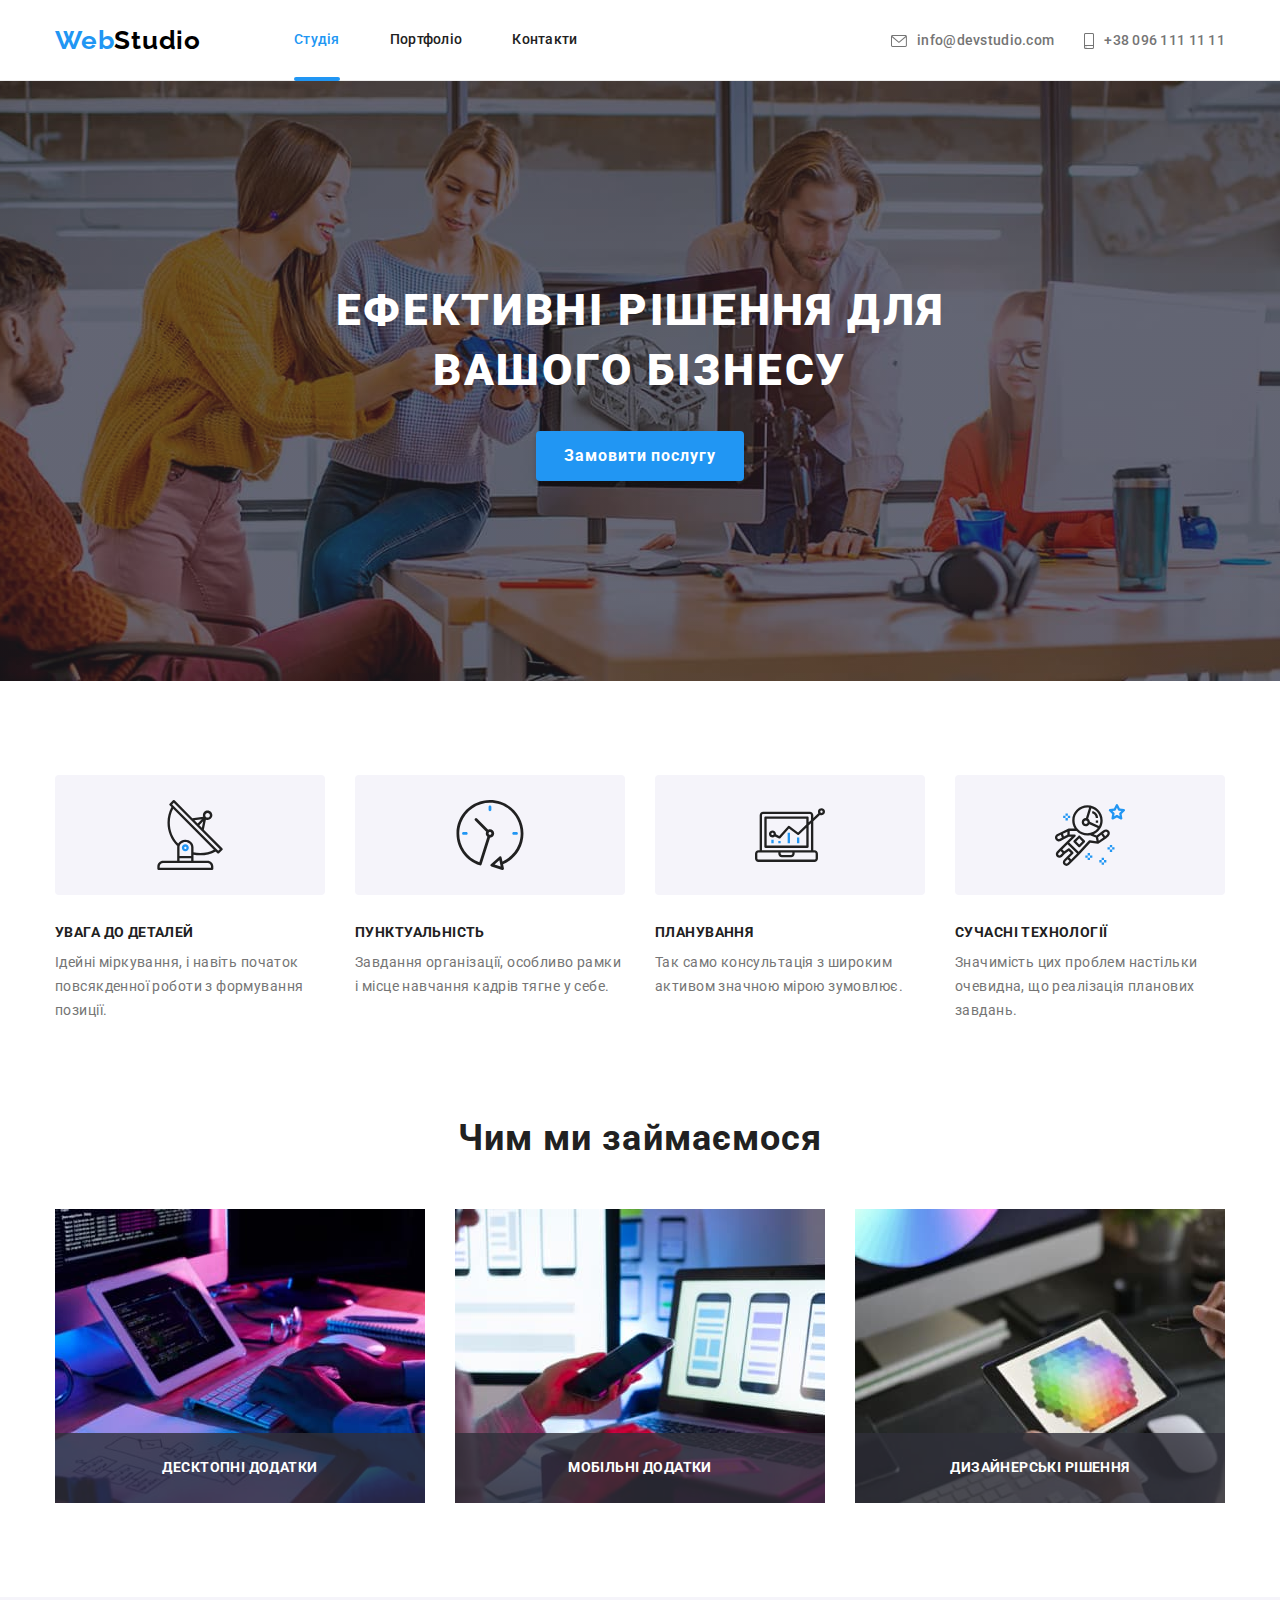
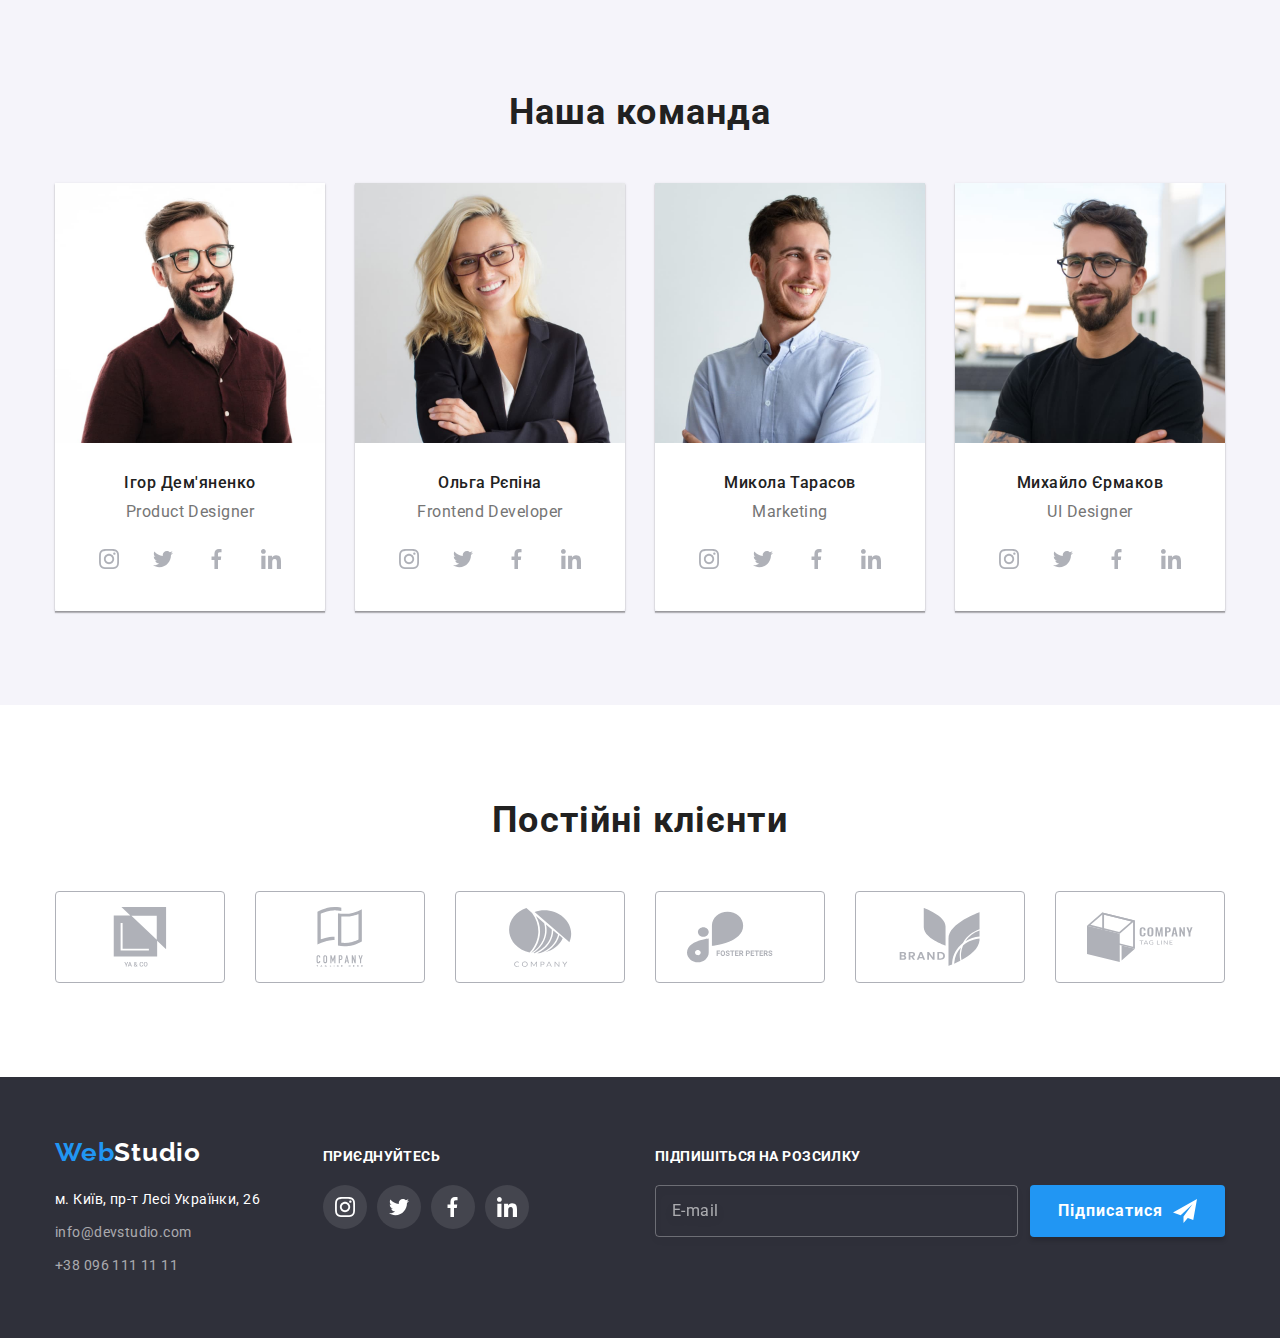
==== index.html @ 8827d89d "добавляет файлы с прошлой дз" ====
<!DOCTYPE html>
<html lang="uk">
  <head>
    <meta charset="UTF-8" />
    <meta http-equiv="X-UA-Compatible" content="IE=edge" />
    <meta name="viewport" content="width=device-width, initial-scale=1.0" />
    <title>Document</title>
    <link
      href="https://fonts.googleapis.com/css2?family=Raleway:wght@700&family=Roboto:wght@400;500;700;900&display=swap"
      rel="stylesheet"
    />
    <link rel="stylesheet" href="./css/main.min.css" />
  </head>
  <body>
    <!-- Хедер -->
    <header class="page-header">
      <div class="container page-header__container">
        <nav class="site-navigation">
          <a href="./index.html" class="logo"><span class="logo--accent">Web</span>Studio</a>
          <ul class="site-navigation__list">
            <li class="site-navigation__item"><a href="./index.html" class="site-navigation__link site-navigation__link--current">Студія</a></li>
            <li class="site-navigation__item"><a href="./portfolio.html" class="site-navigation__link">Портфоліо</a></li>
            <li class="site-navigation__item"><a href="" class="site-navigation__link">Контакти</a></li>
          </ul>
        </nav>
        <ul class="page-header-contacts">
          <li class="page-header-contacts__item">
            <a href="mailto:info@devstudio.com" class="page-header-contacts__link">
              <svg class="page-header-contacts__icon-mail" width="16" height="12">
                <use href="./images/icons.svg#icon-envelope"></use></svg>info@devstudio.com</a
            >
          </li>
          <li class="page-header-contacts__item">
            <a href="tel:+380961111111" class="page-header-contacts__link"
              ><svg class="page-header-contacts__icon-phone" width="10" height="16">
                <use href="./images/icons.svg#icon-smartphone"></use></svg>+38 096 111 11 11</a
            >
          </li>
        </ul>
      </div>
    </header>
    <!-- Основний контент сторінки -->
    <main>
      <!-- Секція hero -->
      <section class="section hero">
        <div class="container container--hero">
          <h1 class="hero__title">Ефективні рішення для вашого бізнесу</h1>
          <button type="button" class="button button--primary" data-modal-open>Замовити послугу</button>
        </div>
      </section>
      <!-- Секція наші переваги -->
      <section class="section features">
        <div class="container">
          <h2 class="features-title visually-hidden">Наші переваги</h2>
          <ul class="features-list">
            <li class="features-card">
              <div class="features-card__thumb">
                <svg width="70" height="70"><use href="./images/icons.svg#icon-antenna"></use></svg>
              </div>
              <h3 class="features-card__title">Увага до деталей</h3>
              <p class="features-card__text">
                Ідейні міркування, і навіть початок повсякденної роботи з формування позиції.
              </p>
            </li>
            <li class="features-card">
              <div class="features-card__thumb">
                <svg width="70" height="70"><use href="./images/icons.svg#icon-clock"></use></svg>
              </div>
              <h3 class="features-card__title">Пунктуальність</h3>
              <p class="features-card__text">
                Завдання організації, особливо рамки і місце навчання кадрів тягне у себе.
              </p>
            </li>
            <li class="features-card">
              <div class="features-card__thumb">
                <svg width="70" height="70"><use href="./images/icons.svg#icon-diagram"></use></svg>
              </div>
              <h3 class="features-card__title">Планування</h3>
              <p class="features-card__text">
                Так само консультація з широким активом значною мірою зумовлює.
              </p>
            </li>
            <li class="features-card">
              <div class="features-card__thumb">
                <svg width="70" height="70">
                  <use href="./images/icons.svg#icon-astronaut"></use>
                </svg>
              </div>
              <h3 class="features-card__title">Сучасні технологіï</h3>
              <p class="features-card__text">
                Значимість цих проблем настільки очевидна, що реалізація планових завдань.
              </p>
            </li>
          </ul>
        </div>
      </section>
      <!-- Секція чим ми займаємось -->
      <section class="section services">
        <div class="container">
          <h2 class="services__title">Чим ми займаємося</h2>
          <ul class="services__list">
            <li class="services-card">
              <img
                src="./images/services-image-1.jpg"
                alt="людина працює з планшетом з клавіатурою"
                width="370"
                class="image"
              />
              <h3 class="services-card__title">Десктопні додатки</h3>
            </li>
            <li class="services-card">
              <img
                src="./images/services-image-2.jpg"
                alt="людина працює з ноутбуком та з телефоном"
                width="370"
                class="image"
              />
              <h3 class="services-card__title">Мобільні додатки</h3>
            </li>
            <li class="services-card">
              <img
                src="./images/services-image-3.jpg"
                alt="людина тримає планшет з палітрою"
                width="370"
                class="image"
              />
              <h3 class="services-card__title">Дизайнерські рішення</h3>
            </li>
          </ul>
        </div>
      </section>
      <!-- Секція наша команда -->
      <section class="section team">
        <div class="container">
          <h2 class="team__title">Наша команда</h2>
          <ul class="team-list">
            <li class="team-card">
              <img
                src="./images/team-image-1.jpg"
                alt="чоловік в окулярах і у червоні сорочці"
                width="270"
                class="image"
              />
              <div class="team-card__footer">
                <h3 class="team-card__title">Ігор Дем'яненко</h3>
                <p lang="en" class="team-card__position">Product Designer</p>
                <ul class="social-medias">
                  <li class="social-medias__item">
                    <a class="social-medias__link" href="" aria-label="Інстаграм">
                      <span class="visually-hidden">Instagram</span>
                      <svg class="social-medias__icon" width="20" height="20">
                        <use href="./images/icons.svg#icon-instagram"></use>
                      </svg>
                    </a>
                  </li>
                  <li class="social-medias__item">
                    <a class="social-medias__link" href="" aria-label="Твітер">
                      <span class="visually-hidden">Twitter</span>
                      <svg class="social-medias__icon" width="20" height="20">
                        <use href="./images/icons.svg#icon-twitter"></use>
                      </svg>
                    </a>
                  </li>
                  <li class="social-medias__item">
                    <a class="social-medias__link" href="" aria-label="Фейсбук">
                      <span class="visually-hidden">Facebook</span>
                      <svg class="social-medias__icon" width="20" height="20">
                        <use href="./images/icons.svg#icon-facebook"></use>
                      </svg>
                    </a>
                  </li>
                  <li class="social-medias__item">
                    <a class="social-medias__link" href="" aria-label="Лінкед-ін">
                      <span class="visually-hidden">LinkedIn</span>
                      <svg class="social-medias__icon" width="20" height="20">
                        <use href="./images/icons.svg#icon-linkedin"></use>
                      </svg>
                    </a>
                  </li>
                </ul>
              </div>
            </li>
            <li class="team-card">
              <img
                src="./images/team-image-2.jpg"
                alt="жінка в окулярах і у чорному піджаку"
                width="270"
                class="image"
              />
              <div class="team-card__footer">
                <h3 class="team-card__title">Ольга Рєпіна</h3>
                <p lang="en" class="team-card__position">Frontend Developer</p>
                <ul class="social-medias">
                  <li class="social-medias__item">
                    <a class="social-medias__link" href="" aria-label="Інстаграм">
                      <span class="visually-hidden">Instagram</span>
                      <svg class="social-medias__icon" width="20" height="20">
                        <use href="./images/icons.svg#icon-instagram"></use>
                      </svg>
                    </a>
                  </li>
                  <li class="social-medias__item">
                    <a class="social-medias__link" href="" aria-label="Твітер">
                      <span class="visually-hidden">Twitter</span>
                      <svg class="social-medias__icon" width="20" height="20">
                        <use href="./images/icons.svg#icon-twitter"></use>
                      </svg>
                    </a>
                  </li>
                  <li class="social-medias__item">
                    <a class="social-medias__link" href="" aria-label="Фейсбук">
                      <span class="visually-hidden">Facebook</span>
                      <svg class="social-medias__icon" width="20" height="20">
                        <use href="./images/icons.svg#icon-facebook"></use>
                      </svg>
                    </a>
                  </li>
                  <li class="social-medias__item">
                    <a class="social-medias__link" href="" aria-label="Лінкед-ін">
                      <span class="visually-hidden">LinkedIn</span>
                      <svg class="social-medias__icon" width="20" height="20">
                        <use href="./images/icons.svg#icon-linkedin"></use>
                      </svg>
                    </a>
                  </li>
                </ul>
              </div>
            </li>
            <li class="team-card">
              <img
                src="./images/team-image-3.jpg"
                alt="чоловік у голубій сорочці"
                width="270"
                class="image"
              />
              <div class="team-card__footer">
                <h3 class="team-card__title">Микола Тарасов</h3>
                <p lang="en" class="team-card__position">Marketing</p>
                <ul class="social-medias">
                  <li class="social-medias__item">
                    <a class="social-medias__link" href="" aria-label="Інстаграм">
                      <span class="visually-hidden">Instagram</span>
                      <svg class="social-medias__icon" width="20" height="20">
                        <use href="./images/icons.svg#icon-instagram"></use>
                      </svg>
                    </a>
                  </li>
                  <li class="social-medias__item">
                    <a class="social-medias__link" href="" aria-label="Твітер">
                      <span class="visually-hidden">Twitter</span>
                      <svg class="social-medias__icon" width="20" height="20">
                        <use href="./images/icons.svg#icon-twitter"></use>
                      </svg>
                    </a>
                  </li>
                  <li class="social-medias__item">
                    <a class="social-medias__link" href="" aria-label="Фейсбук">
                      <span class="visually-hidden">Facebook</span>
                      <svg class="social-medias__icon" width="20" height="20">
                        <use href="./images/icons.svg#icon-facebook"></use>
                      </svg>
                    </a>
                  </li>
                  <li class="social-medias__item">
                    <a class="social-medias__link" href="" aria-label="Лінкед-ін">
                      <span class="visually-hidden">LinkedIn</span>
                      <svg class="social-medias__icon" width="20" height="20">
                        <use href="./images/icons.svg#icon-linkedin"></use>
                      </svg>
                    </a>
                  </li>
                </ul>
              </div>
            </li>
            <li class="team-card">
              <img
                src="./images/team-image-4.jpg"
                alt="чоловік в окулярах і у чорній футболці"
                width="270"
                class="image"
              />
              <div class="team-card__footer">
                <h3 class="team-card__title">Михайло Єрмаков</h3>
                <p lang="en" class="team-card__position">UI Designer</p>
                <ul class="social-medias">
                  <li class="social-medias__item">
                    <a class="social-medias__link" href="" aria-label="Інстаграм">
                      <span class="visually-hidden">Instagram</span>
                      <svg class="social-medias__icon" width="20" height="20">
                        <use href="./images/icons.svg#icon-instagram"></use>
                      </svg>
                    </a>
                  </li>
                  <li class="social-medias__item">
                    <a class="social-medias__link" href="" aria-label="Твітер">
                      <span class="visually-hidden">Twitter</span>
                      <svg class="social-medias__icon" width="20" height="20">
                        <use href="./images/icons.svg#icon-twitter"></use>
                      </svg>
                    </a>
                  </li>
                  <li class="social-medias__item">
                    <a class="social-medias__link" href="" aria-label="Фейсбук">
                      <span class="visually-hidden">Facebook</span>
                      <svg class="social-medias__icon" width="20" height="20">
                        <use href="./images/icons.svg#icon-facebook"></use>
                      </svg>
                    </a>
                  </li>
                  <li class="social-medias__item">
                    <a class="social-medias__link" href="" aria-label="Лінкед-ін">
                      <span class="visually-hidden">LinkedIn</span>
                      <svg class="social-medias__icon" width="20" height="20">
                        <use href="./images/icons.svg#icon-linkedin"></use>
                      </svg>
                    </a>
                  </li>
                </ul>
              </div>
            </li>
          </ul>
        </div>
      </section>
      <!-- Секція постійні клієнти -->
      <section class="section clients">
        <div class="container">
          <h2 class="clients__title">Постійні клієнти</h2>
          <ul class="clients__list">
            <li class="clients__item">
              <a href="" class="clients__link" aria-label="Я енд ко">
                <span class="visually-hidden">Ya & Co</span>
                <svg class="clients__icon" width="106" height="60">
                  <use href="./images/icons.svg#icon-company-1"></use>
                </svg>
              </a>
            </li>
            <li class="clients__item">
              <a href="" class="clients__link" aria-label="компані тєг лайн хір">
                <span class="visually-hidden">Compani tag line here</span>
                <svg class="clients__icon" width="106" height="60">
                  <use href="./images/icons.svg#icon-company-2"></use>
                </svg>
              </a>
            </li>
            <li class="clients__item">
              <a href="" class="clients__link" aria-label="Компані">
                <span class="visually-hidden">Company</span>
                <svg class="clients__icon" width="106" height="60">
                  <use href="./images/icons.svg#icon-company-3"></use>
                </svg>
              </a>
            </li>
            <li class="clients__item">
              <a href="" class="clients__link" aria-label="Фостер петерс">
                <span class="visually-hidden">Foster Peters</span>
                <svg class="clients__icon" width="106" height="60">
                  <use href="./images/icons.svg#icon-company-4"></use>
                </svg>
              </a>
            </li>
            <li class="clients__item">
              <a href="" class="clients__link" aria-label="Бренд">
                <span class="visually-hidden">Brand</span>
                <svg class="clients__icon" width="106" height="60">
                  <use href="./images/icons.svg#icon-company-5"></use>
                </svg>
              </a>
            </li>
            <li class="clients__item">
              <a href="" class="clients__link" aria-label="Компані тег лайн">
                <span class="visually-hidden">Company tag line</span>
                <svg class="clients__icon" width="106" height="60">
                  <use href="./images/icons.svg#icon-company-6"></use>
                </svg>
              </a>
            </li>
          </ul>
        </div>
      </section>
      <!-- Модальне вiкно -->
      <div class="back-drop is-hidden" data-modal>
        <div class="modal">
          <button type="button" class="modal__modal-close-button" data-modal-close>
            <svg class="modal__close-icon" width="11" height="11">
              <use href="./images/icons.svg#icon-close"></use>
            </svg>
          </button>
          <form name="contact-data">
            <div role="group" class="contact-data-form" aria-labelledby="modal-head">
              <p class="contact-data-form__title" id="modal-head">Залиште свої дані, ми вам передзвонимо</p>
              <label class="сontact-data-form__label">
                Ім'я
                <svg class="contact-data-form__icon" width="18" height="18">
                  <use href="./images/icons.svg#icon-person"></use>
                </svg>
                <input type="text" name="name" class="сontact-data-form__input">
              </label>
              <label class="сontact-data-form__label">
                Телефон
                <svg class="contact-data-form__icon" width="18" height="18">
                  <use href="./images/icons.svg#icon-phone"></use>
                </svg>
                <input type="tel" name="phone-number" class="сontact-data-form__input">
              </label>
              <label class="сontact-data-form__label">
                Пошта
                <svg class="contact-data-form__icon" width="18" height="18">
                  <use href="./images/icons.svg#icon-mail"></use>
                </svg>
                <input type="email" name="email" class="сontact-data-form__input">
              </label>
              <label class="сontact-data-form__label">
                Коментар
                <textarea class="contact-data-form__comment" name="comment" rows="7" placeholder="Введіть текст"></textarea>
              </label>
              <label class="сontact-data-form__label--checkbox">
                <input type="checkbox" name="terms" value="agree" class="сontact-data-form__terms-checkbox visually-hidden">
                <div class="checkbox-group">
                  <svg class="checkbox-group__checkbox-icon" width="16" height="15">
                  <use href="./images/icons.svg#icon-checkbox"></use>
                  </svg>
                  <svg class="checkbox-group__checked-icon" width="16" height="15">
                  <use href="./images/icons.svg#icon-checked"></use>
                  </svg>
                  </div>
                Погоджуюся з розсилкою та приймаю <a href="" class="сontact-data-form__link">Умови договору</a>
              </label>
              <button type="submit" class="button button--primary contact-data-form__button">Відправити</button>
            </div>
          </form>
        </div>
      </div>
    </main>
    <!-- футер -->
    <footer class="page-footer">
      <div class="container page-footer__container">
        <div class="logo-adress">
          <a href="./" class="page-footer__logo"><span class="logo--accent">Web</span>Studio</a>
          <address class="address">
            <ul class="address-list">
              <li class="address-list__item">
                <a
                  href="https://goo.gl/maps/CPtrU1FHBa2aNyZL9"
                  target="_blank"
                  rel="noopener noreferrer nofollow"
                  class="address-list__link address-list__link--address"
                  >м. Київ, пр-т Лесі Українки, 26</a
                >
              </li>
              <li class="adress-item">
                <a href="mailto:info@devstudio.com" class="address-list__link address-list__link--contacts">info@devstudio.com</a>
              </li>
              <li class="adress-item">
                <a href="tel:+380961111111" class="address-list__link address-list__link--contacts">+38 096 111 11 11</a>
              </li>
            </ul>
          </address>
        </div>
        <div class="social-medias-subscribe">
          <p class="social-medias-subscribe__title">Приєднуйтесь</p>
          <ul class="page-footer__social-medias-list">
            <li class="page-footer__social-medias-item">
              <a href="" class="page-footer__social-medias-link" aria-label="Інстаграм">
                <span class="visually-hidden">Instagram</span>
                <svg class="page-footer__social-medias-icon" width="20" height="20">
                  <use href="./images/icons.svg#icon-instagram"></use>
                </svg>
              </a>
            </li>
            <li class="page-footer__social-medias-item">
              <a href="" class="page-footer__social-medias-link" aria-label="Твітер">
                <span class="visually-hidden">Twitter</span>
                <svg class="page-footer__social-medias-icon" width="20" height="20">
                  <use href="./images/icons.svg#icon-twitter"></use>
                </svg>
              </a>
            </li>
            <li class="page-footer__social-medias-item">
              <a href="" class="page-footer__social-medias-link" aria-label="Фейсбук">
                <span class="visually-hidden">Facebook</span>
                <svg class="page-footer__social-medias-icon" width="20" height="20">
                  <use href="./images/icons.svg#icon-facebook"></use>
                </svg>
              </a>
            </li>
            <li class="page-footer__social-medias-item">
              <a href="" class="page-footer__social-medias-link" aria-label="Лінкед-ін">
                <span class="visually-hidden">LinkedIn</span>
                <svg class="page-footer__social-medias-icon" width="20" height="20">
                  <use href="./images/icons.svg#icon-linkedin"></use>
                </svg>
              </a>
            </li>
          </ul>
        </div>
        <form name="send-out" autocomplete="off"></form>
          <div role="group" class="form-send-out" aria-labelledby="mailing-head">
            <p class="form-send-out__title" id="mailing-head">Підпишіться на розсилку</p>
            <label class="form-send-out__label">
              <input class="form-send-out__input" type="email" name="email" placeholder="E-mail" />
              <button type="submit" class="button form-send-out__button--primary">
                Підписатися
                <svg class="form-send-out__icon" width="24" height="24">
                  <use href="./images/icons.svg#icon-send"></use>
                </svg>
              </button>
            </label>
          </div>
        </form>
      </div>
    </footer>
    <script src="./js/modal.js"></script>
  </body>
</html>
---- css/main.min.css ----
/*! modern-normalize v1.1.0 | MIT License | https://github.com/sindresorhus/modern-normalize */*,::before,::after{-webkit-box-sizing:border-box;box-sizing:border-box}html{-moz-tab-size:4;-o-tab-size:4;tab-size:4}html{line-height:1.15;-webkit-text-size-adjust:100%}body{margin:0}body{font-family:system-ui,-apple-system,"Segoe UI",Roboto,Helvetica,Arial,sans-serif,"Apple Color Emoji","Segoe UI Emoji"}hr{height:0;color:inherit}abbr[title]{-webkit-text-decoration:underline dotted;text-decoration:underline dotted}b,strong{font-weight:bolder}code,kbd,samp,pre{font-family:ui-monospace,SFMono-Regular,Consolas,"Liberation Mono",Menlo,monospace;font-size:1em}small{font-size:80%}sub,sup{font-size:75%;line-height:0;position:relative;vertical-align:baseline}sub{bottom:-0.25em}sup{top:-0.5em}table{text-indent:0;border-color:inherit}button,input,optgroup,select,textarea{font-family:inherit;font-size:100%;line-height:1.15;margin:0}button,select{text-transform:none}button,[type=button],[type=reset],[type=submit]{-webkit-appearance:button}::-moz-focus-inner{border-style:none;padding:0}:-moz-focusring{outline:1px dotted ButtonText}:-moz-ui-invalid{box-shadow:none}legend{padding:0}progress{vertical-align:baseline}::-webkit-inner-spin-button,::-webkit-outer-spin-button{height:auto}[type=search]{-webkit-appearance:textfield;outline-offset:-2px}::-webkit-search-decoration{-webkit-appearance:none}::-webkit-file-upload-button{-webkit-appearance:button;font:inherit}summary{display:list-item}.сontact-data-form__label--checkbox,.features-card__text{font-family:"Roboto";font-size:14px;line-height:1.71;letter-spacing:.03em;color:#757575}.clients__title,.team__title,.services__title{font-family:"Roboto";font-size:36px;line-height:1.17;text-align:center;letter-spacing:.03em;color:#212121}.features-card__title{font-family:"Roboto";font-weight:700;font-size:14px;line-height:1.14;letter-spacing:.03em;text-transform:uppercase;color:#212121}.form-send-out__title,.social-medias-subscribe__title,.services-card__title{font-family:"Roboto";font-weight:700;font-size:14px;line-height:1.14;letter-spacing:.03em;text-transform:uppercase;color:#fff}.site-navigation__link{font-family:"Roboto";font-weight:500;font-size:14px;line-height:1.14;letter-spacing:.02em;color:#212121}.logo{font-family:"Raleway";font-weight:700;font-size:26px;line-height:1.19;letter-spacing:.03em;color:#000}.page-footer__logo{font-family:"Raleway";font-weight:700;font-size:26px;line-height:1.19;letter-spacing:.03em;color:#fff}.page-header-contacts__link{font-family:"Roboto";font-weight:500;font-size:14px;line-height:1.14;letter-spacing:.02em;color:#757575}.hero__title{font-family:"Roboto";font-weight:900;font-size:44px;line-height:1.36;text-align:center;letter-spacing:.06em;text-transform:uppercase;color:#fff}.form-send-out__button--primary,.button--primary{font-family:"Roboto";font-weight:700;font-size:16px;line-height:1.88;letter-spacing:.06em;color:#fff}.button--secondary{font-family:"Roboto";font-weight:500;font-size:16px;line-height:1.62;text-align:center;letter-spacing:.03em;color:#212121}.team-card__title{font-family:"Roboto";font-weight:500;font-size:16px;line-height:1.19;text-align:center;letter-spacing:.03em;color:#212121}.team-card__position{font-family:"Roboto";font-size:16px;line-height:1.19;text-align:center;letter-spacing:.03em;color:#757575}.address-list__link--address{font-family:"Roboto";font-size:14px;line-height:1.71;letter-spacing:.03em;color:#fff}.address-list__link--contacts,.page-footer-contacts__link{font-family:"Roboto";font-size:14px;line-height:1.71;letter-spacing:.03em;color:rgba(255,255,255,.6)}.form-send-out__input::-webkit-input-placeholder{font-family:"Roboto";font-size:16px;line-height:1.25;letter-spacing:.03em;color:rgba(255,255,255,.6)}.form-send-out__input::-moz-placeholder{font-family:"Roboto";font-size:16px;line-height:1.25;letter-spacing:.03em;color:rgba(255,255,255,.6)}.form-send-out__input:-ms-input-placeholder{font-family:"Roboto";font-size:16px;line-height:1.25;letter-spacing:.03em;color:rgba(255,255,255,.6)}.form-send-out__input::-ms-input-placeholder{font-family:"Roboto";font-size:16px;line-height:1.25;letter-spacing:.03em;color:rgba(255,255,255,.6)}.form-send-out__input::placeholder,.form-send-out__input{font-family:"Roboto";font-size:16px;line-height:1.25;letter-spacing:.03em;color:rgba(255,255,255,.6)}.contact-data-form__title{font-family:"Roboto";font-weight:700;font-size:20px;line-height:1.15;text-align:center;letter-spacing:.03em;color:#212121}.сontact-data-form__label{font-family:"Roboto";font-size:12px;line-height:1.17;letter-spacing:.01em;color:#757575}.contact-data-form__comment,.сontact-data-form__input{font-family:"Roboto";font-size:12px;line-height:1.17;letter-spacing:.01em;color:#212121}.contact-data-form__comment::-webkit-input-placeholder{font-family:"Roboto";font-size:12px;line-height:1.17;letter-spacing:.01em;color:rgba(117,117,117,.5)}.contact-data-form__comment::-moz-placeholder{font-family:"Roboto";font-size:12px;line-height:1.17;letter-spacing:.01em;color:rgba(117,117,117,.5)}.contact-data-form__comment:-ms-input-placeholder{font-family:"Roboto";font-size:12px;line-height:1.17;letter-spacing:.01em;color:rgba(117,117,117,.5)}.contact-data-form__comment::-ms-input-placeholder{font-family:"Roboto";font-size:12px;line-height:1.17;letter-spacing:.01em;color:rgba(117,117,117,.5)}.contact-data-form__comment::placeholder{font-family:"Roboto";font-size:12px;line-height:1.17;letter-spacing:.01em;color:rgba(117,117,117,.5)}.gallery-card__title{font-family:"Roboto";font-size:18px;line-height:2;letter-spacing:.06em;color:#212121}.gallery-card__overlay{font-family:"Roboto";font-size:18px;line-height:1.56;letter-spacing:.03em;color:#fff}.gallery-card__text{font-family:"Roboto";font-size:16px;line-height:1.88;letter-spacing:.03em;color:#757575}.gallery-card__link,.address-list__link,.page-footer-contacts__link,.page-header-contacts__link,.site-navigation__link,.page-footer__logo,.logo{text-decoration:none}.gallery,.buttons-list,.page-footer__social-medias-list,.address-list,.clients__list,.social-medias,.team-list,.services__list,.features-list,.page-header-contacts,.site-navigation__list{list-style:none;margin:0;padding:0}.page-footer__social-medias-link,.modal__modal-close-button,.clients__link,.social-medias__link,.features-card__thumb,.form-send-out__button--primary{display:-webkit-box;display:-ms-flexbox;display:flex;-webkit-box-pack:center;-ms-flex-pack:center;justify-content:center;-webkit-box-align:center;-ms-flex-align:center;align-items:center}.hero{background-position:center;background-repeat:no-repeat}.clients__title,.team__title,.services__title{text-align:center}.visually-hidden{position:absolute;white-space:nowrap;width:1px;height:1px;overflow:hidden;border:0;padding:0;clip:rect(0 0 0 0);-webkit-clip-path:inset(50%);clip-path:inset(50%);margin:-1px}.back-drop.is-hidden{opacity:0;pointer-events:none;visibility:hidden}.container{width:1200px;padding:0 15px;margin:0 auto}.section{padding-top:94px;padding-bottom:94px}.image{display:block}.button,.button--secondary,.form-send-out__button--primary,.button--primary{border-radius:4px;text-align:center;border:none;cursor:pointer}.button--primary{display:inline-block;padding:10px 28px;-webkit-box-shadow:0px 4px 4px rgba(0,0,0,.15);box-shadow:0px 4px 4px rgba(0,0,0,.15);background-color:#2196f3;-webkit-transition:background-color 250ms cubic-bezier(0.4, 0, 0.2, 1);transition:background-color 250ms cubic-bezier(0.4, 0, 0.2, 1)}.button--primary:hover,.button--primary:focus{background-color:#188ce8}.form-send-out__button--primary{padding:10px 28px;-webkit-box-shadow:0px 4px 4px rgba(0,0,0,.15);box-shadow:0px 4px 4px rgba(0,0,0,.15);background-color:#2196f3;-webkit-transition:background-color 250ms cubic-bezier(0.4, 0, 0.2, 1);transition:background-color 250ms cubic-bezier(0.4, 0, 0.2, 1)}.form-send-out__button--primary:hover,.form-send-out__button--primary:focus{background-color:#188ce8}.button--secondary{display:inline-block;background-color:#f5f4fa;padding:6px 22px;-webkit-transition:color 250ms cubic-bezier(0.4, 0, 0.2, 1),background-color 250ms cubic-bezier(0.4, 0, 0.2, 1),-webkit-box-shadow 250ms cubic-bezier(0.4, 0, 0.2, 1);transition:color 250ms cubic-bezier(0.4, 0, 0.2, 1),background-color 250ms cubic-bezier(0.4, 0, 0.2, 1),-webkit-box-shadow 250ms cubic-bezier(0.4, 0, 0.2, 1);transition:color 250ms cubic-bezier(0.4, 0, 0.2, 1),background-color 250ms cubic-bezier(0.4, 0, 0.2, 1),box-shadow 250ms cubic-bezier(0.4, 0, 0.2, 1);transition:color 250ms cubic-bezier(0.4, 0, 0.2, 1),background-color 250ms cubic-bezier(0.4, 0, 0.2, 1),box-shadow 250ms cubic-bezier(0.4, 0, 0.2, 1),-webkit-box-shadow 250ms cubic-bezier(0.4, 0, 0.2, 1)}.button--secondary:hover,.button--secondary:focus{background-color:#2196f3;color:#fff;-webkit-box-shadow:0px 3px 1px rgba(0,0,0,.1),0px 1px 2px rgba(0,0,0,.08),0px 2px 2px rgba(0,0,0,.12);box-shadow:0px 3px 1px rgba(0,0,0,.1),0px 1px 2px rgba(0,0,0,.08),0px 2px 2px rgba(0,0,0,.12)}.page-header{border-bottom:1px solid #ececec}.page-header__container{display:-webkit-box;display:-ms-flexbox;display:flex;-webkit-box-align:center;-ms-flex-align:center;align-items:center;-webkit-box-pack:justify;-ms-flex-pack:justify;justify-content:space-between}.logo--accent{color:#2196f3}.page-footer__logo{display:inline-block;margin-bottom:20px;margin-right:0}.site-navigation{display:-webkit-box;display:-ms-flexbox;display:flex;-webkit-box-align:center;-ms-flex-align:center;align-items:center}.site-navigation__list{display:-webkit-box;display:-ms-flexbox;display:flex;margin-left:93px}.site-navigation__item:not(:first-child){margin-left:50px}.site-navigation__item{position:relative}.site-navigation__link{display:inline-block;padding:32px 0;-webkit-transition:color 250ms cubic-bezier(0.4, 0, 0.2, 1);transition:color 250ms cubic-bezier(0.4, 0, 0.2, 1)}.site-navigation__link:hover,.site-navigation__link:focus{color:#2196f3}.site-navigation__link--current{color:#2196f3}.site-navigation__link--current::after{position:absolute;bottom:-1px;left:0;border-radius:2px;content:"";display:block;width:100%;height:4px;background-color:#2196f3}.page-header-contacts{display:-webkit-box;display:-ms-flexbox;display:flex}.page-header-contacts__item:not(:first-child){margin-left:30px}.page-header-contacts__link{padding:32px 0;-webkit-transition:color 250ms cubic-bezier(0.4, 0, 0.2, 1);transition:color 250ms cubic-bezier(0.4, 0, 0.2, 1)}.page-header-contacts__link:hover,.page-header-contacts__link:focus{color:#2196f3}.page-header-contacts__icon-phone,.page-header-contacts__icon-mail{fill:currentColor;margin-right:10px}.page-header-contacts__icon-mail{vertical-align:middle}.page-header-contacts__icon-phone{vertical-align:bottom}.page-footer-contacts__link{-webkit-transition:color 250ms cubic-bezier(0.4, 0, 0.2, 1);transition:color 250ms cubic-bezier(0.4, 0, 0.2, 1)}.page-footer-contacts__link:hover,.page-footer-contacts__link:focus{color:#2196f3}.hero{background-color:#2f303a;text-align:center;padding-top:200px;padding-bottom:200px;margin:0 auto;background-image:-webkit-gradient(linear, left top, left bottom, from(rgba(47, 48, 58, 0.4)), to(rgba(47, 48, 58, 0.4))),url(../images/hero-background-image.jpg);background-image:linear-gradient(rgba(47, 48, 58, 0.4), rgba(47, 48, 58, 0.4)),url(../images/hero-background-image.jpg);max-width:1600px;height:600px}.container--hero{padding:0px 252px}.hero__title{text-align:center;text-transform:uppercase;margin-top:0;margin-bottom:30px}.features-list{display:-webkit-box;display:-ms-flexbox;display:flex}.features-card{width:calc((100% - 90px)/4)}.features-card:not(:first-child){margin-left:30px}.features-card__thumb{height:120px;background-color:#f5f4fa;border-radius:4px;margin-bottom:30px;text-align:center}.features-card__title{margin-top:0;margin-bottom:10px}.features-card__text{margin:0}.services{padding-top:0}.services__title{margin-top:0;margin-bottom:50px}.services__list{display:-webkit-box;display:-ms-flexbox;display:flex;-webkit-box-pack:justify;-ms-flex-pack:justify;justify-content:space-between}.services-card{position:relative}.services-card__title{position:absolute;bottom:0;left:0;width:100%;text-align:center;margin:0;padding-top:27px;padding-bottom:27px;background-color:rgba(47,48,58,.8)}.team{background-color:#f5f4fa}.team__title{margin-top:0;margin-bottom:50px}.team-list{display:-webkit-box;display:-ms-flexbox;display:flex;-webkit-box-pack:justify;-ms-flex-pack:justify;justify-content:space-between}.team-card{-webkit-box-shadow:0px 1px 3px rgba(0,0,0,.12),0px 1px 1px rgba(0,0,0,.14),0px 2px 1px rgba(0,0,0,.2);box-shadow:0px 1px 3px rgba(0,0,0,.12),0px 1px 1px rgba(0,0,0,.14),0px 2px 1px rgba(0,0,0,.2)}.team-card__footer{padding:30px 32px;background-color:#fff;border-radius:0 0 4px 4px}.team-card__title{margin-top:0;margin-bottom:10px}.team-card__position{margin:0 0 16px 0}.social-medias{display:-webkit-box;display:-ms-flexbox;display:flex;-webkit-box-pack:justify;-ms-flex-pack:justify;justify-content:space-between}.social-medias__link{width:44px;height:44px;border-radius:50%;color:#afb1b8;-webkit-transition:color 250ms cubic-bezier(0.4, 0, 0.2, 1),background-color 250ms cubic-bezier(0.4, 0, 0.2, 1);transition:color 250ms cubic-bezier(0.4, 0, 0.2, 1),background-color 250ms cubic-bezier(0.4, 0, 0.2, 1)}.social-medias__link:hover,.social-medias__link:focus{color:#fff;background-color:#2196f3}.social-medias__icon{fill:currentColor}.clients__title{margin:0;margin-bottom:50px}.clients__list{display:-webkit-box;display:-ms-flexbox;display:flex;-webkit-box-pack:justify;-ms-flex-pack:justify;justify-content:space-between}.clients__link{border:1px solid #afb1b8;border-radius:4px;color:#afb1b8;width:170px;height:92px;-webkit-transition:color 250ms cubic-bezier(0.4, 0, 0.2, 1),border-color 250ms cubic-bezier(0.4, 0, 0.2, 1);transition:color 250ms cubic-bezier(0.4, 0, 0.2, 1),border-color 250ms cubic-bezier(0.4, 0, 0.2, 1)}.clients__link:hover,.clients__link:focus{color:#2196f3;border-color:#2196f3}.clients__icon{fill:currentColor}.back-drop{position:fixed;top:0;right:0;width:100%;height:100%;background-color:rgba(0,0,0,.2);opacity:1;visibility:visible;-webkit-transition:opacity 250ms cubic-bezier(0.4, 0, 0.2, 1),visibility cubic-bezier(0.4, 0, 0.2, 1) 250ms;transition:opacity 250ms cubic-bezier(0.4, 0, 0.2, 1),visibility cubic-bezier(0.4, 0, 0.2, 1) 250ms}.modal{position:absolute;top:50%;right:50%;width:528px;min-height:581px;-webkit-transform:translate(50%, -50%) scale(1);transform:translate(50%, -50%) scale(1);background-color:#fff;-webkit-box-shadow:0px 1px 3px rgba(0,0,0,.12),0px 1px 1px rgba(0,0,0,.14),0px 2px 1px rgba(0,0,0,.2);box-shadow:0px 1px 3px rgba(0,0,0,.12),0px 1px 1px rgba(0,0,0,.14),0px 2px 1px rgba(0,0,0,.2);border-radius:4px;padding:40px;-webkit-transition:-webkit-transform 250ms cubic-bezier(0.4, 0, 0.2, 1);transition:-webkit-transform 250ms cubic-bezier(0.4, 0, 0.2, 1);transition:transform 250ms cubic-bezier(0.4, 0, 0.2, 1);transition:transform 250ms cubic-bezier(0.4, 0, 0.2, 1), -webkit-transform 250ms cubic-bezier(0.4, 0, 0.2, 1)}.modal__modal-close-button{position:absolute;top:8px;right:8px;border-radius:50%;background-color:#fff;border:1px solid rgba(0,0,0,.1);width:30px;height:30px;cursor:pointer;color:#000;-webkit-transition:color 250ms cubic-bezier(0.4, 0, 0.2, 1);transition:color 250ms cubic-bezier(0.4, 0, 0.2, 1)}.modal__modal-close-button:hover,.modal__modal-close-button:focus{color:#2196f3}.modal__close-icon{fill:currentColor}.contact-data-form__title{margin-top:0;margin-bottom:12px}.сontact-data-form__label{position:relative;display:block}.сontact-data-form__label:not(:first-child){margin-top:10px}.сontact-data-form__input{width:100%;padding:12px 16px 12px 42px;margin-top:4px;border:1px solid rgba(33,33,33,.2);border-radius:4px;-webkit-transition:border-color 250ms cubic-bezier(0.4, 0, 0.2, 1);transition:border-color 250ms cubic-bezier(0.4, 0, 0.2, 1)}.сontact-data-form__input:focus{border-color:#2196f3}.contact-data-form__icon{position:absolute;bottom:11px;left:12px;fill:#212121;-webkit-transition:fill 250ms cubic-bezier(0.4, 0, 0.2, 1);transition:fill 250ms cubic-bezier(0.4, 0, 0.2, 1)}.сontact-data-form__label:focus-within .contact-data-form__icon{fill:#2196f3}.contact-data-form__comment{width:100%;padding:12px 16px 12px 16px;margin-top:4px;border:1px solid rgba(33,33,33,.2);border-radius:4px;-webkit-transition:border-color 250ms cubic-bezier(0.4, 0, 0.2, 1);transition:border-color 250ms cubic-bezier(0.4, 0, 0.2, 1);resize:none}.contact-data-form__comment:focus{border-color:#2196f3}.сontact-data-form__label--checkbox{text-align:center;display:block;margin-top:20px}.checkbox-group{position:relative;display:inline-block;margin-right:7px;width:16px;height:15px;vertical-align:text-top}.checkbox-group__checkbox-icon{position:absolute;top:0;left:0;fill:#212121}.checkbox-group__checked-icon{position:absolute;top:0;left:0;fill:rgba(0,0,0,0)}.сontact-data-form__terms-checkbox:checked+.checkbox-group>.checkbox-group__checkbox-icon{fill:rgba(0,0,0,0)}.сontact-data-form__terms-checkbox:checked+.checkbox-group>.checkbox-group__checked-icon{fill:#2196f3}.сontact-data-form__link{color:#2196f3}.contact-data-form__button{display:block;margin-left:auto;margin-right:auto;margin-top:30px}.page-footer{background-color:#2f303a;padding-top:60px;padding-bottom:60px}.page-footer__container{display:-webkit-box;display:-ms-flexbox;display:flex;-webkit-box-align:baseline;-ms-flex-align:baseline;align-items:baseline;-webkit-box-pack:justify;-ms-flex-pack:justify;justify-content:space-between}.address-list__link--contacts{margin-top:9px}.address-list__link{display:inline-block;font-style:normal;-webkit-transition:color 250ms cubic-bezier(0.4, 0, 0.2, 1);transition:color 250ms cubic-bezier(0.4, 0, 0.2, 1)}.address-list__link:hover,.address-list__link:focus{color:#2196f3}.social-medias-subscribe__title{margin:0 0 20px 0}.page-footer__social-medias-list{display:-webkit-box;display:-ms-flexbox;display:flex}.page-footer__social-medias-item:not(:first-child){margin-left:10px}.page-footer__social-medias-link{color:#fff;width:44px;height:44px;border-radius:50%;background-color:rgba(255,255,255,.1);-webkit-transition:background-color 250ms cubic-bezier(0.4, 0, 0.2, 1);transition:background-color 250ms cubic-bezier(0.4, 0, 0.2, 1)}.page-footer__social-medias-link:hover,.page-footer__social-medias-link:focus{background-color:#2196f3}.page-footer__social-medias-icon{fill:currentColor}.form-send-out{width:570px}.form-send-out__title{margin:0 0 20px 0}.form-send-out__label{display:-webkit-box;display:-ms-flexbox;display:flex}.form-send-out__input{margin-right:12px;padding:15px 16px;-webkit-box-flex:1;-ms-flex-positive:1;flex-grow:1;border:1px solid rgba(255,255,255,.3);border-radius:4px;-webkit-filter:drop-shadow(0px 4px 4px rgba(0, 0, 0, 0.15));filter:drop-shadow(0px 4px 4px rgba(0, 0, 0, 0.15));background-color:rgba(0,0,0,0)}.form-send-out__icon{margin-left:10px}.buttons-list{display:-webkit-box;display:-ms-flexbox;display:flex;-webkit-box-pack:center;-ms-flex-pack:center;justify-content:center;margin-bottom:50px}.buttons-list__item:not(:first-child){margin-left:8px}.gallery{display:-webkit-box;display:-ms-flexbox;display:flex;-ms-flex-wrap:wrap;flex-wrap:wrap}.gallery-card{width:calc((100% - 60px)/3)}.gallery-card:not(:nth-child(3n)){margin-right:30px}.gallery-card:not(:nth-last-child(-n+3)){margin-bottom:30px}.gallery-card__body{-webkit-transition:-webkit-box-shadow 250ms cubic-bezier(0.4, 0, 0.2, 1);transition:-webkit-box-shadow 250ms cubic-bezier(0.4, 0, 0.2, 1);transition:box-shadow 250ms cubic-bezier(0.4, 0, 0.2, 1);transition:box-shadow 250ms cubic-bezier(0.4, 0, 0.2, 1), -webkit-box-shadow 250ms cubic-bezier(0.4, 0, 0.2, 1)}.gallery-card__link:hover .gallery-card__body,.gallery-card__link:focus .gallery-card__body{-webkit-box-shadow:0px 1px 1px rgba(0,0,0,.12),0px 4px 4px rgba(0,0,0,.06),1px 4px 6px rgba(0,0,0,.16);box-shadow:0px 1px 1px rgba(0,0,0,.12),0px 4px 4px rgba(0,0,0,.06),1px 4px 6px rgba(0,0,0,.16)}.gallery-card__thumb{position:relative;overflow:hidden}.gallery-card__overlay{position:absolute;top:0;right:0;-webkit-transform:translateY(100%);transform:translateY(100%);padding:63px 24px;margin:0;background-color:rgba(33,150,243,.9);height:100%;width:100%;-webkit-transition:-webkit-transform 250ms cubic-bezier(0.4, 0, 0.2, 1);transition:-webkit-transform 250ms cubic-bezier(0.4, 0, 0.2, 1);transition:transform 250ms cubic-bezier(0.4, 0, 0.2, 1);transition:transform 250ms cubic-bezier(0.4, 0, 0.2, 1), -webkit-transform 250ms cubic-bezier(0.4, 0, 0.2, 1)}.gallery-card__link:hover .gallery-card__overlay,.gallery-card__link:focus .gallery-card__overlay{-webkit-transform:translateY(0%);transform:translateY(0%)}.gallery-card__footer{padding:20px 24px;border-right:1px solid #eee;border-bottom:1px solid #eee;border-left:1px solid #eee}.gallery-card__title{margin-top:0;margin-bottom:4px}.gallery-card__text{margin:0}/*# sourceMappingURL=main.min.css.map */
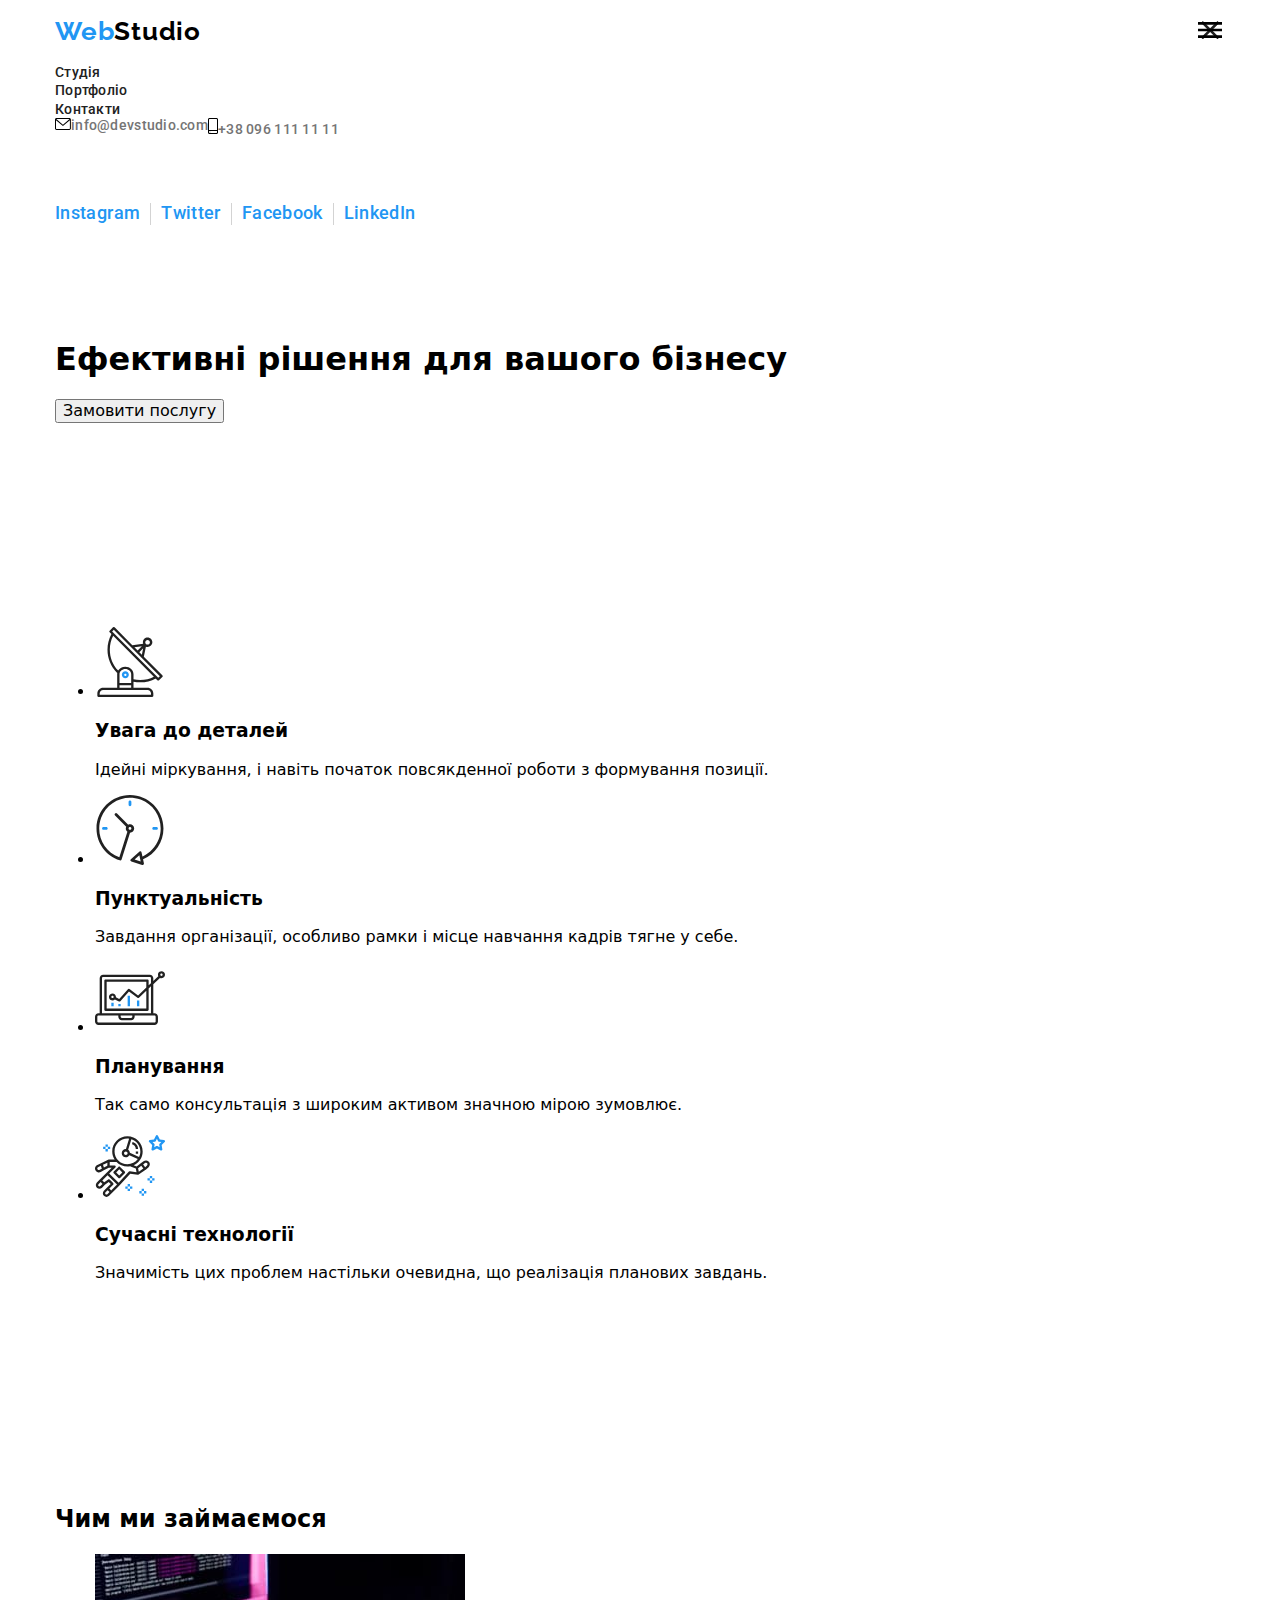
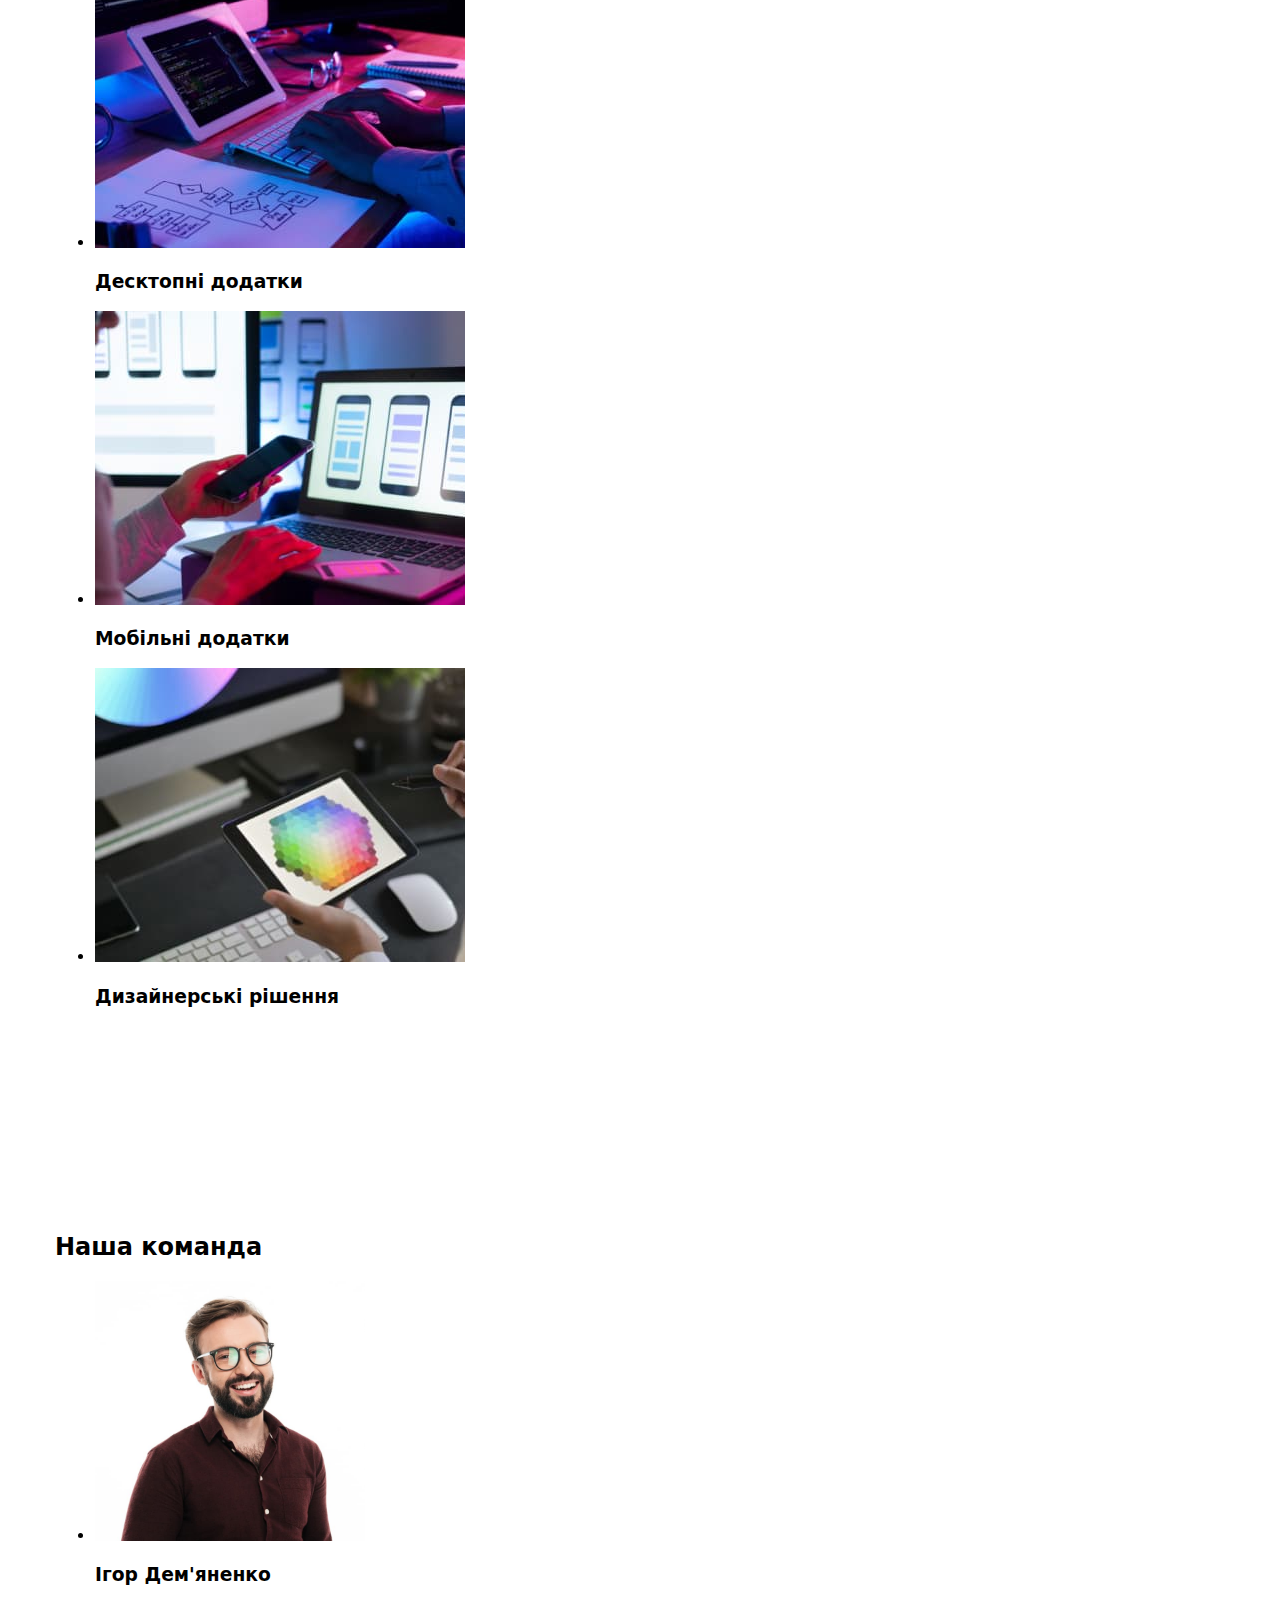
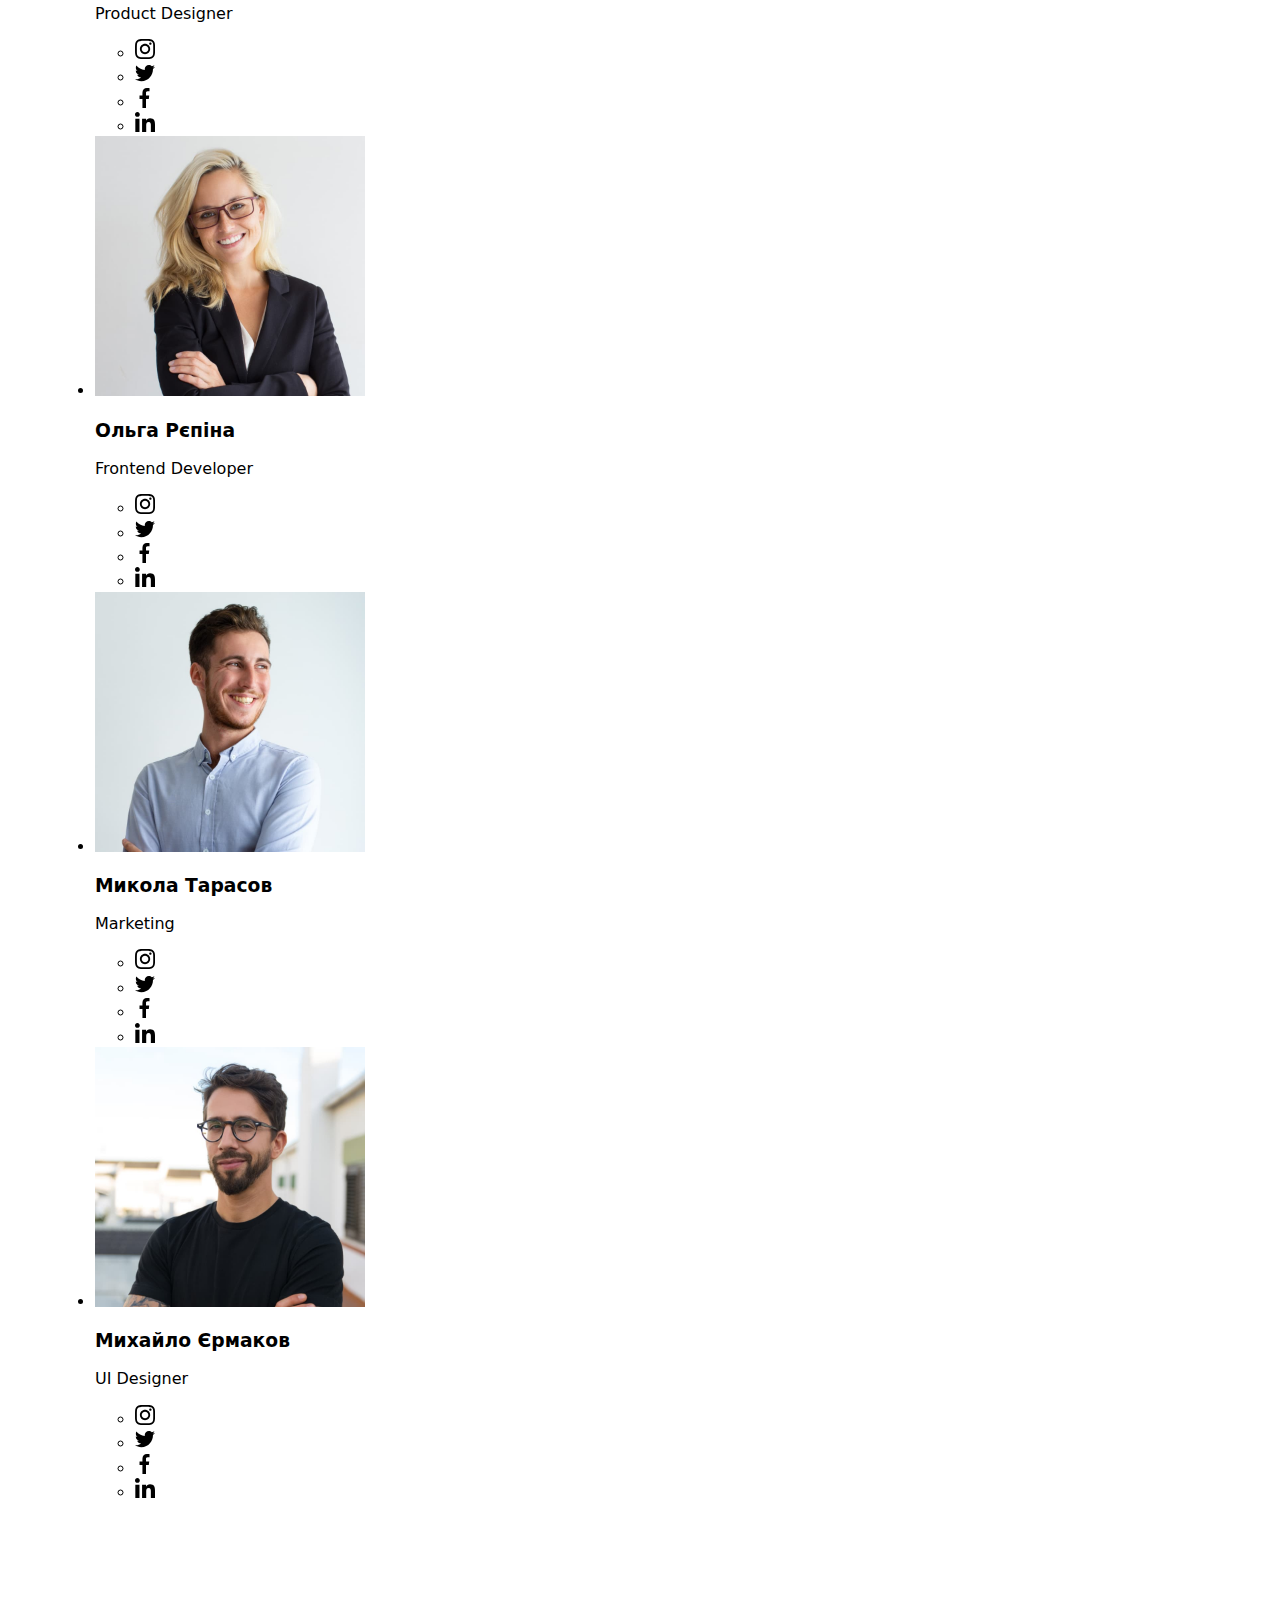
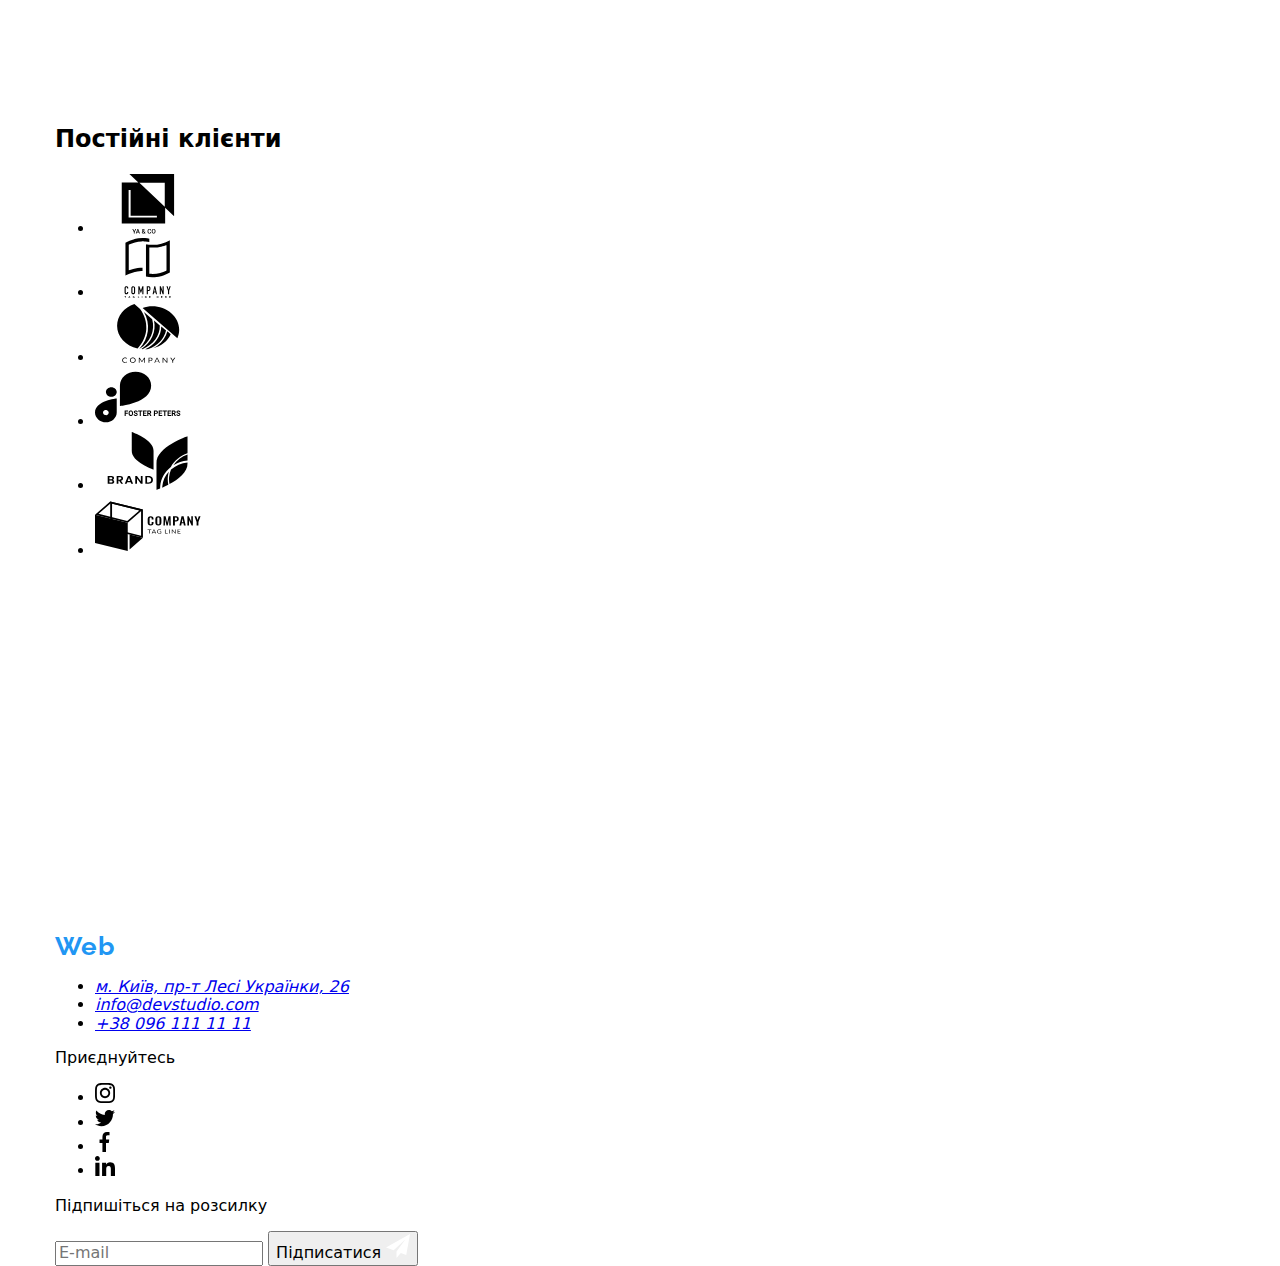
==== commit 3b110a40: "добавляет оформление хедера для телефонов" ====
--- a/index.html
+++ b/index.html
@@ -15,15 +15,17 @@
     <!-- Хедер -->
     <header class="page-header">
       <div class="container page-header__container">
-        <nav class="site-navigation">
-          <a href="./index.html" class="logo"><span class="logo--accent">Web</span>Studio</a>
+        <a href="./index.html" class="logo"><span class="logo--accent">Web</span>Studio</a>
+        <div class="nav-menu js-menu-container" mobileMenu>
+          <nav class="site-navigation">
           <ul class="site-navigation__list">
             <li class="site-navigation__item"><a href="./index.html" class="site-navigation__link site-navigation__link--current">Студія</a></li>
             <li class="site-navigation__item"><a href="./portfolio.html" class="site-navigation__link">Портфоліо</a></li>
             <li class="site-navigation__item"><a href="" class="site-navigation__link">Контакти</a></li>
           </ul>
         </nav>
-        <ul class="page-header-contacts">
+        <div class="nav-menu__thumb">
+          <ul class="page-header-contacts">
           <li class="page-header-contacts__item">
             <a href="mailto:info@devstudio.com" class="page-header-contacts__link">
               <svg class="page-header-contacts__icon-mail" width="16" height="12">
@@ -37,6 +39,24 @@
             >
           </li>
         </ul>
+        <ul class="nav-menu__social-media-list">
+          <li class="nav-menu__social-media-item"><a href="" class="nav-menu__social-media" lang="en">Instagram</a></li>
+          <li class="nav-menu__social-media-item"><a href="" class="nav-menu__social-media" lang="en">Twitter</a></li>
+          <li class="nav-menu__social-media-item"><a href="" class="nav-menu__social-media" lang="en">Facebook</a></li>
+          <li class="nav-menu__social-media-item"><a href="" class="nav-menu__social-media" lang="en">LinkedIn</a></li>
+        </ul>
+        </div>
+        <button type="button" class="nav-menu__button js-close-menu" closeMenuBtn>
+          <svg class="page-header__close-icon" width="18.67" height="18.67">
+            <use href="./images/icons.svg#icon-menu-close"></use>
+          </svg>
+        </button>
+        </div>
+        <button type="button" class="nav-menu__button js-open-menu" openMenuBtn>
+          <svg class="page-header__burger-icon" width="24" height="16">
+            <use href="./images/icons.svg#icon-burger"></use>
+          </svg>
+        </button>
       </div>
     </header>
     <!-- Основний контент сторінки -->
@@ -510,5 +530,6 @@
       </div>
     </footer>
     <script src="./js/modal.js"></script>
+    <script src="./js/mobile-menu.js"></script>
   </body>
 </html>
--- a/css/main.min.css
+++ b/css/main.min.css
@@ -1 +1 @@
-/*! modern-normalize v1.1.0 | MIT License | https://github.com/sindresorhus/modern-normalize */*,::before,::after{-webkit-box-sizing:border-box;box-sizing:border-box}html{-moz-tab-size:4;-o-tab-size:4;tab-size:4}html{line-height:1.15;-webkit-text-size-adjust:100%}body{margin:0}body{font-family:system-ui,-apple-system,"Segoe UI",Roboto,Helvetica,Arial,sans-serif,"Apple Color Emoji","Segoe UI Emoji"}hr{height:0;color:inherit}abbr[title]{-webkit-text-decoration:underline dotted;text-decoration:underline dotted}b,strong{font-weight:bolder}code,kbd,samp,pre{font-family:ui-monospace,SFMono-Regular,Consolas,"Liberation Mono",Menlo,monospace;font-size:1em}small{font-size:80%}sub,sup{font-size:75%;line-height:0;position:relative;vertical-align:baseline}sub{bottom:-0.25em}sup{top:-0.5em}table{text-indent:0;border-color:inherit}button,input,optgroup,select,textarea{font-family:inherit;font-size:100%;line-height:1.15;margin:0}button,select{text-transform:none}button,[type=button],[type=reset],[type=submit]{-webkit-appearance:button}::-moz-focus-inner{border-style:none;padding:0}:-moz-focusring{outline:1px dotted ButtonText}:-moz-ui-invalid{box-shadow:none}legend{padding:0}progress{vertical-align:baseline}::-webkit-inner-spin-button,::-webkit-outer-spin-button{height:auto}[type=search]{-webkit-appearance:textfield;outline-offset:-2px}::-webkit-search-decoration{-webkit-appearance:none}::-webkit-file-upload-button{-webkit-appearance:button;font:inherit}summary{display:list-item}.сontact-data-form__label--checkbox,.features-card__text{font-family:"Roboto";font-size:14px;line-height:1.71;letter-spacing:.03em;color:#757575}.clients__title,.team__title,.services__title{font-family:"Roboto";font-size:36px;line-height:1.17;text-align:center;letter-spacing:.03em;color:#212121}.features-card__title{font-family:"Roboto";font-weight:700;font-size:14px;line-height:1.14;letter-spacing:.03em;text-transform:uppercase;color:#212121}.form-send-out__title,.social-medias-subscribe__title,.services-card__title{font-family:"Roboto";font-weight:700;font-size:14px;line-height:1.14;letter-spacing:.03em;text-transform:uppercase;color:#fff}.site-navigation__link{font-family:"Roboto";font-weight:500;font-size:14px;line-height:1.14;letter-spacing:.02em;color:#212121}.logo{font-family:"Raleway";font-weight:700;font-size:26px;line-height:1.19;letter-spacing:.03em;color:#000}.page-footer__logo{font-family:"Raleway";font-weight:700;font-size:26px;line-height:1.19;letter-spacing:.03em;color:#fff}.page-header-contacts__link{font-family:"Roboto";font-weight:500;font-size:14px;line-height:1.14;letter-spacing:.02em;color:#757575}.hero__title{font-family:"Roboto";font-weight:900;font-size:44px;line-height:1.36;text-align:center;letter-spacing:.06em;text-transform:uppercase;color:#fff}.form-send-out__button--primary,.button--primary{font-family:"Roboto";font-weight:700;font-size:16px;line-height:1.88;letter-spacing:.06em;color:#fff}.button--secondary{font-family:"Roboto";font-weight:500;font-size:16px;line-height:1.62;text-align:center;letter-spacing:.03em;color:#212121}.team-card__title{font-family:"Roboto";font-weight:500;font-size:16px;line-height:1.19;text-align:center;letter-spacing:.03em;color:#212121}.team-card__position{font-family:"Roboto";font-size:16px;line-height:1.19;text-align:center;letter-spacing:.03em;color:#757575}.address-list__link--address{font-family:"Roboto";font-size:14px;line-height:1.71;letter-spacing:.03em;color:#fff}.address-list__link--contacts,.page-footer-contacts__link{font-family:"Roboto";font-size:14px;line-height:1.71;letter-spacing:.03em;color:rgba(255,255,255,.6)}.form-send-out__input::-webkit-input-placeholder{font-family:"Roboto";font-size:16px;line-height:1.25;letter-spacing:.03em;color:rgba(255,255,255,.6)}.form-send-out__input::-moz-placeholder{font-family:"Roboto";font-size:16px;line-height:1.25;letter-spacing:.03em;color:rgba(255,255,255,.6)}.form-send-out__input:-ms-input-placeholder{font-family:"Roboto";font-size:16px;line-height:1.25;letter-spacing:.03em;color:rgba(255,255,255,.6)}.form-send-out__input::-ms-input-placeholder{font-family:"Roboto";font-size:16px;line-height:1.25;letter-spacing:.03em;color:rgba(255,255,255,.6)}.form-send-out__input::placeholder,.form-send-out__input{font-family:"Roboto";font-size:16px;line-height:1.25;letter-spacing:.03em;color:rgba(255,255,255,.6)}.contact-data-form__title{font-family:"Roboto";font-weight:700;font-size:20px;line-height:1.15;text-align:center;letter-spacing:.03em;color:#212121}.сontact-data-form__label{font-family:"Roboto";font-size:12px;line-height:1.17;letter-spacing:.01em;color:#757575}.contact-data-form__comment,.сontact-data-form__input{font-family:"Roboto";font-size:12px;line-height:1.17;letter-spacing:.01em;color:#212121}.contact-data-form__comment::-webkit-input-placeholder{font-family:"Roboto";font-size:12px;line-height:1.17;letter-spacing:.01em;color:rgba(117,117,117,.5)}.contact-data-form__comment::-moz-placeholder{font-family:"Roboto";font-size:12px;line-height:1.17;letter-spacing:.01em;color:rgba(117,117,117,.5)}.contact-data-form__comment:-ms-input-placeholder{font-family:"Roboto";font-size:12px;line-height:1.17;letter-spacing:.01em;color:rgba(117,117,117,.5)}.contact-data-form__comment::-ms-input-placeholder{font-family:"Roboto";font-size:12px;line-height:1.17;letter-spacing:.01em;color:rgba(117,117,117,.5)}.contact-data-form__comment::placeholder{font-family:"Roboto";font-size:12px;line-height:1.17;letter-spacing:.01em;color:rgba(117,117,117,.5)}.gallery-card__title{font-family:"Roboto";font-size:18px;line-height:2;letter-spacing:.06em;color:#212121}.gallery-card__overlay{font-family:"Roboto";font-size:18px;line-height:1.56;letter-spacing:.03em;color:#fff}.gallery-card__text{font-family:"Roboto";font-size:16px;line-height:1.88;letter-spacing:.03em;color:#757575}.gallery-card__link,.address-list__link,.page-footer-contacts__link,.page-header-contacts__link,.site-navigation__link,.page-footer__logo,.logo{text-decoration:none}.gallery,.buttons-list,.page-footer__social-medias-list,.address-list,.clients__list,.social-medias,.team-list,.services__list,.features-list,.page-header-contacts,.site-navigation__list{list-style:none;margin:0;padding:0}.page-footer__social-medias-link,.modal__modal-close-button,.clients__link,.social-medias__link,.features-card__thumb,.form-send-out__button--primary{display:-webkit-box;display:-ms-flexbox;display:flex;-webkit-box-pack:center;-ms-flex-pack:center;justify-content:center;-webkit-box-align:center;-ms-flex-align:center;align-items:center}.hero{background-position:center;background-repeat:no-repeat}.clients__title,.team__title,.services__title{text-align:center}.visually-hidden{position:absolute;white-space:nowrap;width:1px;height:1px;overflow:hidden;border:0;padding:0;clip:rect(0 0 0 0);-webkit-clip-path:inset(50%);clip-path:inset(50%);margin:-1px}.back-drop.is-hidden{opacity:0;pointer-events:none;visibility:hidden}.container{width:1200px;padding:0 15px;margin:0 auto}.section{padding-top:94px;padding-bottom:94px}.image{display:block}.button,.button--secondary,.form-send-out__button--primary,.button--primary{border-radius:4px;text-align:center;border:none;cursor:pointer}.button--primary{display:inline-block;padding:10px 28px;-webkit-box-shadow:0px 4px 4px rgba(0,0,0,.15);box-shadow:0px 4px 4px rgba(0,0,0,.15);background-color:#2196f3;-webkit-transition:background-color 250ms cubic-bezier(0.4, 0, 0.2, 1);transition:background-color 250ms cubic-bezier(0.4, 0, 0.2, 1)}.button--primary:hover,.button--primary:focus{background-color:#188ce8}.form-send-out__button--primary{padding:10px 28px;-webkit-box-shadow:0px 4px 4px rgba(0,0,0,.15);box-shadow:0px 4px 4px rgba(0,0,0,.15);background-color:#2196f3;-webkit-transition:background-color 250ms cubic-bezier(0.4, 0, 0.2, 1);transition:background-color 250ms cubic-bezier(0.4, 0, 0.2, 1)}.form-send-out__button--primary:hover,.form-send-out__button--primary:focus{background-color:#188ce8}.button--secondary{display:inline-block;background-color:#f5f4fa;padding:6px 22px;-webkit-transition:color 250ms cubic-bezier(0.4, 0, 0.2, 1),background-color 250ms cubic-bezier(0.4, 0, 0.2, 1),-webkit-box-shadow 250ms cubic-bezier(0.4, 0, 0.2, 1);transition:color 250ms cubic-bezier(0.4, 0, 0.2, 1),background-color 250ms cubic-bezier(0.4, 0, 0.2, 1),-webkit-box-shadow 250ms cubic-bezier(0.4, 0, 0.2, 1);transition:color 250ms cubic-bezier(0.4, 0, 0.2, 1),background-color 250ms cubic-bezier(0.4, 0, 0.2, 1),box-shadow 250ms cubic-bezier(0.4, 0, 0.2, 1);transition:color 250ms cubic-bezier(0.4, 0, 0.2, 1),background-color 250ms cubic-bezier(0.4, 0, 0.2, 1),box-shadow 250ms cubic-bezier(0.4, 0, 0.2, 1),-webkit-box-shadow 250ms cubic-bezier(0.4, 0, 0.2, 1)}.button--secondary:hover,.button--secondary:focus{background-color:#2196f3;color:#fff;-webkit-box-shadow:0px 3px 1px rgba(0,0,0,.1),0px 1px 2px rgba(0,0,0,.08),0px 2px 2px rgba(0,0,0,.12);box-shadow:0px 3px 1px rgba(0,0,0,.1),0px 1px 2px rgba(0,0,0,.08),0px 2px 2px rgba(0,0,0,.12)}.page-header{border-bottom:1px solid #ececec}.page-header__container{display:-webkit-box;display:-ms-flexbox;display:flex;-webkit-box-align:center;-ms-flex-align:center;align-items:center;-webkit-box-pack:justify;-ms-flex-pack:justify;justify-content:space-between}.logo--accent{color:#2196f3}.page-footer__logo{display:inline-block;margin-bottom:20px;margin-right:0}.site-navigation{display:-webkit-box;display:-ms-flexbox;display:flex;-webkit-box-align:center;-ms-flex-align:center;align-items:center}.site-navigation__list{display:-webkit-box;display:-ms-flexbox;display:flex;margin-left:93px}.site-navigation__item:not(:first-child){margin-left:50px}.site-navigation__item{position:relative}.site-navigation__link{display:inline-block;padding:32px 0;-webkit-transition:color 250ms cubic-bezier(0.4, 0, 0.2, 1);transition:color 250ms cubic-bezier(0.4, 0, 0.2, 1)}.site-navigation__link:hover,.site-navigation__link:focus{color:#2196f3}.site-navigation__link--current{color:#2196f3}.site-navigation__link--current::after{position:absolute;bottom:-1px;left:0;border-radius:2px;content:"";display:block;width:100%;height:4px;background-color:#2196f3}.page-header-contacts{display:-webkit-box;display:-ms-flexbox;display:flex}.page-header-contacts__item:not(:first-child){margin-left:30px}.page-header-contacts__link{padding:32px 0;-webkit-transition:color 250ms cubic-bezier(0.4, 0, 0.2, 1);transition:color 250ms cubic-bezier(0.4, 0, 0.2, 1)}.page-header-contacts__link:hover,.page-header-contacts__link:focus{color:#2196f3}.page-header-contacts__icon-phone,.page-header-contacts__icon-mail{fill:currentColor;margin-right:10px}.page-header-contacts__icon-mail{vertical-align:middle}.page-header-contacts__icon-phone{vertical-align:bottom}.page-footer-contacts__link{-webkit-transition:color 250ms cubic-bezier(0.4, 0, 0.2, 1);transition:color 250ms cubic-bezier(0.4, 0, 0.2, 1)}.page-footer-contacts__link:hover,.page-footer-contacts__link:focus{color:#2196f3}.hero{background-color:#2f303a;text-align:center;padding-top:200px;padding-bottom:200px;margin:0 auto;background-image:-webkit-gradient(linear, left top, left bottom, from(rgba(47, 48, 58, 0.4)), to(rgba(47, 48, 58, 0.4))),url(../images/hero-background-image.jpg);background-image:linear-gradient(rgba(47, 48, 58, 0.4), rgba(47, 48, 58, 0.4)),url(../images/hero-background-image.jpg);max-width:1600px;height:600px}.container--hero{padding:0px 252px}.hero__title{text-align:center;text-transform:uppercase;margin-top:0;margin-bottom:30px}.features-list{display:-webkit-box;display:-ms-flexbox;display:flex}.features-card{width:calc((100% - 90px)/4)}.features-card:not(:first-child){margin-left:30px}.features-card__thumb{height:120px;background-color:#f5f4fa;border-radius:4px;margin-bottom:30px;text-align:center}.features-card__title{margin-top:0;margin-bottom:10px}.features-card__text{margin:0}.services{padding-top:0}.services__title{margin-top:0;margin-bottom:50px}.services__list{display:-webkit-box;display:-ms-flexbox;display:flex;-webkit-box-pack:justify;-ms-flex-pack:justify;justify-content:space-between}.services-card{position:relative}.services-card__title{position:absolute;bottom:0;left:0;width:100%;text-align:center;margin:0;padding-top:27px;padding-bottom:27px;background-color:rgba(47,48,58,.8)}.team{background-color:#f5f4fa}.team__title{margin-top:0;margin-bottom:50px}.team-list{display:-webkit-box;display:-ms-flexbox;display:flex;-webkit-box-pack:justify;-ms-flex-pack:justify;justify-content:space-between}.team-card{-webkit-box-shadow:0px 1px 3px rgba(0,0,0,.12),0px 1px 1px rgba(0,0,0,.14),0px 2px 1px rgba(0,0,0,.2);box-shadow:0px 1px 3px rgba(0,0,0,.12),0px 1px 1px rgba(0,0,0,.14),0px 2px 1px rgba(0,0,0,.2)}.team-card__footer{padding:30px 32px;background-color:#fff;border-radius:0 0 4px 4px}.team-card__title{margin-top:0;margin-bottom:10px}.team-card__position{margin:0 0 16px 0}.social-medias{display:-webkit-box;display:-ms-flexbox;display:flex;-webkit-box-pack:justify;-ms-flex-pack:justify;justify-content:space-between}.social-medias__link{width:44px;height:44px;border-radius:50%;color:#afb1b8;-webkit-transition:color 250ms cubic-bezier(0.4, 0, 0.2, 1),background-color 250ms cubic-bezier(0.4, 0, 0.2, 1);transition:color 250ms cubic-bezier(0.4, 0, 0.2, 1),background-color 250ms cubic-bezier(0.4, 0, 0.2, 1)}.social-medias__link:hover,.social-medias__link:focus{color:#fff;background-color:#2196f3}.social-medias__icon{fill:currentColor}.clients__title{margin:0;margin-bottom:50px}.clients__list{display:-webkit-box;display:-ms-flexbox;display:flex;-webkit-box-pack:justify;-ms-flex-pack:justify;justify-content:space-between}.clients__link{border:1px solid #afb1b8;border-radius:4px;color:#afb1b8;width:170px;height:92px;-webkit-transition:color 250ms cubic-bezier(0.4, 0, 0.2, 1),border-color 250ms cubic-bezier(0.4, 0, 0.2, 1);transition:color 250ms cubic-bezier(0.4, 0, 0.2, 1),border-color 250ms cubic-bezier(0.4, 0, 0.2, 1)}.clients__link:hover,.clients__link:focus{color:#2196f3;border-color:#2196f3}.clients__icon{fill:currentColor}.back-drop{position:fixed;top:0;right:0;width:100%;height:100%;background-color:rgba(0,0,0,.2);opacity:1;visibility:visible;-webkit-transition:opacity 250ms cubic-bezier(0.4, 0, 0.2, 1),visibility cubic-bezier(0.4, 0, 0.2, 1) 250ms;transition:opacity 250ms cubic-bezier(0.4, 0, 0.2, 1),visibility cubic-bezier(0.4, 0, 0.2, 1) 250ms}.modal{position:absolute;top:50%;right:50%;width:528px;min-height:581px;-webkit-transform:translate(50%, -50%) scale(1);transform:translate(50%, -50%) scale(1);background-color:#fff;-webkit-box-shadow:0px 1px 3px rgba(0,0,0,.12),0px 1px 1px rgba(0,0,0,.14),0px 2px 1px rgba(0,0,0,.2);box-shadow:0px 1px 3px rgba(0,0,0,.12),0px 1px 1px rgba(0,0,0,.14),0px 2px 1px rgba(0,0,0,.2);border-radius:4px;padding:40px;-webkit-transition:-webkit-transform 250ms cubic-bezier(0.4, 0, 0.2, 1);transition:-webkit-transform 250ms cubic-bezier(0.4, 0, 0.2, 1);transition:transform 250ms cubic-bezier(0.4, 0, 0.2, 1);transition:transform 250ms cubic-bezier(0.4, 0, 0.2, 1), -webkit-transform 250ms cubic-bezier(0.4, 0, 0.2, 1)}.modal__modal-close-button{position:absolute;top:8px;right:8px;border-radius:50%;background-color:#fff;border:1px solid rgba(0,0,0,.1);width:30px;height:30px;cursor:pointer;color:#000;-webkit-transition:color 250ms cubic-bezier(0.4, 0, 0.2, 1);transition:color 250ms cubic-bezier(0.4, 0, 0.2, 1)}.modal__modal-close-button:hover,.modal__modal-close-button:focus{color:#2196f3}.modal__close-icon{fill:currentColor}.contact-data-form__title{margin-top:0;margin-bottom:12px}.сontact-data-form__label{position:relative;display:block}.сontact-data-form__label:not(:first-child){margin-top:10px}.сontact-data-form__input{width:100%;padding:12px 16px 12px 42px;margin-top:4px;border:1px solid rgba(33,33,33,.2);border-radius:4px;-webkit-transition:border-color 250ms cubic-bezier(0.4, 0, 0.2, 1);transition:border-color 250ms cubic-bezier(0.4, 0, 0.2, 1)}.сontact-data-form__input:focus{border-color:#2196f3}.contact-data-form__icon{position:absolute;bottom:11px;left:12px;fill:#212121;-webkit-transition:fill 250ms cubic-bezier(0.4, 0, 0.2, 1);transition:fill 250ms cubic-bezier(0.4, 0, 0.2, 1)}.сontact-data-form__label:focus-within .contact-data-form__icon{fill:#2196f3}.contact-data-form__comment{width:100%;padding:12px 16px 12px 16px;margin-top:4px;border:1px solid rgba(33,33,33,.2);border-radius:4px;-webkit-transition:border-color 250ms cubic-bezier(0.4, 0, 0.2, 1);transition:border-color 250ms cubic-bezier(0.4, 0, 0.2, 1);resize:none}.contact-data-form__comment:focus{border-color:#2196f3}.сontact-data-form__label--checkbox{text-align:center;display:block;margin-top:20px}.checkbox-group{position:relative;display:inline-block;margin-right:7px;width:16px;height:15px;vertical-align:text-top}.checkbox-group__checkbox-icon{position:absolute;top:0;left:0;fill:#212121}.checkbox-group__checked-icon{position:absolute;top:0;left:0;fill:rgba(0,0,0,0)}.сontact-data-form__terms-checkbox:checked+.checkbox-group>.checkbox-group__checkbox-icon{fill:rgba(0,0,0,0)}.сontact-data-form__terms-checkbox:checked+.checkbox-group>.checkbox-group__checked-icon{fill:#2196f3}.сontact-data-form__link{color:#2196f3}.contact-data-form__button{display:block;margin-left:auto;margin-right:auto;margin-top:30px}.page-footer{background-color:#2f303a;padding-top:60px;padding-bottom:60px}.page-footer__container{display:-webkit-box;display:-ms-flexbox;display:flex;-webkit-box-align:baseline;-ms-flex-align:baseline;align-items:baseline;-webkit-box-pack:justify;-ms-flex-pack:justify;justify-content:space-between}.address-list__link--contacts{margin-top:9px}.address-list__link{display:inline-block;font-style:normal;-webkit-transition:color 250ms cubic-bezier(0.4, 0, 0.2, 1);transition:color 250ms cubic-bezier(0.4, 0, 0.2, 1)}.address-list__link:hover,.address-list__link:focus{color:#2196f3}.social-medias-subscribe__title{margin:0 0 20px 0}.page-footer__social-medias-list{display:-webkit-box;display:-ms-flexbox;display:flex}.page-footer__social-medias-item:not(:first-child){margin-left:10px}.page-footer__social-medias-link{color:#fff;width:44px;height:44px;border-radius:50%;background-color:rgba(255,255,255,.1);-webkit-transition:background-color 250ms cubic-bezier(0.4, 0, 0.2, 1);transition:background-color 250ms cubic-bezier(0.4, 0, 0.2, 1)}.page-footer__social-medias-link:hover,.page-footer__social-medias-link:focus{background-color:#2196f3}.page-footer__social-medias-icon{fill:currentColor}.form-send-out{width:570px}.form-send-out__title{margin:0 0 20px 0}.form-send-out__label{display:-webkit-box;display:-ms-flexbox;display:flex}.form-send-out__input{margin-right:12px;padding:15px 16px;-webkit-box-flex:1;-ms-flex-positive:1;flex-grow:1;border:1px solid rgba(255,255,255,.3);border-radius:4px;-webkit-filter:drop-shadow(0px 4px 4px rgba(0, 0, 0, 0.15));filter:drop-shadow(0px 4px 4px rgba(0, 0, 0, 0.15));background-color:rgba(0,0,0,0)}.form-send-out__icon{margin-left:10px}.buttons-list{display:-webkit-box;display:-ms-flexbox;display:flex;-webkit-box-pack:center;-ms-flex-pack:center;justify-content:center;margin-bottom:50px}.buttons-list__item:not(:first-child){margin-left:8px}.gallery{display:-webkit-box;display:-ms-flexbox;display:flex;-ms-flex-wrap:wrap;flex-wrap:wrap}.gallery-card{width:calc((100% - 60px)/3)}.gallery-card:not(:nth-child(3n)){margin-right:30px}.gallery-card:not(:nth-last-child(-n+3)){margin-bottom:30px}.gallery-card__body{-webkit-transition:-webkit-box-shadow 250ms cubic-bezier(0.4, 0, 0.2, 1);transition:-webkit-box-shadow 250ms cubic-bezier(0.4, 0, 0.2, 1);transition:box-shadow 250ms cubic-bezier(0.4, 0, 0.2, 1);transition:box-shadow 250ms cubic-bezier(0.4, 0, 0.2, 1), -webkit-box-shadow 250ms cubic-bezier(0.4, 0, 0.2, 1)}.gallery-card__link:hover .gallery-card__body,.gallery-card__link:focus .gallery-card__body{-webkit-box-shadow:0px 1px 1px rgba(0,0,0,.12),0px 4px 4px rgba(0,0,0,.06),1px 4px 6px rgba(0,0,0,.16);box-shadow:0px 1px 1px rgba(0,0,0,.12),0px 4px 4px rgba(0,0,0,.06),1px 4px 6px rgba(0,0,0,.16)}.gallery-card__thumb{position:relative;overflow:hidden}.gallery-card__overlay{position:absolute;top:0;right:0;-webkit-transform:translateY(100%);transform:translateY(100%);padding:63px 24px;margin:0;background-color:rgba(33,150,243,.9);height:100%;width:100%;-webkit-transition:-webkit-transform 250ms cubic-bezier(0.4, 0, 0.2, 1);transition:-webkit-transform 250ms cubic-bezier(0.4, 0, 0.2, 1);transition:transform 250ms cubic-bezier(0.4, 0, 0.2, 1);transition:transform 250ms cubic-bezier(0.4, 0, 0.2, 1), -webkit-transform 250ms cubic-bezier(0.4, 0, 0.2, 1)}.gallery-card__link:hover .gallery-card__overlay,.gallery-card__link:focus .gallery-card__overlay{-webkit-transform:translateY(0%);transform:translateY(0%)}.gallery-card__footer{padding:20px 24px;border-right:1px solid #eee;border-bottom:1px solid #eee;border-left:1px solid #eee}.gallery-card__title{margin-top:0;margin-bottom:4px}.gallery-card__text{margin:0}/*# sourceMappingURL=main.min.css.map */+/*! modern-normalize v1.1.0 | MIT License | https://github.com/sindresorhus/modern-normalize */*,::before,::after{-webkit-box-sizing:border-box;box-sizing:border-box}html{-moz-tab-size:4;-o-tab-size:4;tab-size:4}html{line-height:1.15;-webkit-text-size-adjust:100%}body{margin:0}body{font-family:system-ui,-apple-system,"Segoe UI",Roboto,Helvetica,Arial,sans-serif,"Apple Color Emoji","Segoe UI Emoji"}hr{height:0;color:inherit}abbr[title]{-webkit-text-decoration:underline dotted;text-decoration:underline dotted}b,strong{font-weight:bolder}code,kbd,samp,pre{font-family:ui-monospace,SFMono-Regular,Consolas,"Liberation Mono",Menlo,monospace;font-size:1em}small{font-size:80%}sub,sup{font-size:75%;line-height:0;position:relative;vertical-align:baseline}sub{bottom:-0.25em}sup{top:-0.5em}table{text-indent:0;border-color:inherit}button,input,optgroup,select,textarea{font-family:inherit;font-size:100%;line-height:1.15;margin:0}button,select{text-transform:none}button,[type=button],[type=reset],[type=submit]{-webkit-appearance:button}::-moz-focus-inner{border-style:none;padding:0}:-moz-focusring{outline:1px dotted ButtonText}:-moz-ui-invalid{box-shadow:none}legend{padding:0}progress{vertical-align:baseline}::-webkit-inner-spin-button,::-webkit-outer-spin-button{height:auto}[type=search]{-webkit-appearance:textfield;outline-offset:-2px}::-webkit-search-decoration{-webkit-appearance:none}::-webkit-file-upload-button{-webkit-appearance:button;font:inherit}summary{display:list-item}.site-navigation__link{font-family:"Roboto";font-weight:500;font-size:40px;line-height:1.18;letter-spacing:.02em;color:#212121}@media screen and (min-width: 768px){.site-navigation__link{font-size:14px;line-height:1.14}}.logo{font-family:"Raleway";font-weight:700;font-size:24px;line-height:1.17;letter-spacing:.03em;color:#000}@media screen and (min-width: 1200px){.logo{font-size:26px;line-height:1.19}}.page-footer__logo{font-family:"Raleway";font-weight:700;font-size:24px;line-height:1.17;letter-spacing:.03em;color:#fff}@media screen and (min-width: 1200px){.page-footer__logo{font-size:26px;line-height:1.19}}@media screen and (max-width: 768px){.page-header-contacts__item:not(:first-child){font-family:"Roboto";font-weight:500;font-size:34px;line-height:1.18;letter-spacing:.02em;color:#2196f3}}.page-header-contacts__item{font-family:"Roboto";font-weight:500;font-size:24px;line-height:1.17;letter-spacing:.02em;color:#757575}@media screen and (min-width: 768px){.page-header-contacts__item{font-size:12px}}@media screen and (min-width: 1200px){.page-header-contacts__item{font-size:14px;line-height:1.14}}.nav-menu__social-media{font-family:"Roboto";font-weight:500;font-size:18px;line-height:1.22;letter-spacing:.02em;color:#2196f3}.nav-menu__social-media,.page-header-contacts__link,.site-navigation__link,.page-footer__logo,.logo{text-decoration:none}.nav-menu__social-media-list,.page-header-contacts,.site-navigation__list{list-style:none;margin:0;padding:0}.nav-menu__button{display:-webkit-box;display:-ms-flexbox;display:flex;-webkit-box-pack:center;-ms-flex-pack:center;justify-content:center;-webkit-box-align:center;-ms-flex-align:center;align-items:center}.visually-hidden{position:absolute;white-space:nowrap;width:1px;height:1px;overflow:hidden;border:0;padding:0;clip:rect(0 0 0 0);-webkit-clip-path:inset(50%);clip-path:inset(50%);margin:-1px}.back-drop.is-hidden{opacity:0;pointer-events:none;visibility:hidden}.container{min-width:320px;padding-right:15px;padding-left:15px;margin-left:auto;margin-right:auto}@media screen and (min-width: 480px){.container{width:480px}}@media screen and (min-width: 768px){.container{width:768px}}@media screen and (min-width: 1200px){.container{width:1200px}}.section{padding-top:60px;padding-bottom:60px}@media screen and (min-width: 1200px){.section{padding-top:94px;padding-bottom:94px}}.logo{display:inline-block;padding-top:16px;padding-bottom:16px}.logo--accent{color:#2196f3}@media screen and (max-width: 768px){.site-navigation__item:not(:first-child){margin-top:32px}}.site-navigation__link{-webkit-transition:color 250ms cubic-bezier(0.4, 0, 0.2, 1);transition:color 250ms cubic-bezier(0.4, 0, 0.2, 1)}.site-navigation__link:hover,.site-navigation__link:focus{color:#2196f3}.page-header-contacts{display:-webkit-box;display:-ms-flexbox;display:flex;margin-top:auto}@media screen and (max-width: 1200px){.page-header-contacts{-webkit-box-orient:vertical;-webkit-box-direction:reverse;-ms-flex-direction:column-reverse;flex-direction:column-reverse}}@media screen and (max-width: 768px){.page-header-contacts__item:not(:first-child){margin-bottom:32px}}.page-header-contacts__link{color:inherit}@media screen and (max-width: 768px){.page-header-contacts__icon-mail{display:none}}@media screen and (max-width: 768px){.page-header-contacts__icon-phone{display:none}}.page-header__container{position:relative;overflow:hidden}@media screen and (max-width: 768px){.nav-menu{position:fixed;top:0;left:0;width:100vw;height:100vh;-webkit-transform:translateX(100%);transform:translateX(100%);z-index:999;display:-webkit-box;display:-ms-flexbox;display:flex;-webkit-box-orient:vertical;-webkit-box-direction:normal;-ms-flex-direction:column;flex-direction:column;-ms-flex-line-pack:justify;align-content:space-between;padding:48px 40px;background-color:#fff;-webkit-transition:-webkit-transform 250ms cubic-bezier(0.4, 0, 0.2, 1);transition:-webkit-transform 250ms cubic-bezier(0.4, 0, 0.2, 1);transition:transform 250ms cubic-bezier(0.4, 0, 0.2, 1);transition:transform 250ms cubic-bezier(0.4, 0, 0.2, 1), -webkit-transform 250ms cubic-bezier(0.4, 0, 0.2, 1)}}@media screen and (max-width: 768px){.nav-menu.is-open{-webkit-transform:translateX(0);transform:translateX(0)}}.nav-menu__social-media-list{display:-webkit-box;display:-ms-flexbox;display:flex;-ms-flex-wrap:wrap;flex-wrap:wrap;gap:10px;margin-top:64px}.nav-menu__social-media-item:nth-child(-n+3) .nav-menu__social-media::after{content:"";display:inline-block;width:1px;height:22px;background-color:rgba(33,33,33,.2);vertical-align:middle;margin-left:10px}.page-header__close-icon{fill:currentColor}.nav-menu__button{position:absolute;top:10px;right:10px;width:40px;height:40px;border:none;background-color:rgba(0,0,0,0);color:#212121;-webkit-transition:color 250ms cubic-bezier(0.4, 0, 0.2, 1);transition:color 250ms cubic-bezier(0.4, 0, 0.2, 1)}.nav-menu__button:hover,.nav-menu__button:focus{color:#2196f3}@media screen and (max-width: 1200px){.services{display:none}}/*# sourceMappingURL=main.min.css.map */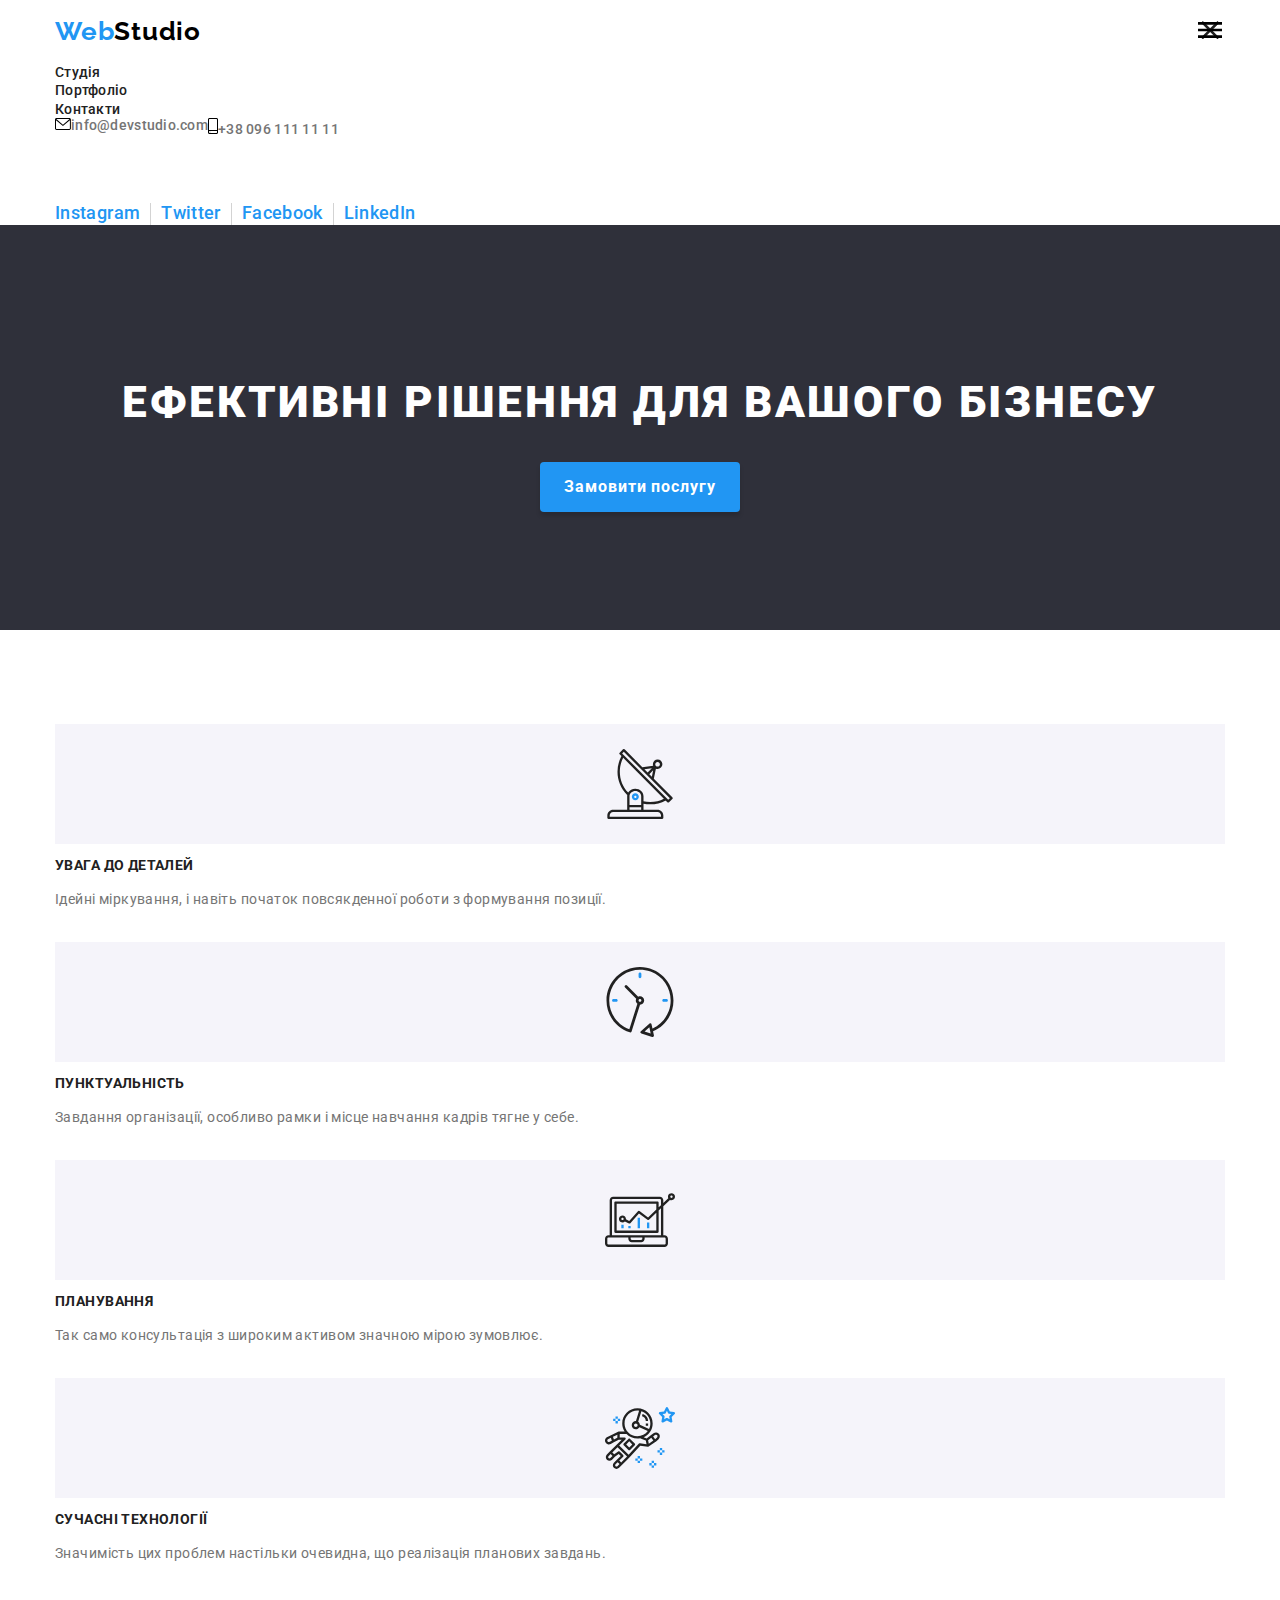
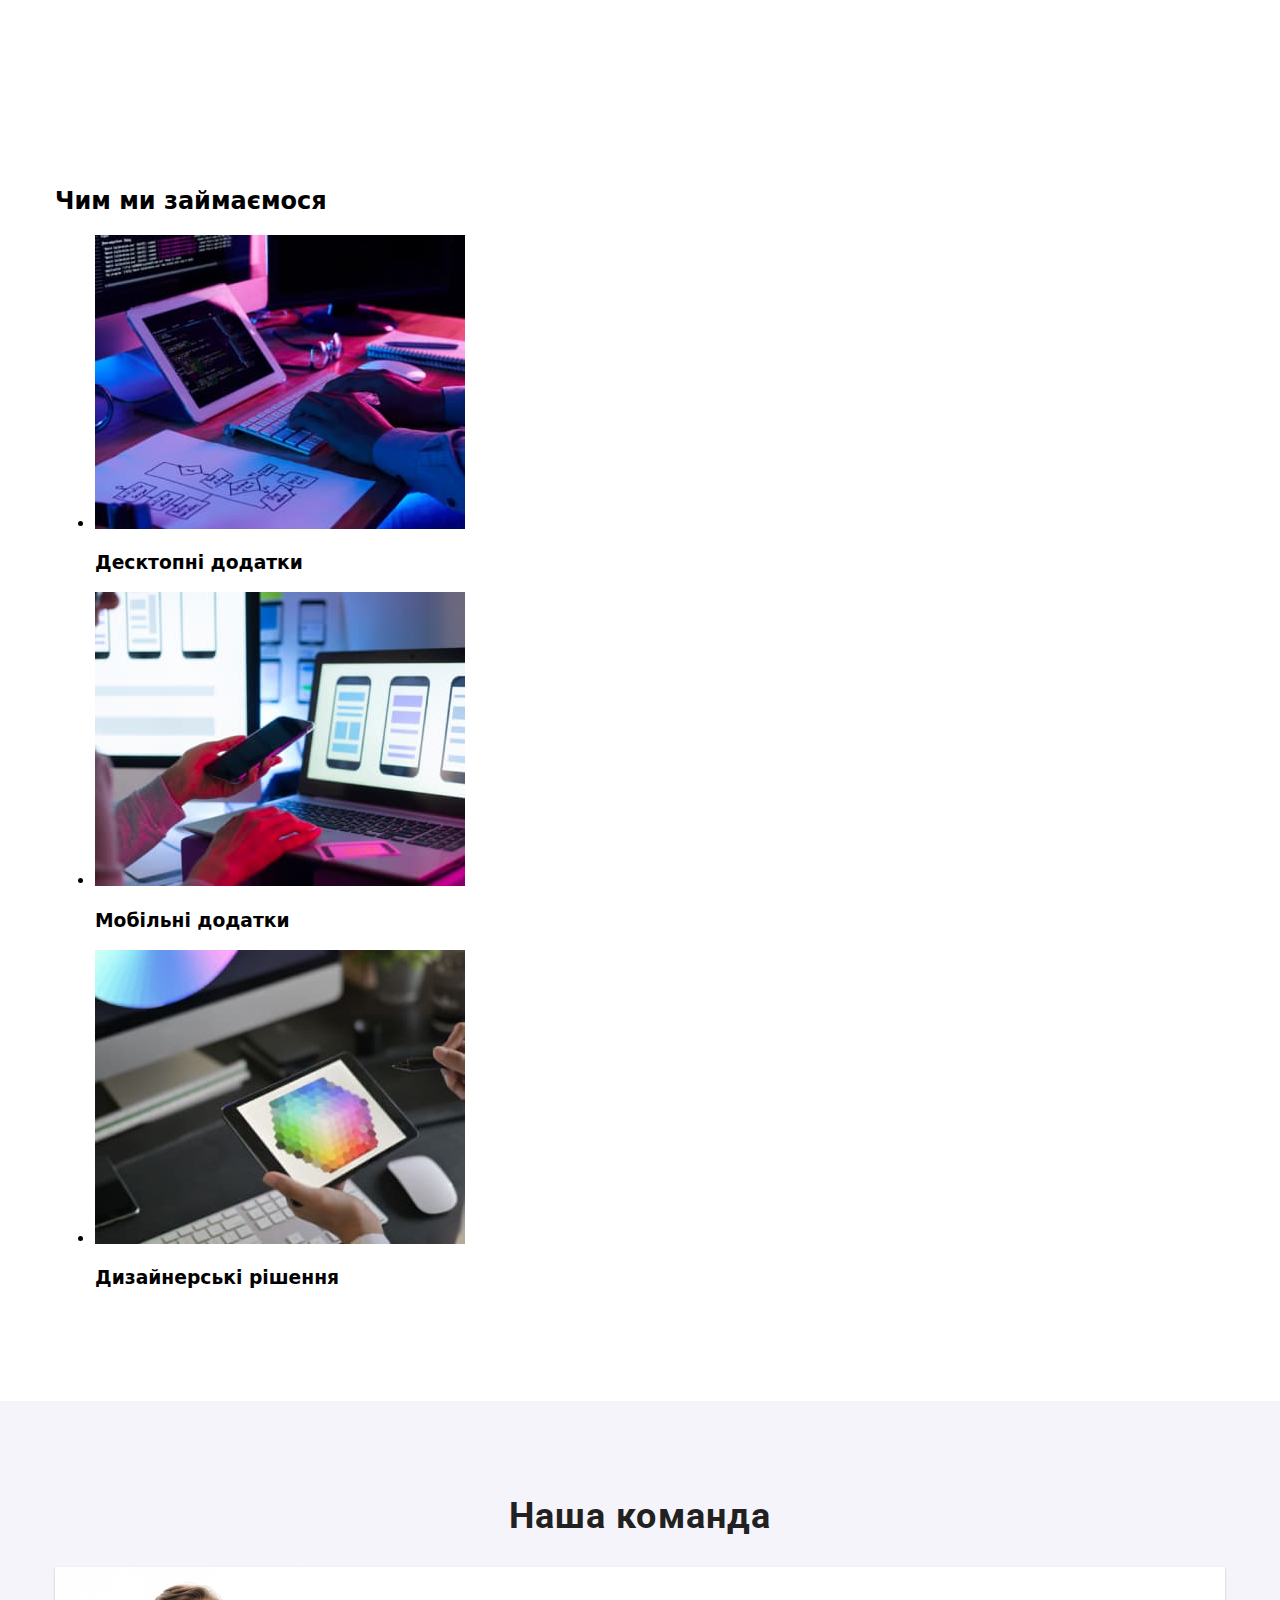
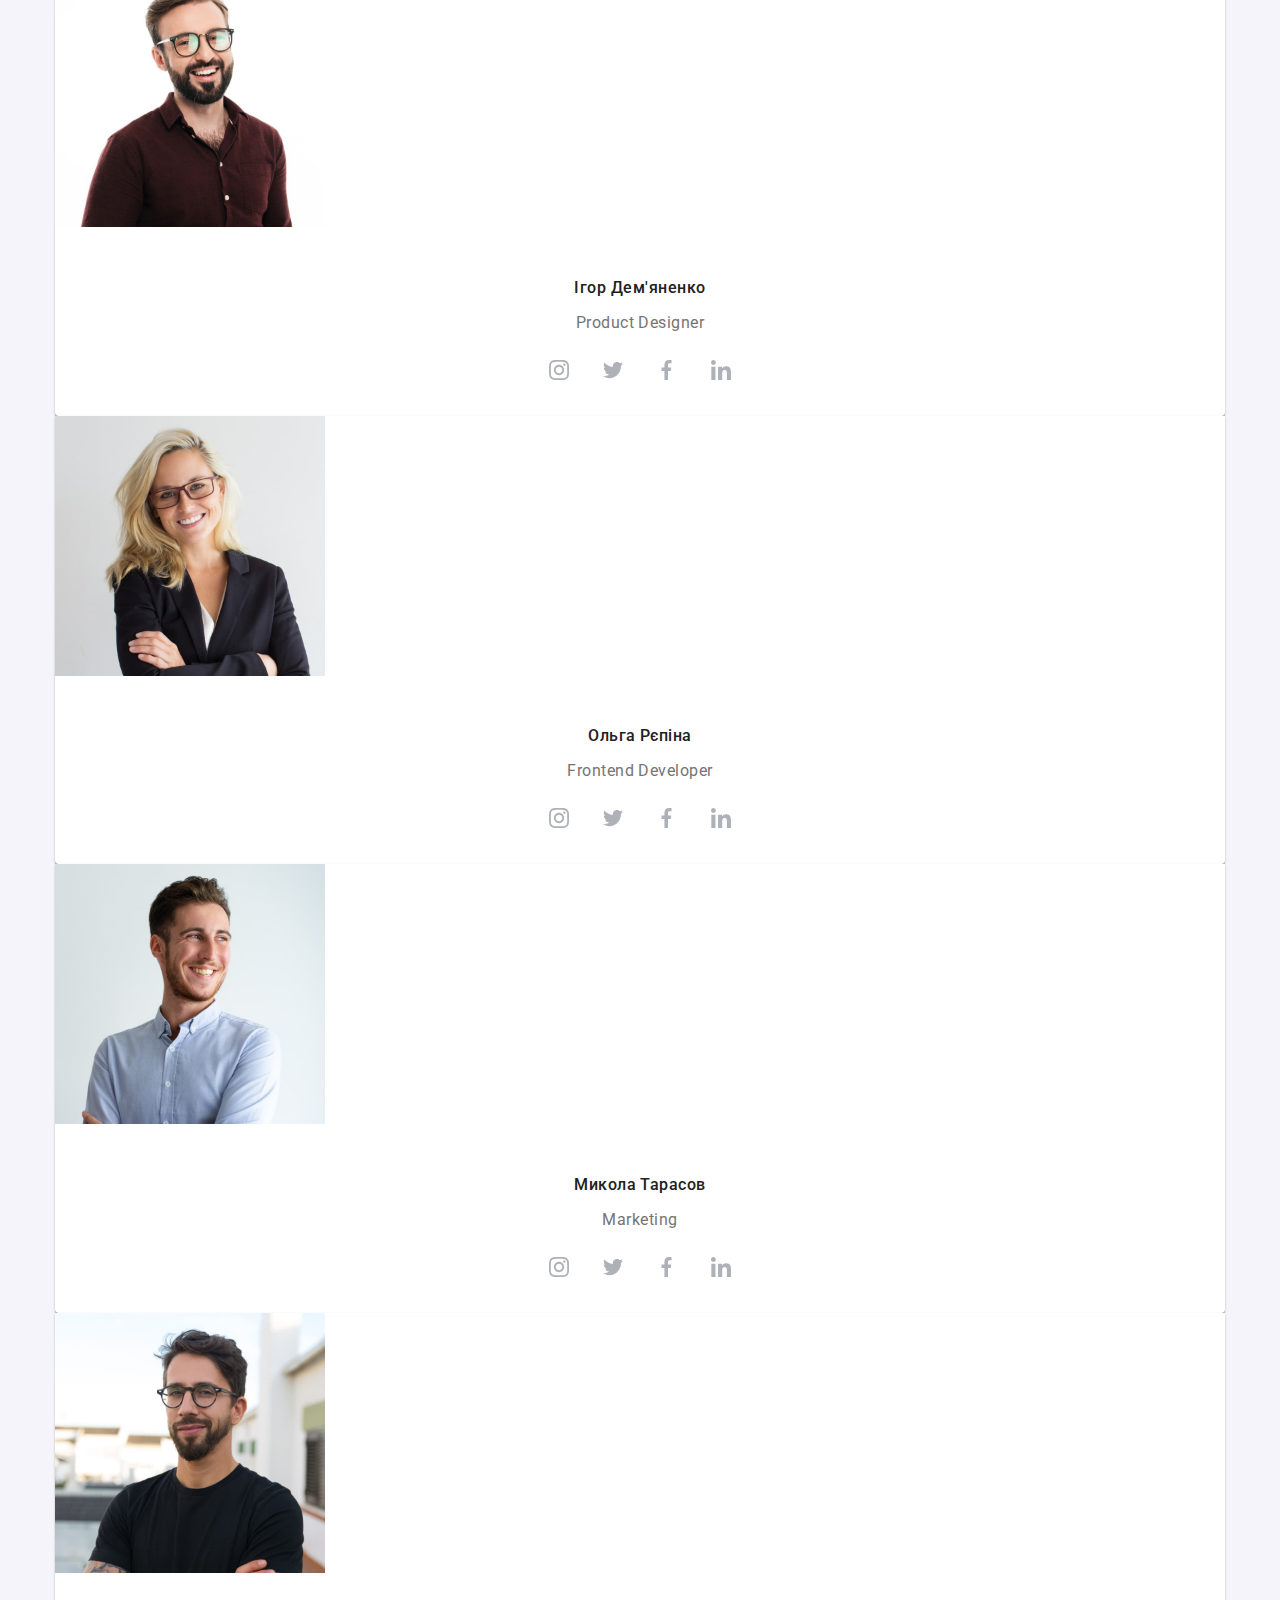
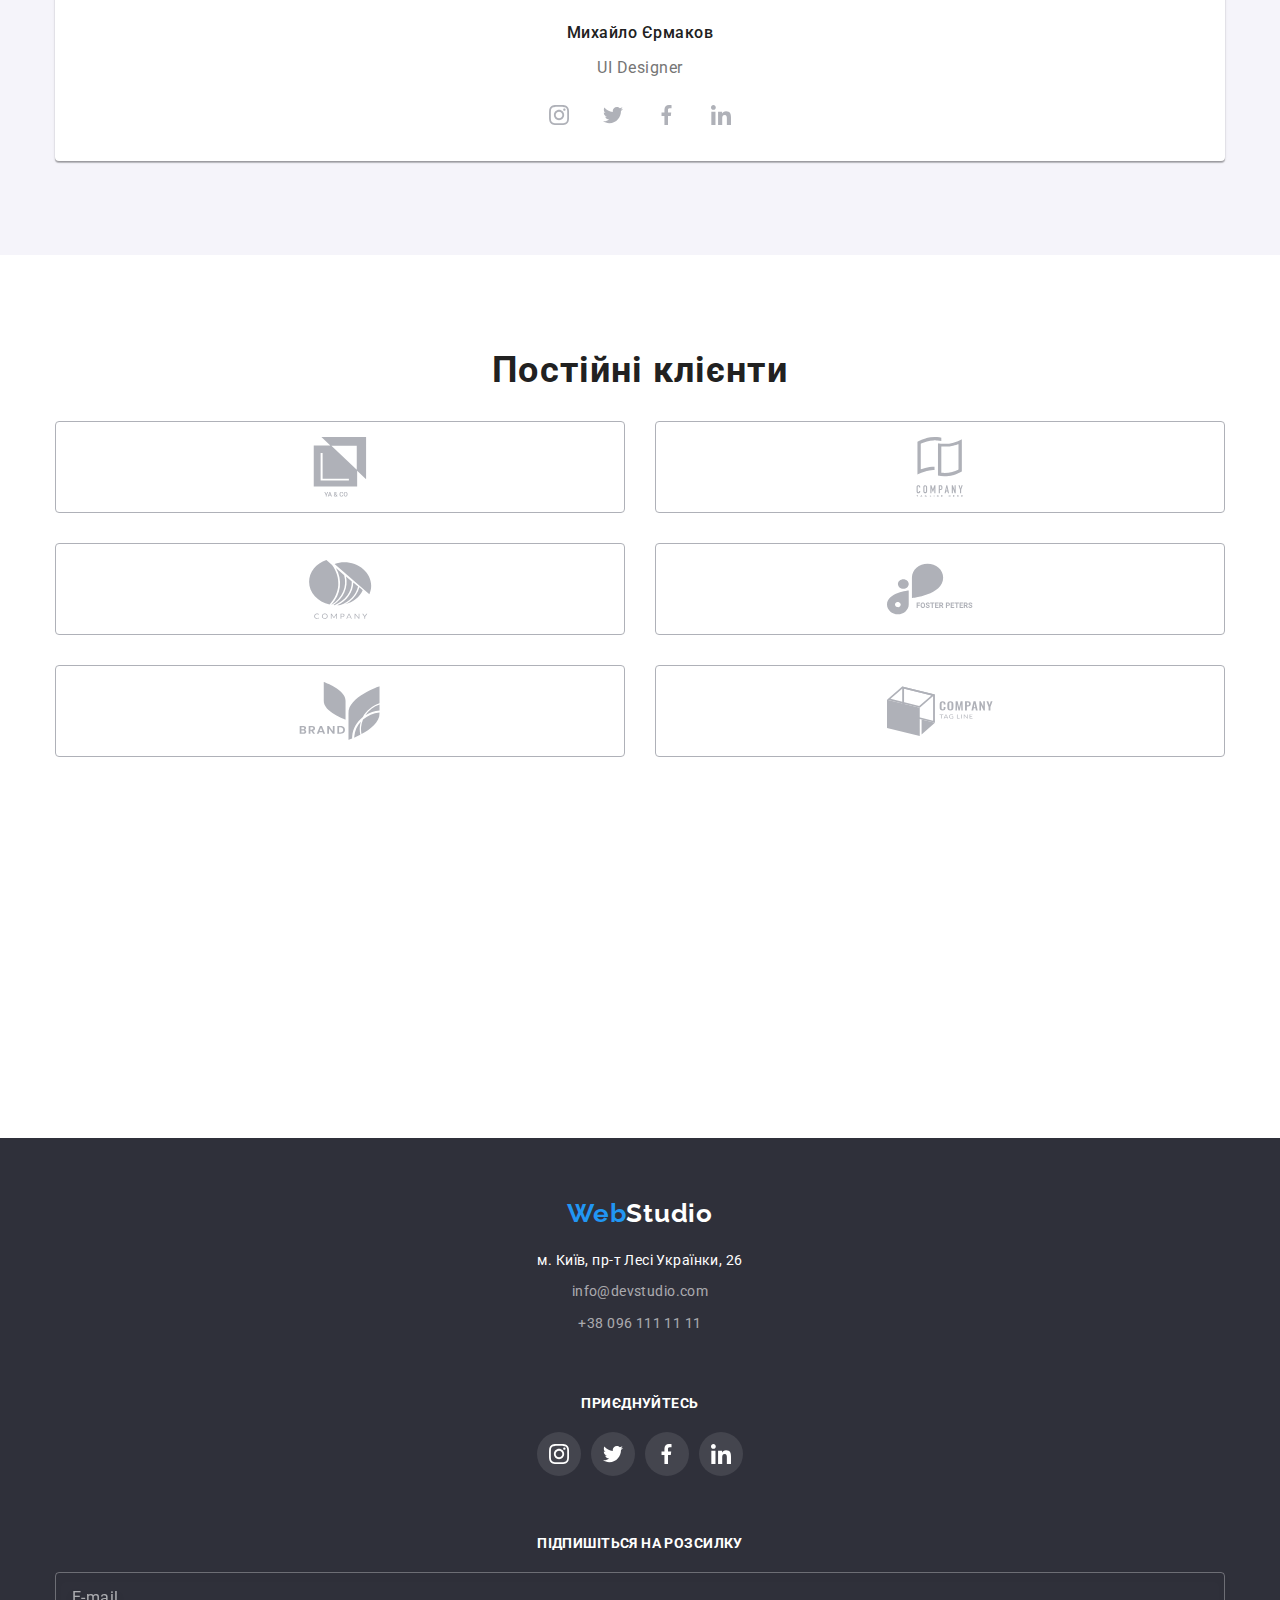
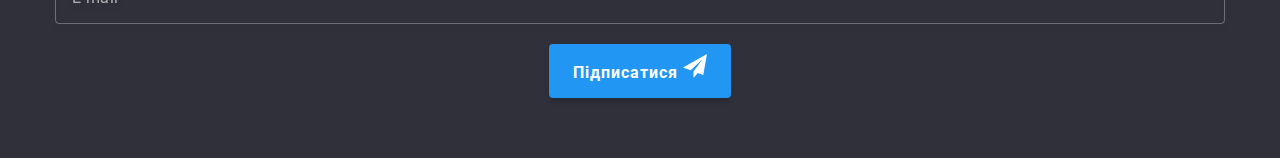
==== commit 22e53de2: "добавляет оформление футера для телефонов" ====
--- a/index.html
+++ b/index.html
@@ -454,7 +454,7 @@
     <!-- футер -->
     <footer class="page-footer">
       <div class="container page-footer__container">
-        <div class="logo-adress">
+        <div class="logo-address">
           <a href="./" class="page-footer__logo"><span class="logo--accent">Web</span>Studio</a>
           <address class="address">
             <ul class="address-list">
@@ -467,10 +467,10 @@
                   >м. Київ, пр-т Лесі Українки, 26</a
                 >
               </li>
-              <li class="adress-item">
+              <li class="address-list__item">
                 <a href="mailto:info@devstudio.com" class="address-list__link address-list__link--contacts">info@devstudio.com</a>
               </li>
-              <li class="adress-item">
+              <li class="address-list__item">
                 <a href="tel:+380961111111" class="address-list__link address-list__link--contacts">+38 096 111 11 11</a>
               </li>
             </ul>
@@ -518,13 +518,13 @@
             <p class="form-send-out__title" id="mailing-head">Підпишіться на розсилку</p>
             <label class="form-send-out__label">
               <input class="form-send-out__input" type="email" name="email" placeholder="E-mail" />
-              <button type="submit" class="button form-send-out__button--primary">
+            </label>
+            <button type="submit" class="button form-send-out__button--primary">
                 Підписатися
                 <svg class="form-send-out__icon" width="24" height="24">
                   <use href="./images/icons.svg#icon-send"></use>
                 </svg>
               </button>
-            </label>
           </div>
         </form>
       </div>
--- a/css/main.min.css
+++ b/css/main.min.css
@@ -1 +1 @@
-/*! modern-normalize v1.1.0 | MIT License | https://github.com/sindresorhus/modern-normalize */*,::before,::after{-webkit-box-sizing:border-box;box-sizing:border-box}html{-moz-tab-size:4;-o-tab-size:4;tab-size:4}html{line-height:1.15;-webkit-text-size-adjust:100%}body{margin:0}body{font-family:system-ui,-apple-system,"Segoe UI",Roboto,Helvetica,Arial,sans-serif,"Apple Color Emoji","Segoe UI Emoji"}hr{height:0;color:inherit}abbr[title]{-webkit-text-decoration:underline dotted;text-decoration:underline dotted}b,strong{font-weight:bolder}code,kbd,samp,pre{font-family:ui-monospace,SFMono-Regular,Consolas,"Liberation Mono",Menlo,monospace;font-size:1em}small{font-size:80%}sub,sup{font-size:75%;line-height:0;position:relative;vertical-align:baseline}sub{bottom:-0.25em}sup{top:-0.5em}table{text-indent:0;border-color:inherit}button,input,optgroup,select,textarea{font-family:inherit;font-size:100%;line-height:1.15;margin:0}button,select{text-transform:none}button,[type=button],[type=reset],[type=submit]{-webkit-appearance:button}::-moz-focus-inner{border-style:none;padding:0}:-moz-focusring{outline:1px dotted ButtonText}:-moz-ui-invalid{box-shadow:none}legend{padding:0}progress{vertical-align:baseline}::-webkit-inner-spin-button,::-webkit-outer-spin-button{height:auto}[type=search]{-webkit-appearance:textfield;outline-offset:-2px}::-webkit-search-decoration{-webkit-appearance:none}::-webkit-file-upload-button{-webkit-appearance:button;font:inherit}summary{display:list-item}.site-navigation__link{font-family:"Roboto";font-weight:500;font-size:40px;line-height:1.18;letter-spacing:.02em;color:#212121}@media screen and (min-width: 768px){.site-navigation__link{font-size:14px;line-height:1.14}}.logo{font-family:"Raleway";font-weight:700;font-size:24px;line-height:1.17;letter-spacing:.03em;color:#000}@media screen and (min-width: 1200px){.logo{font-size:26px;line-height:1.19}}.page-footer__logo{font-family:"Raleway";font-weight:700;font-size:24px;line-height:1.17;letter-spacing:.03em;color:#fff}@media screen and (min-width: 1200px){.page-footer__logo{font-size:26px;line-height:1.19}}@media screen and (max-width: 768px){.page-header-contacts__item:not(:first-child){font-family:"Roboto";font-weight:500;font-size:34px;line-height:1.18;letter-spacing:.02em;color:#2196f3}}.page-header-contacts__item{font-family:"Roboto";font-weight:500;font-size:24px;line-height:1.17;letter-spacing:.02em;color:#757575}@media screen and (min-width: 768px){.page-header-contacts__item{font-size:12px}}@media screen and (min-width: 1200px){.page-header-contacts__item{font-size:14px;line-height:1.14}}.nav-menu__social-media{font-family:"Roboto";font-weight:500;font-size:18px;line-height:1.22;letter-spacing:.02em;color:#2196f3}.nav-menu__social-media,.page-header-contacts__link,.site-navigation__link,.page-footer__logo,.logo{text-decoration:none}.nav-menu__social-media-list,.page-header-contacts,.site-navigation__list{list-style:none;margin:0;padding:0}.nav-menu__button{display:-webkit-box;display:-ms-flexbox;display:flex;-webkit-box-pack:center;-ms-flex-pack:center;justify-content:center;-webkit-box-align:center;-ms-flex-align:center;align-items:center}.visually-hidden{position:absolute;white-space:nowrap;width:1px;height:1px;overflow:hidden;border:0;padding:0;clip:rect(0 0 0 0);-webkit-clip-path:inset(50%);clip-path:inset(50%);margin:-1px}.back-drop.is-hidden{opacity:0;pointer-events:none;visibility:hidden}.container{min-width:320px;padding-right:15px;padding-left:15px;margin-left:auto;margin-right:auto}@media screen and (min-width: 480px){.container{width:480px}}@media screen and (min-width: 768px){.container{width:768px}}@media screen and (min-width: 1200px){.container{width:1200px}}.section{padding-top:60px;padding-bottom:60px}@media screen and (min-width: 1200px){.section{padding-top:94px;padding-bottom:94px}}.logo{display:inline-block;padding-top:16px;padding-bottom:16px}.logo--accent{color:#2196f3}@media screen and (max-width: 768px){.site-navigation__item:not(:first-child){margin-top:32px}}.site-navigation__link{-webkit-transition:color 250ms cubic-bezier(0.4, 0, 0.2, 1);transition:color 250ms cubic-bezier(0.4, 0, 0.2, 1)}.site-navigation__link:hover,.site-navigation__link:focus{color:#2196f3}.page-header-contacts{display:-webkit-box;display:-ms-flexbox;display:flex;margin-top:auto}@media screen and (max-width: 1200px){.page-header-contacts{-webkit-box-orient:vertical;-webkit-box-direction:reverse;-ms-flex-direction:column-reverse;flex-direction:column-reverse}}@media screen and (max-width: 768px){.page-header-contacts__item:not(:first-child){margin-bottom:32px}}.page-header-contacts__link{color:inherit}@media screen and (max-width: 768px){.page-header-contacts__icon-mail{display:none}}@media screen and (max-width: 768px){.page-header-contacts__icon-phone{display:none}}.page-header__container{position:relative;overflow:hidden}@media screen and (max-width: 768px){.nav-menu{position:fixed;top:0;left:0;width:100vw;height:100vh;-webkit-transform:translateX(100%);transform:translateX(100%);z-index:999;display:-webkit-box;display:-ms-flexbox;display:flex;-webkit-box-orient:vertical;-webkit-box-direction:normal;-ms-flex-direction:column;flex-direction:column;-ms-flex-line-pack:justify;align-content:space-between;padding:48px 40px;background-color:#fff;-webkit-transition:-webkit-transform 250ms cubic-bezier(0.4, 0, 0.2, 1);transition:-webkit-transform 250ms cubic-bezier(0.4, 0, 0.2, 1);transition:transform 250ms cubic-bezier(0.4, 0, 0.2, 1);transition:transform 250ms cubic-bezier(0.4, 0, 0.2, 1), -webkit-transform 250ms cubic-bezier(0.4, 0, 0.2, 1)}}@media screen and (max-width: 768px){.nav-menu.is-open{-webkit-transform:translateX(0);transform:translateX(0)}}.nav-menu__social-media-list{display:-webkit-box;display:-ms-flexbox;display:flex;-ms-flex-wrap:wrap;flex-wrap:wrap;gap:10px;margin-top:64px}.nav-menu__social-media-item:nth-child(-n+3) .nav-menu__social-media::after{content:"";display:inline-block;width:1px;height:22px;background-color:rgba(33,33,33,.2);vertical-align:middle;margin-left:10px}.page-header__close-icon{fill:currentColor}.nav-menu__button{position:absolute;top:10px;right:10px;width:40px;height:40px;border:none;background-color:rgba(0,0,0,0);color:#212121;-webkit-transition:color 250ms cubic-bezier(0.4, 0, 0.2, 1);transition:color 250ms cubic-bezier(0.4, 0, 0.2, 1)}.nav-menu__button:hover,.nav-menu__button:focus{color:#2196f3}@media screen and (max-width: 1200px){.services{display:none}}/*# sourceMappingURL=main.min.css.map */+/*! modern-normalize v1.1.0 | MIT License | https://github.com/sindresorhus/modern-normalize */*,::before,::after{-webkit-box-sizing:border-box;box-sizing:border-box}html{-moz-tab-size:4;-o-tab-size:4;tab-size:4}html{line-height:1.15;-webkit-text-size-adjust:100%}body{margin:0}body{font-family:system-ui,-apple-system,"Segoe UI",Roboto,Helvetica,Arial,sans-serif,"Apple Color Emoji","Segoe UI Emoji"}hr{height:0;color:inherit}abbr[title]{-webkit-text-decoration:underline dotted;text-decoration:underline dotted}b,strong{font-weight:bolder}code,kbd,samp,pre{font-family:ui-monospace,SFMono-Regular,Consolas,"Liberation Mono",Menlo,monospace;font-size:1em}small{font-size:80%}sub,sup{font-size:75%;line-height:0;position:relative;vertical-align:baseline}sub{bottom:-0.25em}sup{top:-0.5em}table{text-indent:0;border-color:inherit}button,input,optgroup,select,textarea{font-family:inherit;font-size:100%;line-height:1.15;margin:0}button,select{text-transform:none}button,[type=button],[type=reset],[type=submit]{-webkit-appearance:button}::-moz-focus-inner{border-style:none;padding:0}:-moz-focusring{outline:1px dotted ButtonText}:-moz-ui-invalid{box-shadow:none}legend{padding:0}progress{vertical-align:baseline}::-webkit-inner-spin-button,::-webkit-outer-spin-button{height:auto}[type=search]{-webkit-appearance:textfield;outline-offset:-2px}::-webkit-search-decoration{-webkit-appearance:none}::-webkit-file-upload-button{-webkit-appearance:button;font:inherit}summary{display:list-item}.features-card__text{font-family:"Roboto";font-size:14px;line-height:1.71;letter-spacing:.03em;color:#757575}.clients__title,.team__title{font-family:"Roboto";font-size:28px;line-height:1.18;text-align:center;letter-spacing:.03em;color:#212121}@media screen and (min-width: 1200px){.clients__title,.team__title{font-size:36px;line-height:1.17}}.features-card__title{font-family:"Roboto";font-weight:700;font-size:14px;line-height:1.14;letter-spacing:.03em;text-transform:uppercase;color:#212121}@media screen and (max-width: 768px){.features-card__title{text-align:center}}.form-send-out__title,.social-medias-subscribe__title{font-family:"Roboto";font-weight:700;font-size:14px;line-height:1.14;letter-spacing:.03em;text-transform:uppercase;color:#fff}.site-navigation__link{font-family:"Roboto";font-weight:500;font-size:40px;line-height:1.18;letter-spacing:.02em;color:#212121}@media screen and (min-width: 768px){.site-navigation__link{font-size:14px;line-height:1.14}}.logo{font-family:"Raleway";font-weight:700;font-size:24px;line-height:1.17;letter-spacing:.03em;color:#000}@media screen and (min-width: 1200px){.logo{font-size:26px;line-height:1.19}}.page-footer__logo{font-family:"Raleway";font-weight:700;font-size:24px;line-height:1.17;letter-spacing:.03em;color:#fff}@media screen and (min-width: 1200px){.page-footer__logo{font-size:26px;line-height:1.19}}@media screen and (max-width: 768px){.page-header-contacts__item:not(:first-child){font-family:"Roboto";font-weight:500;font-size:34px;line-height:1.18;letter-spacing:.02em;color:#2196f3}}.page-header-contacts__item{font-family:"Roboto";font-weight:500;font-size:24px;line-height:1.17;letter-spacing:.02em;color:#757575}@media screen and (min-width: 768px){.page-header-contacts__item{font-size:12px}}@media screen and (min-width: 1200px){.page-header-contacts__item{font-size:14px;line-height:1.14}}.hero__title{font-family:"Roboto";font-weight:900;font-size:26px;line-height:1.62;text-align:center;letter-spacing:.06em;text-transform:uppercase;color:#fff}@media screen and (min-width: 1200px){.hero__title{font-size:44px;line-height:1.36}}.button--primary,.form-send-out__button--primary{font-family:"Roboto";font-weight:700;font-size:16px;line-height:1.88;letter-spacing:.06em;color:#fff}.button--secondary{font-family:"Roboto";font-weight:500;font-size:16px;line-height:1.62;text-align:center;letter-spacing:.03em;color:#212121}.nav-menu__social-media{font-family:"Roboto";font-weight:500;font-size:18px;line-height:1.22;letter-spacing:.02em;color:#2196f3}.team-card__title{font-family:"Roboto";font-weight:500;font-size:16px;line-height:1.19;text-align:center;letter-spacing:.03em;color:#212121}.team-card__position{font-family:"Roboto";font-size:16px;line-height:1.19;text-align:center;letter-spacing:.03em;color:#757575}.address-list__link--address{font-family:"Roboto";font-size:14px;line-height:1.71;letter-spacing:.03em;color:#fff}.address-list__link--contacts{font-family:"Roboto";font-size:14px;line-height:1.71;letter-spacing:.03em;color:rgba(255,255,255,.6)}.form-send-out__input::-webkit-input-placeholder{font-family:"Roboto";font-size:16px;line-height:1.25;letter-spacing:.03em;color:rgba(255,255,255,.6)}.form-send-out__input::-moz-placeholder{font-family:"Roboto";font-size:16px;line-height:1.25;letter-spacing:.03em;color:rgba(255,255,255,.6)}.form-send-out__input:-ms-input-placeholder{font-family:"Roboto";font-size:16px;line-height:1.25;letter-spacing:.03em;color:rgba(255,255,255,.6)}.form-send-out__input::-ms-input-placeholder{font-family:"Roboto";font-size:16px;line-height:1.25;letter-spacing:.03em;color:rgba(255,255,255,.6)}.form-send-out__input::placeholder,.form-send-out__input{font-family:"Roboto";font-size:16px;line-height:1.25;letter-spacing:.03em;color:rgba(255,255,255,.6)}.address-list__link,.page-header-contacts__link,.site-navigation__link,.nav-menu__social-media,.page-footer__logo,.logo{text-decoration:none}.page-footer__social-medias-list,.address-list,.clients__list,.social-medias,.team-list,.features-list,.page-header-contacts,.site-navigation__list,.nav-menu__social-media-list{list-style:none;margin:0;padding:0}.page-footer__social-medias-link,.clients__link,.social-medias__link,.features-card__thumb,.form-send-out__button--primary,.nav-menu__button{display:-webkit-box;display:-ms-flexbox;display:flex;-webkit-box-pack:center;-ms-flex-pack:center;justify-content:center;-webkit-box-align:center;-ms-flex-align:center;align-items:center}.hero{background-position:center;background-repeat:no-repeat}.visually-hidden{position:absolute;white-space:nowrap;width:1px;height:1px;overflow:hidden;border:0;padding:0;clip:rect(0 0 0 0);-webkit-clip-path:inset(50%);clip-path:inset(50%);margin:-1px}.back-drop.is-hidden{opacity:0;pointer-events:none;visibility:hidden}.container{min-width:320px;padding-right:15px;padding-left:15px;margin-left:auto;margin-right:auto}@media screen and (min-width: 480px){.container{width:480px}}@media screen and (min-width: 768px){.container{width:768px}}@media screen and (min-width: 1200px){.container{width:1200px}}.section{padding-top:60px;padding-bottom:60px}@media screen and (min-width: 1200px){.section{padding-top:94px;padding-bottom:94px}}.logo{display:inline-block;padding-top:16px;padding-bottom:16px}.logo--accent{color:#2196f3}.page-footer__logo{display:inline-block;margin-bottom:20px}.nav-menu__button{position:absolute;top:10px;right:10px;width:40px;height:40px;border:none;background-color:rgba(0,0,0,0);color:#212121;-webkit-transition:color 250ms cubic-bezier(0.4, 0, 0.2, 1);transition:color 250ms cubic-bezier(0.4, 0, 0.2, 1)}.nav-menu__button:hover,.nav-menu__button:focus{color:#2196f3}.button,.button--secondary,.button--primary,.form-send-out__button--primary{border-radius:4px;text-align:center;border:none;cursor:pointer}.button--primary,.form-send-out__button--primary{display:inline-block;padding:10px 24px;-webkit-box-shadow:0px 4px 4px rgba(0,0,0,.15);box-shadow:0px 4px 4px rgba(0,0,0,.15);background-color:#2196f3;-webkit-transition:background-color 250ms cubic-bezier(0.4, 0, 0.2, 1);transition:background-color 250ms cubic-bezier(0.4, 0, 0.2, 1)}.button--primary:hover,.form-send-out__button--primary:hover,.button--primary:focus,.form-send-out__button--primary:focus{background-color:#188ce8}.button--secondary{display:inline-block;background-color:#f5f4fa;padding:6px 22px;-webkit-transition:color 250ms cubic-bezier(0.4, 0, 0.2, 1),background-color 250ms cubic-bezier(0.4, 0, 0.2, 1),-webkit-box-shadow 250ms cubic-bezier(0.4, 0, 0.2, 1);transition:color 250ms cubic-bezier(0.4, 0, 0.2, 1),background-color 250ms cubic-bezier(0.4, 0, 0.2, 1),-webkit-box-shadow 250ms cubic-bezier(0.4, 0, 0.2, 1);transition:color 250ms cubic-bezier(0.4, 0, 0.2, 1),background-color 250ms cubic-bezier(0.4, 0, 0.2, 1),box-shadow 250ms cubic-bezier(0.4, 0, 0.2, 1);transition:color 250ms cubic-bezier(0.4, 0, 0.2, 1),background-color 250ms cubic-bezier(0.4, 0, 0.2, 1),box-shadow 250ms cubic-bezier(0.4, 0, 0.2, 1),-webkit-box-shadow 250ms cubic-bezier(0.4, 0, 0.2, 1)}.button--secondary:hover,.button--secondary:focus{background-color:#2196f3;color:#fff;-webkit-box-shadow:0px 3px 1px rgba(0,0,0,.1),0px 1px 2px rgba(0,0,0,.08),0px 2px 2px rgba(0,0,0,.12);box-shadow:0px 3px 1px rgba(0,0,0,.1),0px 1px 2px rgba(0,0,0,.08),0px 2px 2px rgba(0,0,0,.12)}.page-header__container{position:relative;overflow:hidden}@media screen and (max-width: 768px){.nav-menu{position:fixed;top:0;left:0;width:100vw;height:100vh;-webkit-transform:translateX(100%);transform:translateX(100%);z-index:999;display:-webkit-box;display:-ms-flexbox;display:flex;-webkit-box-orient:vertical;-webkit-box-direction:normal;-ms-flex-direction:column;flex-direction:column;-ms-flex-line-pack:justify;align-content:space-between;padding:48px 40px;background-color:#fff;-webkit-transition:-webkit-transform 250ms cubic-bezier(0.4, 0, 0.2, 1);transition:-webkit-transform 250ms cubic-bezier(0.4, 0, 0.2, 1);transition:transform 250ms cubic-bezier(0.4, 0, 0.2, 1);transition:transform 250ms cubic-bezier(0.4, 0, 0.2, 1), -webkit-transform 250ms cubic-bezier(0.4, 0, 0.2, 1)}}@media screen and (max-width: 768px){.nav-menu.is-open{-webkit-transform:translateX(0);transform:translateX(0)}}.nav-menu__social-media-list{display:-webkit-box;display:-ms-flexbox;display:flex;-ms-flex-wrap:wrap;flex-wrap:wrap;gap:10px;margin-top:64px}.nav-menu__social-media-item:nth-child(-n+3) .nav-menu__social-media::after{content:"";display:inline-block;width:1px;height:22px;background-color:rgba(33,33,33,.2);vertical-align:middle;margin-left:10px}.page-header__close-icon{fill:currentColor}@media screen and (max-width: 768px){.site-navigation__item:not(:first-child){margin-top:32px}}.site-navigation__link{-webkit-transition:color 250ms cubic-bezier(0.4, 0, 0.2, 1);transition:color 250ms cubic-bezier(0.4, 0, 0.2, 1)}.site-navigation__link:hover,.site-navigation__link:focus{color:#2196f3}.page-header-contacts{display:-webkit-box;display:-ms-flexbox;display:flex;margin-top:auto}@media screen and (max-width: 1200px){.page-header-contacts{-webkit-box-orient:vertical;-webkit-box-direction:reverse;-ms-flex-direction:column-reverse;flex-direction:column-reverse}}@media screen and (max-width: 768px){.page-header-contacts__item:not(:first-child){margin-bottom:32px}}.page-header-contacts__link{color:inherit}@media screen and (max-width: 768px){.page-header-contacts__icon-mail{display:none}}@media screen and (max-width: 768px){.page-header-contacts__icon-phone{display:none}}.hero{background-color:#2f303a;text-align:center;padding-top:118px;padding-bottom:118px}.features-card:not(:last-child){margin-bottom:30px}.features-card__thumb{width:100%;height:120px;background-color:#f5f4fa}@media screen and (max-width: 1200px){.services{display:none}}.team{background-color:#f5f4fa}.team__title{margin-top:0;margin-bottom:30px}.team-card{-webkit-box-shadow:0px 1px 3px rgba(0,0,0,.12),0px 1px 1px rgba(0,0,0,.14),0px 2px 1px rgba(0,0,0,.2);box-shadow:0px 1px 3px rgba(0,0,0,.12),0px 1px 1px rgba(0,0,0,.14),0px 2px 1px rgba(0,0,0,.2);border-radius:0px 0px 4px 4px;width:100%;background-color:#fff}@media screen and (max-width: 768px){.team-card:not(:last-child){margin-bottom:30px}}.team-card__footer{padding-top:30px;padding-bottom:24px}.team-card__title{margin-bottom:10px}.team-card__position{margin-bottom:16px}.social-medias{display:-webkit-box;display:-ms-flexbox;display:flex;-webkit-box-pack:center;-ms-flex-pack:center;justify-content:center}.social-medias__item:not(:last-child){margin-right:10px}.social-medias__link{width:44px;height:44px;color:#afb1b8;border-radius:50%;-webkit-transition:color 250ms cubic-bezier(0.4, 0, 0.2, 1),background-color 250ms cubic-bezier(0.4, 0, 0.2, 1);transition:color 250ms cubic-bezier(0.4, 0, 0.2, 1),background-color 250ms cubic-bezier(0.4, 0, 0.2, 1)}.social-medias__link:hover,.social-medias__link:focus{color:#fff;background-color:#2196f3}.social-medias__icon{fill:currentColor}.clients__title{margin-top:0;margin-bottom:30px}.clients__list{display:-webkit-box;display:-ms-flexbox;display:flex;-ms-flex-wrap:wrap;flex-wrap:wrap}.clients__item{width:calc((100% - 30px)/2)}.clients__item:nth-child(2n+1){margin-right:30px}.clients__item:nth-child(-n+4){margin-bottom:30px}.clients__link{width:100%;height:92px;color:#afb1b8;border:1px solid #afb1b8;border-radius:4px;-webkit-transition:color 250ms cubic-bezier(0.4, 0, 0.2, 1),border-color 250ms cubic-bezier(0.4, 0, 0.2, 1);transition:color 250ms cubic-bezier(0.4, 0, 0.2, 1),border-color 250ms cubic-bezier(0.4, 0, 0.2, 1)}.clients__link:hover,.clients__link:focus{color:#2196f3;border-color:#2196f3}.clients__icon{fill:currentColor}.page-footer{background-color:#2f303a;padding-top:60px;padding-bottom:60px;text-align:center}.logo-address{margin-bottom:60px}.address-list__item:not(:last-child){margin-bottom:8px}.address-list__link{font-style:normal;-webkit-transition:color 250ms cubic-bezier(0.4, 0, 0.2, 1);transition:color 250ms cubic-bezier(0.4, 0, 0.2, 1)}.address-list__link:hover,.address-list__link:focus{color:#2196f3}.social-medias-subscribe{margin-bottom:60px}.social-medias-subscribe__title{margin-top:0;margin-bottom:20px}.page-footer__social-medias-list{display:-webkit-box;display:-ms-flexbox;display:flex;-webkit-box-pack:center;-ms-flex-pack:center;justify-content:center}.page-footer__social-medias-item:not(:last-child){margin-right:10px}.page-footer__social-medias-link{width:44px;height:44px;border-radius:50%;background-color:rgba(255,255,255,.1);color:#fff;-webkit-transition:background-color 250ms cubic-bezier(0.4, 0, 0.2, 1);transition:background-color 250ms cubic-bezier(0.4, 0, 0.2, 1)}.page-footer__social-medias-link:hover,.page-footer__social-medias-link:focus{background-color:#2196f3}.page-footer__social-medias-icon{fill:currentColor}.form-send-out{width:100%}.form-send-out__title{margin-top:0;margin-bottom:20px}.form-send-out__label{display:block}.form-send-out__input{padding:15px 16px;width:100%;margin-bottom:20px;border:1px solid rgba(255,255,255,.3);border-radius:4px;-webkit-filter:drop-shadow(0px 4px 4px rgba(0, 0, 0, 0.15));filter:drop-shadow(0px 4px 4px rgba(0, 0, 0, 0.15));background-color:rgba(0,0,0,0)}/*# sourceMappingURL=main.min.css.map */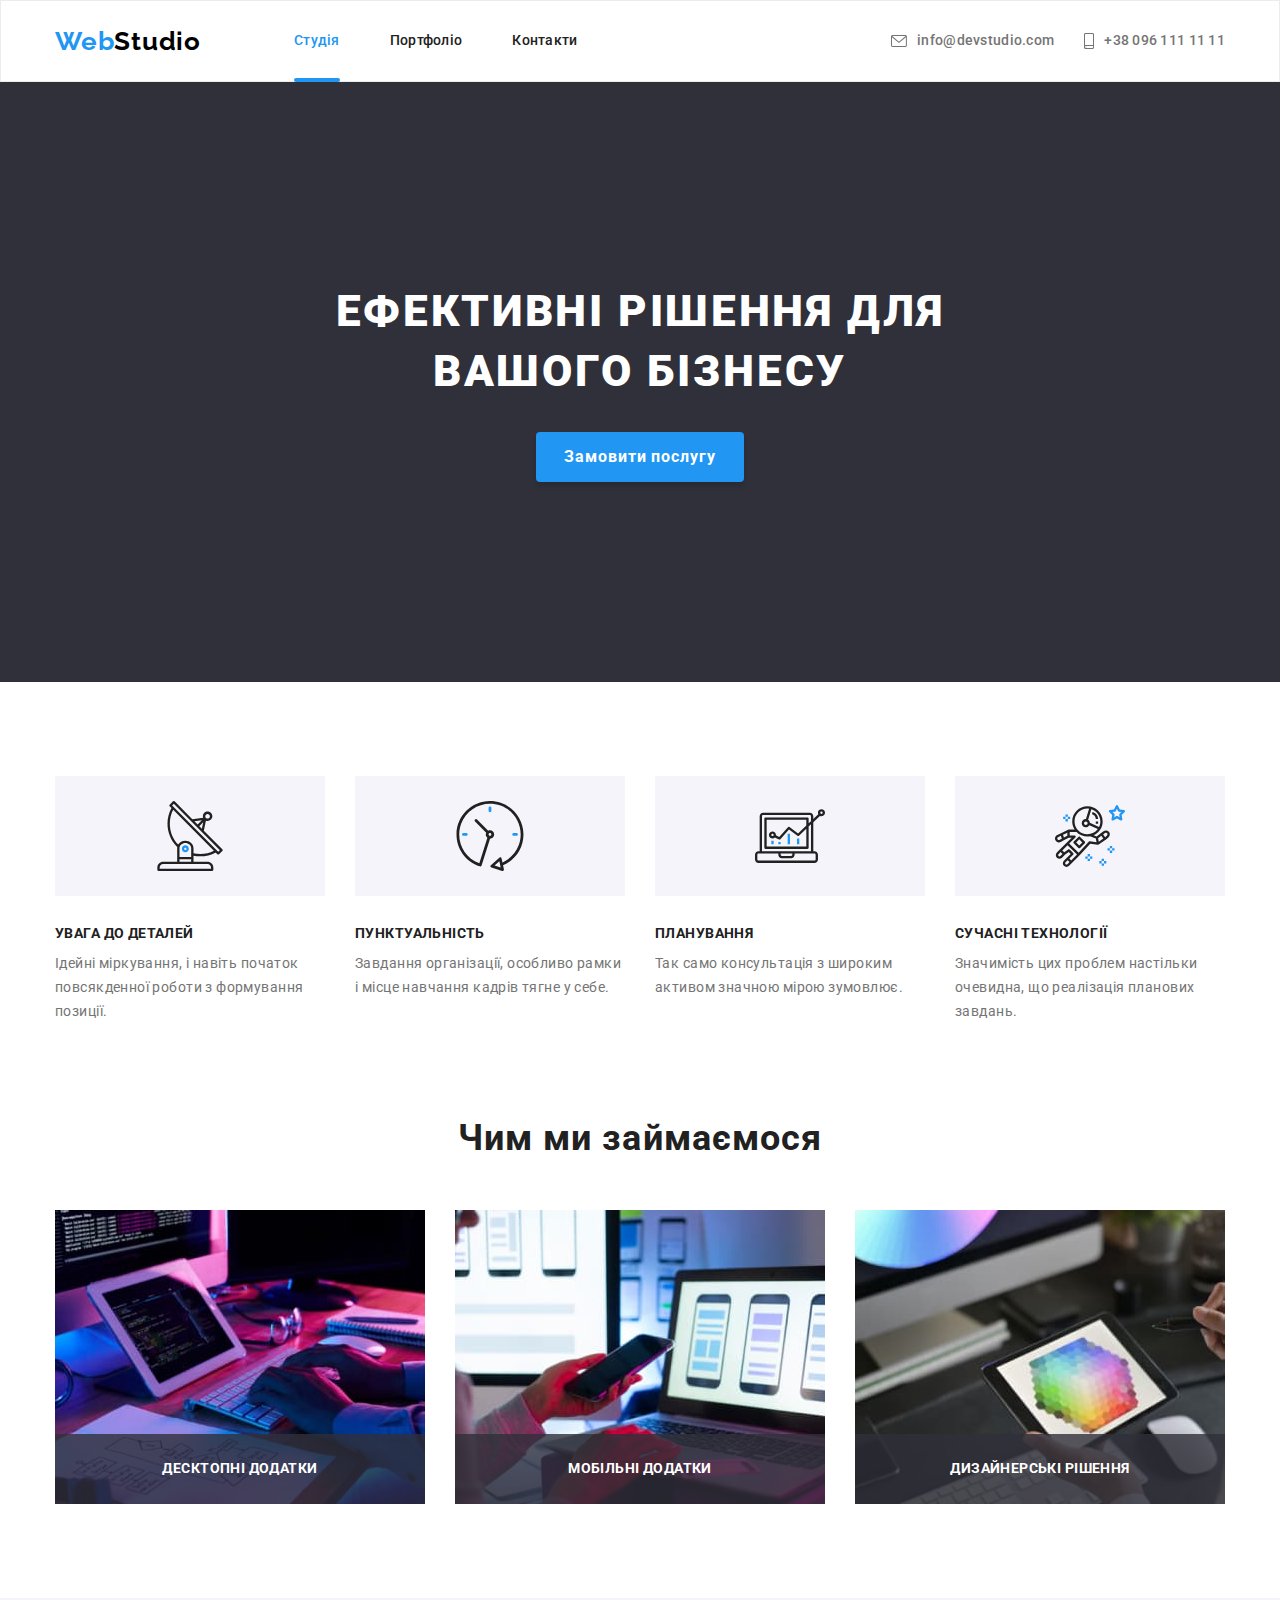
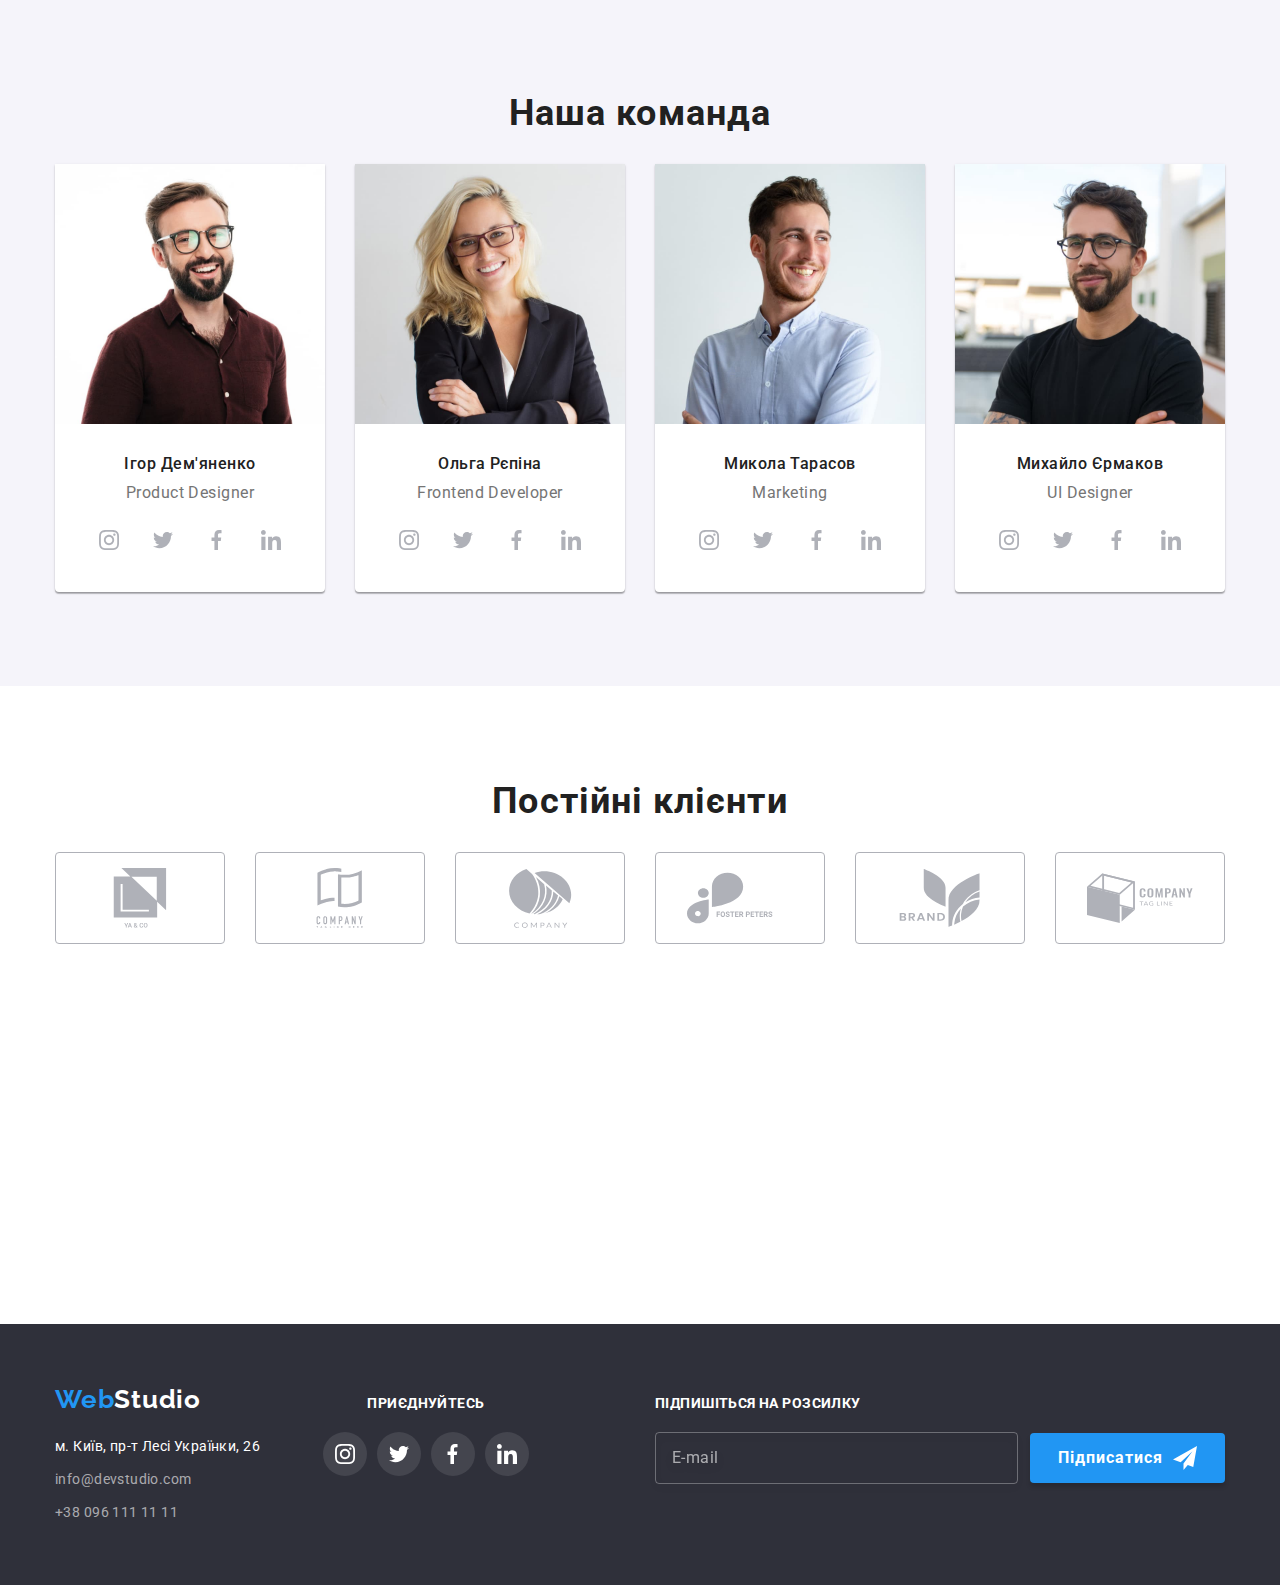
==== commit ee2244d0: "добавляет разметку футера для десктопов" ====
--- a/index.html
+++ b/index.html
@@ -516,7 +516,8 @@
         <form name="send-out" autocomplete="off"></form>
           <div role="group" class="form-send-out" aria-labelledby="mailing-head">
             <p class="form-send-out__title" id="mailing-head">Підпишіться на розсилку</p>
-            <label class="form-send-out__label">
+            <div class="form-send-out__input-button-group">
+              <label class="form-send-out__label">
               <input class="form-send-out__input" type="email" name="email" placeholder="E-mail" />
             </label>
             <button type="submit" class="button form-send-out__button--primary">
@@ -525,6 +526,7 @@
                   <use href="./images/icons.svg#icon-send"></use>
                 </svg>
               </button>
+            </div>
           </div>
         </form>
       </div>
--- a/css/main.min.css
+++ b/css/main.min.css
@@ -1 +1 @@
-/*! modern-normalize v1.1.0 | MIT License | https://github.com/sindresorhus/modern-normalize */*,::before,::after{-webkit-box-sizing:border-box;box-sizing:border-box}html{-moz-tab-size:4;-o-tab-size:4;tab-size:4}html{line-height:1.15;-webkit-text-size-adjust:100%}body{margin:0}body{font-family:system-ui,-apple-system,"Segoe UI",Roboto,Helvetica,Arial,sans-serif,"Apple Color Emoji","Segoe UI Emoji"}hr{height:0;color:inherit}abbr[title]{-webkit-text-decoration:underline dotted;text-decoration:underline dotted}b,strong{font-weight:bolder}code,kbd,samp,pre{font-family:ui-monospace,SFMono-Regular,Consolas,"Liberation Mono",Menlo,monospace;font-size:1em}small{font-size:80%}sub,sup{font-size:75%;line-height:0;position:relative;vertical-align:baseline}sub{bottom:-0.25em}sup{top:-0.5em}table{text-indent:0;border-color:inherit}button,input,optgroup,select,textarea{font-family:inherit;font-size:100%;line-height:1.15;margin:0}button,select{text-transform:none}button,[type=button],[type=reset],[type=submit]{-webkit-appearance:button}::-moz-focus-inner{border-style:none;padding:0}:-moz-focusring{outline:1px dotted ButtonText}:-moz-ui-invalid{box-shadow:none}legend{padding:0}progress{vertical-align:baseline}::-webkit-inner-spin-button,::-webkit-outer-spin-button{height:auto}[type=search]{-webkit-appearance:textfield;outline-offset:-2px}::-webkit-search-decoration{-webkit-appearance:none}::-webkit-file-upload-button{-webkit-appearance:button;font:inherit}summary{display:list-item}.features-card__text{font-family:"Roboto";font-size:14px;line-height:1.71;letter-spacing:.03em;color:#757575}.clients__title,.team__title{font-family:"Roboto";font-size:28px;line-height:1.18;text-align:center;letter-spacing:.03em;color:#212121}@media screen and (min-width: 1200px){.clients__title,.team__title{font-size:36px;line-height:1.17}}.features-card__title{font-family:"Roboto";font-weight:700;font-size:14px;line-height:1.14;letter-spacing:.03em;text-transform:uppercase;color:#212121}@media screen and (max-width: 768px){.features-card__title{text-align:center}}.form-send-out__title,.social-medias-subscribe__title{font-family:"Roboto";font-weight:700;font-size:14px;line-height:1.14;letter-spacing:.03em;text-transform:uppercase;color:#fff}.site-navigation__link{font-family:"Roboto";font-weight:500;font-size:40px;line-height:1.18;letter-spacing:.02em;color:#212121}@media screen and (min-width: 768px){.site-navigation__link{font-size:14px;line-height:1.14}}.logo{font-family:"Raleway";font-weight:700;font-size:24px;line-height:1.17;letter-spacing:.03em;color:#000}@media screen and (min-width: 1200px){.logo{font-size:26px;line-height:1.19}}.page-footer__logo{font-family:"Raleway";font-weight:700;font-size:24px;line-height:1.17;letter-spacing:.03em;color:#fff}@media screen and (min-width: 1200px){.page-footer__logo{font-size:26px;line-height:1.19}}@media screen and (max-width: 768px){.page-header-contacts__item:not(:first-child){font-family:"Roboto";font-weight:500;font-size:34px;line-height:1.18;letter-spacing:.02em;color:#2196f3}}.page-header-contacts__item{font-family:"Roboto";font-weight:500;font-size:24px;line-height:1.17;letter-spacing:.02em;color:#757575}@media screen and (min-width: 768px){.page-header-contacts__item{font-size:12px}}@media screen and (min-width: 1200px){.page-header-contacts__item{font-size:14px;line-height:1.14}}.hero__title{font-family:"Roboto";font-weight:900;font-size:26px;line-height:1.62;text-align:center;letter-spacing:.06em;text-transform:uppercase;color:#fff}@media screen and (min-width: 1200px){.hero__title{font-size:44px;line-height:1.36}}.button--primary,.form-send-out__button--primary{font-family:"Roboto";font-weight:700;font-size:16px;line-height:1.88;letter-spacing:.06em;color:#fff}.button--secondary{font-family:"Roboto";font-weight:500;font-size:16px;line-height:1.62;text-align:center;letter-spacing:.03em;color:#212121}.nav-menu__social-media{font-family:"Roboto";font-weight:500;font-size:18px;line-height:1.22;letter-spacing:.02em;color:#2196f3}.team-card__title{font-family:"Roboto";font-weight:500;font-size:16px;line-height:1.19;text-align:center;letter-spacing:.03em;color:#212121}.team-card__position{font-family:"Roboto";font-size:16px;line-height:1.19;text-align:center;letter-spacing:.03em;color:#757575}.address-list__link--address{font-family:"Roboto";font-size:14px;line-height:1.71;letter-spacing:.03em;color:#fff}.address-list__link--contacts{font-family:"Roboto";font-size:14px;line-height:1.71;letter-spacing:.03em;color:rgba(255,255,255,.6)}.form-send-out__input::-webkit-input-placeholder{font-family:"Roboto";font-size:16px;line-height:1.25;letter-spacing:.03em;color:rgba(255,255,255,.6)}.form-send-out__input::-moz-placeholder{font-family:"Roboto";font-size:16px;line-height:1.25;letter-spacing:.03em;color:rgba(255,255,255,.6)}.form-send-out__input:-ms-input-placeholder{font-family:"Roboto";font-size:16px;line-height:1.25;letter-spacing:.03em;color:rgba(255,255,255,.6)}.form-send-out__input::-ms-input-placeholder{font-family:"Roboto";font-size:16px;line-height:1.25;letter-spacing:.03em;color:rgba(255,255,255,.6)}.form-send-out__input::placeholder,.form-send-out__input{font-family:"Roboto";font-size:16px;line-height:1.25;letter-spacing:.03em;color:rgba(255,255,255,.6)}.address-list__link,.page-header-contacts__link,.site-navigation__link,.nav-menu__social-media,.page-footer__logo,.logo{text-decoration:none}.page-footer__social-medias-list,.address-list,.clients__list,.social-medias,.team-list,.features-list,.page-header-contacts,.site-navigation__list,.nav-menu__social-media-list{list-style:none;margin:0;padding:0}.page-footer__social-medias-link,.clients__link,.social-medias__link,.features-card__thumb,.form-send-out__button--primary,.nav-menu__button{display:-webkit-box;display:-ms-flexbox;display:flex;-webkit-box-pack:center;-ms-flex-pack:center;justify-content:center;-webkit-box-align:center;-ms-flex-align:center;align-items:center}.hero{background-position:center;background-repeat:no-repeat}.visually-hidden{position:absolute;white-space:nowrap;width:1px;height:1px;overflow:hidden;border:0;padding:0;clip:rect(0 0 0 0);-webkit-clip-path:inset(50%);clip-path:inset(50%);margin:-1px}.back-drop.is-hidden{opacity:0;pointer-events:none;visibility:hidden}.container{min-width:320px;padding-right:15px;padding-left:15px;margin-left:auto;margin-right:auto}@media screen and (min-width: 480px){.container{width:480px}}@media screen and (min-width: 768px){.container{width:768px}}@media screen and (min-width: 1200px){.container{width:1200px}}.section{padding-top:60px;padding-bottom:60px}@media screen and (min-width: 1200px){.section{padding-top:94px;padding-bottom:94px}}.logo{display:inline-block;padding-top:16px;padding-bottom:16px}.logo--accent{color:#2196f3}.page-footer__logo{display:inline-block;margin-bottom:20px}.nav-menu__button{position:absolute;top:10px;right:10px;width:40px;height:40px;border:none;background-color:rgba(0,0,0,0);color:#212121;-webkit-transition:color 250ms cubic-bezier(0.4, 0, 0.2, 1);transition:color 250ms cubic-bezier(0.4, 0, 0.2, 1)}.nav-menu__button:hover,.nav-menu__button:focus{color:#2196f3}.button,.button--secondary,.button--primary,.form-send-out__button--primary{border-radius:4px;text-align:center;border:none;cursor:pointer}.button--primary,.form-send-out__button--primary{display:inline-block;padding:10px 24px;-webkit-box-shadow:0px 4px 4px rgba(0,0,0,.15);box-shadow:0px 4px 4px rgba(0,0,0,.15);background-color:#2196f3;-webkit-transition:background-color 250ms cubic-bezier(0.4, 0, 0.2, 1);transition:background-color 250ms cubic-bezier(0.4, 0, 0.2, 1)}.button--primary:hover,.form-send-out__button--primary:hover,.button--primary:focus,.form-send-out__button--primary:focus{background-color:#188ce8}.button--secondary{display:inline-block;background-color:#f5f4fa;padding:6px 22px;-webkit-transition:color 250ms cubic-bezier(0.4, 0, 0.2, 1),background-color 250ms cubic-bezier(0.4, 0, 0.2, 1),-webkit-box-shadow 250ms cubic-bezier(0.4, 0, 0.2, 1);transition:color 250ms cubic-bezier(0.4, 0, 0.2, 1),background-color 250ms cubic-bezier(0.4, 0, 0.2, 1),-webkit-box-shadow 250ms cubic-bezier(0.4, 0, 0.2, 1);transition:color 250ms cubic-bezier(0.4, 0, 0.2, 1),background-color 250ms cubic-bezier(0.4, 0, 0.2, 1),box-shadow 250ms cubic-bezier(0.4, 0, 0.2, 1);transition:color 250ms cubic-bezier(0.4, 0, 0.2, 1),background-color 250ms cubic-bezier(0.4, 0, 0.2, 1),box-shadow 250ms cubic-bezier(0.4, 0, 0.2, 1),-webkit-box-shadow 250ms cubic-bezier(0.4, 0, 0.2, 1)}.button--secondary:hover,.button--secondary:focus{background-color:#2196f3;color:#fff;-webkit-box-shadow:0px 3px 1px rgba(0,0,0,.1),0px 1px 2px rgba(0,0,0,.08),0px 2px 2px rgba(0,0,0,.12);box-shadow:0px 3px 1px rgba(0,0,0,.1),0px 1px 2px rgba(0,0,0,.08),0px 2px 2px rgba(0,0,0,.12)}.page-header__container{position:relative;overflow:hidden}@media screen and (max-width: 768px){.nav-menu{position:fixed;top:0;left:0;width:100vw;height:100vh;-webkit-transform:translateX(100%);transform:translateX(100%);z-index:999;display:-webkit-box;display:-ms-flexbox;display:flex;-webkit-box-orient:vertical;-webkit-box-direction:normal;-ms-flex-direction:column;flex-direction:column;-ms-flex-line-pack:justify;align-content:space-between;padding:48px 40px;background-color:#fff;-webkit-transition:-webkit-transform 250ms cubic-bezier(0.4, 0, 0.2, 1);transition:-webkit-transform 250ms cubic-bezier(0.4, 0, 0.2, 1);transition:transform 250ms cubic-bezier(0.4, 0, 0.2, 1);transition:transform 250ms cubic-bezier(0.4, 0, 0.2, 1), -webkit-transform 250ms cubic-bezier(0.4, 0, 0.2, 1)}}@media screen and (max-width: 768px){.nav-menu.is-open{-webkit-transform:translateX(0);transform:translateX(0)}}.nav-menu__social-media-list{display:-webkit-box;display:-ms-flexbox;display:flex;-ms-flex-wrap:wrap;flex-wrap:wrap;gap:10px;margin-top:64px}.nav-menu__social-media-item:nth-child(-n+3) .nav-menu__social-media::after{content:"";display:inline-block;width:1px;height:22px;background-color:rgba(33,33,33,.2);vertical-align:middle;margin-left:10px}.page-header__close-icon{fill:currentColor}@media screen and (max-width: 768px){.site-navigation__item:not(:first-child){margin-top:32px}}.site-navigation__link{-webkit-transition:color 250ms cubic-bezier(0.4, 0, 0.2, 1);transition:color 250ms cubic-bezier(0.4, 0, 0.2, 1)}.site-navigation__link:hover,.site-navigation__link:focus{color:#2196f3}.page-header-contacts{display:-webkit-box;display:-ms-flexbox;display:flex;margin-top:auto}@media screen and (max-width: 1200px){.page-header-contacts{-webkit-box-orient:vertical;-webkit-box-direction:reverse;-ms-flex-direction:column-reverse;flex-direction:column-reverse}}@media screen and (max-width: 768px){.page-header-contacts__item:not(:first-child){margin-bottom:32px}}.page-header-contacts__link{color:inherit}@media screen and (max-width: 768px){.page-header-contacts__icon-mail{display:none}}@media screen and (max-width: 768px){.page-header-contacts__icon-phone{display:none}}.hero{background-color:#2f303a;text-align:center;padding-top:118px;padding-bottom:118px}.features-card:not(:last-child){margin-bottom:30px}.features-card__thumb{width:100%;height:120px;background-color:#f5f4fa}@media screen and (max-width: 1200px){.services{display:none}}.team{background-color:#f5f4fa}.team__title{margin-top:0;margin-bottom:30px}.team-card{-webkit-box-shadow:0px 1px 3px rgba(0,0,0,.12),0px 1px 1px rgba(0,0,0,.14),0px 2px 1px rgba(0,0,0,.2);box-shadow:0px 1px 3px rgba(0,0,0,.12),0px 1px 1px rgba(0,0,0,.14),0px 2px 1px rgba(0,0,0,.2);border-radius:0px 0px 4px 4px;width:100%;background-color:#fff}@media screen and (max-width: 768px){.team-card:not(:last-child){margin-bottom:30px}}.team-card__footer{padding-top:30px;padding-bottom:24px}.team-card__title{margin-bottom:10px}.team-card__position{margin-bottom:16px}.social-medias{display:-webkit-box;display:-ms-flexbox;display:flex;-webkit-box-pack:center;-ms-flex-pack:center;justify-content:center}.social-medias__item:not(:last-child){margin-right:10px}.social-medias__link{width:44px;height:44px;color:#afb1b8;border-radius:50%;-webkit-transition:color 250ms cubic-bezier(0.4, 0, 0.2, 1),background-color 250ms cubic-bezier(0.4, 0, 0.2, 1);transition:color 250ms cubic-bezier(0.4, 0, 0.2, 1),background-color 250ms cubic-bezier(0.4, 0, 0.2, 1)}.social-medias__link:hover,.social-medias__link:focus{color:#fff;background-color:#2196f3}.social-medias__icon{fill:currentColor}.clients__title{margin-top:0;margin-bottom:30px}.clients__list{display:-webkit-box;display:-ms-flexbox;display:flex;-ms-flex-wrap:wrap;flex-wrap:wrap}.clients__item{width:calc((100% - 30px)/2)}.clients__item:nth-child(2n+1){margin-right:30px}.clients__item:nth-child(-n+4){margin-bottom:30px}.clients__link{width:100%;height:92px;color:#afb1b8;border:1px solid #afb1b8;border-radius:4px;-webkit-transition:color 250ms cubic-bezier(0.4, 0, 0.2, 1),border-color 250ms cubic-bezier(0.4, 0, 0.2, 1);transition:color 250ms cubic-bezier(0.4, 0, 0.2, 1),border-color 250ms cubic-bezier(0.4, 0, 0.2, 1)}.clients__link:hover,.clients__link:focus{color:#2196f3;border-color:#2196f3}.clients__icon{fill:currentColor}.page-footer{background-color:#2f303a;padding-top:60px;padding-bottom:60px;text-align:center}.logo-address{margin-bottom:60px}.address-list__item:not(:last-child){margin-bottom:8px}.address-list__link{font-style:normal;-webkit-transition:color 250ms cubic-bezier(0.4, 0, 0.2, 1);transition:color 250ms cubic-bezier(0.4, 0, 0.2, 1)}.address-list__link:hover,.address-list__link:focus{color:#2196f3}.social-medias-subscribe{margin-bottom:60px}.social-medias-subscribe__title{margin-top:0;margin-bottom:20px}.page-footer__social-medias-list{display:-webkit-box;display:-ms-flexbox;display:flex;-webkit-box-pack:center;-ms-flex-pack:center;justify-content:center}.page-footer__social-medias-item:not(:last-child){margin-right:10px}.page-footer__social-medias-link{width:44px;height:44px;border-radius:50%;background-color:rgba(255,255,255,.1);color:#fff;-webkit-transition:background-color 250ms cubic-bezier(0.4, 0, 0.2, 1);transition:background-color 250ms cubic-bezier(0.4, 0, 0.2, 1)}.page-footer__social-medias-link:hover,.page-footer__social-medias-link:focus{background-color:#2196f3}.page-footer__social-medias-icon{fill:currentColor}.form-send-out{width:100%}.form-send-out__title{margin-top:0;margin-bottom:20px}.form-send-out__label{display:block}.form-send-out__input{padding:15px 16px;width:100%;margin-bottom:20px;border:1px solid rgba(255,255,255,.3);border-radius:4px;-webkit-filter:drop-shadow(0px 4px 4px rgba(0, 0, 0, 0.15));filter:drop-shadow(0px 4px 4px rgba(0, 0, 0, 0.15));background-color:rgba(0,0,0,0)}/*# sourceMappingURL=main.min.css.map */+/*! modern-normalize v1.1.0 | MIT License | https://github.com/sindresorhus/modern-normalize */*,::before,::after{-webkit-box-sizing:border-box;box-sizing:border-box}html{-moz-tab-size:4;-o-tab-size:4;tab-size:4}html{line-height:1.15;-webkit-text-size-adjust:100%}body{margin:0}body{font-family:system-ui,-apple-system,"Segoe UI",Roboto,Helvetica,Arial,sans-serif,"Apple Color Emoji","Segoe UI Emoji"}hr{height:0;color:inherit}abbr[title]{-webkit-text-decoration:underline dotted;text-decoration:underline dotted}b,strong{font-weight:bolder}code,kbd,samp,pre{font-family:ui-monospace,SFMono-Regular,Consolas,"Liberation Mono",Menlo,monospace;font-size:1em}small{font-size:80%}sub,sup{font-size:75%;line-height:0;position:relative;vertical-align:baseline}sub{bottom:-0.25em}sup{top:-0.5em}table{text-indent:0;border-color:inherit}button,input,optgroup,select,textarea{font-family:inherit;font-size:100%;line-height:1.15;margin:0}button,select{text-transform:none}button,[type=button],[type=reset],[type=submit]{-webkit-appearance:button}::-moz-focus-inner{border-style:none;padding:0}:-moz-focusring{outline:1px dotted ButtonText}:-moz-ui-invalid{box-shadow:none}legend{padding:0}progress{vertical-align:baseline}::-webkit-inner-spin-button,::-webkit-outer-spin-button{height:auto}[type=search]{-webkit-appearance:textfield;outline-offset:-2px}::-webkit-search-decoration{-webkit-appearance:none}::-webkit-file-upload-button{-webkit-appearance:button;font:inherit}summary{display:list-item}.features-card__text{font-family:"Roboto";font-size:14px;line-height:1.71;letter-spacing:.03em;color:#757575}.clients__title,.team__title,.services__title{font-family:"Roboto";font-size:28px;line-height:1.18;text-align:center;letter-spacing:.03em;color:#212121}@media screen and (min-width: 1200px){.clients__title,.team__title,.services__title{font-size:36px;line-height:1.17}}.features-card__title{font-family:"Roboto";font-weight:700;font-size:14px;line-height:1.14;letter-spacing:.03em;text-transform:uppercase;color:#212121}@media screen and (max-width: 768px){.features-card__title{text-align:center}}.services-card__title,.form-send-out__title,.social-medias-subscribe__title{font-family:"Roboto";font-weight:700;font-size:14px;line-height:1.14;letter-spacing:.03em;text-transform:uppercase;color:#fff}.site-navigation__link{font-family:"Roboto";font-weight:500;font-size:40px;line-height:1.18;letter-spacing:.02em;color:#212121}@media screen and (min-width: 768px){.site-navigation__link{font-size:14px;line-height:1.14}}.logo{font-family:"Raleway";font-weight:700;font-size:24px;line-height:1.17;letter-spacing:.03em;color:#000}@media screen and (min-width: 1200px){.logo{font-size:26px;line-height:1.19}}.page-footer__logo{font-family:"Raleway";font-weight:700;font-size:24px;line-height:1.17;letter-spacing:.03em;color:#fff}@media screen and (min-width: 1200px){.page-footer__logo{font-size:26px;line-height:1.19}}@media screen and (max-width: 767px){.page-header-contacts__item:not(:first-child){font-family:"Roboto";font-weight:500;font-size:34px;line-height:1.18;letter-spacing:.02em;color:#2196f3}}.page-header-contacts__item{font-family:"Roboto";font-weight:500;font-size:24px;line-height:1.17;letter-spacing:.02em;color:#757575}@media screen and (min-width: 768px){.page-header-contacts__item{font-size:12px}}@media screen and (min-width: 1200px){.page-header-contacts__item{font-size:14px;line-height:1.14}}.hero__title{font-family:"Roboto";font-weight:900;font-size:26px;line-height:1.62;text-align:center;letter-spacing:.06em;text-transform:uppercase;color:#fff}@media screen and (min-width: 1200px){.hero__title{font-size:44px;line-height:1.36}}.button--primary,.form-send-out__button--primary{font-family:"Roboto";font-weight:700;font-size:16px;line-height:1.88;letter-spacing:.06em;color:#fff}.button--secondary{font-family:"Roboto";font-weight:500;font-size:16px;line-height:1.62;text-align:center;letter-spacing:.03em;color:#212121}.nav-menu__social-media{font-family:"Roboto";font-weight:500;font-size:18px;line-height:1.22;letter-spacing:.02em;color:#2196f3}.team-card__title{font-family:"Roboto";font-weight:500;font-size:16px;line-height:1.19;text-align:center;letter-spacing:.03em;color:#212121}.team-card__position{font-family:"Roboto";font-size:16px;line-height:1.19;text-align:center;letter-spacing:.03em;color:#757575}.address-list__link--address{font-family:"Roboto";font-size:14px;line-height:1.71;letter-spacing:.03em;color:#fff}.address-list__link--contacts{font-family:"Roboto";font-size:14px;line-height:1.71;letter-spacing:.03em;color:rgba(255,255,255,.6)}.form-send-out__input::-webkit-input-placeholder{font-family:"Roboto";font-size:16px;line-height:1.25;letter-spacing:.03em;color:rgba(255,255,255,.6)}.form-send-out__input::-moz-placeholder{font-family:"Roboto";font-size:16px;line-height:1.25;letter-spacing:.03em;color:rgba(255,255,255,.6)}.form-send-out__input:-ms-input-placeholder{font-family:"Roboto";font-size:16px;line-height:1.25;letter-spacing:.03em;color:rgba(255,255,255,.6)}.form-send-out__input::-ms-input-placeholder{font-family:"Roboto";font-size:16px;line-height:1.25;letter-spacing:.03em;color:rgba(255,255,255,.6)}.form-send-out__input::placeholder,.form-send-out__input{font-family:"Roboto";font-size:16px;line-height:1.25;letter-spacing:.03em;color:rgba(255,255,255,.6)}.gallery-card__title{font-family:"Roboto";font-size:18px;line-height:2;letter-spacing:.06em;color:#212121}.gallery-card__overlay{font-family:"Roboto";font-size:18px;line-height:1.56;letter-spacing:.03em;color:#fff}.gallery-card__text{font-family:"Roboto";font-size:16px;line-height:1.88;letter-spacing:.03em;color:#757575}.gallery-card__link,.address-list__link,.page-header-contacts__link,.site-navigation__link,.nav-menu__social-media,.page-footer__logo,.logo{text-decoration:none}.services__list,.gallery,.buttons-list,.page-footer__social-medias-list,.address-list,.clients__list,.social-medias,.team-list,.features-list,.page-header-contacts,.site-navigation__list,.nav-menu__social-media-list{list-style:none;margin:0;padding:0}.page-footer__social-medias-link,.clients__link,.social-medias__link,.features-card__thumb,.form-send-out__button--primary,.nav-menu__button{display:-webkit-box;display:-ms-flexbox;display:flex;-webkit-box-pack:center;-ms-flex-pack:center;justify-content:center;-webkit-box-align:center;-ms-flex-align:center;align-items:center}.hero{background-position:center;background-repeat:no-repeat}.services__title{text-align:center}.visually-hidden{position:absolute;white-space:nowrap;width:1px;height:1px;overflow:hidden;border:0;padding:0;clip:rect(0 0 0 0);-webkit-clip-path:inset(50%);clip-path:inset(50%);margin:-1px}.back-drop.is-hidden{opacity:0;pointer-events:none;visibility:hidden}.container{min-width:320px;padding-right:15px;padding-left:15px;margin-left:auto;margin-right:auto}@media screen and (min-width: 480px){.container{width:480px}}@media screen and (min-width: 768px){.container{width:768px}}@media screen and (min-width: 1200px){.container{width:1200px}}.section{padding-top:60px;padding-bottom:60px}@media screen and (min-width: 1200px){.section{padding-top:94px;padding-bottom:94px}}img{display:block}.logo{display:inline-block;padding-top:16px;padding-bottom:16px}.logo--accent{color:#2196f3}.page-footer__logo{display:inline-block;margin-bottom:20px}.nav-menu__button{position:absolute;top:10px;right:10px;width:40px;height:40px;border:none;background-color:rgba(0,0,0,0);color:#212121;-webkit-transition:color 250ms cubic-bezier(0.4, 0, 0.2, 1);transition:color 250ms cubic-bezier(0.4, 0, 0.2, 1)}.nav-menu__button:hover,.nav-menu__button:focus{color:#2196f3}.button,.button--secondary,.button--primary,.form-send-out__button--primary{border-radius:4px;text-align:center;border:none;cursor:pointer}.button--primary,.form-send-out__button--primary{padding:10px 24px;-webkit-box-shadow:0px 4px 4px rgba(0,0,0,.15);box-shadow:0px 4px 4px rgba(0,0,0,.15);background-color:#2196f3;-webkit-transition:background-color 250ms cubic-bezier(0.4, 0, 0.2, 1);transition:background-color 250ms cubic-bezier(0.4, 0, 0.2, 1)}.button--primary:hover,.form-send-out__button--primary:hover,.button--primary:focus,.form-send-out__button--primary:focus{background-color:#188ce8}@media screen and (min-width: 1200px){.form-send-out__button--primary{vertical-align:middle}}.button--secondary{display:inline-block;background-color:#f5f4fa;padding:6px 22px;-webkit-transition:color 250ms cubic-bezier(0.4, 0, 0.2, 1),background-color 250ms cubic-bezier(0.4, 0, 0.2, 1),-webkit-box-shadow 250ms cubic-bezier(0.4, 0, 0.2, 1);transition:color 250ms cubic-bezier(0.4, 0, 0.2, 1),background-color 250ms cubic-bezier(0.4, 0, 0.2, 1),-webkit-box-shadow 250ms cubic-bezier(0.4, 0, 0.2, 1);transition:color 250ms cubic-bezier(0.4, 0, 0.2, 1),background-color 250ms cubic-bezier(0.4, 0, 0.2, 1),box-shadow 250ms cubic-bezier(0.4, 0, 0.2, 1);transition:color 250ms cubic-bezier(0.4, 0, 0.2, 1),background-color 250ms cubic-bezier(0.4, 0, 0.2, 1),box-shadow 250ms cubic-bezier(0.4, 0, 0.2, 1),-webkit-box-shadow 250ms cubic-bezier(0.4, 0, 0.2, 1)}.button--secondary:hover,.button--secondary:focus{background-color:#2196f3;color:#fff;-webkit-box-shadow:0px 3px 1px rgba(0,0,0,.1),0px 1px 2px rgba(0,0,0,.08),0px 2px 2px rgba(0,0,0,.12);box-shadow:0px 3px 1px rgba(0,0,0,.1),0px 1px 2px rgba(0,0,0,.08),0px 2px 2px rgba(0,0,0,.12)}.page-header{border:1px solid #ececec}@media screen and (max-width: 767px){.page-header__container{position:relative;overflow:hidden}}@media screen and (max-width: 767px){.nav-menu{position:fixed;top:0;left:0;width:100vw;height:100vh;-webkit-transform:translateX(100%);transform:translateX(100%);z-index:999;display:-webkit-box;display:-ms-flexbox;display:flex;-webkit-box-orient:vertical;-webkit-box-direction:normal;-ms-flex-direction:column;flex-direction:column;-ms-flex-line-pack:justify;align-content:space-between;padding:48px 40px;background-color:#fff;-webkit-transition:-webkit-transform 250ms cubic-bezier(0.4, 0, 0.2, 1);transition:-webkit-transform 250ms cubic-bezier(0.4, 0, 0.2, 1);transition:transform 250ms cubic-bezier(0.4, 0, 0.2, 1);transition:transform 250ms cubic-bezier(0.4, 0, 0.2, 1), -webkit-transform 250ms cubic-bezier(0.4, 0, 0.2, 1)}}@media screen and (max-width: 767px){.nav-menu.is-open{-webkit-transform:translateX(0);transform:translateX(0)}}.nav-menu__social-media-list{display:-webkit-box;display:-ms-flexbox;display:flex;-ms-flex-wrap:wrap;flex-wrap:wrap;gap:10px;margin-top:64px}.nav-menu__social-media-item:nth-child(-n+3) .nav-menu__social-media::after{content:"";display:inline-block;width:1px;height:22px;background-color:rgba(33,33,33,.2);vertical-align:middle;margin-left:10px}.page-header__close-icon{fill:currentColor}@media screen and (max-width: 767px){.site-navigation__item:not(:first-child){margin-top:32px}}.site-navigation__link{-webkit-transition:color 250ms cubic-bezier(0.4, 0, 0.2, 1);transition:color 250ms cubic-bezier(0.4, 0, 0.2, 1)}.site-navigation__link:hover,.site-navigation__link:focus{color:#2196f3}@media screen and (max-width: 767px){.page-header-contacts{display:-webkit-box;display:-ms-flexbox;display:flex;-webkit-box-orient:vertical;-webkit-box-direction:reverse;-ms-flex-direction:column-reverse;flex-direction:column-reverse}}@media screen and (max-width: 767px){.page-header-contacts__item:not(:first-child){margin-bottom:32px}}.page-header-contacts__link{color:inherit}@media screen and (max-width: 767px){.page-header-contacts__icon-mail{display:none}}@media screen and (max-width: 767px){.page-header-contacts__icon-phone{display:none}}.hero{background-color:#2f303a;text-align:center;padding-top:118px;padding-bottom:118px}.hero__title{margin-top:0;margin-bottom:30px}@media screen and (max-width: 767px){.features-card:not(:last-child){margin-bottom:30px}}.features-card__thumb{width:100%;height:120px;background-color:#f5f4fa;margin-bottom:30px}.features-card__title{margin-top:0;margin-bottom:10px}.features-card__text{margin:0}@media screen and (max-width: 1200px){.services{display:none}}.team{background-color:#f5f4fa}.team__title{margin-top:0;margin-bottom:30px}.team-card{-webkit-box-shadow:0px 1px 3px rgba(0,0,0,.12),0px 1px 1px rgba(0,0,0,.14),0px 2px 1px rgba(0,0,0,.2);box-shadow:0px 1px 3px rgba(0,0,0,.12),0px 1px 1px rgba(0,0,0,.14),0px 2px 1px rgba(0,0,0,.2);border-radius:0px 0px 4px 4px;width:100%;background-color:#fff}@media screen and (max-width: 767px){.team-card:not(:last-child){margin-bottom:30px}}.team-card__footer{padding-top:30px;padding-bottom:24px}.team-card__title{margin-top:0;margin-bottom:10px}.team-card__position{margin-top:0;margin-bottom:16px}.social-medias{display:-webkit-box;display:-ms-flexbox;display:flex;-webkit-box-pack:center;-ms-flex-pack:center;justify-content:center}.social-medias__item:not(:last-child){margin-right:10px}.social-medias__link{width:44px;height:44px;color:#afb1b8;border-radius:50%;-webkit-transition:color 250ms cubic-bezier(0.4, 0, 0.2, 1),background-color 250ms cubic-bezier(0.4, 0, 0.2, 1);transition:color 250ms cubic-bezier(0.4, 0, 0.2, 1),background-color 250ms cubic-bezier(0.4, 0, 0.2, 1)}.social-medias__link:hover,.social-medias__link:focus{color:#fff;background-color:#2196f3}.social-medias__icon{fill:currentColor}.clients__title{margin-top:0;margin-bottom:30px}.clients__list{display:-webkit-box;display:-ms-flexbox;display:flex;-ms-flex-wrap:wrap;flex-wrap:wrap}.clients__item{width:calc((100% - 30px)/2)}@media screen and (max-width: 767px){.clients__item:nth-child(2n+1){margin-right:30px}}@media screen and (max-width: 767px){.clients__item:nth-child(-n+4){margin-bottom:30px}}.clients__link{width:100%;height:92px;color:#afb1b8;border:1px solid #afb1b8;border-radius:4px;-webkit-transition:color 250ms cubic-bezier(0.4, 0, 0.2, 1),border-color 250ms cubic-bezier(0.4, 0, 0.2, 1);transition:color 250ms cubic-bezier(0.4, 0, 0.2, 1),border-color 250ms cubic-bezier(0.4, 0, 0.2, 1)}.clients__link:hover,.clients__link:focus{color:#2196f3;border-color:#2196f3}.clients__icon{fill:currentColor}.page-footer{background-color:#2f303a;padding-top:60px;padding-bottom:60px}@media screen and (max-width: 767px){.page-footer{text-align:center}}@media screen and (max-width: 1199px){.logo-address{margin-bottom:60px}}.address-list__item:not(:last-child){margin-bottom:8px}.address-list__link{font-style:normal;-webkit-transition:color 250ms cubic-bezier(0.4, 0, 0.2, 1);transition:color 250ms cubic-bezier(0.4, 0, 0.2, 1)}.address-list__link:hover,.address-list__link:focus{color:#2196f3}@media screen and (max-width: 767px){.social-medias-subscribe{margin-bottom:60px}}.social-medias-subscribe__title{margin-top:0;margin-bottom:20px}.page-footer__social-medias-list{display:-webkit-box;display:-ms-flexbox;display:flex;-webkit-box-pack:center;-ms-flex-pack:center;justify-content:center}.page-footer__social-medias-item:not(:last-child){margin-right:10px}.page-footer__social-medias-link{width:44px;height:44px;border-radius:50%;background-color:rgba(255,255,255,.1);color:#fff;-webkit-transition:background-color 250ms cubic-bezier(0.4, 0, 0.2, 1);transition:background-color 250ms cubic-bezier(0.4, 0, 0.2, 1)}.page-footer__social-medias-link:hover,.page-footer__social-medias-link:focus{background-color:#2196f3}.page-footer__social-medias-icon{fill:currentColor}.form-send-out{width:100%}.form-send-out__title{margin-top:0;margin-bottom:20px}@media screen and (max-width: 1199px){.form-send-out__label{display:block}}.form-send-out__input{padding:15px 16px;width:100%;border:1px solid rgba(255,255,255,.3);border-radius:4px;-webkit-filter:drop-shadow(0px 4px 4px rgba(0, 0, 0, 0.15));filter:drop-shadow(0px 4px 4px rgba(0, 0, 0, 0.15));background-color:rgba(0,0,0,0)}@media screen and (max-width: 1199px){.form-send-out__input{margin-bottom:20px}}@media screen and (max-width: 1199px){.form-send-out__icon{margin-left:12px}}.buttons-list{display:-webkit-box;display:-ms-flexbox;display:flex}@media screen and (max-width: 767px){.buttons-list{-ms-flex-wrap:wrap;flex-wrap:wrap;max-width:340px;margin-bottom:40px}}.buttons-list__item:not(:last-child){margin-right:8px}@media screen and (max-width: 767px){.buttons-list__item:nth-child(-n+3){margin-bottom:15px}}.gallery-card{width:100%}@media screen and (max-width: 767px){.gallery-card:not(:last-child){margin-bottom:30px}}.gallery-card__body{-webkit-transition:-webkit-box-shadow 250ms cubic-bezier(0.4, 0, 0.2, 1);transition:-webkit-box-shadow 250ms cubic-bezier(0.4, 0, 0.2, 1);transition:box-shadow 250ms cubic-bezier(0.4, 0, 0.2, 1);transition:box-shadow 250ms cubic-bezier(0.4, 0, 0.2, 1), -webkit-box-shadow 250ms cubic-bezier(0.4, 0, 0.2, 1)}.gallery-card__link:hover .gallery-card__body,.gallery-card__link:focus .gallery-card__body{-webkit-box-shadow:0px 1px 1px rgba(0,0,0,.12),0px 4px 4px rgba(0,0,0,.06),1px 4px 6px rgba(0,0,0,.16);box-shadow:0px 1px 1px rgba(0,0,0,.12),0px 4px 4px rgba(0,0,0,.06),1px 4px 6px rgba(0,0,0,.16)}.gallery-card__thumb{position:relative;overflow:hidden}.gallery-card__overlay{position:absolute;top:0;left:0;width:100%;height:100%;background-color:rgba(33,150,243,.9);padding:77px 24px;-webkit-transform:translateY(100%);transform:translateY(100%);-webkit-transition:-webkit-transform 250ms cubic-bezier(0.4, 0, 0.2, 1);transition:-webkit-transform 250ms cubic-bezier(0.4, 0, 0.2, 1);transition:transform 250ms cubic-bezier(0.4, 0, 0.2, 1);transition:transform 250ms cubic-bezier(0.4, 0, 0.2, 1), -webkit-transform 250ms cubic-bezier(0.4, 0, 0.2, 1)}.gallery-card__link:hover .gallery-card__overlay,.gallery-card__link:focus .gallery-card__overlay{-webkit-transform:translateY(0);transform:translateY(0)}.gallery-card__footer{padding:20px 24px;border-right:1px solid #eee;border-bottom:1px solid #eee;border-left:1px solid #eee}.gallery-card__title{margin-top:0;margin-bottom:4px}.gallery-card__text{margin:0}@media screen and (min-width: 768px){.nav-menu__button{display:none}}@media screen and (min-width: 768px){.page-header__container{display:-webkit-box;display:-ms-flexbox;display:flex;-webkit-box-align:center;-ms-flex-align:center;align-items:center}}@media screen and (min-width: 768px){.nav-menu{display:-webkit-box;display:-ms-flexbox;display:flex;-webkit-box-align:center;-ms-flex-align:center;align-items:center;-webkit-box-flex:1;-ms-flex-positive:1;flex-grow:1;-webkit-box-pack:justify;-ms-flex-pack:justify;justify-content:space-between}}@media screen and (min-width: 768px){.nav-menu__social-media-list{display:none}}@media screen and (min-width: 768px){.site-navigation{margin-left:87px}}@media screen and (min-width: 768px){.site-navigation__list{display:-webkit-box;display:-ms-flexbox;display:flex}}@media screen and (min-width: 768px){.site-navigation__item:not(:first-child){margin-left:50px}}@media screen and (min-width: 768px){.site-navigation__link{display:inline-block;padding-top:32px;padding-bottom:32px}}@media screen and (min-width: 768px){.site-navigation__link--current{position:relative;color:#2196f3}}@media screen and (min-width: 768px){.site-navigation__link--current::after{content:"";position:absolute;bottom:-1px;left:0;height:4px;width:100%;background-color:#2196f3;border-radius:2px}}@media screen and (min-width: 768px)and (max-width: 1199px){.page-header-contacts__item:not(:first-child){margin-top:10px}}@media screen and (min-width: 768px){.page-header-contacts__link{-webkit-transition:color 250ms cubic-bezier(0.4, 0, 0.2, 1);transition:color 250ms cubic-bezier(0.4, 0, 0.2, 1)}.page-header-contacts__link:hover,.page-header-contacts__link:focus{color:#2196f3}}.page-header-contacts__icon-mail{fill:currentColor;vertical-align:middle;margin-right:8px}.page-header-contacts__icon-phone{fill:currentColor;vertical-align:bottom;margin-right:8px}@media screen and (min-width: 768px){.container--hero{padding-right:189px;padding-left:189px}}@media screen and (min-width: 768px){.features-list{display:-webkit-box;display:-ms-flexbox;display:flex;-ms-flex-wrap:wrap;flex-wrap:wrap}}@media screen and (min-width: 768px){.features-card{width:calc((100% - 30px)/2)}}@media screen and (min-width: 768px)and (max-width: 1199px){.features-card:nth-child(-n+2){margin-bottom:30px}}@media screen and (min-width: 768px)and (max-width: 1199px){.features-card:nth-child(2n+1){margin-right:30px}}@media screen and (min-width: 768px){.team-list{display:-webkit-box;display:-ms-flexbox;display:flex}}@media screen and (min-width: 768px)and (max-width: 1199px){.team-list{-ms-flex-wrap:wrap;flex-wrap:wrap}}@media screen and (min-width: 768px){.team-card{width:calc((100% - 30px)/2)}}@media screen and (min-width: 768px)and (max-width: 1199px){.team-card:nth-child(-n+2){margin-bottom:30px}}@media screen and (min-width: 768px)and (max-width: 1199px){.team-card:nth-child(2n+1){margin-right:30px}}@media screen and (min-width: 768px){.clients__item{width:calc((100% - 60px)/3)}}@media screen and (min-width: 768px)and (max-width: 1199px){.clients__item:not(:nth-child(3n+3)){margin-right:30px}}@media screen and (min-width: 768px)and (max-width: 1199px){.clients__item:nth-child(-n+3){margin-bottom:30px}}@media screen and (min-width: 768px){.page-footer__container{display:-webkit-box;display:-ms-flexbox;display:flex}}@media screen and (min-width: 768px)and (max-width: 1199px){.page-footer__container{-ms-flex-wrap:wrap;flex-wrap:wrap;-webkit-box-pack:center;-ms-flex-pack:center;justify-content:center}}@media screen and (max-width: 1199px){.logo-address{text-align:center}}@media screen and (min-width: 768px)and (max-width: 1199px){.social-medias-subscribe{margin-left:165px}}.social-medias-subscribe__title{text-align:center}@media screen and (min-width: 768px)and (max-width: 1199px){.form-send-out{width:450px;text-align:center}}@media screen and (min-width: 768px){.buttons-list{-webkit-box-pack:center;-ms-flex-pack:center;justify-content:center;margin-bottom:30px}}@media screen and (min-width: 768px){.gallery{display:-webkit-box;display:-ms-flexbox;display:flex;-ms-flex-wrap:wrap;flex-wrap:wrap}}@media screen and (min-width: 768px){.gallery-card{width:calc((100% - 30px)/2)}}.gallery-card:nth-child(2n){margin-left:30px}.gallery-card:not(:nth-child(n+8)){margin-bottom:30px}@media screen and (min-width: 768px){.gallery-card__overlay{padding:47px 24px}}@media screen and (min-width: 1200px){.button--primary,.form-send-out__button--primary{padding:10px 28px}}@media screen and (min-width: 1200px){.site-navigation{margin-left:93px}}@media screen and (min-width: 1200px){.page-header-contacts{display:-webkit-box;display:-ms-flexbox;display:flex}}@media screen and (min-width: 1200px){.page-header-contacts__item:not(:first-child){margin-left:30px}}@media screen and (min-width: 768px)and (max-width: 1199px){.page-header-contacts__item:not(:first-child){margin-top:10px}}@media screen and (min-width: 1200px){.page-header-contacts__icon-mail{margin-right:10px}}@media screen and (min-width: 1200px){.page-header-contacts__icon-phone{margin-right:10px}}@media screen and (min-width: 1200px){.hero{padding-top:200px;padding-bottom:200px}}@media screen and (min-width: 1200px){.container--hero{padding-right:237px;padding-left:237px}}@media screen and (min-width: 1200px){.features-list{-ms-flex-wrap:nowrap;flex-wrap:nowrap}}@media screen and (min-width: 1200px){.features-card{width:calc((100% - 90px)/4)}}@media screen and (min-width: 1200px){.features-card:not(:last-child){margin-right:30px}}.services{padding-top:0}.services__title{margin-top:0;margin-bottom:50px}.services__list{display:-webkit-box;display:-ms-flexbox;display:flex;-webkit-box-pack:justify;-ms-flex-pack:justify;justify-content:space-between}.services-card{position:relative}.services-card__title{position:absolute;bottom:0;left:0;width:100%;text-align:center;margin:0;padding-top:27px;padding-bottom:27px;background-color:rgba(47,48,58,.8)}@media screen and (min-width: 1200px){.team-card{width:calc((100% - 90px)/4)}}@media screen and (min-width: 1200px){.team-card:not(:last-child){margin-right:30px}}@media screen and (min-width: 1200px){.team-card__footer{padding-bottom:30px}}@media screen and (min-width: 1200px){.clients__list{-ms-flex-wrap:nowrap;flex-wrap:nowrap}}@media screen and (min-width: 1200px){.clients__item{width:calc((100% - 150px)/6)}}.clients__item:not(:last-child){margin-right:30px}@media screen and (min-width: 1200px){.page-footer__container{-webkit-box-pack:justify;-ms-flex-pack:justify;justify-content:space-between;-webkit-box-align:baseline;-ms-flex-align:baseline;align-items:baseline}}@media screen and (min-width: 1200px){.address-list__item:not(:last-child){margin-bottom:9px}}@media screen and (min-width: 1200px){.form-send-out{width:570px}}@media screen and (min-width: 1200px){.form-send-out__input-button-group{display:-webkit-box;display:-ms-flexbox;display:flex;-webkit-box-align:center;-ms-flex-align:center;align-items:center;-webkit-box-pack:justify;-ms-flex-pack:justify;justify-content:space-between}}@media screen and (min-width: 1200px){.form-send-out__label{-webkit-box-flex:1;-ms-flex-positive:1;flex-grow:1;margin-right:12px}}@media screen and (min-width: 1200px){.form-send-out__input{width:100%}}@media screen and (min-width: 1200px){.form-send-out__icon{margin-left:10px}}/*# sourceMappingURL=main.min.css.map */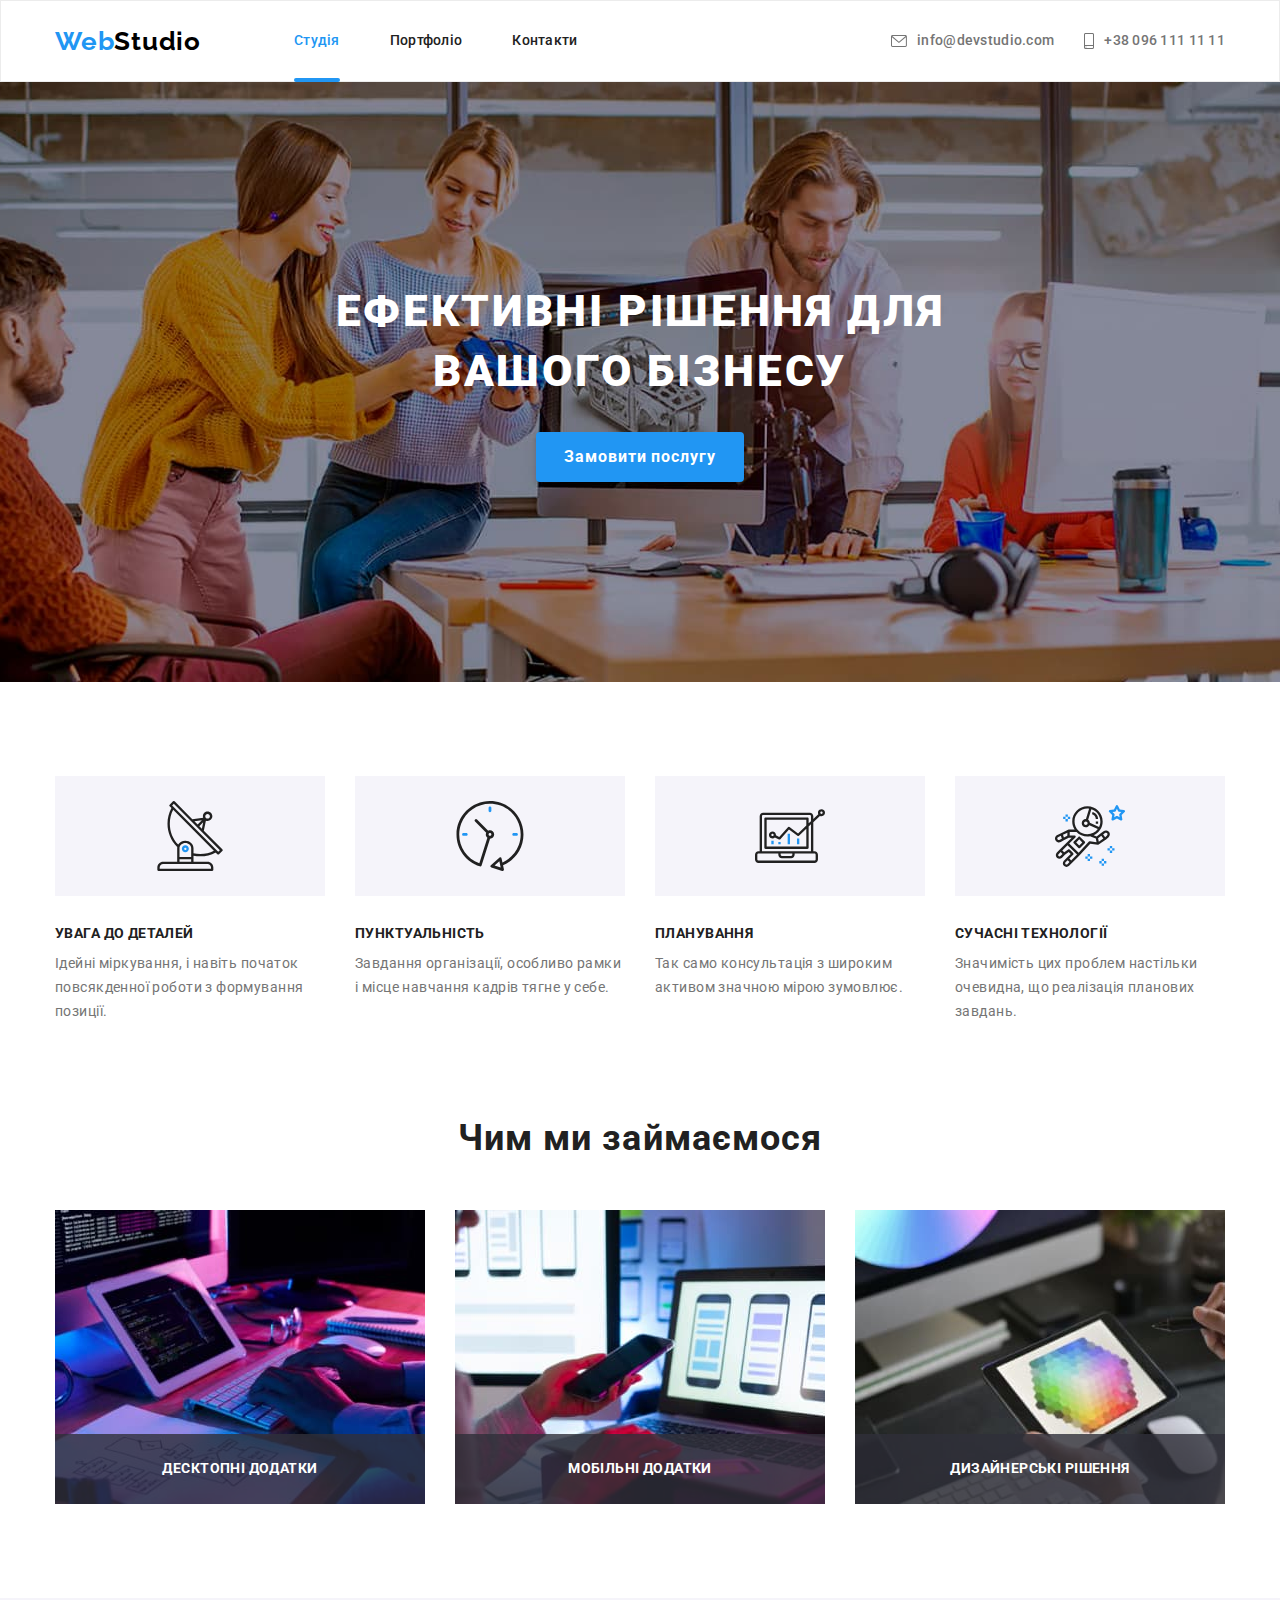
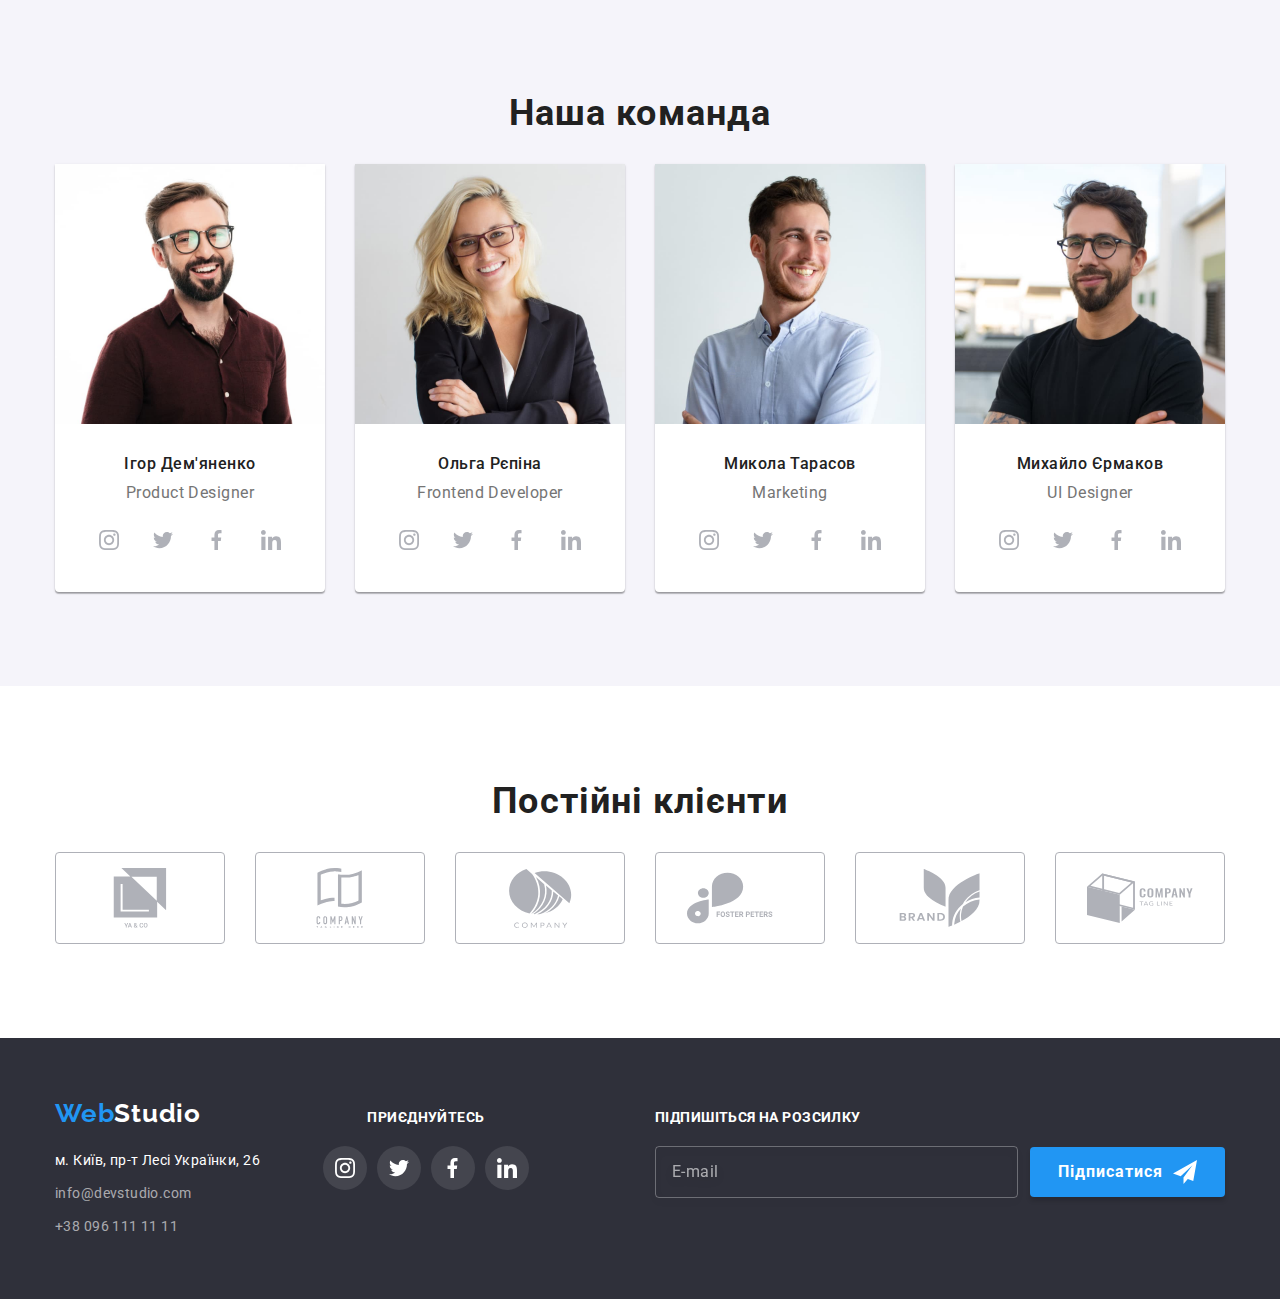
==== commit a319d330: "исправляет модальное окно для телефонов" ====
--- a/index.html
+++ b/index.html
@@ -16,7 +16,7 @@
     <header class="page-header">
       <div class="container page-header__container">
         <a href="./index.html" class="logo"><span class="logo--accent">Web</span>Studio</a>
-        <div class="nav-menu js-menu-container" mobileMenu>
+        <div class="nav-menu js-menu-container" id="mobile-menu" mobileMenu>
           <nav class="site-navigation">
           <ul class="site-navigation__list">
             <li class="site-navigation__item"><a href="./index.html" class="site-navigation__link site-navigation__link--current">Студія</a></li>
@@ -52,7 +52,8 @@
           </svg>
         </button>
         </div>
-        <button type="button" class="nav-menu__button js-open-menu" openMenuBtn>
+        <button type="button" class="nav-menu__button js-open-menu" aria-expanded="false"
+          aria-controls="mobile-menu" openMenuBtn>
           <svg class="page-header__burger-icon" width="24" height="16">
             <use href="./images/icons.svg#icon-burger"></use>
           </svg>
--- a/css/main.min.css
+++ b/css/main.min.css
@@ -1 +1 @@
-/*! modern-normalize v1.1.0 | MIT License | https://github.com/sindresorhus/modern-normalize */*,::before,::after{-webkit-box-sizing:border-box;box-sizing:border-box}html{-moz-tab-size:4;-o-tab-size:4;tab-size:4}html{line-height:1.15;-webkit-text-size-adjust:100%}body{margin:0}body{font-family:system-ui,-apple-system,"Segoe UI",Roboto,Helvetica,Arial,sans-serif,"Apple Color Emoji","Segoe UI Emoji"}hr{height:0;color:inherit}abbr[title]{-webkit-text-decoration:underline dotted;text-decoration:underline dotted}b,strong{font-weight:bolder}code,kbd,samp,pre{font-family:ui-monospace,SFMono-Regular,Consolas,"Liberation Mono",Menlo,monospace;font-size:1em}small{font-size:80%}sub,sup{font-size:75%;line-height:0;position:relative;vertical-align:baseline}sub{bottom:-0.25em}sup{top:-0.5em}table{text-indent:0;border-color:inherit}button,input,optgroup,select,textarea{font-family:inherit;font-size:100%;line-height:1.15;margin:0}button,select{text-transform:none}button,[type=button],[type=reset],[type=submit]{-webkit-appearance:button}::-moz-focus-inner{border-style:none;padding:0}:-moz-focusring{outline:1px dotted ButtonText}:-moz-ui-invalid{box-shadow:none}legend{padding:0}progress{vertical-align:baseline}::-webkit-inner-spin-button,::-webkit-outer-spin-button{height:auto}[type=search]{-webkit-appearance:textfield;outline-offset:-2px}::-webkit-search-decoration{-webkit-appearance:none}::-webkit-file-upload-button{-webkit-appearance:button;font:inherit}summary{display:list-item}.features-card__text{font-family:"Roboto";font-size:14px;line-height:1.71;letter-spacing:.03em;color:#757575}.clients__title,.team__title,.services__title{font-family:"Roboto";font-size:28px;line-height:1.18;text-align:center;letter-spacing:.03em;color:#212121}@media screen and (min-width: 1200px){.clients__title,.team__title,.services__title{font-size:36px;line-height:1.17}}.features-card__title{font-family:"Roboto";font-weight:700;font-size:14px;line-height:1.14;letter-spacing:.03em;text-transform:uppercase;color:#212121}@media screen and (max-width: 768px){.features-card__title{text-align:center}}.services-card__title,.form-send-out__title,.social-medias-subscribe__title{font-family:"Roboto";font-weight:700;font-size:14px;line-height:1.14;letter-spacing:.03em;text-transform:uppercase;color:#fff}.site-navigation__link{font-family:"Roboto";font-weight:500;font-size:40px;line-height:1.18;letter-spacing:.02em;color:#212121}@media screen and (min-width: 768px){.site-navigation__link{font-size:14px;line-height:1.14}}.logo{font-family:"Raleway";font-weight:700;font-size:24px;line-height:1.17;letter-spacing:.03em;color:#000}@media screen and (min-width: 1200px){.logo{font-size:26px;line-height:1.19}}.page-footer__logo{font-family:"Raleway";font-weight:700;font-size:24px;line-height:1.17;letter-spacing:.03em;color:#fff}@media screen and (min-width: 1200px){.page-footer__logo{font-size:26px;line-height:1.19}}@media screen and (max-width: 767px){.page-header-contacts__item:not(:first-child){font-family:"Roboto";font-weight:500;font-size:34px;line-height:1.18;letter-spacing:.02em;color:#2196f3}}.page-header-contacts__item{font-family:"Roboto";font-weight:500;font-size:24px;line-height:1.17;letter-spacing:.02em;color:#757575}@media screen and (min-width: 768px){.page-header-contacts__item{font-size:12px}}@media screen and (min-width: 1200px){.page-header-contacts__item{font-size:14px;line-height:1.14}}.hero__title{font-family:"Roboto";font-weight:900;font-size:26px;line-height:1.62;text-align:center;letter-spacing:.06em;text-transform:uppercase;color:#fff}@media screen and (min-width: 1200px){.hero__title{font-size:44px;line-height:1.36}}.button--primary,.form-send-out__button--primary{font-family:"Roboto";font-weight:700;font-size:16px;line-height:1.88;letter-spacing:.06em;color:#fff}.button--secondary{font-family:"Roboto";font-weight:500;font-size:16px;line-height:1.62;text-align:center;letter-spacing:.03em;color:#212121}.nav-menu__social-media{font-family:"Roboto";font-weight:500;font-size:18px;line-height:1.22;letter-spacing:.02em;color:#2196f3}.team-card__title{font-family:"Roboto";font-weight:500;font-size:16px;line-height:1.19;text-align:center;letter-spacing:.03em;color:#212121}.team-card__position{font-family:"Roboto";font-size:16px;line-height:1.19;text-align:center;letter-spacing:.03em;color:#757575}.address-list__link--address{font-family:"Roboto";font-size:14px;line-height:1.71;letter-spacing:.03em;color:#fff}.address-list__link--contacts{font-family:"Roboto";font-size:14px;line-height:1.71;letter-spacing:.03em;color:rgba(255,255,255,.6)}.form-send-out__input::-webkit-input-placeholder{font-family:"Roboto";font-size:16px;line-height:1.25;letter-spacing:.03em;color:rgba(255,255,255,.6)}.form-send-out__input::-moz-placeholder{font-family:"Roboto";font-size:16px;line-height:1.25;letter-spacing:.03em;color:rgba(255,255,255,.6)}.form-send-out__input:-ms-input-placeholder{font-family:"Roboto";font-size:16px;line-height:1.25;letter-spacing:.03em;color:rgba(255,255,255,.6)}.form-send-out__input::-ms-input-placeholder{font-family:"Roboto";font-size:16px;line-height:1.25;letter-spacing:.03em;color:rgba(255,255,255,.6)}.form-send-out__input::placeholder,.form-send-out__input{font-family:"Roboto";font-size:16px;line-height:1.25;letter-spacing:.03em;color:rgba(255,255,255,.6)}.gallery-card__title{font-family:"Roboto";font-size:18px;line-height:2;letter-spacing:.06em;color:#212121}.gallery-card__overlay{font-family:"Roboto";font-size:18px;line-height:1.56;letter-spacing:.03em;color:#fff}.gallery-card__text{font-family:"Roboto";font-size:16px;line-height:1.88;letter-spacing:.03em;color:#757575}.gallery-card__link,.address-list__link,.page-header-contacts__link,.site-navigation__link,.nav-menu__social-media,.page-footer__logo,.logo{text-decoration:none}.services__list,.gallery,.buttons-list,.page-footer__social-medias-list,.address-list,.clients__list,.social-medias,.team-list,.features-list,.page-header-contacts,.site-navigation__list,.nav-menu__social-media-list{list-style:none;margin:0;padding:0}.page-footer__social-medias-link,.clients__link,.social-medias__link,.features-card__thumb,.form-send-out__button--primary,.nav-menu__button{display:-webkit-box;display:-ms-flexbox;display:flex;-webkit-box-pack:center;-ms-flex-pack:center;justify-content:center;-webkit-box-align:center;-ms-flex-align:center;align-items:center}.hero{background-position:center;background-repeat:no-repeat}.services__title{text-align:center}.visually-hidden{position:absolute;white-space:nowrap;width:1px;height:1px;overflow:hidden;border:0;padding:0;clip:rect(0 0 0 0);-webkit-clip-path:inset(50%);clip-path:inset(50%);margin:-1px}.back-drop.is-hidden{opacity:0;pointer-events:none;visibility:hidden}.container{min-width:320px;padding-right:15px;padding-left:15px;margin-left:auto;margin-right:auto}@media screen and (min-width: 480px){.container{width:480px}}@media screen and (min-width: 768px){.container{width:768px}}@media screen and (min-width: 1200px){.container{width:1200px}}.section{padding-top:60px;padding-bottom:60px}@media screen and (min-width: 1200px){.section{padding-top:94px;padding-bottom:94px}}img{display:block}.logo{display:inline-block;padding-top:16px;padding-bottom:16px}.logo--accent{color:#2196f3}.page-footer__logo{display:inline-block;margin-bottom:20px}.nav-menu__button{position:absolute;top:10px;right:10px;width:40px;height:40px;border:none;background-color:rgba(0,0,0,0);color:#212121;-webkit-transition:color 250ms cubic-bezier(0.4, 0, 0.2, 1);transition:color 250ms cubic-bezier(0.4, 0, 0.2, 1)}.nav-menu__button:hover,.nav-menu__button:focus{color:#2196f3}.button,.button--secondary,.button--primary,.form-send-out__button--primary{border-radius:4px;text-align:center;border:none;cursor:pointer}.button--primary,.form-send-out__button--primary{padding:10px 24px;-webkit-box-shadow:0px 4px 4px rgba(0,0,0,.15);box-shadow:0px 4px 4px rgba(0,0,0,.15);background-color:#2196f3;-webkit-transition:background-color 250ms cubic-bezier(0.4, 0, 0.2, 1);transition:background-color 250ms cubic-bezier(0.4, 0, 0.2, 1)}.button--primary:hover,.form-send-out__button--primary:hover,.button--primary:focus,.form-send-out__button--primary:focus{background-color:#188ce8}@media screen and (min-width: 1200px){.form-send-out__button--primary{vertical-align:middle}}.button--secondary{display:inline-block;background-color:#f5f4fa;padding:6px 22px;-webkit-transition:color 250ms cubic-bezier(0.4, 0, 0.2, 1),background-color 250ms cubic-bezier(0.4, 0, 0.2, 1),-webkit-box-shadow 250ms cubic-bezier(0.4, 0, 0.2, 1);transition:color 250ms cubic-bezier(0.4, 0, 0.2, 1),background-color 250ms cubic-bezier(0.4, 0, 0.2, 1),-webkit-box-shadow 250ms cubic-bezier(0.4, 0, 0.2, 1);transition:color 250ms cubic-bezier(0.4, 0, 0.2, 1),background-color 250ms cubic-bezier(0.4, 0, 0.2, 1),box-shadow 250ms cubic-bezier(0.4, 0, 0.2, 1);transition:color 250ms cubic-bezier(0.4, 0, 0.2, 1),background-color 250ms cubic-bezier(0.4, 0, 0.2, 1),box-shadow 250ms cubic-bezier(0.4, 0, 0.2, 1),-webkit-box-shadow 250ms cubic-bezier(0.4, 0, 0.2, 1)}.button--secondary:hover,.button--secondary:focus{background-color:#2196f3;color:#fff;-webkit-box-shadow:0px 3px 1px rgba(0,0,0,.1),0px 1px 2px rgba(0,0,0,.08),0px 2px 2px rgba(0,0,0,.12);box-shadow:0px 3px 1px rgba(0,0,0,.1),0px 1px 2px rgba(0,0,0,.08),0px 2px 2px rgba(0,0,0,.12)}.page-header{border:1px solid #ececec}@media screen and (max-width: 767px){.page-header__container{position:relative;overflow:hidden}}@media screen and (max-width: 767px){.nav-menu{position:fixed;top:0;left:0;width:100vw;height:100vh;-webkit-transform:translateX(100%);transform:translateX(100%);z-index:999;display:-webkit-box;display:-ms-flexbox;display:flex;-webkit-box-orient:vertical;-webkit-box-direction:normal;-ms-flex-direction:column;flex-direction:column;-ms-flex-line-pack:justify;align-content:space-between;padding:48px 40px;background-color:#fff;-webkit-transition:-webkit-transform 250ms cubic-bezier(0.4, 0, 0.2, 1);transition:-webkit-transform 250ms cubic-bezier(0.4, 0, 0.2, 1);transition:transform 250ms cubic-bezier(0.4, 0, 0.2, 1);transition:transform 250ms cubic-bezier(0.4, 0, 0.2, 1), -webkit-transform 250ms cubic-bezier(0.4, 0, 0.2, 1)}}@media screen and (max-width: 767px){.nav-menu.is-open{-webkit-transform:translateX(0);transform:translateX(0)}}.nav-menu__social-media-list{display:-webkit-box;display:-ms-flexbox;display:flex;-ms-flex-wrap:wrap;flex-wrap:wrap;gap:10px;margin-top:64px}.nav-menu__social-media-item:nth-child(-n+3) .nav-menu__social-media::after{content:"";display:inline-block;width:1px;height:22px;background-color:rgba(33,33,33,.2);vertical-align:middle;margin-left:10px}.page-header__close-icon{fill:currentColor}@media screen and (max-width: 767px){.site-navigation__item:not(:first-child){margin-top:32px}}.site-navigation__link{-webkit-transition:color 250ms cubic-bezier(0.4, 0, 0.2, 1);transition:color 250ms cubic-bezier(0.4, 0, 0.2, 1)}.site-navigation__link:hover,.site-navigation__link:focus{color:#2196f3}@media screen and (max-width: 767px){.page-header-contacts{display:-webkit-box;display:-ms-flexbox;display:flex;-webkit-box-orient:vertical;-webkit-box-direction:reverse;-ms-flex-direction:column-reverse;flex-direction:column-reverse}}@media screen and (max-width: 767px){.page-header-contacts__item:not(:first-child){margin-bottom:32px}}.page-header-contacts__link{color:inherit}@media screen and (max-width: 767px){.page-header-contacts__icon-mail{display:none}}@media screen and (max-width: 767px){.page-header-contacts__icon-phone{display:none}}.hero{background-color:#2f303a;text-align:center;padding-top:118px;padding-bottom:118px}.hero__title{margin-top:0;margin-bottom:30px}@media screen and (max-width: 767px){.features-card:not(:last-child){margin-bottom:30px}}.features-card__thumb{width:100%;height:120px;background-color:#f5f4fa;margin-bottom:30px}.features-card__title{margin-top:0;margin-bottom:10px}.features-card__text{margin:0}@media screen and (max-width: 1200px){.services{display:none}}.team{background-color:#f5f4fa}.team__title{margin-top:0;margin-bottom:30px}.team-card{-webkit-box-shadow:0px 1px 3px rgba(0,0,0,.12),0px 1px 1px rgba(0,0,0,.14),0px 2px 1px rgba(0,0,0,.2);box-shadow:0px 1px 3px rgba(0,0,0,.12),0px 1px 1px rgba(0,0,0,.14),0px 2px 1px rgba(0,0,0,.2);border-radius:0px 0px 4px 4px;width:100%;background-color:#fff}@media screen and (max-width: 767px){.team-card:not(:last-child){margin-bottom:30px}}.team-card__footer{padding-top:30px;padding-bottom:24px}.team-card__title{margin-top:0;margin-bottom:10px}.team-card__position{margin-top:0;margin-bottom:16px}.social-medias{display:-webkit-box;display:-ms-flexbox;display:flex;-webkit-box-pack:center;-ms-flex-pack:center;justify-content:center}.social-medias__item:not(:last-child){margin-right:10px}.social-medias__link{width:44px;height:44px;color:#afb1b8;border-radius:50%;-webkit-transition:color 250ms cubic-bezier(0.4, 0, 0.2, 1),background-color 250ms cubic-bezier(0.4, 0, 0.2, 1);transition:color 250ms cubic-bezier(0.4, 0, 0.2, 1),background-color 250ms cubic-bezier(0.4, 0, 0.2, 1)}.social-medias__link:hover,.social-medias__link:focus{color:#fff;background-color:#2196f3}.social-medias__icon{fill:currentColor}.clients__title{margin-top:0;margin-bottom:30px}.clients__list{display:-webkit-box;display:-ms-flexbox;display:flex;-ms-flex-wrap:wrap;flex-wrap:wrap}.clients__item{width:calc((100% - 30px)/2)}@media screen and (max-width: 767px){.clients__item:nth-child(2n+1){margin-right:30px}}@media screen and (max-width: 767px){.clients__item:nth-child(-n+4){margin-bottom:30px}}.clients__link{width:100%;height:92px;color:#afb1b8;border:1px solid #afb1b8;border-radius:4px;-webkit-transition:color 250ms cubic-bezier(0.4, 0, 0.2, 1),border-color 250ms cubic-bezier(0.4, 0, 0.2, 1);transition:color 250ms cubic-bezier(0.4, 0, 0.2, 1),border-color 250ms cubic-bezier(0.4, 0, 0.2, 1)}.clients__link:hover,.clients__link:focus{color:#2196f3;border-color:#2196f3}.clients__icon{fill:currentColor}.page-footer{background-color:#2f303a;padding-top:60px;padding-bottom:60px}@media screen and (max-width: 767px){.page-footer{text-align:center}}@media screen and (max-width: 1199px){.logo-address{margin-bottom:60px}}.address-list__item:not(:last-child){margin-bottom:8px}.address-list__link{font-style:normal;-webkit-transition:color 250ms cubic-bezier(0.4, 0, 0.2, 1);transition:color 250ms cubic-bezier(0.4, 0, 0.2, 1)}.address-list__link:hover,.address-list__link:focus{color:#2196f3}@media screen and (max-width: 767px){.social-medias-subscribe{margin-bottom:60px}}.social-medias-subscribe__title{margin-top:0;margin-bottom:20px}.page-footer__social-medias-list{display:-webkit-box;display:-ms-flexbox;display:flex;-webkit-box-pack:center;-ms-flex-pack:center;justify-content:center}.page-footer__social-medias-item:not(:last-child){margin-right:10px}.page-footer__social-medias-link{width:44px;height:44px;border-radius:50%;background-color:rgba(255,255,255,.1);color:#fff;-webkit-transition:background-color 250ms cubic-bezier(0.4, 0, 0.2, 1);transition:background-color 250ms cubic-bezier(0.4, 0, 0.2, 1)}.page-footer__social-medias-link:hover,.page-footer__social-medias-link:focus{background-color:#2196f3}.page-footer__social-medias-icon{fill:currentColor}.form-send-out{width:100%}.form-send-out__title{margin-top:0;margin-bottom:20px}@media screen and (max-width: 1199px){.form-send-out__label{display:block}}.form-send-out__input{padding:15px 16px;width:100%;border:1px solid rgba(255,255,255,.3);border-radius:4px;-webkit-filter:drop-shadow(0px 4px 4px rgba(0, 0, 0, 0.15));filter:drop-shadow(0px 4px 4px rgba(0, 0, 0, 0.15));background-color:rgba(0,0,0,0)}@media screen and (max-width: 1199px){.form-send-out__input{margin-bottom:20px}}@media screen and (max-width: 1199px){.form-send-out__icon{margin-left:12px}}.buttons-list{display:-webkit-box;display:-ms-flexbox;display:flex}@media screen and (max-width: 767px){.buttons-list{-ms-flex-wrap:wrap;flex-wrap:wrap;max-width:340px;margin-bottom:40px}}.buttons-list__item:not(:last-child){margin-right:8px}@media screen and (max-width: 767px){.buttons-list__item:nth-child(-n+3){margin-bottom:15px}}.gallery-card{width:100%}@media screen and (max-width: 767px){.gallery-card:not(:last-child){margin-bottom:30px}}.gallery-card__body{-webkit-transition:-webkit-box-shadow 250ms cubic-bezier(0.4, 0, 0.2, 1);transition:-webkit-box-shadow 250ms cubic-bezier(0.4, 0, 0.2, 1);transition:box-shadow 250ms cubic-bezier(0.4, 0, 0.2, 1);transition:box-shadow 250ms cubic-bezier(0.4, 0, 0.2, 1), -webkit-box-shadow 250ms cubic-bezier(0.4, 0, 0.2, 1)}.gallery-card__link:hover .gallery-card__body,.gallery-card__link:focus .gallery-card__body{-webkit-box-shadow:0px 1px 1px rgba(0,0,0,.12),0px 4px 4px rgba(0,0,0,.06),1px 4px 6px rgba(0,0,0,.16);box-shadow:0px 1px 1px rgba(0,0,0,.12),0px 4px 4px rgba(0,0,0,.06),1px 4px 6px rgba(0,0,0,.16)}.gallery-card__thumb{position:relative;overflow:hidden}.gallery-card__overlay{position:absolute;top:0;left:0;width:100%;height:100%;background-color:rgba(33,150,243,.9);padding:77px 24px;-webkit-transform:translateY(100%);transform:translateY(100%);-webkit-transition:-webkit-transform 250ms cubic-bezier(0.4, 0, 0.2, 1);transition:-webkit-transform 250ms cubic-bezier(0.4, 0, 0.2, 1);transition:transform 250ms cubic-bezier(0.4, 0, 0.2, 1);transition:transform 250ms cubic-bezier(0.4, 0, 0.2, 1), -webkit-transform 250ms cubic-bezier(0.4, 0, 0.2, 1)}.gallery-card__link:hover .gallery-card__overlay,.gallery-card__link:focus .gallery-card__overlay{-webkit-transform:translateY(0);transform:translateY(0)}.gallery-card__footer{padding:20px 24px;border-right:1px solid #eee;border-bottom:1px solid #eee;border-left:1px solid #eee}.gallery-card__title{margin-top:0;margin-bottom:4px}.gallery-card__text{margin:0}@media screen and (min-width: 768px){.nav-menu__button{display:none}}@media screen and (min-width: 768px){.page-header__container{display:-webkit-box;display:-ms-flexbox;display:flex;-webkit-box-align:center;-ms-flex-align:center;align-items:center}}@media screen and (min-width: 768px){.nav-menu{display:-webkit-box;display:-ms-flexbox;display:flex;-webkit-box-align:center;-ms-flex-align:center;align-items:center;-webkit-box-flex:1;-ms-flex-positive:1;flex-grow:1;-webkit-box-pack:justify;-ms-flex-pack:justify;justify-content:space-between}}@media screen and (min-width: 768px){.nav-menu__social-media-list{display:none}}@media screen and (min-width: 768px){.site-navigation{margin-left:87px}}@media screen and (min-width: 768px){.site-navigation__list{display:-webkit-box;display:-ms-flexbox;display:flex}}@media screen and (min-width: 768px){.site-navigation__item:not(:first-child){margin-left:50px}}@media screen and (min-width: 768px){.site-navigation__link{display:inline-block;padding-top:32px;padding-bottom:32px}}@media screen and (min-width: 768px){.site-navigation__link--current{position:relative;color:#2196f3}}@media screen and (min-width: 768px){.site-navigation__link--current::after{content:"";position:absolute;bottom:-1px;left:0;height:4px;width:100%;background-color:#2196f3;border-radius:2px}}@media screen and (min-width: 768px)and (max-width: 1199px){.page-header-contacts__item:not(:first-child){margin-top:10px}}@media screen and (min-width: 768px){.page-header-contacts__link{-webkit-transition:color 250ms cubic-bezier(0.4, 0, 0.2, 1);transition:color 250ms cubic-bezier(0.4, 0, 0.2, 1)}.page-header-contacts__link:hover,.page-header-contacts__link:focus{color:#2196f3}}.page-header-contacts__icon-mail{fill:currentColor;vertical-align:middle;margin-right:8px}.page-header-contacts__icon-phone{fill:currentColor;vertical-align:bottom;margin-right:8px}@media screen and (min-width: 768px){.container--hero{padding-right:189px;padding-left:189px}}@media screen and (min-width: 768px){.features-list{display:-webkit-box;display:-ms-flexbox;display:flex;-ms-flex-wrap:wrap;flex-wrap:wrap}}@media screen and (min-width: 768px){.features-card{width:calc((100% - 30px)/2)}}@media screen and (min-width: 768px)and (max-width: 1199px){.features-card:nth-child(-n+2){margin-bottom:30px}}@media screen and (min-width: 768px)and (max-width: 1199px){.features-card:nth-child(2n+1){margin-right:30px}}@media screen and (min-width: 768px){.team-list{display:-webkit-box;display:-ms-flexbox;display:flex}}@media screen and (min-width: 768px)and (max-width: 1199px){.team-list{-ms-flex-wrap:wrap;flex-wrap:wrap}}@media screen and (min-width: 768px){.team-card{width:calc((100% - 30px)/2)}}@media screen and (min-width: 768px)and (max-width: 1199px){.team-card:nth-child(-n+2){margin-bottom:30px}}@media screen and (min-width: 768px)and (max-width: 1199px){.team-card:nth-child(2n+1){margin-right:30px}}@media screen and (min-width: 768px){.clients__item{width:calc((100% - 60px)/3)}}@media screen and (min-width: 768px)and (max-width: 1199px){.clients__item:not(:nth-child(3n+3)){margin-right:30px}}@media screen and (min-width: 768px)and (max-width: 1199px){.clients__item:nth-child(-n+3){margin-bottom:30px}}@media screen and (min-width: 768px){.page-footer__container{display:-webkit-box;display:-ms-flexbox;display:flex}}@media screen and (min-width: 768px)and (max-width: 1199px){.page-footer__container{-ms-flex-wrap:wrap;flex-wrap:wrap;-webkit-box-pack:center;-ms-flex-pack:center;justify-content:center}}@media screen and (max-width: 1199px){.logo-address{text-align:center}}@media screen and (min-width: 768px)and (max-width: 1199px){.social-medias-subscribe{margin-left:165px}}.social-medias-subscribe__title{text-align:center}@media screen and (min-width: 768px)and (max-width: 1199px){.form-send-out{width:450px;text-align:center}}@media screen and (min-width: 768px){.buttons-list{-webkit-box-pack:center;-ms-flex-pack:center;justify-content:center;margin-bottom:30px}}@media screen and (min-width: 768px){.gallery{display:-webkit-box;display:-ms-flexbox;display:flex;-ms-flex-wrap:wrap;flex-wrap:wrap}}@media screen and (min-width: 768px){.gallery-card{width:calc((100% - 30px)/2)}}.gallery-card:nth-child(2n){margin-left:30px}.gallery-card:not(:nth-child(n+8)){margin-bottom:30px}@media screen and (min-width: 768px){.gallery-card__overlay{padding:47px 24px}}@media screen and (min-width: 1200px){.button--primary,.form-send-out__button--primary{padding:10px 28px}}@media screen and (min-width: 1200px){.site-navigation{margin-left:93px}}@media screen and (min-width: 1200px){.page-header-contacts{display:-webkit-box;display:-ms-flexbox;display:flex}}@media screen and (min-width: 1200px){.page-header-contacts__item:not(:first-child){margin-left:30px}}@media screen and (min-width: 768px)and (max-width: 1199px){.page-header-contacts__item:not(:first-child){margin-top:10px}}@media screen and (min-width: 1200px){.page-header-contacts__icon-mail{margin-right:10px}}@media screen and (min-width: 1200px){.page-header-contacts__icon-phone{margin-right:10px}}@media screen and (min-width: 1200px){.hero{padding-top:200px;padding-bottom:200px}}@media screen and (min-width: 1200px){.container--hero{padding-right:237px;padding-left:237px}}@media screen and (min-width: 1200px){.features-list{-ms-flex-wrap:nowrap;flex-wrap:nowrap}}@media screen and (min-width: 1200px){.features-card{width:calc((100% - 90px)/4)}}@media screen and (min-width: 1200px){.features-card:not(:last-child){margin-right:30px}}.services{padding-top:0}.services__title{margin-top:0;margin-bottom:50px}.services__list{display:-webkit-box;display:-ms-flexbox;display:flex;-webkit-box-pack:justify;-ms-flex-pack:justify;justify-content:space-between}.services-card{position:relative}.services-card__title{position:absolute;bottom:0;left:0;width:100%;text-align:center;margin:0;padding-top:27px;padding-bottom:27px;background-color:rgba(47,48,58,.8)}@media screen and (min-width: 1200px){.team-card{width:calc((100% - 90px)/4)}}@media screen and (min-width: 1200px){.team-card:not(:last-child){margin-right:30px}}@media screen and (min-width: 1200px){.team-card__footer{padding-bottom:30px}}@media screen and (min-width: 1200px){.clients__list{-ms-flex-wrap:nowrap;flex-wrap:nowrap}}@media screen and (min-width: 1200px){.clients__item{width:calc((100% - 150px)/6)}}.clients__item:not(:last-child){margin-right:30px}@media screen and (min-width: 1200px){.page-footer__container{-webkit-box-pack:justify;-ms-flex-pack:justify;justify-content:space-between;-webkit-box-align:baseline;-ms-flex-align:baseline;align-items:baseline}}@media screen and (min-width: 1200px){.address-list__item:not(:last-child){margin-bottom:9px}}@media screen and (min-width: 1200px){.form-send-out{width:570px}}@media screen and (min-width: 1200px){.form-send-out__input-button-group{display:-webkit-box;display:-ms-flexbox;display:flex;-webkit-box-align:center;-ms-flex-align:center;align-items:center;-webkit-box-pack:justify;-ms-flex-pack:justify;justify-content:space-between}}@media screen and (min-width: 1200px){.form-send-out__label{-webkit-box-flex:1;-ms-flex-positive:1;flex-grow:1;margin-right:12px}}@media screen and (min-width: 1200px){.form-send-out__input{width:100%}}@media screen and (min-width: 1200px){.form-send-out__icon{margin-left:10px}}/*# sourceMappingURL=main.min.css.map */+/*! modern-normalize v1.1.0 | MIT License | https://github.com/sindresorhus/modern-normalize */*,::before,::after{-webkit-box-sizing:border-box;box-sizing:border-box}html{-moz-tab-size:4;-o-tab-size:4;tab-size:4}html{line-height:1.15;-webkit-text-size-adjust:100%}body{margin:0}body{font-family:system-ui,-apple-system,"Segoe UI",Roboto,Helvetica,Arial,sans-serif,"Apple Color Emoji","Segoe UI Emoji"}hr{height:0;color:inherit}abbr[title]{-webkit-text-decoration:underline dotted;text-decoration:underline dotted}b,strong{font-weight:bolder}code,kbd,samp,pre{font-family:ui-monospace,SFMono-Regular,Consolas,"Liberation Mono",Menlo,monospace;font-size:1em}small{font-size:80%}sub,sup{font-size:75%;line-height:0;position:relative;vertical-align:baseline}sub{bottom:-0.25em}sup{top:-0.5em}table{text-indent:0;border-color:inherit}button,input,optgroup,select,textarea{font-family:inherit;font-size:100%;line-height:1.15;margin:0}button,select{text-transform:none}button,[type=button],[type=reset],[type=submit]{-webkit-appearance:button}::-moz-focus-inner{border-style:none;padding:0}:-moz-focusring{outline:1px dotted ButtonText}:-moz-ui-invalid{box-shadow:none}legend{padding:0}progress{vertical-align:baseline}::-webkit-inner-spin-button,::-webkit-outer-spin-button{height:auto}[type=search]{-webkit-appearance:textfield;outline-offset:-2px}::-webkit-search-decoration{-webkit-appearance:none}::-webkit-file-upload-button{-webkit-appearance:button;font:inherit}summary{display:list-item}.features-card__text{font-family:"Roboto";font-size:14px;line-height:1.71;letter-spacing:.03em;color:#757575}.clients__title,.team__title,.services__title{font-family:"Roboto";font-size:28px;line-height:1.18;text-align:center;letter-spacing:.03em;color:#212121}@media screen and (min-width: 1200px){.clients__title,.team__title,.services__title{font-size:36px;line-height:1.17}}.features-card__title{font-family:"Roboto";font-weight:700;font-size:14px;line-height:1.14;letter-spacing:.03em;text-transform:uppercase;color:#212121}@media screen and (max-width: 768px){.features-card__title{text-align:center}}.services-card__title,.form-send-out__title,.social-medias-subscribe__title{font-family:"Roboto";font-weight:700;font-size:14px;line-height:1.14;letter-spacing:.03em;text-transform:uppercase;color:#fff}.site-navigation__link{font-family:"Roboto";font-weight:500;font-size:40px;line-height:1.18;letter-spacing:.02em;color:#212121}@media screen and (min-width: 768px){.site-navigation__link{font-size:14px;line-height:1.14}}.logo{font-family:"Raleway";font-weight:700;font-size:24px;line-height:1.17;letter-spacing:.03em;color:#000}@media screen and (min-width: 1200px){.logo{font-size:26px;line-height:1.19}}.page-footer__logo{font-family:"Raleway";font-weight:700;font-size:24px;line-height:1.17;letter-spacing:.03em;color:#fff}@media screen and (min-width: 1200px){.page-footer__logo{font-size:26px;line-height:1.19}}@media screen and (max-width: 767px){.page-header-contacts__item:not(:first-child){font-family:"Roboto";font-weight:500;font-size:34px;line-height:1.18;letter-spacing:.02em;color:#2196f3}}.page-header-contacts__item{font-family:"Roboto";font-weight:500;font-size:24px;line-height:1.17;letter-spacing:.02em;color:#757575}@media screen and (min-width: 768px){.page-header-contacts__item{font-size:12px}}@media screen and (min-width: 1200px){.page-header-contacts__item{font-size:14px;line-height:1.14}}.hero__title{font-family:"Roboto";font-weight:900;font-size:26px;line-height:1.62;text-align:center;letter-spacing:.06em;text-transform:uppercase;color:#fff}@media screen and (min-width: 1200px){.hero__title{font-size:44px;line-height:1.36}}.button--primary,.form-send-out__button--primary{font-family:"Roboto";font-weight:700;font-size:16px;line-height:1.88;letter-spacing:.06em;color:#fff}.button--secondary{font-family:"Roboto";font-weight:500;font-size:16px;line-height:1.62;text-align:center;letter-spacing:.03em;color:#212121}.nav-menu__social-media{font-family:"Roboto";font-weight:500;font-size:18px;line-height:1.22;letter-spacing:.02em;color:#2196f3}.team-card__title{font-family:"Roboto";font-weight:500;font-size:16px;line-height:1.19;text-align:center;letter-spacing:.03em;color:#212121}.team-card__position{font-family:"Roboto";font-size:16px;line-height:1.19;text-align:center;letter-spacing:.03em;color:#757575}.address-list__link--address{font-family:"Roboto";font-size:14px;line-height:1.71;letter-spacing:.03em;color:#fff}.address-list__link--contacts{font-family:"Roboto";font-size:14px;line-height:1.71;letter-spacing:.03em;color:rgba(255,255,255,.6)}.form-send-out__input::-webkit-input-placeholder{font-family:"Roboto";font-size:16px;line-height:1.25;letter-spacing:.03em;color:rgba(255,255,255,.6)}.form-send-out__input::-moz-placeholder{font-family:"Roboto";font-size:16px;line-height:1.25;letter-spacing:.03em;color:rgba(255,255,255,.6)}.form-send-out__input:-ms-input-placeholder{font-family:"Roboto";font-size:16px;line-height:1.25;letter-spacing:.03em;color:rgba(255,255,255,.6)}.form-send-out__input::-ms-input-placeholder{font-family:"Roboto";font-size:16px;line-height:1.25;letter-spacing:.03em;color:rgba(255,255,255,.6)}.form-send-out__input::placeholder,.form-send-out__input{font-family:"Roboto";font-size:16px;line-height:1.25;letter-spacing:.03em;color:rgba(255,255,255,.6)}.contact-data-form__title{font-family:"Roboto";font-weight:700;font-size:20px;line-height:1.5;text-align:center;letter-spacing:.03em;color:#212121}@media screen and (min-width: 1200px){.contact-data-form__title{line-height:1.15}}.сontact-data-form__label{font-family:"Roboto";font-size:12px;line-height:1.17;letter-spacing:.01em;color:#757575}.contact-data-form__comment,.сontact-data-form__input{font-family:"Roboto";font-size:12px;line-height:1.17;letter-spacing:.01em;color:#212121}.contact-data-form__comment::-webkit-input-placeholder{font-family:"Roboto";font-size:14px;line-height:1.14;letter-spacing:.01em;color:rgba(117,117,117,.5)}.contact-data-form__comment::-moz-placeholder{font-family:"Roboto";font-size:14px;line-height:1.14;letter-spacing:.01em;color:rgba(117,117,117,.5)}.contact-data-form__comment:-ms-input-placeholder{font-family:"Roboto";font-size:14px;line-height:1.14;letter-spacing:.01em;color:rgba(117,117,117,.5)}.contact-data-form__comment::-ms-input-placeholder{font-family:"Roboto";font-size:14px;line-height:1.14;letter-spacing:.01em;color:rgba(117,117,117,.5)}.contact-data-form__comment::placeholder{font-family:"Roboto";font-size:14px;line-height:1.14;letter-spacing:.01em;color:rgba(117,117,117,.5)}@media screen and (min-width: 1200px){.contact-data-form__comment::-webkit-input-placeholder{font-size:12px}.contact-data-form__comment::-moz-placeholder{font-size:12px}.contact-data-form__comment:-ms-input-placeholder{font-size:12px}.contact-data-form__comment::-ms-input-placeholder{font-size:12px}.contact-data-form__comment::placeholder{font-size:12px}}.сontact-data-form__label--checkbox{font-family:"Roboto";font-size:12px;line-height:1.17;letter-spacing:.03em;color:#757575}.gallery-card__title{font-family:"Roboto";font-size:18px;line-height:2;letter-spacing:.06em;color:#212121}.gallery-card__overlay{font-family:"Roboto";font-size:18px;line-height:1.56;letter-spacing:.03em;color:#fff}.gallery-card__text{font-family:"Roboto";font-size:16px;line-height:1.88;letter-spacing:.03em;color:#757575}.gallery-card__link,.address-list__link,.page-header-contacts__link,.site-navigation__link,.nav-menu__social-media,.page-footer__logo,.logo{text-decoration:none}.services__list,.gallery,.buttons-list,.page-footer__social-medias-list,.address-list,.clients__list,.social-medias,.team-list,.features-list,.page-header-contacts,.site-navigation__list,.nav-menu__social-media-list{list-style:none;margin:0;padding:0}.page-footer__social-medias-link,.modal__modal-close-button,.clients__link,.social-medias__link,.features-card__thumb,.form-send-out__button--primary,.nav-menu__button{display:-webkit-box;display:-ms-flexbox;display:flex;-webkit-box-pack:center;-ms-flex-pack:center;justify-content:center;-webkit-box-align:center;-ms-flex-align:center;align-items:center}.hero{background-position:center;background-repeat:no-repeat}.services__title{text-align:center}.visually-hidden{position:absolute;white-space:nowrap;width:1px;height:1px;overflow:hidden;border:0;padding:0;clip:rect(0 0 0 0);-webkit-clip-path:inset(50%);clip-path:inset(50%);margin:-1px}.back-drop.is-hidden{opacity:0;pointer-events:none;visibility:hidden}.container{min-width:320px;padding-right:15px;padding-left:15px;margin-left:auto;margin-right:auto}@media screen and (min-width: 480px){.container{width:480px}}@media screen and (min-width: 768px){.container{width:768px}}@media screen and (min-width: 1200px){.container{width:1200px}}.section{padding-top:60px;padding-bottom:60px}@media screen and (min-width: 1200px){.section{padding-top:94px;padding-bottom:94px}}img{display:block;max-width:100%;height:auto}.logo{display:inline-block;padding-top:16px;padding-bottom:16px}.logo--accent{color:#2196f3}.page-footer__logo{display:inline-block;margin-bottom:20px}.nav-menu__button{position:absolute;top:10px;right:10px;width:40px;height:40px;border:none;background-color:rgba(0,0,0,0);color:#212121;-webkit-transition:color 250ms cubic-bezier(0.4, 0, 0.2, 1);transition:color 250ms cubic-bezier(0.4, 0, 0.2, 1)}.nav-menu__button:hover,.nav-menu__button:focus{color:#2196f3}.button,.button--secondary,.button--primary,.form-send-out__button--primary{border-radius:4px;text-align:center;border:none;cursor:pointer}.button--primary,.form-send-out__button--primary{padding:10px 24px;-webkit-box-shadow:0px 4px 4px rgba(0,0,0,.15);box-shadow:0px 4px 4px rgba(0,0,0,.15);background-color:#2196f3;-webkit-transition:background-color 250ms cubic-bezier(0.4, 0, 0.2, 1);transition:background-color 250ms cubic-bezier(0.4, 0, 0.2, 1)}.button--primary:hover,.form-send-out__button--primary:hover,.button--primary:focus,.form-send-out__button--primary:focus{background-color:#188ce8}@media screen and (max-width: 1199px){.form-send-out__button--primary{margin-right:auto;margin-left:auto}}@media screen and (min-width: 1200px){.form-send-out__button--primary{vertical-align:middle}}.button--secondary{display:inline-block;background-color:#f5f4fa;padding:6px 22px;-webkit-transition:color 250ms cubic-bezier(0.4, 0, 0.2, 1),background-color 250ms cubic-bezier(0.4, 0, 0.2, 1),-webkit-box-shadow 250ms cubic-bezier(0.4, 0, 0.2, 1);transition:color 250ms cubic-bezier(0.4, 0, 0.2, 1),background-color 250ms cubic-bezier(0.4, 0, 0.2, 1),-webkit-box-shadow 250ms cubic-bezier(0.4, 0, 0.2, 1);transition:color 250ms cubic-bezier(0.4, 0, 0.2, 1),background-color 250ms cubic-bezier(0.4, 0, 0.2, 1),box-shadow 250ms cubic-bezier(0.4, 0, 0.2, 1);transition:color 250ms cubic-bezier(0.4, 0, 0.2, 1),background-color 250ms cubic-bezier(0.4, 0, 0.2, 1),box-shadow 250ms cubic-bezier(0.4, 0, 0.2, 1),-webkit-box-shadow 250ms cubic-bezier(0.4, 0, 0.2, 1)}.button--secondary:hover,.button--secondary:focus{background-color:#2196f3;color:#fff;-webkit-box-shadow:0px 3px 1px rgba(0,0,0,.1),0px 1px 2px rgba(0,0,0,.08),0px 2px 2px rgba(0,0,0,.12);box-shadow:0px 3px 1px rgba(0,0,0,.1),0px 1px 2px rgba(0,0,0,.08),0px 2px 2px rgba(0,0,0,.12)}.page-header{border:1px solid #ececec}@media screen and (max-width: 767px){.page-header__container{position:relative;overflow:hidden}}@media screen and (max-width: 767px){.nav-menu{position:fixed;top:0;left:0;width:100vw;height:100vh;-webkit-transform:translateX(100%);transform:translateX(100%);z-index:999;display:-webkit-box;display:-ms-flexbox;display:flex;-webkit-box-orient:vertical;-webkit-box-direction:normal;-ms-flex-direction:column;flex-direction:column;-webkit-box-pack:justify;-ms-flex-pack:justify;justify-content:space-between;padding:48px 40px;background-color:#fff;-webkit-transition:-webkit-transform 250ms cubic-bezier(0.4, 0, 0.2, 1);transition:-webkit-transform 250ms cubic-bezier(0.4, 0, 0.2, 1);transition:transform 250ms cubic-bezier(0.4, 0, 0.2, 1);transition:transform 250ms cubic-bezier(0.4, 0, 0.2, 1), -webkit-transform 250ms cubic-bezier(0.4, 0, 0.2, 1)}}@media screen and (max-width: 767px){.nav-menu.is-open{-webkit-transform:translateX(0);transform:translateX(0)}}.nav-menu__social-media-list{display:-webkit-box;display:-ms-flexbox;display:flex;-ms-flex-wrap:wrap;flex-wrap:wrap;gap:10px;margin-top:64px}.nav-menu__social-media-item:nth-child(-n+3) .nav-menu__social-media::after{content:"";display:inline-block;width:1px;height:22px;background-color:rgba(33,33,33,.2);vertical-align:middle;margin-left:10px}.page-header__close-icon{fill:currentColor}@media screen and (max-width: 767px){.site-navigation__item:not(:first-child){margin-top:32px}}.site-navigation__link{-webkit-transition:color 250ms cubic-bezier(0.4, 0, 0.2, 1);transition:color 250ms cubic-bezier(0.4, 0, 0.2, 1)}.site-navigation__link:hover,.site-navigation__link:focus{color:#2196f3}@media screen and (max-width: 767px){.page-header-contacts{display:-webkit-box;display:-ms-flexbox;display:flex;-webkit-box-orient:vertical;-webkit-box-direction:reverse;-ms-flex-direction:column-reverse;flex-direction:column-reverse}}@media screen and (max-width: 767px){.page-header-contacts__item:not(:first-child){margin-bottom:32px}}.page-header-contacts__link{color:inherit}@media screen and (max-width: 767px){.page-header-contacts__icon-mail{display:none}}@media screen and (max-width: 767px){.page-header-contacts__icon-phone{display:none}}.hero{background-color:#2f303a;background-image:url("../../../images/hero-background-image.jpg"),-webkit-gradient(linear, left top, left bottom, from(rgba(47, 48, 58, 0.4)), to(rgba(47, 48, 58, 0.4)));background-image:url("../../../images/hero-background-image.jpg"),linear-gradient(rgba(47, 48, 58, 0.4), rgba(47, 48, 58, 0.4));background-size:cover;text-align:center;padding-top:118px;padding-bottom:118px}.hero__title{margin-top:0;margin-bottom:30px}@media screen and (max-width: 767px){.features-card:not(:last-child){margin-bottom:30px}}.features-card__thumb{width:100%;height:120px;background-color:#f5f4fa;margin-bottom:30px}.features-card__title{margin-top:0;margin-bottom:10px}.features-card__text{margin:0}@media screen and (max-width: 1200px){.services{display:none}}.team{background-color:#f5f4fa}.team__title{margin-top:0;margin-bottom:30px}.team-card{-webkit-box-shadow:0px 1px 3px rgba(0,0,0,.12),0px 1px 1px rgba(0,0,0,.14),0px 2px 1px rgba(0,0,0,.2);box-shadow:0px 1px 3px rgba(0,0,0,.12),0px 1px 1px rgba(0,0,0,.14),0px 2px 1px rgba(0,0,0,.2);border-radius:0px 0px 4px 4px;width:100%;background-color:#fff}@media screen and (max-width: 767px){.team-card:not(:last-child){margin-bottom:30px}}.team-card__footer{padding-top:30px;padding-bottom:24px}.team-card__title{margin-top:0;margin-bottom:10px}.team-card__position{margin-top:0;margin-bottom:16px}.social-medias{display:-webkit-box;display:-ms-flexbox;display:flex;-webkit-box-pack:center;-ms-flex-pack:center;justify-content:center}.social-medias__item:not(:last-child){margin-right:10px}.social-medias__link{width:44px;height:44px;color:#afb1b8;border-radius:50%;-webkit-transition:color 250ms cubic-bezier(0.4, 0, 0.2, 1),background-color 250ms cubic-bezier(0.4, 0, 0.2, 1);transition:color 250ms cubic-bezier(0.4, 0, 0.2, 1),background-color 250ms cubic-bezier(0.4, 0, 0.2, 1)}.social-medias__link:hover,.social-medias__link:focus{color:#fff;background-color:#2196f3}.social-medias__icon{fill:currentColor}.clients__title{margin-top:0;margin-bottom:30px}.clients__list{display:-webkit-box;display:-ms-flexbox;display:flex;-ms-flex-wrap:wrap;flex-wrap:wrap}.clients__item{width:calc((100% - 30px)/2)}@media screen and (max-width: 767px){.clients__item:nth-child(2n+1){margin-right:30px}}@media screen and (max-width: 767px){.clients__item:nth-child(-n+4){margin-bottom:30px}}.clients__link{width:100%;height:92px;color:#afb1b8;border:1px solid #afb1b8;border-radius:4px;-webkit-transition:color 250ms cubic-bezier(0.4, 0, 0.2, 1),border-color 250ms cubic-bezier(0.4, 0, 0.2, 1);transition:color 250ms cubic-bezier(0.4, 0, 0.2, 1),border-color 250ms cubic-bezier(0.4, 0, 0.2, 1)}.clients__link:hover,.clients__link:focus{color:#2196f3;border-color:#2196f3}.clients__icon{fill:currentColor}.back-drop{position:fixed;top:0;right:0;width:100%;height:100%;padding:93px 15px;background-color:rgba(0,0,0,.2);opacity:1;visibility:visible;overflow-y:scroll;-webkit-transition:opacity 250ms cubic-bezier(0.4, 0, 0.2, 1),visibility cubic-bezier(0.4, 0, 0.2, 1) 250ms;transition:opacity 250ms cubic-bezier(0.4, 0, 0.2, 1),visibility cubic-bezier(0.4, 0, 0.2, 1) 250ms}.modal{position:relative;width:calc(100% - 30px);min-height:609px;background-color:#fff;-webkit-box-shadow:0px 1px 3px rgba(0,0,0,.12),0px 1px 1px rgba(0,0,0,.14),0px 2px 1px rgba(0,0,0,.2);box-shadow:0px 1px 3px rgba(0,0,0,.12),0px 1px 1px rgba(0,0,0,.14),0px 2px 1px rgba(0,0,0,.2);border-radius:4px;padding:40px;-webkit-transition:-webkit-transform 250ms cubic-bezier(0.4, 0, 0.2, 1);transition:-webkit-transform 250ms cubic-bezier(0.4, 0, 0.2, 1);transition:transform 250ms cubic-bezier(0.4, 0, 0.2, 1);transition:transform 250ms cubic-bezier(0.4, 0, 0.2, 1), -webkit-transform 250ms cubic-bezier(0.4, 0, 0.2, 1)}@media screen and (max-width: 767px){.modal{margin-right:auto;margin-left:auto}}.modal__modal-close-button{position:absolute;top:8px;right:8px;border-radius:50%;background-color:#fff;border:1px solid rgba(0,0,0,.1);width:30px;height:30px;cursor:pointer;color:#000;-webkit-transition:color 250ms cubic-bezier(0.4, 0, 0.2, 1);transition:color 250ms cubic-bezier(0.4, 0, 0.2, 1)}.modal__modal-close-button:hover,.modal__modal-close-button:focus{color:#2196f3}.modal__close-icon{fill:currentColor}.contact-data-form__title{margin-top:0;margin-bottom:12px}.сontact-data-form__label{position:relative;display:block}.сontact-data-form__label:not(:first-child){margin-top:10px}.сontact-data-form__input{width:100%;padding:12px 16px 12px 42px;margin-top:4px;border:1px solid rgba(33,33,33,.2);border-radius:4px;-webkit-transition:border-color 250ms cubic-bezier(0.4, 0, 0.2, 1);transition:border-color 250ms cubic-bezier(0.4, 0, 0.2, 1)}.сontact-data-form__input:focus{border-color:#2196f3}.contact-data-form__icon{position:absolute;bottom:11px;left:12px;fill:#212121;-webkit-transition:fill 250ms cubic-bezier(0.4, 0, 0.2, 1);transition:fill 250ms cubic-bezier(0.4, 0, 0.2, 1)}.сontact-data-form__label:focus-within .contact-data-form__icon{fill:#2196f3}.contact-data-form__comment{width:100%;padding:12px 16px 12px 16px;margin-top:4px;border:1px solid rgba(33,33,33,.2);border-radius:4px;-webkit-transition:border-color 250ms cubic-bezier(0.4, 0, 0.2, 1);transition:border-color 250ms cubic-bezier(0.4, 0, 0.2, 1);resize:none}.contact-data-form__comment:focus{border-color:#2196f3}.сontact-data-form__label--checkbox{text-align:center;display:block;margin-top:20px}.checkbox-group{position:relative;display:inline-block;margin-right:7px;width:16px;height:15px;vertical-align:bottom}.checkbox-group__checkbox-icon{position:absolute;top:0;left:0;fill:#212121}.checkbox-group__checked-icon{position:absolute;top:0;left:0;fill:rgba(0,0,0,0)}.сontact-data-form__terms-checkbox:checked+.checkbox-group>.checkbox-group__checkbox-icon{fill:rgba(0,0,0,0)}.сontact-data-form__terms-checkbox:checked+.checkbox-group>.checkbox-group__checked-icon{fill:#2196f3}.сontact-data-form__link{color:#2196f3}.contact-data-form__button{display:block;margin-left:auto;margin-right:auto;margin-top:30px}.page-footer{background-color:#2f303a;padding-top:60px;padding-bottom:60px}@media screen and (max-width: 767px){.page-footer{text-align:center}}@media screen and (max-width: 1199px){.logo-address{margin-bottom:60px}}.address-list__item:not(:last-child){margin-bottom:8px}.address-list__link{font-style:normal;-webkit-transition:color 250ms cubic-bezier(0.4, 0, 0.2, 1);transition:color 250ms cubic-bezier(0.4, 0, 0.2, 1)}.address-list__link:hover,.address-list__link:focus{color:#2196f3}@media screen and (max-width: 767px){.social-medias-subscribe{margin-bottom:60px}}.social-medias-subscribe__title{margin-top:0;margin-bottom:20px}.page-footer__social-medias-list{display:-webkit-box;display:-ms-flexbox;display:flex;-webkit-box-pack:center;-ms-flex-pack:center;justify-content:center}.page-footer__social-medias-item:not(:last-child){margin-right:10px}.page-footer__social-medias-link{width:44px;height:44px;border-radius:50%;background-color:rgba(255,255,255,.1);color:#fff;-webkit-transition:background-color 250ms cubic-bezier(0.4, 0, 0.2, 1);transition:background-color 250ms cubic-bezier(0.4, 0, 0.2, 1)}.page-footer__social-medias-link:hover,.page-footer__social-medias-link:focus{background-color:#2196f3}.page-footer__social-medias-icon{fill:currentColor}.form-send-out{width:100%}.form-send-out__title{margin-top:0;margin-bottom:20px}@media screen and (max-width: 1199px){.form-send-out__label{display:block}}.form-send-out__input{padding:15px 16px;width:100%;border:1px solid rgba(255,255,255,.3);border-radius:4px;-webkit-filter:drop-shadow(0px 4px 4px rgba(0, 0, 0, 0.15));filter:drop-shadow(0px 4px 4px rgba(0, 0, 0, 0.15));background-color:rgba(0,0,0,0)}@media screen and (max-width: 1199px){.form-send-out__input{margin-bottom:20px}}@media screen and (max-width: 1199px){.form-send-out__icon{margin-left:12px}}.buttons-list{display:-webkit-box;display:-ms-flexbox;display:flex}@media screen and (max-width: 767px){.buttons-list{-ms-flex-wrap:wrap;flex-wrap:wrap;max-width:340px;margin-bottom:40px}}.buttons-list__item:not(:last-child){margin-right:8px}@media screen and (max-width: 767px){.buttons-list__item:nth-child(-n+3){margin-bottom:15px}}.gallery-card{width:100%}@media screen and (max-width: 767px){.gallery-card:not(:last-child){margin-bottom:30px}}.gallery-card__body{-webkit-transition:-webkit-box-shadow 250ms cubic-bezier(0.4, 0, 0.2, 1);transition:-webkit-box-shadow 250ms cubic-bezier(0.4, 0, 0.2, 1);transition:box-shadow 250ms cubic-bezier(0.4, 0, 0.2, 1);transition:box-shadow 250ms cubic-bezier(0.4, 0, 0.2, 1), -webkit-box-shadow 250ms cubic-bezier(0.4, 0, 0.2, 1)}.gallery-card__link:hover .gallery-card__body,.gallery-card__link:focus .gallery-card__body{-webkit-box-shadow:0px 1px 1px rgba(0,0,0,.12),0px 4px 4px rgba(0,0,0,.06),1px 4px 6px rgba(0,0,0,.16);box-shadow:0px 1px 1px rgba(0,0,0,.12),0px 4px 4px rgba(0,0,0,.06),1px 4px 6px rgba(0,0,0,.16)}.gallery-card__thumb{position:relative;overflow:hidden}.gallery-card__overlay{position:absolute;top:0;left:0;width:100%;height:100%;background-color:rgba(33,150,243,.9);padding:77px 24px;margin:0;-webkit-transform:translateY(100%);transform:translateY(100%);-webkit-transition:-webkit-transform 250ms cubic-bezier(0.4, 0, 0.2, 1);transition:-webkit-transform 250ms cubic-bezier(0.4, 0, 0.2, 1);transition:transform 250ms cubic-bezier(0.4, 0, 0.2, 1);transition:transform 250ms cubic-bezier(0.4, 0, 0.2, 1), -webkit-transform 250ms cubic-bezier(0.4, 0, 0.2, 1)}.gallery-card__link:hover .gallery-card__overlay,.gallery-card__link:focus .gallery-card__overlay{-webkit-transform:translateY(0);transform:translateY(0)}.gallery-card__footer{padding:20px 24px;border-right:1px solid #eee;border-bottom:1px solid #eee;border-left:1px solid #eee}.gallery-card__title{margin-top:0;margin-bottom:4px}.gallery-card__text{margin:0}@media screen and (min-width: 768px){.nav-menu__button{display:none}}@media screen and (min-width: 768px){.page-header__container{display:-webkit-box;display:-ms-flexbox;display:flex;-webkit-box-align:center;-ms-flex-align:center;align-items:center}}@media screen and (min-width: 768px){.nav-menu{display:-webkit-box;display:-ms-flexbox;display:flex;-webkit-box-align:center;-ms-flex-align:center;align-items:center;-webkit-box-flex:1;-ms-flex-positive:1;flex-grow:1;-webkit-box-pack:justify;-ms-flex-pack:justify;justify-content:space-between}}@media screen and (min-width: 768px){.nav-menu__social-media-list{display:none}}@media screen and (min-width: 768px){.site-navigation{margin-left:87px}}@media screen and (min-width: 768px){.site-navigation__list{display:-webkit-box;display:-ms-flexbox;display:flex}}@media screen and (min-width: 768px){.site-navigation__item:not(:first-child){margin-left:50px}}@media screen and (min-width: 768px){.site-navigation__link{display:inline-block;padding-top:32px;padding-bottom:32px}}@media screen and (min-width: 768px){.site-navigation__link--current{position:relative;color:#2196f3}}@media screen and (min-width: 768px){.site-navigation__link--current::after{content:"";position:absolute;bottom:-1px;left:0;height:4px;width:100%;background-color:#2196f3;border-radius:2px}}@media screen and (min-width: 768px)and (max-width: 1199px){.page-header-contacts__item:not(:first-child){margin-top:10px}}@media screen and (min-width: 768px){.page-header-contacts__link{-webkit-transition:color 250ms cubic-bezier(0.4, 0, 0.2, 1);transition:color 250ms cubic-bezier(0.4, 0, 0.2, 1)}.page-header-contacts__link:hover,.page-header-contacts__link:focus{color:#2196f3}}.page-header-contacts__icon-mail{fill:currentColor;vertical-align:middle;margin-right:8px}.page-header-contacts__icon-phone{fill:currentColor;vertical-align:bottom;margin-right:8px}@media screen and (min-width: 768px){.container--hero{padding-right:189px;padding-left:189px}}@media screen and (min-width: 768px){.features-list{display:-webkit-box;display:-ms-flexbox;display:flex;-ms-flex-wrap:wrap;flex-wrap:wrap}}@media screen and (min-width: 768px){.features-card{width:calc((100% - 30px)/2)}}@media screen and (min-width: 768px)and (max-width: 1199px){.features-card:nth-child(-n+2){margin-bottom:30px}}@media screen and (min-width: 768px)and (max-width: 1199px){.features-card:nth-child(2n+1){margin-right:30px}}@media screen and (min-width: 768px){.team-list{display:-webkit-box;display:-ms-flexbox;display:flex}}@media screen and (min-width: 768px)and (max-width: 1199px){.team-list{-ms-flex-wrap:wrap;flex-wrap:wrap}}@media screen and (min-width: 768px){.team-card{width:calc((100% - 30px)/2)}}@media screen and (min-width: 768px)and (max-width: 1199px){.team-card:nth-child(-n+2){margin-bottom:30px}}@media screen and (min-width: 768px)and (max-width: 1199px){.team-card:nth-child(2n+1){margin-right:30px}}@media screen and (min-width: 768px){.clients__item{width:calc((100% - 60px)/3)}}@media screen and (min-width: 768px)and (max-width: 1199px){.clients__item:not(:nth-child(3n+3)){margin-right:30px}}@media screen and (min-width: 768px)and (max-width: 1199px){.clients__item:nth-child(-n+3){margin-bottom:30px}}@media screen and (min-width: 768px){.modal{width:450px}}@media screen and (min-width: 768px){.page-footer__container{display:-webkit-box;display:-ms-flexbox;display:flex}}@media screen and (min-width: 768px)and (max-width: 1199px){.page-footer__container{-ms-flex-wrap:wrap;flex-wrap:wrap;-webkit-box-pack:center;-ms-flex-pack:center;justify-content:center}}@media screen and (max-width: 1199px){.logo-address{text-align:center}}@media screen and (min-width: 768px)and (max-width: 1199px){.social-medias-subscribe{margin-left:165px}}.social-medias-subscribe__title{text-align:center}@media screen and (min-width: 768px)and (max-width: 1199px){.form-send-out{width:450px;text-align:center}}@media screen and (min-width: 768px){.buttons-list{-webkit-box-pack:center;-ms-flex-pack:center;justify-content:center;margin-bottom:30px}}@media screen and (min-width: 768px){.gallery{display:-webkit-box;display:-ms-flexbox;display:flex;-ms-flex-wrap:wrap;flex-wrap:wrap}}@media screen and (min-width: 768px){.gallery-card{width:calc((100% - 30px)/2)}}@media screen and (min-width: 768px)and (max-width: 1199px){.gallery-card:nth-child(2n){margin-left:30px}}@media screen and (min-width: 768px)and (max-width: 1199px){.gallery-card:not(:nth-child(n+8)){margin-bottom:30px}}@media screen and (min-width: 768px){.gallery-card__overlay{padding:47px 24px}}@media screen and (min-width: 1200px){.button--primary,.form-send-out__button--primary{padding:10px 28px}}@media screen and (min-width: 1200px){.site-navigation{margin-left:93px}}@media screen and (min-width: 1200px){.page-header-contacts{display:-webkit-box;display:-ms-flexbox;display:flex}}@media screen and (min-width: 1200px){.page-header-contacts__item:not(:first-child){margin-left:30px}}@media screen and (min-width: 768px)and (max-width: 1199px){.page-header-contacts__item:not(:first-child){margin-top:10px}}@media screen and (min-width: 1200px){.page-header-contacts__icon-mail{margin-right:10px}}@media screen and (min-width: 1200px){.page-header-contacts__icon-phone{margin-right:10px}}@media screen and (min-width: 1200px){.hero{padding-top:200px;padding-bottom:200px}}@media screen and (min-width: 1200px){.container--hero{padding-right:237px;padding-left:237px}}@media screen and (min-width: 1200px){.features-list{-ms-flex-wrap:nowrap;flex-wrap:nowrap}}@media screen and (min-width: 1200px){.features-card{width:calc((100% - 90px)/4)}}@media screen and (min-width: 1200px){.features-card:not(:last-child){margin-right:30px}}.services{padding-top:0}.services__title{margin-top:0;margin-bottom:50px}.services__list{display:-webkit-box;display:-ms-flexbox;display:flex;-webkit-box-pack:justify;-ms-flex-pack:justify;justify-content:space-between}.services-card{position:relative}.services-card__title{position:absolute;bottom:0;left:0;width:100%;text-align:center;margin:0;padding-top:27px;padding-bottom:27px;background-color:rgba(47,48,58,.8)}@media screen and (min-width: 1200px){.team-card{width:calc((100% - 90px)/4)}}@media screen and (min-width: 1200px){.team-card:not(:last-child){margin-right:30px}}@media screen and (min-width: 1200px){.team-card__footer{padding-bottom:30px}}@media screen and (min-width: 1200px){.clients__list{-ms-flex-wrap:nowrap;flex-wrap:nowrap}}@media screen and (min-width: 1200px){.clients__item{width:calc((100% - 150px)/6)}}@media screen and (min-width: 1200px){.clients__item:not(:last-child){margin-right:30px}}@media screen and (min-width: 768px){.modal{position:absolute;top:50%;right:50%;-webkit-transform:translate(50%, -50%) scale(1);transform:translate(50%, -50%) scale(1);width:528px;min-height:581px}}@media screen and (min-width: 1200px){.page-footer__container{-webkit-box-pack:justify;-ms-flex-pack:justify;justify-content:space-between;-webkit-box-align:baseline;-ms-flex-align:baseline;align-items:baseline}}@media screen and (min-width: 1200px){.address-list__item:not(:last-child){margin-bottom:9px}}@media screen and (min-width: 1200px){.form-send-out{width:570px}}@media screen and (min-width: 1200px){.form-send-out__input-button-group{display:-webkit-box;display:-ms-flexbox;display:flex;-webkit-box-align:center;-ms-flex-align:center;align-items:center;-webkit-box-pack:justify;-ms-flex-pack:justify;justify-content:space-between}}@media screen and (min-width: 1200px){.form-send-out__label{-webkit-box-flex:1;-ms-flex-positive:1;flex-grow:1;margin-right:12px}}@media screen and (min-width: 1200px){.form-send-out__input{width:100%}}@media screen and (min-width: 1200px){.form-send-out__icon{margin-left:10px}}@media screen and (min-width: 1200px){.buttons-list{margin-bottom:50px}}@media screen and (min-width: 1200px){.gallery-card{width:calc((100% - 60px)/3)}}@media screen and (min-width: 1200px){.gallery-card:not(:nth-child(3n)){margin-right:30px}}@media screen and (min-width: 1200px){.gallery-card:not(:nth-child(n+7)){margin-bottom:30px}}@media screen and (min-width: 1200px){.gallery-card__overlay{padding:63px 24px}}/*# sourceMappingURL=main.min.css.map */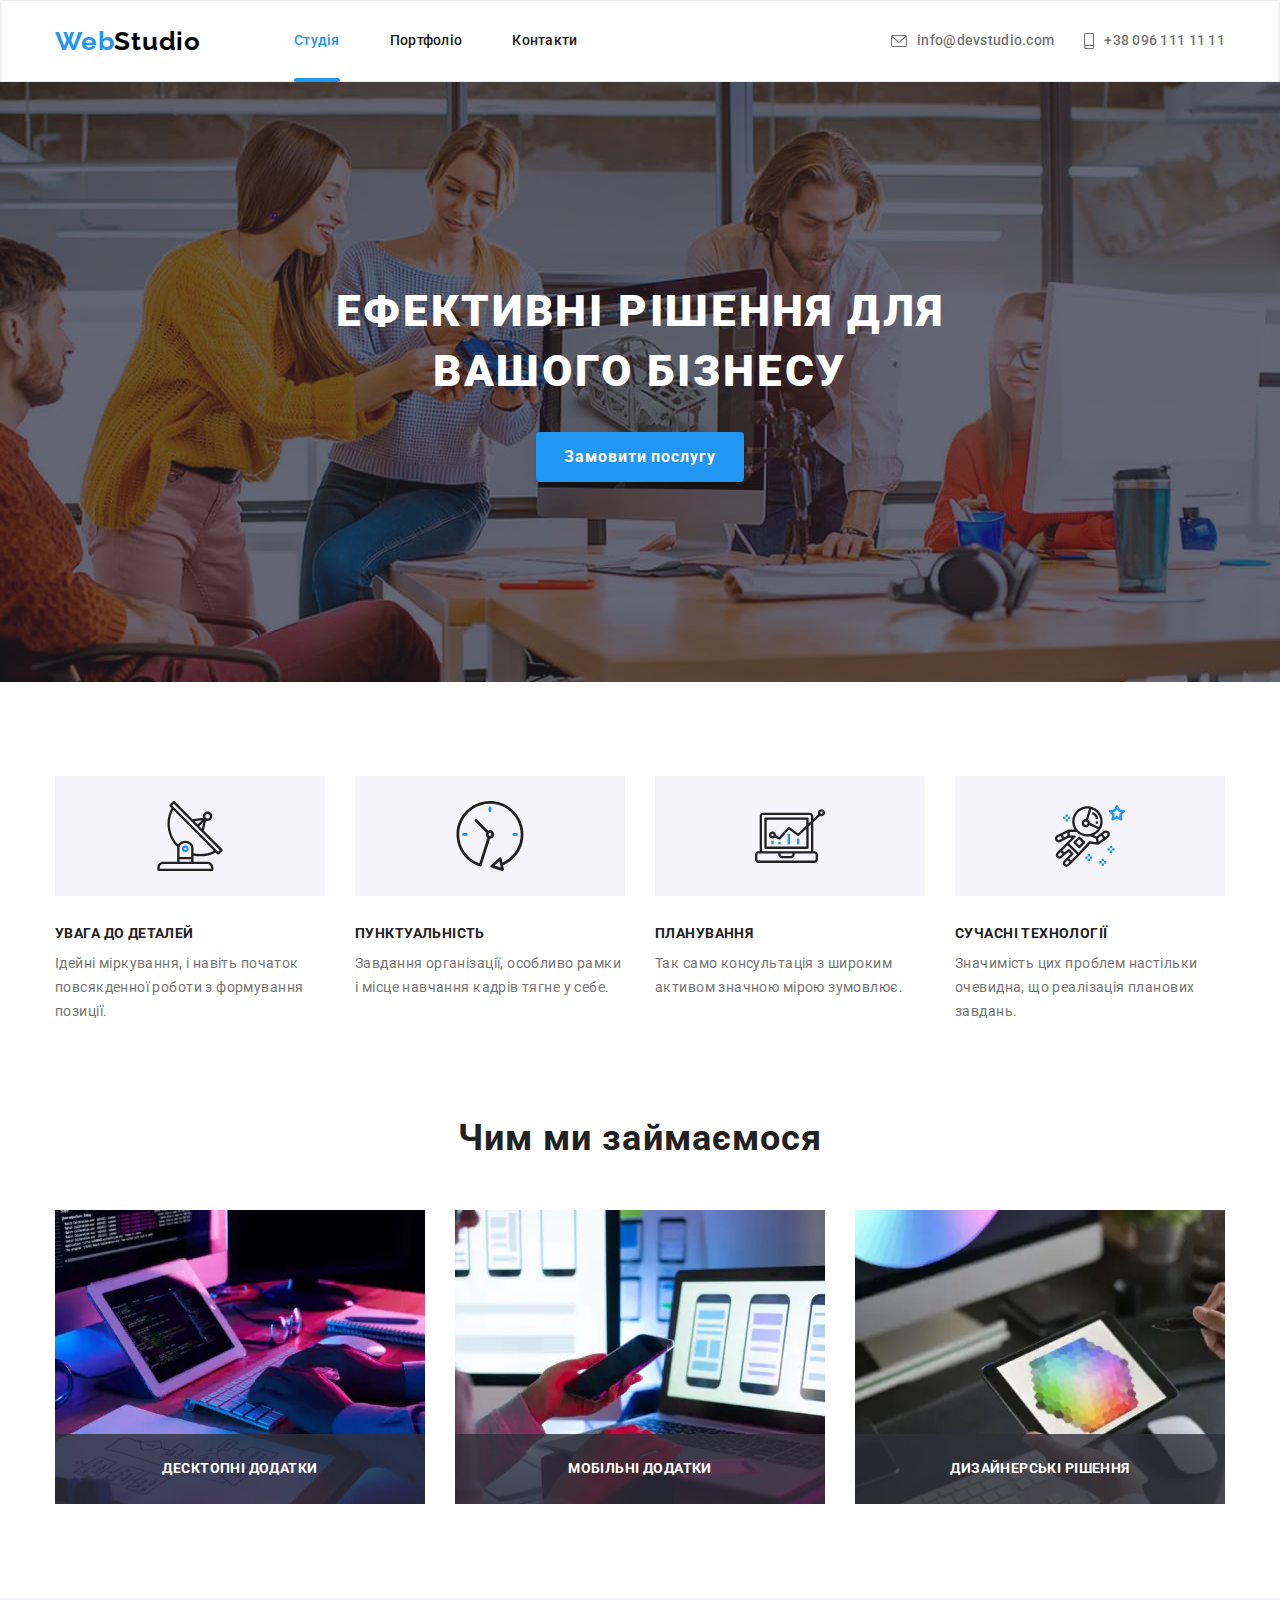
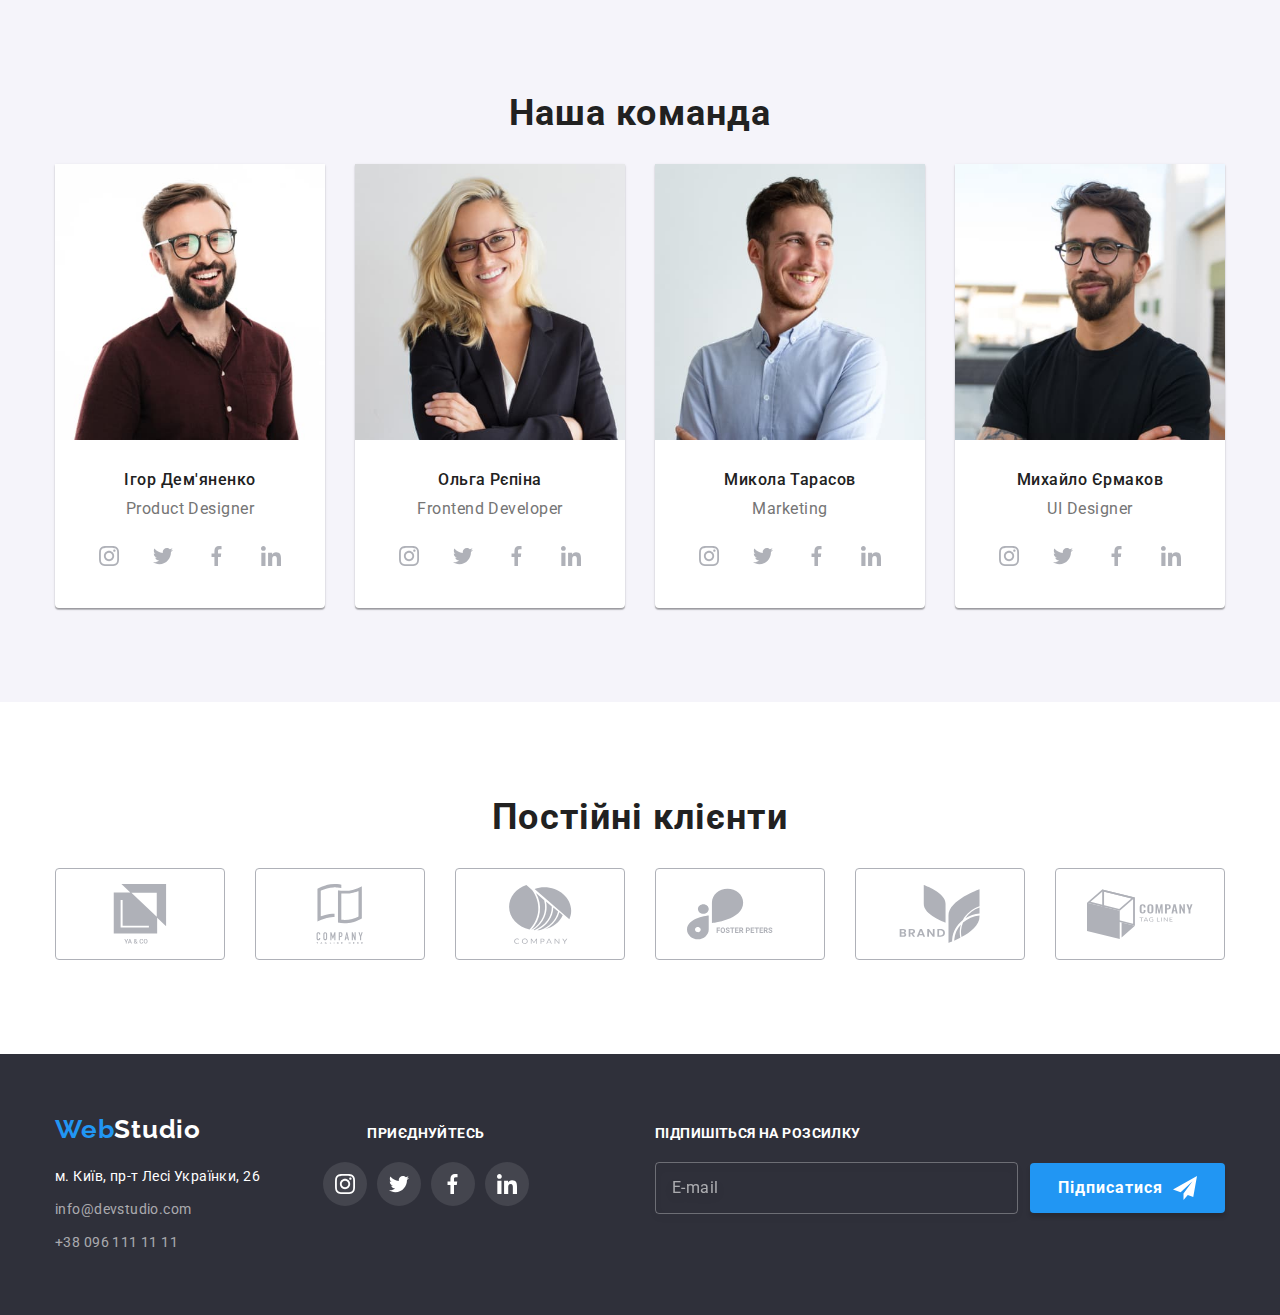
==== commit d8ae972d: "добавляет адаптивные картинки" ====
--- a/index.html
+++ b/index.html
@@ -70,6 +70,7 @@
         </div>
       </section>
       <!-- Секція наші переваги -->
+      <!--  -->
       <section class="section features">
         <div class="container">
           <h2 class="features-title visually-hidden">Наші переваги</h2>
@@ -121,30 +122,27 @@
           <h2 class="services__title">Чим ми займаємося</h2>
           <ul class="services__list">
             <li class="services-card">
-              <img
-                src="./images/services-image-1.jpg"
-                alt="людина працює з планшетом з клавіатурою"
-                width="370"
-                class="image"
-              />
+              <picture>
+                <source srcset="./images/services-image-1.webp 1x, ./images/services-image-1@2x.webp 2x" type="image/webp" />
+                <source srcset="./images/services-image-1.jpg 1x, ./images/services-image-1@2x.jpg 2x" type="image/jpeg" />
+                <img src="./images/services-image-1.jpg" alt="людина працює з планшетом з клавіатурою" width="370" />
+              </picture>
               <h3 class="services-card__title">Десктопні додатки</h3>
             </li>
             <li class="services-card">
-              <img
-                src="./images/services-image-2.jpg"
-                alt="людина працює з ноутбуком та з телефоном"
-                width="370"
-                class="image"
-              />
+              <picture>
+                <source srcset="./images/services-image-2.webp 1x, ./images/services-image-2@2x.webp 2x" type="image/webp" />
+                <source srcset="./images/services-image-2.jpg 1x, ./images/services-image-2@2x.jpg 2x" type="image/jpeg" />
+                <img src="./images/services-image-2.jpg" alt="людина працює з ноутбуком та з телефоном" width="370" />
+              </picture>
               <h3 class="services-card__title">Мобільні додатки</h3>
             </li>
             <li class="services-card">
-              <img
-                src="./images/services-image-3.jpg"
-                alt="людина тримає планшет з палітрою"
-                width="370"
-                class="image"
-              />
+              <picture>
+                <source srcset="./images/services-image-3.webp 1x, ./images/services-image-3@2x.webp 2x" type="image/webp" />
+                <source srcset="./images/services-image-3.jpg 1x, ./images/services-image-3@2x.jpg 2x" type="image/jpeg" />
+                <img src="./images/services-image-2.jpg" alt="людина тримає планшет з палітрою" width="370" />
+              </picture>
               <h3 class="services-card__title">Дизайнерські рішення</h3>
             </li>
           </ul>
@@ -156,12 +154,15 @@
           <h2 class="team__title">Наша команда</h2>
           <ul class="team-list">
             <li class="team-card">
-              <img
-                src="./images/team-image-1.jpg"
-                alt="чоловік в окулярах і у червоні сорочці"
-                width="270"
-                class="image"
-              />
+              <picture>
+                <source srcset="./images/team-image-1-mobile.webp x1, ./images/team-image-1-mobile@2x.webp x2" media="(max-width: 767px)" type="image/webp" />
+                <source srcset="./images/team-image-1-mobile.jpg x1, ./images/team-image-1-mobile@2x.jpg x2" media="(max-width: 767px)" type="image/jpeg" />
+                <source srcset="./images/team-image-1-tablet.webp x1, ./images/team-image-1-tablet@2x.webp x2" media="(max-width: 1199px)" type="image/webp" />
+                <source srcset="./images/team-image-1-tablet.jpg x1, ./images/team-image-1-tablet@2x.jpg x2" media="(max-width: 1199px)" type="image/jpeg" />
+                <source srcset="./images/team-image-1-desktop.webp x1, ./images/team-image-1-desktop@2x.webp x2" media="(min-width: 1200px)" type="image/webp" />
+                <source srcset="./images/team-image-1-desktop.jpg x1, ./images/team-image-1-desktop@2x.jpg x2" media="(min-width: 1200px)" type="image/jpeg" />
+                <img src="./images/team-image-1-mobile.jpg" alt="чоловік в окулярах і у червоні сорочці" sizes="(min-width: 1200px) 270px, (min-width: 768px) 354px, (min-width: 480px) 450px, 100vw" />
+              </picture>
               <div class="team-card__footer">
                 <h3 class="team-card__title">Ігор Дем'яненко</h3>
                 <p lang="en" class="team-card__position">Product Designer</p>
@@ -202,12 +203,15 @@
               </div>
             </li>
             <li class="team-card">
-              <img
-                src="./images/team-image-2.jpg"
-                alt="жінка в окулярах і у чорному піджаку"
-                width="270"
-                class="image"
-              />
+              <picture>
+                <source srcset="./images/team-image-2-mobile.webp x1, ./images/team-image-2-mobile@2x.webp x2" media="(max-width: 767px)" type="image/webp" />
+                <source srcset="./images/team-image-2-mobile.jpg x1, ./images/team-image-2-mobile@2x.jpg x2" media="(max-width: 767px)" type="image/jpeg" />
+                <source srcset="./images/team-image-2-tablet.webp x1, ./images/team-image-2-tablet@2x.webp x2" media="(max-width: 1199px)" type="image/webp" />
+                <source srcset="./images/team-image-2-tablet.jpg x1, ./images/team-image-2-tablet@2x.jpg x2" media="(max-width: 1199px)" type="image/jpeg" />
+                <source srcset="./images/team-image-2-desktop.webp x1, ./images/team-image-2-desktop@2x.webp x2" media="(min-width: 1200px)" type="image/webp" />
+                <source srcset="./images/team-image-2-desktop.jpg x1, ./images/team-image-2-desktop@2x.jpg x2" media="(min-width: 1200px)" type="image/jpeg" />
+                <img src="./images/team-image-2-mobile.jpg" alt="жінка в окулярах і у чорному піджаку" sizes="(min-width: 1200px) 270px, (min-width: 768px) 354px, (min-width: 480px) 450px, 100vw" />
+              </picture>
               <div class="team-card__footer">
                 <h3 class="team-card__title">Ольга Рєпіна</h3>
                 <p lang="en" class="team-card__position">Frontend Developer</p>
@@ -248,12 +252,15 @@
               </div>
             </li>
             <li class="team-card">
-              <img
-                src="./images/team-image-3.jpg"
-                alt="чоловік у голубій сорочці"
-                width="270"
-                class="image"
-              />
+              <picture>
+                <source srcset="./images/team-image-3-mobile.webp x1, ./images/team-image-3-mobile@2x.webp x2" media="(max-width: 767px)" type="image/webp" />
+                <source srcset="./images/team-image-3-mobile.jpg x1, ./images/team-image-3-mobile@2x.jpg x2" media="(max-width: 767px)" type="image/jpeg" />
+                <source srcset="./images/team-image-3-tablet.webp x1, ./images/team-image-3-tablet@2x.webp x2" media="(max-width: 1199px)" type="image/webp" />
+                <source srcset="./images/team-image-3-tablet.jpg x1, ./images/team-image-3-tablet@2x.jpg x2" media="(max-width: 1199px)" type="image/jpeg" />
+                <source srcset="./images/team-image-3-desktop.webp x1, ./images/team-image-3-desktop@2x.webp x2" media="(min-width: 1200px)" type="image/webp" />
+                <source srcset="./images/team-image-3-desktop.jpg x1, ./images/team-image-3-desktop@2x.jpg x2" media="(min-width: 1200px)" type="image/jpeg" />
+                <img src="./images/team-image-3-mobile.jpg" alt="чоловік у голубій сорочці" sizes="(min-width: 1200px) 270px, (min-width: 768px) 354px, (min-width: 480px) 450px, 100vw" />
+              </picture>
               <div class="team-card__footer">
                 <h3 class="team-card__title">Микола Тарасов</h3>
                 <p lang="en" class="team-card__position">Marketing</p>
@@ -294,12 +301,15 @@
               </div>
             </li>
             <li class="team-card">
-              <img
-                src="./images/team-image-4.jpg"
-                alt="чоловік в окулярах і у чорній футболці"
-                width="270"
-                class="image"
-              />
+              <picture>
+                <source srcset="./images/team-image-4-mobile.webp x1, ./images/team-image-4-mobile@2x.webp x2" media="(max-width: 767px)" type="image/webp" />
+                <source srcset="./images/team-image-4-mobile.jpg x1, ./images/team-image-4-mobile@2x.jpg x2" media="(max-width: 767px)" type="image/jpeg" />
+                <source srcset="./images/team-image-4-tablet.webp x1, ./images/team-image-4-tablet@2x.webp x2" media="(max-width: 1199px)" type="image/webp" />
+                <source srcset="./images/team-image-4-tablet.jpg x1, ./images/team-image-4-tablet@2x.jpg x2" media="(max-width: 1199px)" type="image/jpeg" />
+                <source srcset="./images/team-image-4-desktop.webp x1, ./images/team-image-4-desktop@2x.webp x2" media="(min-width: 1200px)" type="image/webp" />
+                <source srcset="./images/team-image-4-desktop.jpg x1, ./images/team-image-4-desktop@2x.jpg x2" media="(min-width: 1200px)" type="image/jpeg" />
+                <img src="./images/team-image-4-mobile.jpg" alt="чоловік в окулярах і у чорній футболці" sizes="(min-width: 1200px) 270px, (min-width: 768px) 354px, (min-width: 480px) 450px, 100vw" />
+              </picture>
               <div class="team-card__footer">
                 <h3 class="team-card__title">Михайло Єрмаков</h3>
                 <p lang="en" class="team-card__position">UI Designer</p>
--- a/css/main.min.css
+++ b/css/main.min.css
@@ -1 +1 @@
-/*! modern-normalize v1.1.0 | MIT License | https://github.com/sindresorhus/modern-normalize */*,::before,::after{-webkit-box-sizing:border-box;box-sizing:border-box}html{-moz-tab-size:4;-o-tab-size:4;tab-size:4}html{line-height:1.15;-webkit-text-size-adjust:100%}body{margin:0}body{font-family:system-ui,-apple-system,"Segoe UI",Roboto,Helvetica,Arial,sans-serif,"Apple Color Emoji","Segoe UI Emoji"}hr{height:0;color:inherit}abbr[title]{-webkit-text-decoration:underline dotted;text-decoration:underline dotted}b,strong{font-weight:bolder}code,kbd,samp,pre{font-family:ui-monospace,SFMono-Regular,Consolas,"Liberation Mono",Menlo,monospace;font-size:1em}small{font-size:80%}sub,sup{font-size:75%;line-height:0;position:relative;vertical-align:baseline}sub{bottom:-0.25em}sup{top:-0.5em}table{text-indent:0;border-color:inherit}button,input,optgroup,select,textarea{font-family:inherit;font-size:100%;line-height:1.15;margin:0}button,select{text-transform:none}button,[type=button],[type=reset],[type=submit]{-webkit-appearance:button}::-moz-focus-inner{border-style:none;padding:0}:-moz-focusring{outline:1px dotted ButtonText}:-moz-ui-invalid{box-shadow:none}legend{padding:0}progress{vertical-align:baseline}::-webkit-inner-spin-button,::-webkit-outer-spin-button{height:auto}[type=search]{-webkit-appearance:textfield;outline-offset:-2px}::-webkit-search-decoration{-webkit-appearance:none}::-webkit-file-upload-button{-webkit-appearance:button;font:inherit}summary{display:list-item}.features-card__text{font-family:"Roboto";font-size:14px;line-height:1.71;letter-spacing:.03em;color:#757575}.clients__title,.team__title,.services__title{font-family:"Roboto";font-size:28px;line-height:1.18;text-align:center;letter-spacing:.03em;color:#212121}@media screen and (min-width: 1200px){.clients__title,.team__title,.services__title{font-size:36px;line-height:1.17}}.features-card__title{font-family:"Roboto";font-weight:700;font-size:14px;line-height:1.14;letter-spacing:.03em;text-transform:uppercase;color:#212121}@media screen and (max-width: 768px){.features-card__title{text-align:center}}.services-card__title,.form-send-out__title,.social-medias-subscribe__title{font-family:"Roboto";font-weight:700;font-size:14px;line-height:1.14;letter-spacing:.03em;text-transform:uppercase;color:#fff}.site-navigation__link{font-family:"Roboto";font-weight:500;font-size:40px;line-height:1.18;letter-spacing:.02em;color:#212121}@media screen and (min-width: 768px){.site-navigation__link{font-size:14px;line-height:1.14}}.logo{font-family:"Raleway";font-weight:700;font-size:24px;line-height:1.17;letter-spacing:.03em;color:#000}@media screen and (min-width: 1200px){.logo{font-size:26px;line-height:1.19}}.page-footer__logo{font-family:"Raleway";font-weight:700;font-size:24px;line-height:1.17;letter-spacing:.03em;color:#fff}@media screen and (min-width: 1200px){.page-footer__logo{font-size:26px;line-height:1.19}}@media screen and (max-width: 767px){.page-header-contacts__item:not(:first-child){font-family:"Roboto";font-weight:500;font-size:34px;line-height:1.18;letter-spacing:.02em;color:#2196f3}}.page-header-contacts__item{font-family:"Roboto";font-weight:500;font-size:24px;line-height:1.17;letter-spacing:.02em;color:#757575}@media screen and (min-width: 768px){.page-header-contacts__item{font-size:12px}}@media screen and (min-width: 1200px){.page-header-contacts__item{font-size:14px;line-height:1.14}}.hero__title{font-family:"Roboto";font-weight:900;font-size:26px;line-height:1.62;text-align:center;letter-spacing:.06em;text-transform:uppercase;color:#fff}@media screen and (min-width: 1200px){.hero__title{font-size:44px;line-height:1.36}}.button--primary,.form-send-out__button--primary{font-family:"Roboto";font-weight:700;font-size:16px;line-height:1.88;letter-spacing:.06em;color:#fff}.button--secondary{font-family:"Roboto";font-weight:500;font-size:16px;line-height:1.62;text-align:center;letter-spacing:.03em;color:#212121}.nav-menu__social-media{font-family:"Roboto";font-weight:500;font-size:18px;line-height:1.22;letter-spacing:.02em;color:#2196f3}.team-card__title{font-family:"Roboto";font-weight:500;font-size:16px;line-height:1.19;text-align:center;letter-spacing:.03em;color:#212121}.team-card__position{font-family:"Roboto";font-size:16px;line-height:1.19;text-align:center;letter-spacing:.03em;color:#757575}.address-list__link--address{font-family:"Roboto";font-size:14px;line-height:1.71;letter-spacing:.03em;color:#fff}.address-list__link--contacts{font-family:"Roboto";font-size:14px;line-height:1.71;letter-spacing:.03em;color:rgba(255,255,255,.6)}.form-send-out__input::-webkit-input-placeholder{font-family:"Roboto";font-size:16px;line-height:1.25;letter-spacing:.03em;color:rgba(255,255,255,.6)}.form-send-out__input::-moz-placeholder{font-family:"Roboto";font-size:16px;line-height:1.25;letter-spacing:.03em;color:rgba(255,255,255,.6)}.form-send-out__input:-ms-input-placeholder{font-family:"Roboto";font-size:16px;line-height:1.25;letter-spacing:.03em;color:rgba(255,255,255,.6)}.form-send-out__input::-ms-input-placeholder{font-family:"Roboto";font-size:16px;line-height:1.25;letter-spacing:.03em;color:rgba(255,255,255,.6)}.form-send-out__input::placeholder,.form-send-out__input{font-family:"Roboto";font-size:16px;line-height:1.25;letter-spacing:.03em;color:rgba(255,255,255,.6)}.contact-data-form__title{font-family:"Roboto";font-weight:700;font-size:20px;line-height:1.5;text-align:center;letter-spacing:.03em;color:#212121}@media screen and (min-width: 1200px){.contact-data-form__title{line-height:1.15}}.сontact-data-form__label{font-family:"Roboto";font-size:12px;line-height:1.17;letter-spacing:.01em;color:#757575}.contact-data-form__comment,.сontact-data-form__input{font-family:"Roboto";font-size:12px;line-height:1.17;letter-spacing:.01em;color:#212121}.contact-data-form__comment::-webkit-input-placeholder{font-family:"Roboto";font-size:14px;line-height:1.14;letter-spacing:.01em;color:rgba(117,117,117,.5)}.contact-data-form__comment::-moz-placeholder{font-family:"Roboto";font-size:14px;line-height:1.14;letter-spacing:.01em;color:rgba(117,117,117,.5)}.contact-data-form__comment:-ms-input-placeholder{font-family:"Roboto";font-size:14px;line-height:1.14;letter-spacing:.01em;color:rgba(117,117,117,.5)}.contact-data-form__comment::-ms-input-placeholder{font-family:"Roboto";font-size:14px;line-height:1.14;letter-spacing:.01em;color:rgba(117,117,117,.5)}.contact-data-form__comment::placeholder{font-family:"Roboto";font-size:14px;line-height:1.14;letter-spacing:.01em;color:rgba(117,117,117,.5)}@media screen and (min-width: 1200px){.contact-data-form__comment::-webkit-input-placeholder{font-size:12px}.contact-data-form__comment::-moz-placeholder{font-size:12px}.contact-data-form__comment:-ms-input-placeholder{font-size:12px}.contact-data-form__comment::-ms-input-placeholder{font-size:12px}.contact-data-form__comment::placeholder{font-size:12px}}.сontact-data-form__label--checkbox{font-family:"Roboto";font-size:12px;line-height:1.17;letter-spacing:.03em;color:#757575}.gallery-card__title{font-family:"Roboto";font-size:18px;line-height:2;letter-spacing:.06em;color:#212121}.gallery-card__overlay{font-family:"Roboto";font-size:18px;line-height:1.56;letter-spacing:.03em;color:#fff}.gallery-card__text{font-family:"Roboto";font-size:16px;line-height:1.88;letter-spacing:.03em;color:#757575}.gallery-card__link,.address-list__link,.page-header-contacts__link,.site-navigation__link,.nav-menu__social-media,.page-footer__logo,.logo{text-decoration:none}.services__list,.gallery,.buttons-list,.page-footer__social-medias-list,.address-list,.clients__list,.social-medias,.team-list,.features-list,.page-header-contacts,.site-navigation__list,.nav-menu__social-media-list{list-style:none;margin:0;padding:0}.page-footer__social-medias-link,.modal__modal-close-button,.clients__link,.social-medias__link,.features-card__thumb,.form-send-out__button--primary,.nav-menu__button{display:-webkit-box;display:-ms-flexbox;display:flex;-webkit-box-pack:center;-ms-flex-pack:center;justify-content:center;-webkit-box-align:center;-ms-flex-align:center;align-items:center}.hero{background-position:center;background-repeat:no-repeat}.services__title{text-align:center}.visually-hidden{position:absolute;white-space:nowrap;width:1px;height:1px;overflow:hidden;border:0;padding:0;clip:rect(0 0 0 0);-webkit-clip-path:inset(50%);clip-path:inset(50%);margin:-1px}.back-drop.is-hidden{opacity:0;pointer-events:none;visibility:hidden}.container{min-width:320px;padding-right:15px;padding-left:15px;margin-left:auto;margin-right:auto}@media screen and (min-width: 480px){.container{width:480px}}@media screen and (min-width: 768px){.container{width:768px}}@media screen and (min-width: 1200px){.container{width:1200px}}.section{padding-top:60px;padding-bottom:60px}@media screen and (min-width: 1200px){.section{padding-top:94px;padding-bottom:94px}}img{display:block;max-width:100%;height:auto}.logo{display:inline-block;padding-top:16px;padding-bottom:16px}.logo--accent{color:#2196f3}.page-footer__logo{display:inline-block;margin-bottom:20px}.nav-menu__button{position:absolute;top:10px;right:10px;width:40px;height:40px;border:none;background-color:rgba(0,0,0,0);color:#212121;-webkit-transition:color 250ms cubic-bezier(0.4, 0, 0.2, 1);transition:color 250ms cubic-bezier(0.4, 0, 0.2, 1)}.nav-menu__button:hover,.nav-menu__button:focus{color:#2196f3}.button,.button--secondary,.button--primary,.form-send-out__button--primary{border-radius:4px;text-align:center;border:none;cursor:pointer}.button--primary,.form-send-out__button--primary{padding:10px 24px;-webkit-box-shadow:0px 4px 4px rgba(0,0,0,.15);box-shadow:0px 4px 4px rgba(0,0,0,.15);background-color:#2196f3;-webkit-transition:background-color 250ms cubic-bezier(0.4, 0, 0.2, 1);transition:background-color 250ms cubic-bezier(0.4, 0, 0.2, 1)}.button--primary:hover,.form-send-out__button--primary:hover,.button--primary:focus,.form-send-out__button--primary:focus{background-color:#188ce8}@media screen and (max-width: 1199px){.form-send-out__button--primary{margin-right:auto;margin-left:auto}}@media screen and (min-width: 1200px){.form-send-out__button--primary{vertical-align:middle}}.button--secondary{display:inline-block;background-color:#f5f4fa;padding:6px 22px;-webkit-transition:color 250ms cubic-bezier(0.4, 0, 0.2, 1),background-color 250ms cubic-bezier(0.4, 0, 0.2, 1),-webkit-box-shadow 250ms cubic-bezier(0.4, 0, 0.2, 1);transition:color 250ms cubic-bezier(0.4, 0, 0.2, 1),background-color 250ms cubic-bezier(0.4, 0, 0.2, 1),-webkit-box-shadow 250ms cubic-bezier(0.4, 0, 0.2, 1);transition:color 250ms cubic-bezier(0.4, 0, 0.2, 1),background-color 250ms cubic-bezier(0.4, 0, 0.2, 1),box-shadow 250ms cubic-bezier(0.4, 0, 0.2, 1);transition:color 250ms cubic-bezier(0.4, 0, 0.2, 1),background-color 250ms cubic-bezier(0.4, 0, 0.2, 1),box-shadow 250ms cubic-bezier(0.4, 0, 0.2, 1),-webkit-box-shadow 250ms cubic-bezier(0.4, 0, 0.2, 1)}.button--secondary:hover,.button--secondary:focus{background-color:#2196f3;color:#fff;-webkit-box-shadow:0px 3px 1px rgba(0,0,0,.1),0px 1px 2px rgba(0,0,0,.08),0px 2px 2px rgba(0,0,0,.12);box-shadow:0px 3px 1px rgba(0,0,0,.1),0px 1px 2px rgba(0,0,0,.08),0px 2px 2px rgba(0,0,0,.12)}.page-header{border:1px solid #ececec}@media screen and (max-width: 767px){.page-header__container{position:relative;overflow:hidden}}@media screen and (max-width: 767px){.nav-menu{position:fixed;top:0;left:0;width:100vw;height:100vh;-webkit-transform:translateX(100%);transform:translateX(100%);z-index:999;display:-webkit-box;display:-ms-flexbox;display:flex;-webkit-box-orient:vertical;-webkit-box-direction:normal;-ms-flex-direction:column;flex-direction:column;-webkit-box-pack:justify;-ms-flex-pack:justify;justify-content:space-between;padding:48px 40px;background-color:#fff;-webkit-transition:-webkit-transform 250ms cubic-bezier(0.4, 0, 0.2, 1);transition:-webkit-transform 250ms cubic-bezier(0.4, 0, 0.2, 1);transition:transform 250ms cubic-bezier(0.4, 0, 0.2, 1);transition:transform 250ms cubic-bezier(0.4, 0, 0.2, 1), -webkit-transform 250ms cubic-bezier(0.4, 0, 0.2, 1)}}@media screen and (max-width: 767px){.nav-menu.is-open{-webkit-transform:translateX(0);transform:translateX(0)}}.nav-menu__social-media-list{display:-webkit-box;display:-ms-flexbox;display:flex;-ms-flex-wrap:wrap;flex-wrap:wrap;gap:10px;margin-top:64px}.nav-menu__social-media-item:nth-child(-n+3) .nav-menu__social-media::after{content:"";display:inline-block;width:1px;height:22px;background-color:rgba(33,33,33,.2);vertical-align:middle;margin-left:10px}.page-header__close-icon{fill:currentColor}@media screen and (max-width: 767px){.site-navigation__item:not(:first-child){margin-top:32px}}.site-navigation__link{-webkit-transition:color 250ms cubic-bezier(0.4, 0, 0.2, 1);transition:color 250ms cubic-bezier(0.4, 0, 0.2, 1)}.site-navigation__link:hover,.site-navigation__link:focus{color:#2196f3}@media screen and (max-width: 767px){.page-header-contacts{display:-webkit-box;display:-ms-flexbox;display:flex;-webkit-box-orient:vertical;-webkit-box-direction:reverse;-ms-flex-direction:column-reverse;flex-direction:column-reverse}}@media screen and (max-width: 767px){.page-header-contacts__item:not(:first-child){margin-bottom:32px}}.page-header-contacts__link{color:inherit}@media screen and (max-width: 767px){.page-header-contacts__icon-mail{display:none}}@media screen and (max-width: 767px){.page-header-contacts__icon-phone{display:none}}.hero{background-color:#2f303a;background-image:url("../../../images/hero-background-image.jpg"),-webkit-gradient(linear, left top, left bottom, from(rgba(47, 48, 58, 0.4)), to(rgba(47, 48, 58, 0.4)));background-image:url("../../../images/hero-background-image.jpg"),linear-gradient(rgba(47, 48, 58, 0.4), rgba(47, 48, 58, 0.4));background-size:cover;text-align:center;padding-top:118px;padding-bottom:118px}.hero__title{margin-top:0;margin-bottom:30px}@media screen and (max-width: 767px){.features-card:not(:last-child){margin-bottom:30px}}.features-card__thumb{width:100%;height:120px;background-color:#f5f4fa;margin-bottom:30px}.features-card__title{margin-top:0;margin-bottom:10px}.features-card__text{margin:0}@media screen and (max-width: 1200px){.services{display:none}}.team{background-color:#f5f4fa}.team__title{margin-top:0;margin-bottom:30px}.team-card{-webkit-box-shadow:0px 1px 3px rgba(0,0,0,.12),0px 1px 1px rgba(0,0,0,.14),0px 2px 1px rgba(0,0,0,.2);box-shadow:0px 1px 3px rgba(0,0,0,.12),0px 1px 1px rgba(0,0,0,.14),0px 2px 1px rgba(0,0,0,.2);border-radius:0px 0px 4px 4px;width:100%;background-color:#fff}@media screen and (max-width: 767px){.team-card:not(:last-child){margin-bottom:30px}}.team-card__footer{padding-top:30px;padding-bottom:24px}.team-card__title{margin-top:0;margin-bottom:10px}.team-card__position{margin-top:0;margin-bottom:16px}.social-medias{display:-webkit-box;display:-ms-flexbox;display:flex;-webkit-box-pack:center;-ms-flex-pack:center;justify-content:center}.social-medias__item:not(:last-child){margin-right:10px}.social-medias__link{width:44px;height:44px;color:#afb1b8;border-radius:50%;-webkit-transition:color 250ms cubic-bezier(0.4, 0, 0.2, 1),background-color 250ms cubic-bezier(0.4, 0, 0.2, 1);transition:color 250ms cubic-bezier(0.4, 0, 0.2, 1),background-color 250ms cubic-bezier(0.4, 0, 0.2, 1)}.social-medias__link:hover,.social-medias__link:focus{color:#fff;background-color:#2196f3}.social-medias__icon{fill:currentColor}.clients__title{margin-top:0;margin-bottom:30px}.clients__list{display:-webkit-box;display:-ms-flexbox;display:flex;-ms-flex-wrap:wrap;flex-wrap:wrap}.clients__item{width:calc((100% - 30px)/2)}@media screen and (max-width: 767px){.clients__item:nth-child(2n+1){margin-right:30px}}@media screen and (max-width: 767px){.clients__item:nth-child(-n+4){margin-bottom:30px}}.clients__link{width:100%;height:92px;color:#afb1b8;border:1px solid #afb1b8;border-radius:4px;-webkit-transition:color 250ms cubic-bezier(0.4, 0, 0.2, 1),border-color 250ms cubic-bezier(0.4, 0, 0.2, 1);transition:color 250ms cubic-bezier(0.4, 0, 0.2, 1),border-color 250ms cubic-bezier(0.4, 0, 0.2, 1)}.clients__link:hover,.clients__link:focus{color:#2196f3;border-color:#2196f3}.clients__icon{fill:currentColor}.back-drop{position:fixed;top:0;right:0;width:100%;height:100%;padding:93px 15px;background-color:rgba(0,0,0,.2);opacity:1;visibility:visible;overflow-y:scroll;-webkit-transition:opacity 250ms cubic-bezier(0.4, 0, 0.2, 1),visibility cubic-bezier(0.4, 0, 0.2, 1) 250ms;transition:opacity 250ms cubic-bezier(0.4, 0, 0.2, 1),visibility cubic-bezier(0.4, 0, 0.2, 1) 250ms}.modal{position:relative;width:calc(100% - 30px);min-height:609px;background-color:#fff;-webkit-box-shadow:0px 1px 3px rgba(0,0,0,.12),0px 1px 1px rgba(0,0,0,.14),0px 2px 1px rgba(0,0,0,.2);box-shadow:0px 1px 3px rgba(0,0,0,.12),0px 1px 1px rgba(0,0,0,.14),0px 2px 1px rgba(0,0,0,.2);border-radius:4px;padding:40px;-webkit-transition:-webkit-transform 250ms cubic-bezier(0.4, 0, 0.2, 1);transition:-webkit-transform 250ms cubic-bezier(0.4, 0, 0.2, 1);transition:transform 250ms cubic-bezier(0.4, 0, 0.2, 1);transition:transform 250ms cubic-bezier(0.4, 0, 0.2, 1), -webkit-transform 250ms cubic-bezier(0.4, 0, 0.2, 1)}@media screen and (max-width: 767px){.modal{margin-right:auto;margin-left:auto}}.modal__modal-close-button{position:absolute;top:8px;right:8px;border-radius:50%;background-color:#fff;border:1px solid rgba(0,0,0,.1);width:30px;height:30px;cursor:pointer;color:#000;-webkit-transition:color 250ms cubic-bezier(0.4, 0, 0.2, 1);transition:color 250ms cubic-bezier(0.4, 0, 0.2, 1)}.modal__modal-close-button:hover,.modal__modal-close-button:focus{color:#2196f3}.modal__close-icon{fill:currentColor}.contact-data-form__title{margin-top:0;margin-bottom:12px}.сontact-data-form__label{position:relative;display:block}.сontact-data-form__label:not(:first-child){margin-top:10px}.сontact-data-form__input{width:100%;padding:12px 16px 12px 42px;margin-top:4px;border:1px solid rgba(33,33,33,.2);border-radius:4px;-webkit-transition:border-color 250ms cubic-bezier(0.4, 0, 0.2, 1);transition:border-color 250ms cubic-bezier(0.4, 0, 0.2, 1)}.сontact-data-form__input:focus{border-color:#2196f3}.contact-data-form__icon{position:absolute;bottom:11px;left:12px;fill:#212121;-webkit-transition:fill 250ms cubic-bezier(0.4, 0, 0.2, 1);transition:fill 250ms cubic-bezier(0.4, 0, 0.2, 1)}.сontact-data-form__label:focus-within .contact-data-form__icon{fill:#2196f3}.contact-data-form__comment{width:100%;padding:12px 16px 12px 16px;margin-top:4px;border:1px solid rgba(33,33,33,.2);border-radius:4px;-webkit-transition:border-color 250ms cubic-bezier(0.4, 0, 0.2, 1);transition:border-color 250ms cubic-bezier(0.4, 0, 0.2, 1);resize:none}.contact-data-form__comment:focus{border-color:#2196f3}.сontact-data-form__label--checkbox{text-align:center;display:block;margin-top:20px}.checkbox-group{position:relative;display:inline-block;margin-right:7px;width:16px;height:15px;vertical-align:bottom}.checkbox-group__checkbox-icon{position:absolute;top:0;left:0;fill:#212121}.checkbox-group__checked-icon{position:absolute;top:0;left:0;fill:rgba(0,0,0,0)}.сontact-data-form__terms-checkbox:checked+.checkbox-group>.checkbox-group__checkbox-icon{fill:rgba(0,0,0,0)}.сontact-data-form__terms-checkbox:checked+.checkbox-group>.checkbox-group__checked-icon{fill:#2196f3}.сontact-data-form__link{color:#2196f3}.contact-data-form__button{display:block;margin-left:auto;margin-right:auto;margin-top:30px}.page-footer{background-color:#2f303a;padding-top:60px;padding-bottom:60px}@media screen and (max-width: 767px){.page-footer{text-align:center}}@media screen and (max-width: 1199px){.logo-address{margin-bottom:60px}}.address-list__item:not(:last-child){margin-bottom:8px}.address-list__link{font-style:normal;-webkit-transition:color 250ms cubic-bezier(0.4, 0, 0.2, 1);transition:color 250ms cubic-bezier(0.4, 0, 0.2, 1)}.address-list__link:hover,.address-list__link:focus{color:#2196f3}@media screen and (max-width: 767px){.social-medias-subscribe{margin-bottom:60px}}.social-medias-subscribe__title{margin-top:0;margin-bottom:20px}.page-footer__social-medias-list{display:-webkit-box;display:-ms-flexbox;display:flex;-webkit-box-pack:center;-ms-flex-pack:center;justify-content:center}.page-footer__social-medias-item:not(:last-child){margin-right:10px}.page-footer__social-medias-link{width:44px;height:44px;border-radius:50%;background-color:rgba(255,255,255,.1);color:#fff;-webkit-transition:background-color 250ms cubic-bezier(0.4, 0, 0.2, 1);transition:background-color 250ms cubic-bezier(0.4, 0, 0.2, 1)}.page-footer__social-medias-link:hover,.page-footer__social-medias-link:focus{background-color:#2196f3}.page-footer__social-medias-icon{fill:currentColor}.form-send-out{width:100%}.form-send-out__title{margin-top:0;margin-bottom:20px}@media screen and (max-width: 1199px){.form-send-out__label{display:block}}.form-send-out__input{padding:15px 16px;width:100%;border:1px solid rgba(255,255,255,.3);border-radius:4px;-webkit-filter:drop-shadow(0px 4px 4px rgba(0, 0, 0, 0.15));filter:drop-shadow(0px 4px 4px rgba(0, 0, 0, 0.15));background-color:rgba(0,0,0,0)}@media screen and (max-width: 1199px){.form-send-out__input{margin-bottom:20px}}@media screen and (max-width: 1199px){.form-send-out__icon{margin-left:12px}}.buttons-list{display:-webkit-box;display:-ms-flexbox;display:flex}@media screen and (max-width: 767px){.buttons-list{-ms-flex-wrap:wrap;flex-wrap:wrap;max-width:340px;margin-bottom:40px}}.buttons-list__item:not(:last-child){margin-right:8px}@media screen and (max-width: 767px){.buttons-list__item:nth-child(-n+3){margin-bottom:15px}}.gallery-card{width:100%}@media screen and (max-width: 767px){.gallery-card:not(:last-child){margin-bottom:30px}}.gallery-card__body{-webkit-transition:-webkit-box-shadow 250ms cubic-bezier(0.4, 0, 0.2, 1);transition:-webkit-box-shadow 250ms cubic-bezier(0.4, 0, 0.2, 1);transition:box-shadow 250ms cubic-bezier(0.4, 0, 0.2, 1);transition:box-shadow 250ms cubic-bezier(0.4, 0, 0.2, 1), -webkit-box-shadow 250ms cubic-bezier(0.4, 0, 0.2, 1)}.gallery-card__link:hover .gallery-card__body,.gallery-card__link:focus .gallery-card__body{-webkit-box-shadow:0px 1px 1px rgba(0,0,0,.12),0px 4px 4px rgba(0,0,0,.06),1px 4px 6px rgba(0,0,0,.16);box-shadow:0px 1px 1px rgba(0,0,0,.12),0px 4px 4px rgba(0,0,0,.06),1px 4px 6px rgba(0,0,0,.16)}.gallery-card__thumb{position:relative;overflow:hidden}.gallery-card__overlay{position:absolute;top:0;left:0;width:100%;height:100%;background-color:rgba(33,150,243,.9);padding:77px 24px;margin:0;-webkit-transform:translateY(100%);transform:translateY(100%);-webkit-transition:-webkit-transform 250ms cubic-bezier(0.4, 0, 0.2, 1);transition:-webkit-transform 250ms cubic-bezier(0.4, 0, 0.2, 1);transition:transform 250ms cubic-bezier(0.4, 0, 0.2, 1);transition:transform 250ms cubic-bezier(0.4, 0, 0.2, 1), -webkit-transform 250ms cubic-bezier(0.4, 0, 0.2, 1)}.gallery-card__link:hover .gallery-card__overlay,.gallery-card__link:focus .gallery-card__overlay{-webkit-transform:translateY(0);transform:translateY(0)}.gallery-card__footer{padding:20px 24px;border-right:1px solid #eee;border-bottom:1px solid #eee;border-left:1px solid #eee}.gallery-card__title{margin-top:0;margin-bottom:4px}.gallery-card__text{margin:0}@media screen and (min-width: 768px){.nav-menu__button{display:none}}@media screen and (min-width: 768px){.page-header__container{display:-webkit-box;display:-ms-flexbox;display:flex;-webkit-box-align:center;-ms-flex-align:center;align-items:center}}@media screen and (min-width: 768px){.nav-menu{display:-webkit-box;display:-ms-flexbox;display:flex;-webkit-box-align:center;-ms-flex-align:center;align-items:center;-webkit-box-flex:1;-ms-flex-positive:1;flex-grow:1;-webkit-box-pack:justify;-ms-flex-pack:justify;justify-content:space-between}}@media screen and (min-width: 768px){.nav-menu__social-media-list{display:none}}@media screen and (min-width: 768px){.site-navigation{margin-left:87px}}@media screen and (min-width: 768px){.site-navigation__list{display:-webkit-box;display:-ms-flexbox;display:flex}}@media screen and (min-width: 768px){.site-navigation__item:not(:first-child){margin-left:50px}}@media screen and (min-width: 768px){.site-navigation__link{display:inline-block;padding-top:32px;padding-bottom:32px}}@media screen and (min-width: 768px){.site-navigation__link--current{position:relative;color:#2196f3}}@media screen and (min-width: 768px){.site-navigation__link--current::after{content:"";position:absolute;bottom:-1px;left:0;height:4px;width:100%;background-color:#2196f3;border-radius:2px}}@media screen and (min-width: 768px)and (max-width: 1199px){.page-header-contacts__item:not(:first-child){margin-top:10px}}@media screen and (min-width: 768px){.page-header-contacts__link{-webkit-transition:color 250ms cubic-bezier(0.4, 0, 0.2, 1);transition:color 250ms cubic-bezier(0.4, 0, 0.2, 1)}.page-header-contacts__link:hover,.page-header-contacts__link:focus{color:#2196f3}}.page-header-contacts__icon-mail{fill:currentColor;vertical-align:middle;margin-right:8px}.page-header-contacts__icon-phone{fill:currentColor;vertical-align:bottom;margin-right:8px}@media screen and (min-width: 768px){.container--hero{padding-right:189px;padding-left:189px}}@media screen and (min-width: 768px){.features-list{display:-webkit-box;display:-ms-flexbox;display:flex;-ms-flex-wrap:wrap;flex-wrap:wrap}}@media screen and (min-width: 768px){.features-card{width:calc((100% - 30px)/2)}}@media screen and (min-width: 768px)and (max-width: 1199px){.features-card:nth-child(-n+2){margin-bottom:30px}}@media screen and (min-width: 768px)and (max-width: 1199px){.features-card:nth-child(2n+1){margin-right:30px}}@media screen and (min-width: 768px){.team-list{display:-webkit-box;display:-ms-flexbox;display:flex}}@media screen and (min-width: 768px)and (max-width: 1199px){.team-list{-ms-flex-wrap:wrap;flex-wrap:wrap}}@media screen and (min-width: 768px){.team-card{width:calc((100% - 30px)/2)}}@media screen and (min-width: 768px)and (max-width: 1199px){.team-card:nth-child(-n+2){margin-bottom:30px}}@media screen and (min-width: 768px)and (max-width: 1199px){.team-card:nth-child(2n+1){margin-right:30px}}@media screen and (min-width: 768px){.clients__item{width:calc((100% - 60px)/3)}}@media screen and (min-width: 768px)and (max-width: 1199px){.clients__item:not(:nth-child(3n+3)){margin-right:30px}}@media screen and (min-width: 768px)and (max-width: 1199px){.clients__item:nth-child(-n+3){margin-bottom:30px}}@media screen and (min-width: 768px){.modal{width:450px}}@media screen and (min-width: 768px){.page-footer__container{display:-webkit-box;display:-ms-flexbox;display:flex}}@media screen and (min-width: 768px)and (max-width: 1199px){.page-footer__container{-ms-flex-wrap:wrap;flex-wrap:wrap;-webkit-box-pack:center;-ms-flex-pack:center;justify-content:center}}@media screen and (max-width: 1199px){.logo-address{text-align:center}}@media screen and (min-width: 768px)and (max-width: 1199px){.social-medias-subscribe{margin-left:165px}}.social-medias-subscribe__title{text-align:center}@media screen and (min-width: 768px)and (max-width: 1199px){.form-send-out{width:450px;text-align:center}}@media screen and (min-width: 768px){.buttons-list{-webkit-box-pack:center;-ms-flex-pack:center;justify-content:center;margin-bottom:30px}}@media screen and (min-width: 768px){.gallery{display:-webkit-box;display:-ms-flexbox;display:flex;-ms-flex-wrap:wrap;flex-wrap:wrap}}@media screen and (min-width: 768px){.gallery-card{width:calc((100% - 30px)/2)}}@media screen and (min-width: 768px)and (max-width: 1199px){.gallery-card:nth-child(2n){margin-left:30px}}@media screen and (min-width: 768px)and (max-width: 1199px){.gallery-card:not(:nth-child(n+8)){margin-bottom:30px}}@media screen and (min-width: 768px){.gallery-card__overlay{padding:47px 24px}}@media screen and (min-width: 1200px){.button--primary,.form-send-out__button--primary{padding:10px 28px}}@media screen and (min-width: 1200px){.site-navigation{margin-left:93px}}@media screen and (min-width: 1200px){.page-header-contacts{display:-webkit-box;display:-ms-flexbox;display:flex}}@media screen and (min-width: 1200px){.page-header-contacts__item:not(:first-child){margin-left:30px}}@media screen and (min-width: 768px)and (max-width: 1199px){.page-header-contacts__item:not(:first-child){margin-top:10px}}@media screen and (min-width: 1200px){.page-header-contacts__icon-mail{margin-right:10px}}@media screen and (min-width: 1200px){.page-header-contacts__icon-phone{margin-right:10px}}@media screen and (min-width: 1200px){.hero{padding-top:200px;padding-bottom:200px}}@media screen and (min-width: 1200px){.container--hero{padding-right:237px;padding-left:237px}}@media screen and (min-width: 1200px){.features-list{-ms-flex-wrap:nowrap;flex-wrap:nowrap}}@media screen and (min-width: 1200px){.features-card{width:calc((100% - 90px)/4)}}@media screen and (min-width: 1200px){.features-card:not(:last-child){margin-right:30px}}.services{padding-top:0}.services__title{margin-top:0;margin-bottom:50px}.services__list{display:-webkit-box;display:-ms-flexbox;display:flex;-webkit-box-pack:justify;-ms-flex-pack:justify;justify-content:space-between}.services-card{position:relative}.services-card__title{position:absolute;bottom:0;left:0;width:100%;text-align:center;margin:0;padding-top:27px;padding-bottom:27px;background-color:rgba(47,48,58,.8)}@media screen and (min-width: 1200px){.team-card{width:calc((100% - 90px)/4)}}@media screen and (min-width: 1200px){.team-card:not(:last-child){margin-right:30px}}@media screen and (min-width: 1200px){.team-card__footer{padding-bottom:30px}}@media screen and (min-width: 1200px){.clients__list{-ms-flex-wrap:nowrap;flex-wrap:nowrap}}@media screen and (min-width: 1200px){.clients__item{width:calc((100% - 150px)/6)}}@media screen and (min-width: 1200px){.clients__item:not(:last-child){margin-right:30px}}@media screen and (min-width: 768px){.modal{position:absolute;top:50%;right:50%;-webkit-transform:translate(50%, -50%) scale(1);transform:translate(50%, -50%) scale(1);width:528px;min-height:581px}}@media screen and (min-width: 1200px){.page-footer__container{-webkit-box-pack:justify;-ms-flex-pack:justify;justify-content:space-between;-webkit-box-align:baseline;-ms-flex-align:baseline;align-items:baseline}}@media screen and (min-width: 1200px){.address-list__item:not(:last-child){margin-bottom:9px}}@media screen and (min-width: 1200px){.form-send-out{width:570px}}@media screen and (min-width: 1200px){.form-send-out__input-button-group{display:-webkit-box;display:-ms-flexbox;display:flex;-webkit-box-align:center;-ms-flex-align:center;align-items:center;-webkit-box-pack:justify;-ms-flex-pack:justify;justify-content:space-between}}@media screen and (min-width: 1200px){.form-send-out__label{-webkit-box-flex:1;-ms-flex-positive:1;flex-grow:1;margin-right:12px}}@media screen and (min-width: 1200px){.form-send-out__input{width:100%}}@media screen and (min-width: 1200px){.form-send-out__icon{margin-left:10px}}@media screen and (min-width: 1200px){.buttons-list{margin-bottom:50px}}@media screen and (min-width: 1200px){.gallery-card{width:calc((100% - 60px)/3)}}@media screen and (min-width: 1200px){.gallery-card:not(:nth-child(3n)){margin-right:30px}}@media screen and (min-width: 1200px){.gallery-card:not(:nth-child(n+7)){margin-bottom:30px}}@media screen and (min-width: 1200px){.gallery-card__overlay{padding:63px 24px}}/*# sourceMappingURL=main.min.css.map */+/*! modern-normalize v1.1.0 | MIT License | https://github.com/sindresorhus/modern-normalize */*,::before,::after{-webkit-box-sizing:border-box;box-sizing:border-box}html{-moz-tab-size:4;-o-tab-size:4;tab-size:4}html{line-height:1.15;-webkit-text-size-adjust:100%}body{margin:0}body{font-family:system-ui,-apple-system,"Segoe UI",Roboto,Helvetica,Arial,sans-serif,"Apple Color Emoji","Segoe UI Emoji"}hr{height:0;color:inherit}abbr[title]{-webkit-text-decoration:underline dotted;text-decoration:underline dotted}b,strong{font-weight:bolder}code,kbd,samp,pre{font-family:ui-monospace,SFMono-Regular,Consolas,"Liberation Mono",Menlo,monospace;font-size:1em}small{font-size:80%}sub,sup{font-size:75%;line-height:0;position:relative;vertical-align:baseline}sub{bottom:-0.25em}sup{top:-0.5em}table{text-indent:0;border-color:inherit}button,input,optgroup,select,textarea{font-family:inherit;font-size:100%;line-height:1.15;margin:0}button,select{text-transform:none}button,[type=button],[type=reset],[type=submit]{-webkit-appearance:button}::-moz-focus-inner{border-style:none;padding:0}:-moz-focusring{outline:1px dotted ButtonText}:-moz-ui-invalid{box-shadow:none}legend{padding:0}progress{vertical-align:baseline}::-webkit-inner-spin-button,::-webkit-outer-spin-button{height:auto}[type=search]{-webkit-appearance:textfield;outline-offset:-2px}::-webkit-search-decoration{-webkit-appearance:none}::-webkit-file-upload-button{-webkit-appearance:button;font:inherit}summary{display:list-item}.features-card__text{font-family:"Roboto";font-size:14px;line-height:1.71;letter-spacing:.03em;color:#757575}.clients__title,.team__title,.services__title{font-family:"Roboto";font-size:28px;line-height:1.18;text-align:center;letter-spacing:.03em;color:#212121}@media screen and (min-width: 1200px){.clients__title,.team__title,.services__title{font-size:36px;line-height:1.17}}.features-card__title{font-family:"Roboto";font-weight:700;font-size:14px;line-height:1.14;letter-spacing:.03em;text-transform:uppercase;color:#212121}@media screen and (max-width: 768px){.features-card__title{text-align:center}}.services-card__title,.form-send-out__title,.social-medias-subscribe__title{font-family:"Roboto";font-weight:700;font-size:14px;line-height:1.14;letter-spacing:.03em;text-transform:uppercase;color:#fff}.site-navigation__link{font-family:"Roboto";font-weight:500;font-size:40px;line-height:1.18;letter-spacing:.02em;color:#212121}@media screen and (min-width: 768px){.site-navigation__link{font-size:14px;line-height:1.14}}.logo{font-family:"Raleway";font-weight:700;font-size:24px;line-height:1.17;letter-spacing:.03em;color:#000}@media screen and (min-width: 1200px){.logo{font-size:26px;line-height:1.19}}.page-footer__logo{font-family:"Raleway";font-weight:700;font-size:24px;line-height:1.17;letter-spacing:.03em;color:#fff}@media screen and (min-width: 1200px){.page-footer__logo{font-size:26px;line-height:1.19}}@media screen and (max-width: 767px){.page-header-contacts__item:not(:first-child){font-family:"Roboto";font-weight:500;font-size:34px;line-height:1.18;letter-spacing:.02em;color:#2196f3}}.page-header-contacts__item{font-family:"Roboto";font-weight:500;font-size:24px;line-height:1.17;letter-spacing:.02em;color:#757575}@media screen and (min-width: 768px){.page-header-contacts__item{font-size:12px}}@media screen and (min-width: 1200px){.page-header-contacts__item{font-size:14px;line-height:1.14}}.hero__title{font-family:"Roboto";font-weight:900;font-size:26px;line-height:1.62;text-align:center;letter-spacing:.06em;text-transform:uppercase;color:#fff}@media screen and (min-width: 1200px){.hero__title{font-size:44px;line-height:1.36}}.button--primary,.form-send-out__button--primary{font-family:"Roboto";font-weight:700;font-size:16px;line-height:1.88;letter-spacing:.06em;color:#fff}.button--secondary{font-family:"Roboto";font-weight:500;font-size:16px;line-height:1.62;text-align:center;letter-spacing:.03em;color:#212121}.nav-menu__social-media{font-family:"Roboto";font-weight:500;font-size:18px;line-height:1.22;letter-spacing:.02em;color:#2196f3}.team-card__title{font-family:"Roboto";font-weight:500;font-size:16px;line-height:1.19;text-align:center;letter-spacing:.03em;color:#212121}.team-card__position{font-family:"Roboto";font-size:16px;line-height:1.19;text-align:center;letter-spacing:.03em;color:#757575}.address-list__link--address{font-family:"Roboto";font-size:14px;line-height:1.71;letter-spacing:.03em;color:#fff}.address-list__link--contacts{font-family:"Roboto";font-size:14px;line-height:1.71;letter-spacing:.03em;color:rgba(255,255,255,.6)}.form-send-out__input::-webkit-input-placeholder{font-family:"Roboto";font-size:16px;line-height:1.25;letter-spacing:.03em;color:rgba(255,255,255,.6)}.form-send-out__input::-moz-placeholder{font-family:"Roboto";font-size:16px;line-height:1.25;letter-spacing:.03em;color:rgba(255,255,255,.6)}.form-send-out__input:-ms-input-placeholder{font-family:"Roboto";font-size:16px;line-height:1.25;letter-spacing:.03em;color:rgba(255,255,255,.6)}.form-send-out__input::-ms-input-placeholder{font-family:"Roboto";font-size:16px;line-height:1.25;letter-spacing:.03em;color:rgba(255,255,255,.6)}.form-send-out__input::placeholder,.form-send-out__input{font-family:"Roboto";font-size:16px;line-height:1.25;letter-spacing:.03em;color:rgba(255,255,255,.6)}.contact-data-form__title{font-family:"Roboto";font-weight:700;font-size:20px;line-height:1.5;text-align:center;letter-spacing:.03em;color:#212121}@media screen and (min-width: 1200px){.contact-data-form__title{line-height:1.15}}.сontact-data-form__label{font-family:"Roboto";font-size:12px;line-height:1.17;letter-spacing:.01em;color:#757575}.contact-data-form__comment,.сontact-data-form__input{font-family:"Roboto";font-size:12px;line-height:1.17;letter-spacing:.01em;color:#212121}.contact-data-form__comment::-webkit-input-placeholder{font-family:"Roboto";font-size:14px;line-height:1.14;letter-spacing:.01em;color:rgba(117,117,117,.5)}.contact-data-form__comment::-moz-placeholder{font-family:"Roboto";font-size:14px;line-height:1.14;letter-spacing:.01em;color:rgba(117,117,117,.5)}.contact-data-form__comment:-ms-input-placeholder{font-family:"Roboto";font-size:14px;line-height:1.14;letter-spacing:.01em;color:rgba(117,117,117,.5)}.contact-data-form__comment::-ms-input-placeholder{font-family:"Roboto";font-size:14px;line-height:1.14;letter-spacing:.01em;color:rgba(117,117,117,.5)}.contact-data-form__comment::placeholder{font-family:"Roboto";font-size:14px;line-height:1.14;letter-spacing:.01em;color:rgba(117,117,117,.5)}@media screen and (min-width: 1200px){.contact-data-form__comment::-webkit-input-placeholder{font-size:12px}.contact-data-form__comment::-moz-placeholder{font-size:12px}.contact-data-form__comment:-ms-input-placeholder{font-size:12px}.contact-data-form__comment::-ms-input-placeholder{font-size:12px}.contact-data-form__comment::placeholder{font-size:12px}}.сontact-data-form__label--checkbox{font-family:"Roboto";font-size:12px;line-height:1.17;letter-spacing:.03em;color:#757575}.gallery-card__title{font-family:"Roboto";font-size:18px;line-height:2;letter-spacing:.06em;color:#212121}.gallery-card__overlay{font-family:"Roboto";font-size:18px;line-height:1.56;letter-spacing:.03em;color:#fff}.gallery-card__text{font-family:"Roboto";font-size:16px;line-height:1.88;letter-spacing:.03em;color:#757575}.gallery-card__link,.address-list__link,.page-header-contacts__link,.site-navigation__link,.nav-menu__social-media,.page-footer__logo,.logo{text-decoration:none}.services__list,.gallery,.buttons-list,.page-footer__social-medias-list,.address-list,.clients__list,.social-medias,.team-list,.features-list,.page-header-contacts,.site-navigation__list,.nav-menu__social-media-list{list-style:none;margin:0;padding:0}.page-footer__social-medias-link,.modal__modal-close-button,.clients__link,.social-medias__link,.features-card__thumb,.form-send-out__button--primary,.nav-menu__button{display:-webkit-box;display:-ms-flexbox;display:flex;-webkit-box-pack:center;-ms-flex-pack:center;justify-content:center;-webkit-box-align:center;-ms-flex-align:center;align-items:center}.hero{background-position:center;background-repeat:no-repeat}.services__title{text-align:center}.visually-hidden{position:absolute;white-space:nowrap;width:1px;height:1px;overflow:hidden;border:0;padding:0;clip:rect(0 0 0 0);-webkit-clip-path:inset(50%);clip-path:inset(50%);margin:-1px}.back-drop.is-hidden{opacity:0;pointer-events:none;visibility:hidden}.container{min-width:320px;padding-right:15px;padding-left:15px;margin-left:auto;margin-right:auto}@media screen and (min-width: 480px){.container{width:480px}}@media screen and (min-width: 768px){.container{width:768px}}@media screen and (min-width: 1200px){.container{width:1200px}}.section{padding-top:60px;padding-bottom:60px}@media screen and (min-width: 1200px){.section{padding-top:94px;padding-bottom:94px}}img{display:block;max-width:100%;height:auto}.logo{display:inline-block;padding-top:16px;padding-bottom:16px}.logo--accent{color:#2196f3}.page-footer__logo{display:inline-block;margin-bottom:20px}.nav-menu__button{position:absolute;top:10px;right:10px;width:40px;height:40px;border:none;background-color:rgba(0,0,0,0);color:#212121;-webkit-transition:color 250ms cubic-bezier(0.4, 0, 0.2, 1);transition:color 250ms cubic-bezier(0.4, 0, 0.2, 1)}.nav-menu__button:hover,.nav-menu__button:focus{color:#2196f3}.button,.button--secondary,.button--primary,.form-send-out__button--primary{border-radius:4px;text-align:center;border:none;cursor:pointer}.button--primary,.form-send-out__button--primary{padding:10px 24px;-webkit-box-shadow:0px 4px 4px rgba(0,0,0,.15);box-shadow:0px 4px 4px rgba(0,0,0,.15);background-color:#2196f3;-webkit-transition:background-color 250ms cubic-bezier(0.4, 0, 0.2, 1);transition:background-color 250ms cubic-bezier(0.4, 0, 0.2, 1)}.button--primary:hover,.form-send-out__button--primary:hover,.button--primary:focus,.form-send-out__button--primary:focus{background-color:#188ce8}@media screen and (max-width: 1199px){.form-send-out__button--primary{margin-right:auto;margin-left:auto}}@media screen and (min-width: 1200px){.form-send-out__button--primary{vertical-align:middle}}.button--secondary{display:inline-block;background-color:#f5f4fa;padding:6px 22px;-webkit-transition:color 250ms cubic-bezier(0.4, 0, 0.2, 1),background-color 250ms cubic-bezier(0.4, 0, 0.2, 1),-webkit-box-shadow 250ms cubic-bezier(0.4, 0, 0.2, 1);transition:color 250ms cubic-bezier(0.4, 0, 0.2, 1),background-color 250ms cubic-bezier(0.4, 0, 0.2, 1),-webkit-box-shadow 250ms cubic-bezier(0.4, 0, 0.2, 1);transition:color 250ms cubic-bezier(0.4, 0, 0.2, 1),background-color 250ms cubic-bezier(0.4, 0, 0.2, 1),box-shadow 250ms cubic-bezier(0.4, 0, 0.2, 1);transition:color 250ms cubic-bezier(0.4, 0, 0.2, 1),background-color 250ms cubic-bezier(0.4, 0, 0.2, 1),box-shadow 250ms cubic-bezier(0.4, 0, 0.2, 1),-webkit-box-shadow 250ms cubic-bezier(0.4, 0, 0.2, 1)}.button--secondary:hover,.button--secondary:focus{background-color:#2196f3;color:#fff;-webkit-box-shadow:0px 3px 1px rgba(0,0,0,.1),0px 1px 2px rgba(0,0,0,.08),0px 2px 2px rgba(0,0,0,.12);box-shadow:0px 3px 1px rgba(0,0,0,.1),0px 1px 2px rgba(0,0,0,.08),0px 2px 2px rgba(0,0,0,.12)}.page-header{border:1px solid #ececec}@media screen and (max-width: 767px){.page-header__container{position:relative;overflow:hidden}}@media screen and (max-width: 767px){.nav-menu{position:fixed;top:0;left:0;width:100vw;height:100vh;-webkit-transform:translateX(100%);transform:translateX(100%);z-index:999;display:-webkit-box;display:-ms-flexbox;display:flex;-webkit-box-orient:vertical;-webkit-box-direction:normal;-ms-flex-direction:column;flex-direction:column;-webkit-box-pack:justify;-ms-flex-pack:justify;justify-content:space-between;padding:48px 40px;background-color:#fff;-webkit-transition:-webkit-transform 250ms cubic-bezier(0.4, 0, 0.2, 1);transition:-webkit-transform 250ms cubic-bezier(0.4, 0, 0.2, 1);transition:transform 250ms cubic-bezier(0.4, 0, 0.2, 1);transition:transform 250ms cubic-bezier(0.4, 0, 0.2, 1), -webkit-transform 250ms cubic-bezier(0.4, 0, 0.2, 1)}}@media screen and (max-width: 767px){.nav-menu.is-open{-webkit-transform:translateX(0);transform:translateX(0)}}.nav-menu__social-media-list{display:-webkit-box;display:-ms-flexbox;display:flex;-ms-flex-wrap:wrap;flex-wrap:wrap;gap:10px;margin-top:64px}.nav-menu__social-media-item:nth-child(-n+3) .nav-menu__social-media::after{content:"";display:inline-block;width:1px;height:22px;background-color:rgba(33,33,33,.2);vertical-align:middle;margin-left:10px}.page-header__close-icon{fill:currentColor}@media screen and (max-width: 767px){.site-navigation__item:not(:first-child){margin-top:32px}}.site-navigation__link{-webkit-transition:color 250ms cubic-bezier(0.4, 0, 0.2, 1);transition:color 250ms cubic-bezier(0.4, 0, 0.2, 1)}.site-navigation__link:hover,.site-navigation__link:focus{color:#2196f3}@media screen and (max-width: 767px){.page-header-contacts{display:-webkit-box;display:-ms-flexbox;display:flex;-webkit-box-orient:vertical;-webkit-box-direction:reverse;-ms-flex-direction:column-reverse;flex-direction:column-reverse}}@media screen and (max-width: 767px){.page-header-contacts__item:not(:first-child){margin-bottom:32px}}.page-header-contacts__link{color:inherit}@media screen and (max-width: 767px){.page-header-contacts__icon-mail{display:none}}@media screen and (max-width: 767px){.page-header-contacts__icon-phone{display:none}}.hero{background-color:#2f303a;background-size:cover;text-align:center;padding-top:118px;padding-bottom:118px;margin-right:auto;margin-left:auto;max-width:480px;max-height:400px}@media screen and (max-width: 767px){.hero{background-image:-webkit-gradient(linear, left top, left bottom, from(rgba(47, 48, 58, 0.4)), to(rgba(47, 48, 58, 0.4))),url("../../../images/Hero-background-image-mobile.jpg");background-image:linear-gradient(rgba(47, 48, 58, 0.4), rgba(47, 48, 58, 0.4)),url("../../../images/Hero-background-image-mobile.jpg")}}@media(min-device-pixel-ratio: 2),(-webkit-min-device-pixel-ratio: 2),(min-resolution: 192dpi),(min-resolution: 2dppx){.hero{background-image:-webkit-gradient(linear, left top, left bottom, from(rgba(47, 48, 58, 0.4)), to(rgba(47, 48, 58, 0.4))),url("../../../images/Hero-background-image-mobile@2x.jpg");background-image:linear-gradient(rgba(47, 48, 58, 0.4), rgba(47, 48, 58, 0.4)),url("../../../images/Hero-background-image-mobile@2x.jpg")}}.hero__title{margin-top:0;margin-bottom:30px}@media screen and (max-width: 767px){.features-card:not(:last-child){margin-bottom:30px}}.features-card__thumb{width:100%;height:120px;background-color:#f5f4fa;margin-bottom:30px}.features-card__title{margin-top:0;margin-bottom:10px}.features-card__text{margin:0}@media screen and (max-width: 1200px){.services{display:none}}.team{background-color:#f5f4fa}.team__title{margin-top:0;margin-bottom:30px}.team-card{-webkit-box-shadow:0px 1px 3px rgba(0,0,0,.12),0px 1px 1px rgba(0,0,0,.14),0px 2px 1px rgba(0,0,0,.2);box-shadow:0px 1px 3px rgba(0,0,0,.12),0px 1px 1px rgba(0,0,0,.14),0px 2px 1px rgba(0,0,0,.2);border-radius:0px 0px 4px 4px;width:100%;background-color:#fff}@media screen and (max-width: 767px){.team-card:not(:last-child){margin-bottom:30px}}.team-card__footer{padding-top:30px;padding-bottom:24px}.team-card__title{margin-top:0;margin-bottom:10px}.team-card__position{margin-top:0;margin-bottom:16px}.social-medias{display:-webkit-box;display:-ms-flexbox;display:flex;-webkit-box-pack:center;-ms-flex-pack:center;justify-content:center}.social-medias__item:not(:last-child){margin-right:10px}.social-medias__link{width:44px;height:44px;color:#afb1b8;border-radius:50%;-webkit-transition:color 250ms cubic-bezier(0.4, 0, 0.2, 1),background-color 250ms cubic-bezier(0.4, 0, 0.2, 1);transition:color 250ms cubic-bezier(0.4, 0, 0.2, 1),background-color 250ms cubic-bezier(0.4, 0, 0.2, 1)}.social-medias__link:hover,.social-medias__link:focus{color:#fff;background-color:#2196f3}.social-medias__icon{fill:currentColor}.clients__title{margin-top:0;margin-bottom:30px}.clients__list{display:-webkit-box;display:-ms-flexbox;display:flex;-ms-flex-wrap:wrap;flex-wrap:wrap}.clients__item{width:calc((100% - 30px)/2)}@media screen and (max-width: 767px){.clients__item:nth-child(2n+1){margin-right:30px}}@media screen and (max-width: 767px){.clients__item:nth-child(-n+4){margin-bottom:30px}}.clients__link{width:100%;height:92px;color:#afb1b8;border:1px solid #afb1b8;border-radius:4px;-webkit-transition:color 250ms cubic-bezier(0.4, 0, 0.2, 1),border-color 250ms cubic-bezier(0.4, 0, 0.2, 1);transition:color 250ms cubic-bezier(0.4, 0, 0.2, 1),border-color 250ms cubic-bezier(0.4, 0, 0.2, 1)}.clients__link:hover,.clients__link:focus{color:#2196f3;border-color:#2196f3}.clients__icon{fill:currentColor}.back-drop{position:fixed;top:0;right:0;width:100%;height:100%;padding:93px 15px;background-color:rgba(0,0,0,.2);opacity:1;visibility:visible;overflow-y:scroll;-webkit-transition:opacity 250ms cubic-bezier(0.4, 0, 0.2, 1),visibility cubic-bezier(0.4, 0, 0.2, 1) 250ms;transition:opacity 250ms cubic-bezier(0.4, 0, 0.2, 1),visibility cubic-bezier(0.4, 0, 0.2, 1) 250ms}.modal{position:relative;width:calc(100% - 30px);min-height:609px;background-color:#fff;-webkit-box-shadow:0px 1px 3px rgba(0,0,0,.12),0px 1px 1px rgba(0,0,0,.14),0px 2px 1px rgba(0,0,0,.2);box-shadow:0px 1px 3px rgba(0,0,0,.12),0px 1px 1px rgba(0,0,0,.14),0px 2px 1px rgba(0,0,0,.2);border-radius:4px;padding:40px;-webkit-transition:-webkit-transform 250ms cubic-bezier(0.4, 0, 0.2, 1);transition:-webkit-transform 250ms cubic-bezier(0.4, 0, 0.2, 1);transition:transform 250ms cubic-bezier(0.4, 0, 0.2, 1);transition:transform 250ms cubic-bezier(0.4, 0, 0.2, 1), -webkit-transform 250ms cubic-bezier(0.4, 0, 0.2, 1)}@media screen and (max-width: 767px){.modal{margin-right:auto;margin-left:auto}}.modal__modal-close-button{position:absolute;top:8px;right:8px;border-radius:50%;background-color:#fff;border:1px solid rgba(0,0,0,.1);width:30px;height:30px;cursor:pointer;color:#000;-webkit-transition:color 250ms cubic-bezier(0.4, 0, 0.2, 1);transition:color 250ms cubic-bezier(0.4, 0, 0.2, 1)}.modal__modal-close-button:hover,.modal__modal-close-button:focus{color:#2196f3}.modal__close-icon{fill:currentColor}.contact-data-form__title{margin-top:0;margin-bottom:12px}.сontact-data-form__label{position:relative;display:block}.сontact-data-form__label:not(:first-child){margin-top:10px}.сontact-data-form__input{width:100%;padding:12px 16px 12px 42px;margin-top:4px;border:1px solid rgba(33,33,33,.2);border-radius:4px;-webkit-transition:border-color 250ms cubic-bezier(0.4, 0, 0.2, 1);transition:border-color 250ms cubic-bezier(0.4, 0, 0.2, 1)}.сontact-data-form__input:focus{border-color:#2196f3}.contact-data-form__icon{position:absolute;bottom:11px;left:12px;fill:#212121;-webkit-transition:fill 250ms cubic-bezier(0.4, 0, 0.2, 1);transition:fill 250ms cubic-bezier(0.4, 0, 0.2, 1)}.сontact-data-form__label:focus-within .contact-data-form__icon{fill:#2196f3}.contact-data-form__comment{width:100%;padding:12px 16px 12px 16px;margin-top:4px;border:1px solid rgba(33,33,33,.2);border-radius:4px;-webkit-transition:border-color 250ms cubic-bezier(0.4, 0, 0.2, 1);transition:border-color 250ms cubic-bezier(0.4, 0, 0.2, 1);resize:none}.contact-data-form__comment:focus{border-color:#2196f3}.сontact-data-form__label--checkbox{text-align:center;display:block;margin-top:20px}.checkbox-group{position:relative;display:inline-block;margin-right:7px;width:16px;height:15px;vertical-align:bottom}.checkbox-group__checkbox-icon{position:absolute;top:0;left:0;fill:#212121}.checkbox-group__checked-icon{position:absolute;top:0;left:0;fill:rgba(0,0,0,0)}.сontact-data-form__terms-checkbox:checked+.checkbox-group>.checkbox-group__checkbox-icon{fill:rgba(0,0,0,0)}.сontact-data-form__terms-checkbox:checked+.checkbox-group>.checkbox-group__checked-icon{fill:#2196f3}.сontact-data-form__link{color:#2196f3}.contact-data-form__button{display:block;margin-left:auto;margin-right:auto;margin-top:30px}.page-footer{background-color:#2f303a;padding-top:60px;padding-bottom:60px}@media screen and (max-width: 767px){.page-footer{text-align:center}}@media screen and (max-width: 1199px){.logo-address{margin-bottom:60px}}.address-list__item:not(:last-child){margin-bottom:8px}.address-list__link{font-style:normal;-webkit-transition:color 250ms cubic-bezier(0.4, 0, 0.2, 1);transition:color 250ms cubic-bezier(0.4, 0, 0.2, 1)}.address-list__link:hover,.address-list__link:focus{color:#2196f3}@media screen and (max-width: 767px){.social-medias-subscribe{margin-bottom:60px}}.social-medias-subscribe__title{margin-top:0;margin-bottom:20px}.page-footer__social-medias-list{display:-webkit-box;display:-ms-flexbox;display:flex;-webkit-box-pack:center;-ms-flex-pack:center;justify-content:center}.page-footer__social-medias-item:not(:last-child){margin-right:10px}.page-footer__social-medias-link{width:44px;height:44px;border-radius:50%;background-color:rgba(255,255,255,.1);color:#fff;-webkit-transition:background-color 250ms cubic-bezier(0.4, 0, 0.2, 1);transition:background-color 250ms cubic-bezier(0.4, 0, 0.2, 1)}.page-footer__social-medias-link:hover,.page-footer__social-medias-link:focus{background-color:#2196f3}.page-footer__social-medias-icon{fill:currentColor}.form-send-out{width:100%}.form-send-out__title{margin-top:0;margin-bottom:20px}@media screen and (max-width: 1199px){.form-send-out__label{display:block}}.form-send-out__input{padding:15px 16px;width:100%;border:1px solid rgba(255,255,255,.3);border-radius:4px;-webkit-filter:drop-shadow(0px 4px 4px rgba(0, 0, 0, 0.15));filter:drop-shadow(0px 4px 4px rgba(0, 0, 0, 0.15));background-color:rgba(0,0,0,0)}@media screen and (max-width: 1199px){.form-send-out__input{margin-bottom:20px}}@media screen and (max-width: 1199px){.form-send-out__icon{margin-left:12px}}.buttons-list{display:-webkit-box;display:-ms-flexbox;display:flex}@media screen and (max-width: 767px){.buttons-list{-ms-flex-wrap:wrap;flex-wrap:wrap;max-width:340px;margin-bottom:40px}}.buttons-list__item:not(:last-child){margin-right:8px}@media screen and (max-width: 767px){.buttons-list__item:nth-child(-n+3){margin-bottom:15px}}.gallery-card{width:100%}@media screen and (max-width: 767px){.gallery-card:not(:last-child){margin-bottom:30px}}.gallery-card__body{-webkit-transition:-webkit-box-shadow 250ms cubic-bezier(0.4, 0, 0.2, 1);transition:-webkit-box-shadow 250ms cubic-bezier(0.4, 0, 0.2, 1);transition:box-shadow 250ms cubic-bezier(0.4, 0, 0.2, 1);transition:box-shadow 250ms cubic-bezier(0.4, 0, 0.2, 1), -webkit-box-shadow 250ms cubic-bezier(0.4, 0, 0.2, 1)}.gallery-card__link:hover .gallery-card__body,.gallery-card__link:focus .gallery-card__body{-webkit-box-shadow:0px 1px 1px rgba(0,0,0,.12),0px 4px 4px rgba(0,0,0,.06),1px 4px 6px rgba(0,0,0,.16);box-shadow:0px 1px 1px rgba(0,0,0,.12),0px 4px 4px rgba(0,0,0,.06),1px 4px 6px rgba(0,0,0,.16)}.gallery-card__thumb{position:relative;overflow:hidden}.gallery-card__overlay{position:absolute;top:0;left:0;width:100%;height:100%;background-color:rgba(33,150,243,.9);padding:77px 24px;margin:0;-webkit-transform:translateY(100%);transform:translateY(100%);-webkit-transition:-webkit-transform 250ms cubic-bezier(0.4, 0, 0.2, 1);transition:-webkit-transform 250ms cubic-bezier(0.4, 0, 0.2, 1);transition:transform 250ms cubic-bezier(0.4, 0, 0.2, 1);transition:transform 250ms cubic-bezier(0.4, 0, 0.2, 1), -webkit-transform 250ms cubic-bezier(0.4, 0, 0.2, 1)}.gallery-card__link:hover .gallery-card__overlay,.gallery-card__link:focus .gallery-card__overlay{-webkit-transform:translateY(0);transform:translateY(0)}.gallery-card__footer{padding:20px 24px;border-right:1px solid #eee;border-bottom:1px solid #eee;border-left:1px solid #eee}.gallery-card__title{margin-top:0;margin-bottom:4px}.gallery-card__text{margin:0}@media screen and (min-width: 768px){.nav-menu__button{display:none}}@media screen and (min-width: 768px){.page-header__container{display:-webkit-box;display:-ms-flexbox;display:flex;-webkit-box-align:center;-ms-flex-align:center;align-items:center}}@media screen and (min-width: 768px){.nav-menu{display:-webkit-box;display:-ms-flexbox;display:flex;-webkit-box-align:center;-ms-flex-align:center;align-items:center;-webkit-box-flex:1;-ms-flex-positive:1;flex-grow:1;-webkit-box-pack:justify;-ms-flex-pack:justify;justify-content:space-between}}@media screen and (min-width: 768px){.nav-menu__social-media-list{display:none}}@media screen and (min-width: 768px){.site-navigation{margin-left:87px}}@media screen and (min-width: 768px){.site-navigation__list{display:-webkit-box;display:-ms-flexbox;display:flex}}@media screen and (min-width: 768px){.site-navigation__item:not(:first-child){margin-left:50px}}@media screen and (min-width: 768px){.site-navigation__link{display:inline-block;padding-top:32px;padding-bottom:32px}}@media screen and (min-width: 768px){.site-navigation__link--current{position:relative;color:#2196f3}}@media screen and (min-width: 768px){.site-navigation__link--current::after{content:"";position:absolute;bottom:-1px;left:0;height:4px;width:100%;background-color:#2196f3;border-radius:2px}}@media screen and (min-width: 768px)and (max-width: 1199px){.page-header-contacts__item:not(:first-child){margin-top:10px}}@media screen and (min-width: 768px){.page-header-contacts__link{-webkit-transition:color 250ms cubic-bezier(0.4, 0, 0.2, 1);transition:color 250ms cubic-bezier(0.4, 0, 0.2, 1)}.page-header-contacts__link:hover,.page-header-contacts__link:focus{color:#2196f3}}.page-header-contacts__icon-mail{fill:currentColor;vertical-align:middle;margin-right:8px}.page-header-contacts__icon-phone{fill:currentColor;vertical-align:bottom;margin-right:8px}@media screen and (min-width: 768px){.hero{background-image:-webkit-gradient(linear, left top, left bottom, from(rgba(47, 48, 58, 0.4)), to(rgba(47, 48, 58, 0.4))),url("../../../images/Hero-background-image-tablet.jpg");background-image:linear-gradient(rgba(47, 48, 58, 0.4), rgba(47, 48, 58, 0.4)),url("../../../images/Hero-background-image-tablet.jpg");max-width:768px}}@media screen and (min-width: 768px)and (min-device-pixel-ratio: 2),screen and (min-width: 768px)and (-webkit-min-device-pixel-ratio: 2),screen and (min-width: 768px)and (min-resolution: 192dpi),screen and (min-width: 768px)and (min-resolution: 2dppx){.hero{background-image:-webkit-gradient(linear, left top, left bottom, from(rgba(47, 48, 58, 0.4)), to(rgba(47, 48, 58, 0.4))),url("../../../images/Hero-background-image-tablet@2x.jpg");background-image:linear-gradient(rgba(47, 48, 58, 0.4), rgba(47, 48, 58, 0.4)),url("../../../images/Hero-background-image-tablet@2x.jpg")}}@media screen and (min-width: 768px){.container--hero{padding-right:189px;padding-left:189px}}@media screen and (min-width: 768px){.features-list{display:-webkit-box;display:-ms-flexbox;display:flex;-ms-flex-wrap:wrap;flex-wrap:wrap}}@media screen and (min-width: 768px){.features-card{width:calc((100% - 30px)/2)}}@media screen and (min-width: 768px)and (max-width: 1199px){.features-card:nth-child(-n+2){margin-bottom:30px}}@media screen and (min-width: 768px)and (max-width: 1199px){.features-card:nth-child(2n+1){margin-right:30px}}@media screen and (min-width: 768px){.team-list{display:-webkit-box;display:-ms-flexbox;display:flex}}@media screen and (min-width: 768px)and (max-width: 1199px){.team-list{-ms-flex-wrap:wrap;flex-wrap:wrap}}@media screen and (min-width: 768px){.team-card{width:calc((100% - 30px)/2)}}@media screen and (min-width: 768px)and (max-width: 1199px){.team-card:nth-child(-n+2){margin-bottom:30px}}@media screen and (min-width: 768px)and (max-width: 1199px){.team-card:nth-child(2n+1){margin-right:30px}}@media screen and (min-width: 768px){.clients__item{width:calc((100% - 60px)/3)}}@media screen and (min-width: 768px)and (max-width: 1199px){.clients__item:not(:nth-child(3n+3)){margin-right:30px}}@media screen and (min-width: 768px)and (max-width: 1199px){.clients__item:nth-child(-n+3){margin-bottom:30px}}@media screen and (min-width: 768px){.modal{width:450px}}@media screen and (min-width: 768px){.page-footer__container{display:-webkit-box;display:-ms-flexbox;display:flex}}@media screen and (min-width: 768px)and (max-width: 1199px){.page-footer__container{-ms-flex-wrap:wrap;flex-wrap:wrap;-webkit-box-pack:center;-ms-flex-pack:center;justify-content:center}}@media screen and (max-width: 1199px){.logo-address{text-align:center}}@media screen and (min-width: 768px)and (max-width: 1199px){.social-medias-subscribe{margin-left:165px}}.social-medias-subscribe__title{text-align:center}@media screen and (min-width: 768px)and (max-width: 1199px){.form-send-out{width:450px;text-align:center}}@media screen and (min-width: 768px){.buttons-list{-webkit-box-pack:center;-ms-flex-pack:center;justify-content:center;margin-bottom:30px}}@media screen and (min-width: 768px){.gallery{display:-webkit-box;display:-ms-flexbox;display:flex;-ms-flex-wrap:wrap;flex-wrap:wrap}}@media screen and (min-width: 768px){.gallery-card{width:calc((100% - 30px)/2)}}@media screen and (min-width: 768px)and (max-width: 1199px){.gallery-card:nth-child(2n){margin-left:30px}}@media screen and (min-width: 768px)and (max-width: 1199px){.gallery-card:not(:nth-child(n+8)){margin-bottom:30px}}@media screen and (min-width: 768px)and (max-width: 1199px){.gallery-card__link{height:100%}}@media screen and (min-width: 768px)and (max-width: 1199px){.gallery-card__body{height:100%;display:-webkit-box;display:-ms-flexbox;display:flex;-webkit-box-orient:vertical;-webkit-box-direction:normal;-ms-flex-direction:column;flex-direction:column}}@media screen and (min-width: 768px){.gallery-card__overlay{padding:47px 24px}}@media screen and (min-width: 768px)and (max-width: 1199px){.gallery-card__footer{-webkit-box-flex:1;-ms-flex-positive:1;flex-grow:1}}@media screen and (min-width: 1200px){.button--primary,.form-send-out__button--primary{padding:10px 28px}}@media screen and (min-width: 1200px){.site-navigation{margin-left:93px}}@media screen and (min-width: 1200px){.page-header-contacts{display:-webkit-box;display:-ms-flexbox;display:flex}}@media screen and (min-width: 1200px){.page-header-contacts__item:not(:first-child){margin-left:30px}}@media screen and (min-width: 768px)and (max-width: 1199px){.page-header-contacts__item:not(:first-child){margin-top:10px}}@media screen and (min-width: 1200px){.page-header-contacts__icon-mail{margin-right:10px}}@media screen and (min-width: 1200px){.page-header-contacts__icon-phone{margin-right:10px}}@media screen and (min-width: 1200px){.hero{background-image:-webkit-gradient(linear, left top, left bottom, from(rgba(47, 48, 58, 0.4)), to(rgba(47, 48, 58, 0.4))),url("../../../images/Hero-background-image-desktop.jpg");background-image:linear-gradient(rgba(47, 48, 58, 0.4), rgba(47, 48, 58, 0.4)),url("../../../images/Hero-background-image-desktop.jpg");max-width:1600px;max-height:600px;padding-top:200px;padding-bottom:200px}}@media screen and (min-width: 1200px)and (min-device-pixel-ratio: 2),screen and (min-width: 1200px)and (-webkit-min-device-pixel-ratio: 2),screen and (min-width: 1200px)and (min-resolution: 192dpi),screen and (min-width: 1200px)and (min-resolution: 2dppx){.hero{background-image:-webkit-gradient(linear, left top, left bottom, from(rgba(47, 48, 58, 0.4)), to(rgba(47, 48, 58, 0.4))),url("../../../images/Hero-background-image-desktop@2x.jpg");background-image:linear-gradient(rgba(47, 48, 58, 0.4), rgba(47, 48, 58, 0.4)),url("../../../images/Hero-background-image-desktop@2x.jpg")}}@media screen and (min-width: 1200px){.container--hero{padding-right:237px;padding-left:237px}}@media screen and (min-width: 1200px){.features-list{-ms-flex-wrap:nowrap;flex-wrap:nowrap}}@media screen and (min-width: 1200px){.features-card{width:calc((100% - 90px)/4)}}@media screen and (min-width: 1200px){.features-card:not(:last-child){margin-right:30px}}.services{padding-top:0}.services__title{margin-top:0;margin-bottom:50px}.services__list{display:-webkit-box;display:-ms-flexbox;display:flex;-webkit-box-pack:justify;-ms-flex-pack:justify;justify-content:space-between}.services-card{position:relative}.services-card__title{position:absolute;bottom:0;left:0;width:100%;text-align:center;margin:0;padding-top:27px;padding-bottom:27px;background-color:rgba(47,48,58,.8)}@media screen and (min-width: 1200px){.team-card{width:calc((100% - 90px)/4)}}@media screen and (min-width: 1200px){.team-card:not(:last-child){margin-right:30px}}@media screen and (min-width: 1200px){.team-card__footer{padding-bottom:30px}}@media screen and (min-width: 1200px){.clients__list{-ms-flex-wrap:nowrap;flex-wrap:nowrap}}@media screen and (min-width: 1200px){.clients__item{width:calc((100% - 150px)/6)}}@media screen and (min-width: 1200px){.clients__item:not(:last-child){margin-right:30px}}@media screen and (min-width: 768px){.modal{position:absolute;top:50%;right:50%;-webkit-transform:translate(50%, -50%) scale(1);transform:translate(50%, -50%) scale(1);width:528px;min-height:581px}}@media screen and (min-width: 1200px){.page-footer__container{-webkit-box-pack:justify;-ms-flex-pack:justify;justify-content:space-between;-webkit-box-align:baseline;-ms-flex-align:baseline;align-items:baseline}}@media screen and (min-width: 1200px){.address-list__item:not(:last-child){margin-bottom:9px}}@media screen and (min-width: 1200px){.form-send-out{width:570px}}@media screen and (min-width: 1200px){.form-send-out__input-button-group{display:-webkit-box;display:-ms-flexbox;display:flex;-webkit-box-align:center;-ms-flex-align:center;align-items:center;-webkit-box-pack:justify;-ms-flex-pack:justify;justify-content:space-between}}@media screen and (min-width: 1200px){.form-send-out__label{-webkit-box-flex:1;-ms-flex-positive:1;flex-grow:1;margin-right:12px}}@media screen and (min-width: 1200px){.form-send-out__input{width:100%}}@media screen and (min-width: 1200px){.form-send-out__icon{margin-left:10px}}@media screen and (min-width: 1200px){.buttons-list{margin-bottom:50px}}@media screen and (min-width: 1200px){.gallery-card{width:calc((100% - 60px)/3)}}@media screen and (min-width: 1200px){.gallery-card:not(:nth-child(3n)){margin-right:30px}}@media screen and (min-width: 1200px){.gallery-card:not(:nth-child(n+7)){margin-bottom:30px}}@media screen and (min-width: 1200px){.gallery-card__overlay{padding:63px 24px}}/*# sourceMappingURL=main.min.css.map */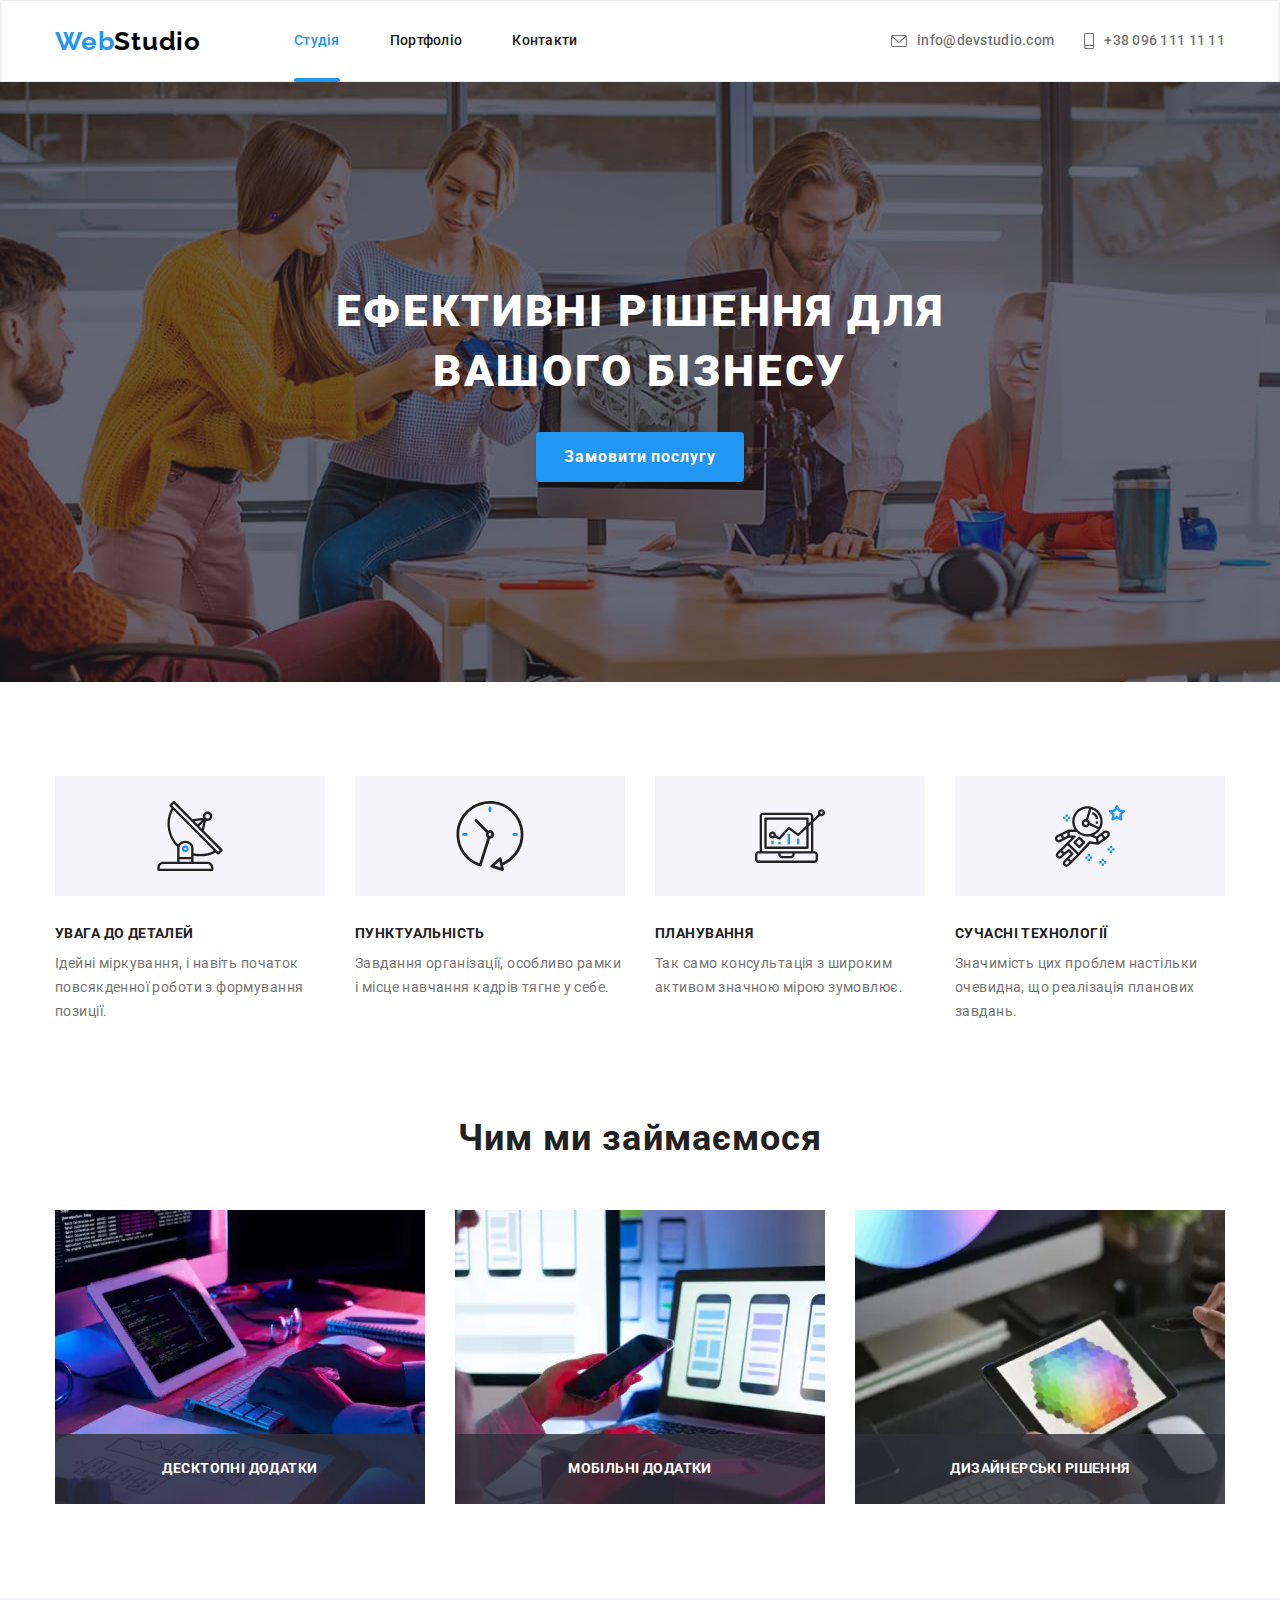
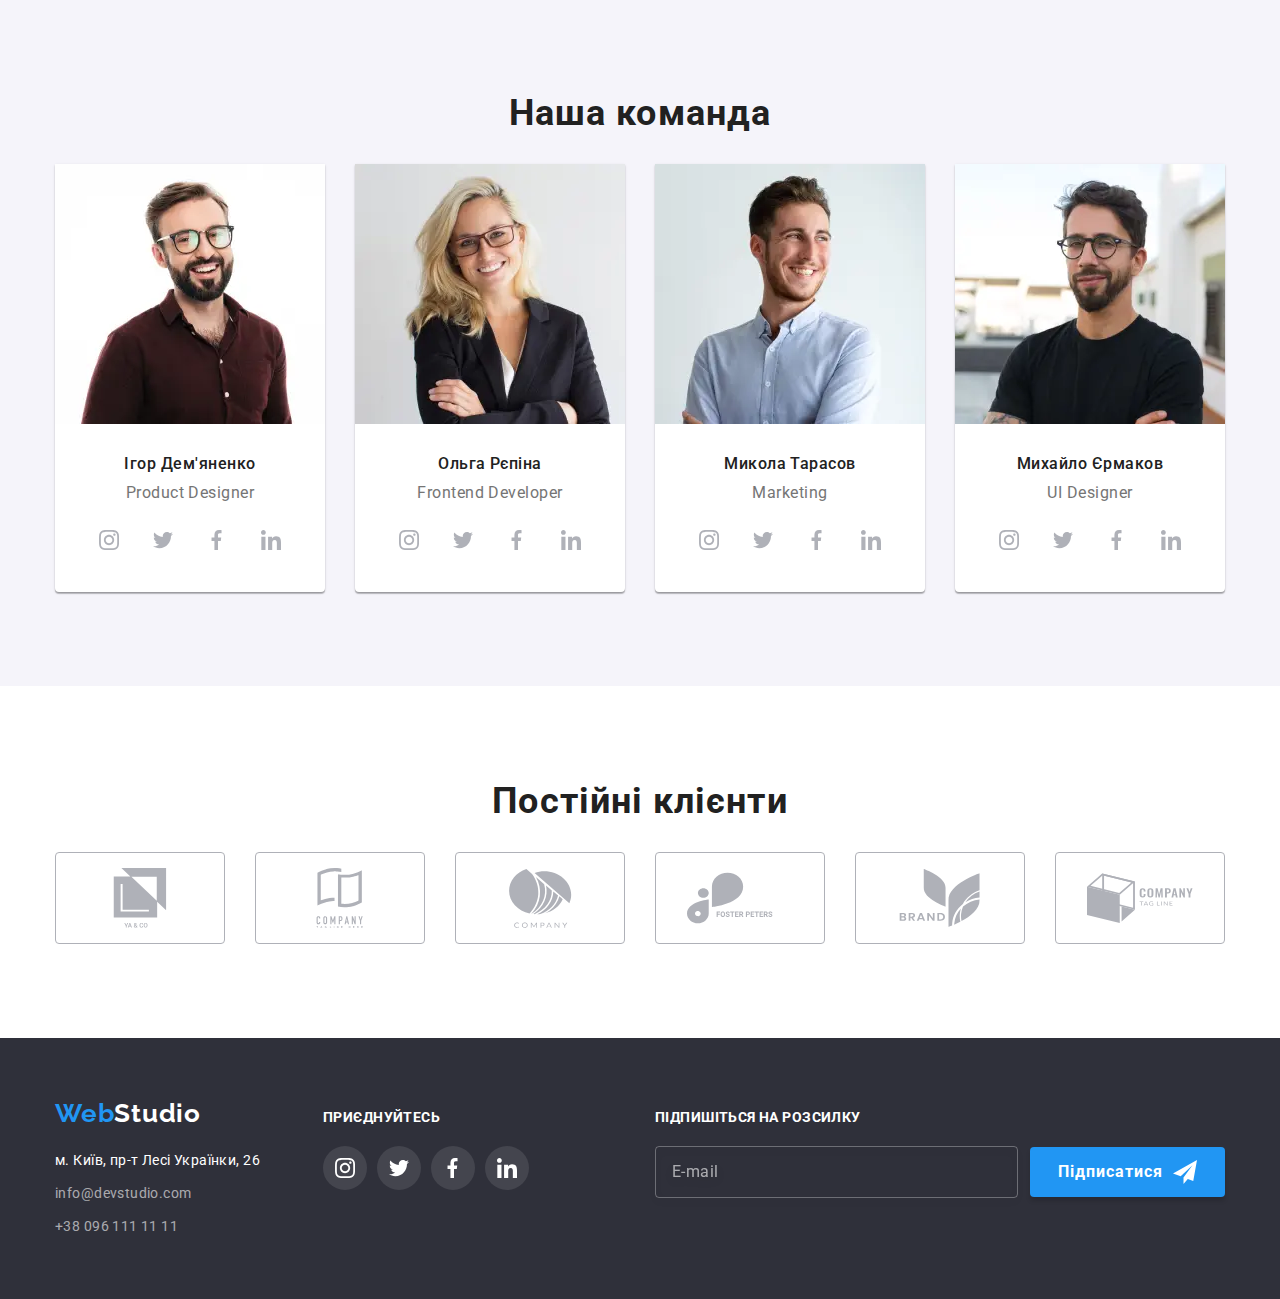
==== commit 6748ebc6: "добавляет исправления в адаптивные картинки" ====
--- a/index.html
+++ b/index.html
@@ -155,12 +155,12 @@
           <ul class="team-list">
             <li class="team-card">
               <picture>
-                <source srcset="./images/team-image-1-mobile.webp x1, ./images/team-image-1-mobile@2x.webp x2" media="(max-width: 767px)" type="image/webp" />
-                <source srcset="./images/team-image-1-mobile.jpg x1, ./images/team-image-1-mobile@2x.jpg x2" media="(max-width: 767px)" type="image/jpeg" />
-                <source srcset="./images/team-image-1-tablet.webp x1, ./images/team-image-1-tablet@2x.webp x2" media="(max-width: 1199px)" type="image/webp" />
-                <source srcset="./images/team-image-1-tablet.jpg x1, ./images/team-image-1-tablet@2x.jpg x2" media="(max-width: 1199px)" type="image/jpeg" />
-                <source srcset="./images/team-image-1-desktop.webp x1, ./images/team-image-1-desktop@2x.webp x2" media="(min-width: 1200px)" type="image/webp" />
-                <source srcset="./images/team-image-1-desktop.jpg x1, ./images/team-image-1-desktop@2x.jpg x2" media="(min-width: 1200px)" type="image/jpeg" />
+                <source srcset="./images/team-image-1-mobile.webp 1x, ./images/team-image-1-mobile@2x.webp 2x" media="(max-width: 767px)" type="image/webp" />
+                <source srcset="./images/team-image-1-mobile.jpg 1x, ./images/team-image-1-mobile@2x.jpg 2x" media="(max-width: 767px)" type="image/jpeg" />
+                <source srcset="./images/team-image-1-tablet.webp 1x, ./images/team-image-1-tablet@2x.webp 2x" media="(max-width: 1199px)" type="image/webp" />
+                <source srcset="./images/team-image-1-tablet.jpg 1x, ./images/team-image-1-tablet@2x.jpg 2x" media="(max-width: 1199px)" type="image/jpeg" />
+                <source srcset="./images/team-image-1-desktop.webp 1x, ./images/team-image-1-desktop@2x.webp 2x" media="(min-width: 1200px)" type="image/webp" />
+                <source srcset="./images/team-image-1-desktop.jpg 1x, ./images/team-image-1-desktop@2x.jpg 2x" media="(min-width: 1200px)" type="image/jpeg" />
                 <img src="./images/team-image-1-mobile.jpg" alt="чоловік в окулярах і у червоні сорочці" sizes="(min-width: 1200px) 270px, (min-width: 768px) 354px, (min-width: 480px) 450px, 100vw" />
               </picture>
               <div class="team-card__footer">
@@ -204,12 +204,12 @@
             </li>
             <li class="team-card">
               <picture>
-                <source srcset="./images/team-image-2-mobile.webp x1, ./images/team-image-2-mobile@2x.webp x2" media="(max-width: 767px)" type="image/webp" />
-                <source srcset="./images/team-image-2-mobile.jpg x1, ./images/team-image-2-mobile@2x.jpg x2" media="(max-width: 767px)" type="image/jpeg" />
-                <source srcset="./images/team-image-2-tablet.webp x1, ./images/team-image-2-tablet@2x.webp x2" media="(max-width: 1199px)" type="image/webp" />
-                <source srcset="./images/team-image-2-tablet.jpg x1, ./images/team-image-2-tablet@2x.jpg x2" media="(max-width: 1199px)" type="image/jpeg" />
-                <source srcset="./images/team-image-2-desktop.webp x1, ./images/team-image-2-desktop@2x.webp x2" media="(min-width: 1200px)" type="image/webp" />
-                <source srcset="./images/team-image-2-desktop.jpg x1, ./images/team-image-2-desktop@2x.jpg x2" media="(min-width: 1200px)" type="image/jpeg" />
+                <source srcset="./images/team-image-2-mobile.webp 1x, ./images/team-image-2-mobile@2x.webp 2x" media="(max-width: 767px)" type="image/webp" />
+                <source srcset="./images/team-image-2-mobile.jpg 1x, ./images/team-image-2-mobile@2x.jpg 2x" media="(max-width: 767px)" type="image/jpeg" />
+                <source srcset="./images/team-image-2-tablet.webp 1x, ./images/team-image-2-tablet@2x.webp 2x" media="(max-width: 1199px)" type="image/webp" />
+                <source srcset="./images/team-image-2-tablet.jpg 1x, ./images/team-image-2-tablet@2x.jpg 2x" media="(max-width: 1199px)" type="image/jpeg" />
+                <source srcset="./images/team-image-2-desktop.webp 1x, ./images/team-image-2-desktop@2x.webp 2x" media="(min-width: 1200px)" type="image/webp" />
+                <source srcset="./images/team-image-2-desktop.jpg 1x, ./images/team-image-2-desktop@2x.jpg 2x" media="(min-width: 1200px)" type="image/jpeg" />
                 <img src="./images/team-image-2-mobile.jpg" alt="жінка в окулярах і у чорному піджаку" sizes="(min-width: 1200px) 270px, (min-width: 768px) 354px, (min-width: 480px) 450px, 100vw" />
               </picture>
               <div class="team-card__footer">
@@ -253,12 +253,12 @@
             </li>
             <li class="team-card">
               <picture>
-                <source srcset="./images/team-image-3-mobile.webp x1, ./images/team-image-3-mobile@2x.webp x2" media="(max-width: 767px)" type="image/webp" />
-                <source srcset="./images/team-image-3-mobile.jpg x1, ./images/team-image-3-mobile@2x.jpg x2" media="(max-width: 767px)" type="image/jpeg" />
-                <source srcset="./images/team-image-3-tablet.webp x1, ./images/team-image-3-tablet@2x.webp x2" media="(max-width: 1199px)" type="image/webp" />
-                <source srcset="./images/team-image-3-tablet.jpg x1, ./images/team-image-3-tablet@2x.jpg x2" media="(max-width: 1199px)" type="image/jpeg" />
-                <source srcset="./images/team-image-3-desktop.webp x1, ./images/team-image-3-desktop@2x.webp x2" media="(min-width: 1200px)" type="image/webp" />
-                <source srcset="./images/team-image-3-desktop.jpg x1, ./images/team-image-3-desktop@2x.jpg x2" media="(min-width: 1200px)" type="image/jpeg" />
+                <source srcset="./images/team-image-3-mobile.webp 1x, ./images/team-image-3-mobile@2x.webp 2x" media="(max-width: 767px)" type="image/webp" />
+                <source srcset="./images/team-image-3-mobile.jpg 1x, ./images/team-image-3-mobile@2x.jpg 2x" media="(max-width: 767px)" type="image/jpeg" />
+                <source srcset="./images/team-image-3-tablet.webp 1x, ./images/team-image-3-tablet@2x.webp 2x" media="(max-width: 1199px)" type="image/webp" />
+                <source srcset="./images/team-image-3-tablet.jpg 1x, ./images/team-image-3-tablet@2x.jpg 2x" media="(max-width: 1199px)" type="image/jpeg" />
+                <source srcset="./images/team-image-3-desktop.webp 1x, ./images/team-image-3-desktop@2x.webp 2x" media="(min-width: 1200px)" type="image/webp" />
+                <source srcset="./images/team-image-3-desktop.jpg 1x, ./images/team-image-3-desktop@2x.jpg 2x" media="(min-width: 1200px)" type="image/jpeg" />
                 <img src="./images/team-image-3-mobile.jpg" alt="чоловік у голубій сорочці" sizes="(min-width: 1200px) 270px, (min-width: 768px) 354px, (min-width: 480px) 450px, 100vw" />
               </picture>
               <div class="team-card__footer">
@@ -302,12 +302,12 @@
             </li>
             <li class="team-card">
               <picture>
-                <source srcset="./images/team-image-4-mobile.webp x1, ./images/team-image-4-mobile@2x.webp x2" media="(max-width: 767px)" type="image/webp" />
-                <source srcset="./images/team-image-4-mobile.jpg x1, ./images/team-image-4-mobile@2x.jpg x2" media="(max-width: 767px)" type="image/jpeg" />
-                <source srcset="./images/team-image-4-tablet.webp x1, ./images/team-image-4-tablet@2x.webp x2" media="(max-width: 1199px)" type="image/webp" />
-                <source srcset="./images/team-image-4-tablet.jpg x1, ./images/team-image-4-tablet@2x.jpg x2" media="(max-width: 1199px)" type="image/jpeg" />
-                <source srcset="./images/team-image-4-desktop.webp x1, ./images/team-image-4-desktop@2x.webp x2" media="(min-width: 1200px)" type="image/webp" />
-                <source srcset="./images/team-image-4-desktop.jpg x1, ./images/team-image-4-desktop@2x.jpg x2" media="(min-width: 1200px)" type="image/jpeg" />
+                <source srcset="./images/team-image-4-mobile.webp 1x, ./images/team-image-4-mobile@2x.webp 2x" media="(max-width: 767px)" type="image/webp" />
+                <source srcset="./images/team-image-4-mobile.jpg 1x, ./images/team-image-4-mobile@2x.jpg 2x" media="(max-width: 767px)" type="image/jpeg" />
+                <source srcset="./images/team-image-4-tablet.webp 1x, ./images/team-image-4-tablet@2x.webp 2x" media="(max-width: 1199px)" type="image/webp" />
+                <source srcset="./images/team-image-4-tablet.jpg 1x, ./images/team-image-4-tablet@2x.jpg 2x" media="(max-width: 1199px)" type="image/jpeg" />
+                <source srcset="./images/team-image-4-desktop.webp 1x, ./images/team-image-4-desktop@2x.webp 2x" media="(min-width: 1200px)" type="image/webp" />
+                <source srcset="./images/team-image-4-desktop.jpg 1x, ./images/team-image-4-desktop@2x.jpg 2x" media="(min-width: 1200px)" type="image/jpeg" />
                 <img src="./images/team-image-4-mobile.jpg" alt="чоловік в окулярах і у чорній футболці" sizes="(min-width: 1200px) 270px, (min-width: 768px) 354px, (min-width: 480px) 450px, 100vw" />
               </picture>
               <div class="team-card__footer">
--- a/css/main.min.css
+++ b/css/main.min.css
@@ -1 +1 @@
-/*! modern-normalize v1.1.0 | MIT License | https://github.com/sindresorhus/modern-normalize */*,::before,::after{-webkit-box-sizing:border-box;box-sizing:border-box}html{-moz-tab-size:4;-o-tab-size:4;tab-size:4}html{line-height:1.15;-webkit-text-size-adjust:100%}body{margin:0}body{font-family:system-ui,-apple-system,"Segoe UI",Roboto,Helvetica,Arial,sans-serif,"Apple Color Emoji","Segoe UI Emoji"}hr{height:0;color:inherit}abbr[title]{-webkit-text-decoration:underline dotted;text-decoration:underline dotted}b,strong{font-weight:bolder}code,kbd,samp,pre{font-family:ui-monospace,SFMono-Regular,Consolas,"Liberation Mono",Menlo,monospace;font-size:1em}small{font-size:80%}sub,sup{font-size:75%;line-height:0;position:relative;vertical-align:baseline}sub{bottom:-0.25em}sup{top:-0.5em}table{text-indent:0;border-color:inherit}button,input,optgroup,select,textarea{font-family:inherit;font-size:100%;line-height:1.15;margin:0}button,select{text-transform:none}button,[type=button],[type=reset],[type=submit]{-webkit-appearance:button}::-moz-focus-inner{border-style:none;padding:0}:-moz-focusring{outline:1px dotted ButtonText}:-moz-ui-invalid{box-shadow:none}legend{padding:0}progress{vertical-align:baseline}::-webkit-inner-spin-button,::-webkit-outer-spin-button{height:auto}[type=search]{-webkit-appearance:textfield;outline-offset:-2px}::-webkit-search-decoration{-webkit-appearance:none}::-webkit-file-upload-button{-webkit-appearance:button;font:inherit}summary{display:list-item}.features-card__text{font-family:"Roboto";font-size:14px;line-height:1.71;letter-spacing:.03em;color:#757575}.clients__title,.team__title,.services__title{font-family:"Roboto";font-size:28px;line-height:1.18;text-align:center;letter-spacing:.03em;color:#212121}@media screen and (min-width: 1200px){.clients__title,.team__title,.services__title{font-size:36px;line-height:1.17}}.features-card__title{font-family:"Roboto";font-weight:700;font-size:14px;line-height:1.14;letter-spacing:.03em;text-transform:uppercase;color:#212121}@media screen and (max-width: 768px){.features-card__title{text-align:center}}.services-card__title,.form-send-out__title,.social-medias-subscribe__title{font-family:"Roboto";font-weight:700;font-size:14px;line-height:1.14;letter-spacing:.03em;text-transform:uppercase;color:#fff}.site-navigation__link{font-family:"Roboto";font-weight:500;font-size:40px;line-height:1.18;letter-spacing:.02em;color:#212121}@media screen and (min-width: 768px){.site-navigation__link{font-size:14px;line-height:1.14}}.logo{font-family:"Raleway";font-weight:700;font-size:24px;line-height:1.17;letter-spacing:.03em;color:#000}@media screen and (min-width: 1200px){.logo{font-size:26px;line-height:1.19}}.page-footer__logo{font-family:"Raleway";font-weight:700;font-size:24px;line-height:1.17;letter-spacing:.03em;color:#fff}@media screen and (min-width: 1200px){.page-footer__logo{font-size:26px;line-height:1.19}}@media screen and (max-width: 767px){.page-header-contacts__item:not(:first-child){font-family:"Roboto";font-weight:500;font-size:34px;line-height:1.18;letter-spacing:.02em;color:#2196f3}}.page-header-contacts__item{font-family:"Roboto";font-weight:500;font-size:24px;line-height:1.17;letter-spacing:.02em;color:#757575}@media screen and (min-width: 768px){.page-header-contacts__item{font-size:12px}}@media screen and (min-width: 1200px){.page-header-contacts__item{font-size:14px;line-height:1.14}}.hero__title{font-family:"Roboto";font-weight:900;font-size:26px;line-height:1.62;text-align:center;letter-spacing:.06em;text-transform:uppercase;color:#fff}@media screen and (min-width: 1200px){.hero__title{font-size:44px;line-height:1.36}}.button--primary,.form-send-out__button--primary{font-family:"Roboto";font-weight:700;font-size:16px;line-height:1.88;letter-spacing:.06em;color:#fff}.button--secondary{font-family:"Roboto";font-weight:500;font-size:16px;line-height:1.62;text-align:center;letter-spacing:.03em;color:#212121}.nav-menu__social-media{font-family:"Roboto";font-weight:500;font-size:18px;line-height:1.22;letter-spacing:.02em;color:#2196f3}.team-card__title{font-family:"Roboto";font-weight:500;font-size:16px;line-height:1.19;text-align:center;letter-spacing:.03em;color:#212121}.team-card__position{font-family:"Roboto";font-size:16px;line-height:1.19;text-align:center;letter-spacing:.03em;color:#757575}.address-list__link--address{font-family:"Roboto";font-size:14px;line-height:1.71;letter-spacing:.03em;color:#fff}.address-list__link--contacts{font-family:"Roboto";font-size:14px;line-height:1.71;letter-spacing:.03em;color:rgba(255,255,255,.6)}.form-send-out__input::-webkit-input-placeholder{font-family:"Roboto";font-size:16px;line-height:1.25;letter-spacing:.03em;color:rgba(255,255,255,.6)}.form-send-out__input::-moz-placeholder{font-family:"Roboto";font-size:16px;line-height:1.25;letter-spacing:.03em;color:rgba(255,255,255,.6)}.form-send-out__input:-ms-input-placeholder{font-family:"Roboto";font-size:16px;line-height:1.25;letter-spacing:.03em;color:rgba(255,255,255,.6)}.form-send-out__input::-ms-input-placeholder{font-family:"Roboto";font-size:16px;line-height:1.25;letter-spacing:.03em;color:rgba(255,255,255,.6)}.form-send-out__input::placeholder,.form-send-out__input{font-family:"Roboto";font-size:16px;line-height:1.25;letter-spacing:.03em;color:rgba(255,255,255,.6)}.contact-data-form__title{font-family:"Roboto";font-weight:700;font-size:20px;line-height:1.5;text-align:center;letter-spacing:.03em;color:#212121}@media screen and (min-width: 1200px){.contact-data-form__title{line-height:1.15}}.сontact-data-form__label{font-family:"Roboto";font-size:12px;line-height:1.17;letter-spacing:.01em;color:#757575}.contact-data-form__comment,.сontact-data-form__input{font-family:"Roboto";font-size:12px;line-height:1.17;letter-spacing:.01em;color:#212121}.contact-data-form__comment::-webkit-input-placeholder{font-family:"Roboto";font-size:14px;line-height:1.14;letter-spacing:.01em;color:rgba(117,117,117,.5)}.contact-data-form__comment::-moz-placeholder{font-family:"Roboto";font-size:14px;line-height:1.14;letter-spacing:.01em;color:rgba(117,117,117,.5)}.contact-data-form__comment:-ms-input-placeholder{font-family:"Roboto";font-size:14px;line-height:1.14;letter-spacing:.01em;color:rgba(117,117,117,.5)}.contact-data-form__comment::-ms-input-placeholder{font-family:"Roboto";font-size:14px;line-height:1.14;letter-spacing:.01em;color:rgba(117,117,117,.5)}.contact-data-form__comment::placeholder{font-family:"Roboto";font-size:14px;line-height:1.14;letter-spacing:.01em;color:rgba(117,117,117,.5)}@media screen and (min-width: 1200px){.contact-data-form__comment::-webkit-input-placeholder{font-size:12px}.contact-data-form__comment::-moz-placeholder{font-size:12px}.contact-data-form__comment:-ms-input-placeholder{font-size:12px}.contact-data-form__comment::-ms-input-placeholder{font-size:12px}.contact-data-form__comment::placeholder{font-size:12px}}.сontact-data-form__label--checkbox{font-family:"Roboto";font-size:12px;line-height:1.17;letter-spacing:.03em;color:#757575}.gallery-card__title{font-family:"Roboto";font-size:18px;line-height:2;letter-spacing:.06em;color:#212121}.gallery-card__overlay{font-family:"Roboto";font-size:18px;line-height:1.56;letter-spacing:.03em;color:#fff}.gallery-card__text{font-family:"Roboto";font-size:16px;line-height:1.88;letter-spacing:.03em;color:#757575}.gallery-card__link,.address-list__link,.page-header-contacts__link,.site-navigation__link,.nav-menu__social-media,.page-footer__logo,.logo{text-decoration:none}.services__list,.gallery,.buttons-list,.page-footer__social-medias-list,.address-list,.clients__list,.social-medias,.team-list,.features-list,.page-header-contacts,.site-navigation__list,.nav-menu__social-media-list{list-style:none;margin:0;padding:0}.page-footer__social-medias-link,.modal__modal-close-button,.clients__link,.social-medias__link,.features-card__thumb,.form-send-out__button--primary,.nav-menu__button{display:-webkit-box;display:-ms-flexbox;display:flex;-webkit-box-pack:center;-ms-flex-pack:center;justify-content:center;-webkit-box-align:center;-ms-flex-align:center;align-items:center}.hero{background-position:center;background-repeat:no-repeat}.services__title{text-align:center}.visually-hidden{position:absolute;white-space:nowrap;width:1px;height:1px;overflow:hidden;border:0;padding:0;clip:rect(0 0 0 0);-webkit-clip-path:inset(50%);clip-path:inset(50%);margin:-1px}.back-drop.is-hidden{opacity:0;pointer-events:none;visibility:hidden}.container{min-width:320px;padding-right:15px;padding-left:15px;margin-left:auto;margin-right:auto}@media screen and (min-width: 480px){.container{width:480px}}@media screen and (min-width: 768px){.container{width:768px}}@media screen and (min-width: 1200px){.container{width:1200px}}.section{padding-top:60px;padding-bottom:60px}@media screen and (min-width: 1200px){.section{padding-top:94px;padding-bottom:94px}}img{display:block;max-width:100%;height:auto}.logo{display:inline-block;padding-top:16px;padding-bottom:16px}.logo--accent{color:#2196f3}.page-footer__logo{display:inline-block;margin-bottom:20px}.nav-menu__button{position:absolute;top:10px;right:10px;width:40px;height:40px;border:none;background-color:rgba(0,0,0,0);color:#212121;-webkit-transition:color 250ms cubic-bezier(0.4, 0, 0.2, 1);transition:color 250ms cubic-bezier(0.4, 0, 0.2, 1)}.nav-menu__button:hover,.nav-menu__button:focus{color:#2196f3}.button,.button--secondary,.button--primary,.form-send-out__button--primary{border-radius:4px;text-align:center;border:none;cursor:pointer}.button--primary,.form-send-out__button--primary{padding:10px 24px;-webkit-box-shadow:0px 4px 4px rgba(0,0,0,.15);box-shadow:0px 4px 4px rgba(0,0,0,.15);background-color:#2196f3;-webkit-transition:background-color 250ms cubic-bezier(0.4, 0, 0.2, 1);transition:background-color 250ms cubic-bezier(0.4, 0, 0.2, 1)}.button--primary:hover,.form-send-out__button--primary:hover,.button--primary:focus,.form-send-out__button--primary:focus{background-color:#188ce8}@media screen and (max-width: 1199px){.form-send-out__button--primary{margin-right:auto;margin-left:auto}}@media screen and (min-width: 1200px){.form-send-out__button--primary{vertical-align:middle}}.button--secondary{display:inline-block;background-color:#f5f4fa;padding:6px 22px;-webkit-transition:color 250ms cubic-bezier(0.4, 0, 0.2, 1),background-color 250ms cubic-bezier(0.4, 0, 0.2, 1),-webkit-box-shadow 250ms cubic-bezier(0.4, 0, 0.2, 1);transition:color 250ms cubic-bezier(0.4, 0, 0.2, 1),background-color 250ms cubic-bezier(0.4, 0, 0.2, 1),-webkit-box-shadow 250ms cubic-bezier(0.4, 0, 0.2, 1);transition:color 250ms cubic-bezier(0.4, 0, 0.2, 1),background-color 250ms cubic-bezier(0.4, 0, 0.2, 1),box-shadow 250ms cubic-bezier(0.4, 0, 0.2, 1);transition:color 250ms cubic-bezier(0.4, 0, 0.2, 1),background-color 250ms cubic-bezier(0.4, 0, 0.2, 1),box-shadow 250ms cubic-bezier(0.4, 0, 0.2, 1),-webkit-box-shadow 250ms cubic-bezier(0.4, 0, 0.2, 1)}.button--secondary:hover,.button--secondary:focus{background-color:#2196f3;color:#fff;-webkit-box-shadow:0px 3px 1px rgba(0,0,0,.1),0px 1px 2px rgba(0,0,0,.08),0px 2px 2px rgba(0,0,0,.12);box-shadow:0px 3px 1px rgba(0,0,0,.1),0px 1px 2px rgba(0,0,0,.08),0px 2px 2px rgba(0,0,0,.12)}.page-header{border:1px solid #ececec}@media screen and (max-width: 767px){.page-header__container{position:relative;overflow:hidden}}@media screen and (max-width: 767px){.nav-menu{position:fixed;top:0;left:0;width:100vw;height:100vh;-webkit-transform:translateX(100%);transform:translateX(100%);z-index:999;display:-webkit-box;display:-ms-flexbox;display:flex;-webkit-box-orient:vertical;-webkit-box-direction:normal;-ms-flex-direction:column;flex-direction:column;-webkit-box-pack:justify;-ms-flex-pack:justify;justify-content:space-between;padding:48px 40px;background-color:#fff;-webkit-transition:-webkit-transform 250ms cubic-bezier(0.4, 0, 0.2, 1);transition:-webkit-transform 250ms cubic-bezier(0.4, 0, 0.2, 1);transition:transform 250ms cubic-bezier(0.4, 0, 0.2, 1);transition:transform 250ms cubic-bezier(0.4, 0, 0.2, 1), -webkit-transform 250ms cubic-bezier(0.4, 0, 0.2, 1)}}@media screen and (max-width: 767px){.nav-menu.is-open{-webkit-transform:translateX(0);transform:translateX(0)}}.nav-menu__social-media-list{display:-webkit-box;display:-ms-flexbox;display:flex;-ms-flex-wrap:wrap;flex-wrap:wrap;gap:10px;margin-top:64px}.nav-menu__social-media-item:nth-child(-n+3) .nav-menu__social-media::after{content:"";display:inline-block;width:1px;height:22px;background-color:rgba(33,33,33,.2);vertical-align:middle;margin-left:10px}.page-header__close-icon{fill:currentColor}@media screen and (max-width: 767px){.site-navigation__item:not(:first-child){margin-top:32px}}.site-navigation__link{-webkit-transition:color 250ms cubic-bezier(0.4, 0, 0.2, 1);transition:color 250ms cubic-bezier(0.4, 0, 0.2, 1)}.site-navigation__link:hover,.site-navigation__link:focus{color:#2196f3}@media screen and (max-width: 767px){.page-header-contacts{display:-webkit-box;display:-ms-flexbox;display:flex;-webkit-box-orient:vertical;-webkit-box-direction:reverse;-ms-flex-direction:column-reverse;flex-direction:column-reverse}}@media screen and (max-width: 767px){.page-header-contacts__item:not(:first-child){margin-bottom:32px}}.page-header-contacts__link{color:inherit}@media screen and (max-width: 767px){.page-header-contacts__icon-mail{display:none}}@media screen and (max-width: 767px){.page-header-contacts__icon-phone{display:none}}.hero{background-color:#2f303a;background-size:cover;text-align:center;padding-top:118px;padding-bottom:118px;margin-right:auto;margin-left:auto;max-width:480px;max-height:400px}@media screen and (max-width: 767px){.hero{background-image:-webkit-gradient(linear, left top, left bottom, from(rgba(47, 48, 58, 0.4)), to(rgba(47, 48, 58, 0.4))),url("../../../images/Hero-background-image-mobile.jpg");background-image:linear-gradient(rgba(47, 48, 58, 0.4), rgba(47, 48, 58, 0.4)),url("../../../images/Hero-background-image-mobile.jpg")}}@media(min-device-pixel-ratio: 2),(-webkit-min-device-pixel-ratio: 2),(min-resolution: 192dpi),(min-resolution: 2dppx){.hero{background-image:-webkit-gradient(linear, left top, left bottom, from(rgba(47, 48, 58, 0.4)), to(rgba(47, 48, 58, 0.4))),url("../../../images/Hero-background-image-mobile@2x.jpg");background-image:linear-gradient(rgba(47, 48, 58, 0.4), rgba(47, 48, 58, 0.4)),url("../../../images/Hero-background-image-mobile@2x.jpg")}}.hero__title{margin-top:0;margin-bottom:30px}@media screen and (max-width: 767px){.features-card:not(:last-child){margin-bottom:30px}}.features-card__thumb{width:100%;height:120px;background-color:#f5f4fa;margin-bottom:30px}.features-card__title{margin-top:0;margin-bottom:10px}.features-card__text{margin:0}@media screen and (max-width: 1200px){.services{display:none}}.team{background-color:#f5f4fa}.team__title{margin-top:0;margin-bottom:30px}.team-card{-webkit-box-shadow:0px 1px 3px rgba(0,0,0,.12),0px 1px 1px rgba(0,0,0,.14),0px 2px 1px rgba(0,0,0,.2);box-shadow:0px 1px 3px rgba(0,0,0,.12),0px 1px 1px rgba(0,0,0,.14),0px 2px 1px rgba(0,0,0,.2);border-radius:0px 0px 4px 4px;width:100%;background-color:#fff}@media screen and (max-width: 767px){.team-card:not(:last-child){margin-bottom:30px}}.team-card__footer{padding-top:30px;padding-bottom:24px}.team-card__title{margin-top:0;margin-bottom:10px}.team-card__position{margin-top:0;margin-bottom:16px}.social-medias{display:-webkit-box;display:-ms-flexbox;display:flex;-webkit-box-pack:center;-ms-flex-pack:center;justify-content:center}.social-medias__item:not(:last-child){margin-right:10px}.social-medias__link{width:44px;height:44px;color:#afb1b8;border-radius:50%;-webkit-transition:color 250ms cubic-bezier(0.4, 0, 0.2, 1),background-color 250ms cubic-bezier(0.4, 0, 0.2, 1);transition:color 250ms cubic-bezier(0.4, 0, 0.2, 1),background-color 250ms cubic-bezier(0.4, 0, 0.2, 1)}.social-medias__link:hover,.social-medias__link:focus{color:#fff;background-color:#2196f3}.social-medias__icon{fill:currentColor}.clients__title{margin-top:0;margin-bottom:30px}.clients__list{display:-webkit-box;display:-ms-flexbox;display:flex;-ms-flex-wrap:wrap;flex-wrap:wrap}.clients__item{width:calc((100% - 30px)/2)}@media screen and (max-width: 767px){.clients__item:nth-child(2n+1){margin-right:30px}}@media screen and (max-width: 767px){.clients__item:nth-child(-n+4){margin-bottom:30px}}.clients__link{width:100%;height:92px;color:#afb1b8;border:1px solid #afb1b8;border-radius:4px;-webkit-transition:color 250ms cubic-bezier(0.4, 0, 0.2, 1),border-color 250ms cubic-bezier(0.4, 0, 0.2, 1);transition:color 250ms cubic-bezier(0.4, 0, 0.2, 1),border-color 250ms cubic-bezier(0.4, 0, 0.2, 1)}.clients__link:hover,.clients__link:focus{color:#2196f3;border-color:#2196f3}.clients__icon{fill:currentColor}.back-drop{position:fixed;top:0;right:0;width:100%;height:100%;padding:93px 15px;background-color:rgba(0,0,0,.2);opacity:1;visibility:visible;overflow-y:scroll;-webkit-transition:opacity 250ms cubic-bezier(0.4, 0, 0.2, 1),visibility cubic-bezier(0.4, 0, 0.2, 1) 250ms;transition:opacity 250ms cubic-bezier(0.4, 0, 0.2, 1),visibility cubic-bezier(0.4, 0, 0.2, 1) 250ms}.modal{position:relative;width:calc(100% - 30px);min-height:609px;background-color:#fff;-webkit-box-shadow:0px 1px 3px rgba(0,0,0,.12),0px 1px 1px rgba(0,0,0,.14),0px 2px 1px rgba(0,0,0,.2);box-shadow:0px 1px 3px rgba(0,0,0,.12),0px 1px 1px rgba(0,0,0,.14),0px 2px 1px rgba(0,0,0,.2);border-radius:4px;padding:40px;-webkit-transition:-webkit-transform 250ms cubic-bezier(0.4, 0, 0.2, 1);transition:-webkit-transform 250ms cubic-bezier(0.4, 0, 0.2, 1);transition:transform 250ms cubic-bezier(0.4, 0, 0.2, 1);transition:transform 250ms cubic-bezier(0.4, 0, 0.2, 1), -webkit-transform 250ms cubic-bezier(0.4, 0, 0.2, 1)}@media screen and (max-width: 767px){.modal{margin-right:auto;margin-left:auto}}.modal__modal-close-button{position:absolute;top:8px;right:8px;border-radius:50%;background-color:#fff;border:1px solid rgba(0,0,0,.1);width:30px;height:30px;cursor:pointer;color:#000;-webkit-transition:color 250ms cubic-bezier(0.4, 0, 0.2, 1);transition:color 250ms cubic-bezier(0.4, 0, 0.2, 1)}.modal__modal-close-button:hover,.modal__modal-close-button:focus{color:#2196f3}.modal__close-icon{fill:currentColor}.contact-data-form__title{margin-top:0;margin-bottom:12px}.сontact-data-form__label{position:relative;display:block}.сontact-data-form__label:not(:first-child){margin-top:10px}.сontact-data-form__input{width:100%;padding:12px 16px 12px 42px;margin-top:4px;border:1px solid rgba(33,33,33,.2);border-radius:4px;-webkit-transition:border-color 250ms cubic-bezier(0.4, 0, 0.2, 1);transition:border-color 250ms cubic-bezier(0.4, 0, 0.2, 1)}.сontact-data-form__input:focus{border-color:#2196f3}.contact-data-form__icon{position:absolute;bottom:11px;left:12px;fill:#212121;-webkit-transition:fill 250ms cubic-bezier(0.4, 0, 0.2, 1);transition:fill 250ms cubic-bezier(0.4, 0, 0.2, 1)}.сontact-data-form__label:focus-within .contact-data-form__icon{fill:#2196f3}.contact-data-form__comment{width:100%;padding:12px 16px 12px 16px;margin-top:4px;border:1px solid rgba(33,33,33,.2);border-radius:4px;-webkit-transition:border-color 250ms cubic-bezier(0.4, 0, 0.2, 1);transition:border-color 250ms cubic-bezier(0.4, 0, 0.2, 1);resize:none}.contact-data-form__comment:focus{border-color:#2196f3}.сontact-data-form__label--checkbox{text-align:center;display:block;margin-top:20px}.checkbox-group{position:relative;display:inline-block;margin-right:7px;width:16px;height:15px;vertical-align:bottom}.checkbox-group__checkbox-icon{position:absolute;top:0;left:0;fill:#212121}.checkbox-group__checked-icon{position:absolute;top:0;left:0;fill:rgba(0,0,0,0)}.сontact-data-form__terms-checkbox:checked+.checkbox-group>.checkbox-group__checkbox-icon{fill:rgba(0,0,0,0)}.сontact-data-form__terms-checkbox:checked+.checkbox-group>.checkbox-group__checked-icon{fill:#2196f3}.сontact-data-form__link{color:#2196f3}.contact-data-form__button{display:block;margin-left:auto;margin-right:auto;margin-top:30px}.page-footer{background-color:#2f303a;padding-top:60px;padding-bottom:60px}@media screen and (max-width: 767px){.page-footer{text-align:center}}@media screen and (max-width: 1199px){.logo-address{margin-bottom:60px}}.address-list__item:not(:last-child){margin-bottom:8px}.address-list__link{font-style:normal;-webkit-transition:color 250ms cubic-bezier(0.4, 0, 0.2, 1);transition:color 250ms cubic-bezier(0.4, 0, 0.2, 1)}.address-list__link:hover,.address-list__link:focus{color:#2196f3}@media screen and (max-width: 767px){.social-medias-subscribe{margin-bottom:60px}}.social-medias-subscribe__title{margin-top:0;margin-bottom:20px}.page-footer__social-medias-list{display:-webkit-box;display:-ms-flexbox;display:flex;-webkit-box-pack:center;-ms-flex-pack:center;justify-content:center}.page-footer__social-medias-item:not(:last-child){margin-right:10px}.page-footer__social-medias-link{width:44px;height:44px;border-radius:50%;background-color:rgba(255,255,255,.1);color:#fff;-webkit-transition:background-color 250ms cubic-bezier(0.4, 0, 0.2, 1);transition:background-color 250ms cubic-bezier(0.4, 0, 0.2, 1)}.page-footer__social-medias-link:hover,.page-footer__social-medias-link:focus{background-color:#2196f3}.page-footer__social-medias-icon{fill:currentColor}.form-send-out{width:100%}.form-send-out__title{margin-top:0;margin-bottom:20px}@media screen and (max-width: 1199px){.form-send-out__label{display:block}}.form-send-out__input{padding:15px 16px;width:100%;border:1px solid rgba(255,255,255,.3);border-radius:4px;-webkit-filter:drop-shadow(0px 4px 4px rgba(0, 0, 0, 0.15));filter:drop-shadow(0px 4px 4px rgba(0, 0, 0, 0.15));background-color:rgba(0,0,0,0)}@media screen and (max-width: 1199px){.form-send-out__input{margin-bottom:20px}}@media screen and (max-width: 1199px){.form-send-out__icon{margin-left:12px}}.buttons-list{display:-webkit-box;display:-ms-flexbox;display:flex}@media screen and (max-width: 767px){.buttons-list{-ms-flex-wrap:wrap;flex-wrap:wrap;max-width:340px;margin-bottom:40px}}.buttons-list__item:not(:last-child){margin-right:8px}@media screen and (max-width: 767px){.buttons-list__item:nth-child(-n+3){margin-bottom:15px}}.gallery-card{width:100%}@media screen and (max-width: 767px){.gallery-card:not(:last-child){margin-bottom:30px}}.gallery-card__body{-webkit-transition:-webkit-box-shadow 250ms cubic-bezier(0.4, 0, 0.2, 1);transition:-webkit-box-shadow 250ms cubic-bezier(0.4, 0, 0.2, 1);transition:box-shadow 250ms cubic-bezier(0.4, 0, 0.2, 1);transition:box-shadow 250ms cubic-bezier(0.4, 0, 0.2, 1), -webkit-box-shadow 250ms cubic-bezier(0.4, 0, 0.2, 1)}.gallery-card__link:hover .gallery-card__body,.gallery-card__link:focus .gallery-card__body{-webkit-box-shadow:0px 1px 1px rgba(0,0,0,.12),0px 4px 4px rgba(0,0,0,.06),1px 4px 6px rgba(0,0,0,.16);box-shadow:0px 1px 1px rgba(0,0,0,.12),0px 4px 4px rgba(0,0,0,.06),1px 4px 6px rgba(0,0,0,.16)}.gallery-card__thumb{position:relative;overflow:hidden}.gallery-card__overlay{position:absolute;top:0;left:0;width:100%;height:100%;background-color:rgba(33,150,243,.9);padding:77px 24px;margin:0;-webkit-transform:translateY(100%);transform:translateY(100%);-webkit-transition:-webkit-transform 250ms cubic-bezier(0.4, 0, 0.2, 1);transition:-webkit-transform 250ms cubic-bezier(0.4, 0, 0.2, 1);transition:transform 250ms cubic-bezier(0.4, 0, 0.2, 1);transition:transform 250ms cubic-bezier(0.4, 0, 0.2, 1), -webkit-transform 250ms cubic-bezier(0.4, 0, 0.2, 1)}.gallery-card__link:hover .gallery-card__overlay,.gallery-card__link:focus .gallery-card__overlay{-webkit-transform:translateY(0);transform:translateY(0)}.gallery-card__footer{padding:20px 24px;border-right:1px solid #eee;border-bottom:1px solid #eee;border-left:1px solid #eee}.gallery-card__title{margin-top:0;margin-bottom:4px}.gallery-card__text{margin:0}@media screen and (min-width: 768px){.nav-menu__button{display:none}}@media screen and (min-width: 768px){.page-header__container{display:-webkit-box;display:-ms-flexbox;display:flex;-webkit-box-align:center;-ms-flex-align:center;align-items:center}}@media screen and (min-width: 768px){.nav-menu{display:-webkit-box;display:-ms-flexbox;display:flex;-webkit-box-align:center;-ms-flex-align:center;align-items:center;-webkit-box-flex:1;-ms-flex-positive:1;flex-grow:1;-webkit-box-pack:justify;-ms-flex-pack:justify;justify-content:space-between}}@media screen and (min-width: 768px){.nav-menu__social-media-list{display:none}}@media screen and (min-width: 768px){.site-navigation{margin-left:87px}}@media screen and (min-width: 768px){.site-navigation__list{display:-webkit-box;display:-ms-flexbox;display:flex}}@media screen and (min-width: 768px){.site-navigation__item:not(:first-child){margin-left:50px}}@media screen and (min-width: 768px){.site-navigation__link{display:inline-block;padding-top:32px;padding-bottom:32px}}@media screen and (min-width: 768px){.site-navigation__link--current{position:relative;color:#2196f3}}@media screen and (min-width: 768px){.site-navigation__link--current::after{content:"";position:absolute;bottom:-1px;left:0;height:4px;width:100%;background-color:#2196f3;border-radius:2px}}@media screen and (min-width: 768px)and (max-width: 1199px){.page-header-contacts__item:not(:first-child){margin-top:10px}}@media screen and (min-width: 768px){.page-header-contacts__link{-webkit-transition:color 250ms cubic-bezier(0.4, 0, 0.2, 1);transition:color 250ms cubic-bezier(0.4, 0, 0.2, 1)}.page-header-contacts__link:hover,.page-header-contacts__link:focus{color:#2196f3}}.page-header-contacts__icon-mail{fill:currentColor;vertical-align:middle;margin-right:8px}.page-header-contacts__icon-phone{fill:currentColor;vertical-align:bottom;margin-right:8px}@media screen and (min-width: 768px){.hero{background-image:-webkit-gradient(linear, left top, left bottom, from(rgba(47, 48, 58, 0.4)), to(rgba(47, 48, 58, 0.4))),url("../../../images/Hero-background-image-tablet.jpg");background-image:linear-gradient(rgba(47, 48, 58, 0.4), rgba(47, 48, 58, 0.4)),url("../../../images/Hero-background-image-tablet.jpg");max-width:768px}}@media screen and (min-width: 768px)and (min-device-pixel-ratio: 2),screen and (min-width: 768px)and (-webkit-min-device-pixel-ratio: 2),screen and (min-width: 768px)and (min-resolution: 192dpi),screen and (min-width: 768px)and (min-resolution: 2dppx){.hero{background-image:-webkit-gradient(linear, left top, left bottom, from(rgba(47, 48, 58, 0.4)), to(rgba(47, 48, 58, 0.4))),url("../../../images/Hero-background-image-tablet@2x.jpg");background-image:linear-gradient(rgba(47, 48, 58, 0.4), rgba(47, 48, 58, 0.4)),url("../../../images/Hero-background-image-tablet@2x.jpg")}}@media screen and (min-width: 768px){.container--hero{padding-right:189px;padding-left:189px}}@media screen and (min-width: 768px){.features-list{display:-webkit-box;display:-ms-flexbox;display:flex;-ms-flex-wrap:wrap;flex-wrap:wrap}}@media screen and (min-width: 768px){.features-card{width:calc((100% - 30px)/2)}}@media screen and (min-width: 768px)and (max-width: 1199px){.features-card:nth-child(-n+2){margin-bottom:30px}}@media screen and (min-width: 768px)and (max-width: 1199px){.features-card:nth-child(2n+1){margin-right:30px}}@media screen and (min-width: 768px){.team-list{display:-webkit-box;display:-ms-flexbox;display:flex}}@media screen and (min-width: 768px)and (max-width: 1199px){.team-list{-ms-flex-wrap:wrap;flex-wrap:wrap}}@media screen and (min-width: 768px){.team-card{width:calc((100% - 30px)/2)}}@media screen and (min-width: 768px)and (max-width: 1199px){.team-card:nth-child(-n+2){margin-bottom:30px}}@media screen and (min-width: 768px)and (max-width: 1199px){.team-card:nth-child(2n+1){margin-right:30px}}@media screen and (min-width: 768px){.clients__item{width:calc((100% - 60px)/3)}}@media screen and (min-width: 768px)and (max-width: 1199px){.clients__item:not(:nth-child(3n+3)){margin-right:30px}}@media screen and (min-width: 768px)and (max-width: 1199px){.clients__item:nth-child(-n+3){margin-bottom:30px}}@media screen and (min-width: 768px){.modal{width:450px}}@media screen and (min-width: 768px){.page-footer__container{display:-webkit-box;display:-ms-flexbox;display:flex}}@media screen and (min-width: 768px)and (max-width: 1199px){.page-footer__container{-ms-flex-wrap:wrap;flex-wrap:wrap;-webkit-box-pack:center;-ms-flex-pack:center;justify-content:center}}@media screen and (max-width: 1199px){.logo-address{text-align:center}}@media screen and (min-width: 768px)and (max-width: 1199px){.social-medias-subscribe{margin-left:165px}}.social-medias-subscribe__title{text-align:center}@media screen and (min-width: 768px)and (max-width: 1199px){.form-send-out{width:450px;text-align:center}}@media screen and (min-width: 768px){.buttons-list{-webkit-box-pack:center;-ms-flex-pack:center;justify-content:center;margin-bottom:30px}}@media screen and (min-width: 768px){.gallery{display:-webkit-box;display:-ms-flexbox;display:flex;-ms-flex-wrap:wrap;flex-wrap:wrap}}@media screen and (min-width: 768px){.gallery-card{width:calc((100% - 30px)/2)}}@media screen and (min-width: 768px)and (max-width: 1199px){.gallery-card:nth-child(2n){margin-left:30px}}@media screen and (min-width: 768px)and (max-width: 1199px){.gallery-card:not(:nth-child(n+8)){margin-bottom:30px}}@media screen and (min-width: 768px)and (max-width: 1199px){.gallery-card__link{height:100%}}@media screen and (min-width: 768px)and (max-width: 1199px){.gallery-card__body{height:100%;display:-webkit-box;display:-ms-flexbox;display:flex;-webkit-box-orient:vertical;-webkit-box-direction:normal;-ms-flex-direction:column;flex-direction:column}}@media screen and (min-width: 768px){.gallery-card__overlay{padding:47px 24px}}@media screen and (min-width: 768px)and (max-width: 1199px){.gallery-card__footer{-webkit-box-flex:1;-ms-flex-positive:1;flex-grow:1}}@media screen and (min-width: 1200px){.button--primary,.form-send-out__button--primary{padding:10px 28px}}@media screen and (min-width: 1200px){.site-navigation{margin-left:93px}}@media screen and (min-width: 1200px){.page-header-contacts{display:-webkit-box;display:-ms-flexbox;display:flex}}@media screen and (min-width: 1200px){.page-header-contacts__item:not(:first-child){margin-left:30px}}@media screen and (min-width: 768px)and (max-width: 1199px){.page-header-contacts__item:not(:first-child){margin-top:10px}}@media screen and (min-width: 1200px){.page-header-contacts__icon-mail{margin-right:10px}}@media screen and (min-width: 1200px){.page-header-contacts__icon-phone{margin-right:10px}}@media screen and (min-width: 1200px){.hero{background-image:-webkit-gradient(linear, left top, left bottom, from(rgba(47, 48, 58, 0.4)), to(rgba(47, 48, 58, 0.4))),url("../../../images/Hero-background-image-desktop.jpg");background-image:linear-gradient(rgba(47, 48, 58, 0.4), rgba(47, 48, 58, 0.4)),url("../../../images/Hero-background-image-desktop.jpg");max-width:1600px;max-height:600px;padding-top:200px;padding-bottom:200px}}@media screen and (min-width: 1200px)and (min-device-pixel-ratio: 2),screen and (min-width: 1200px)and (-webkit-min-device-pixel-ratio: 2),screen and (min-width: 1200px)and (min-resolution: 192dpi),screen and (min-width: 1200px)and (min-resolution: 2dppx){.hero{background-image:-webkit-gradient(linear, left top, left bottom, from(rgba(47, 48, 58, 0.4)), to(rgba(47, 48, 58, 0.4))),url("../../../images/Hero-background-image-desktop@2x.jpg");background-image:linear-gradient(rgba(47, 48, 58, 0.4), rgba(47, 48, 58, 0.4)),url("../../../images/Hero-background-image-desktop@2x.jpg")}}@media screen and (min-width: 1200px){.container--hero{padding-right:237px;padding-left:237px}}@media screen and (min-width: 1200px){.features-list{-ms-flex-wrap:nowrap;flex-wrap:nowrap}}@media screen and (min-width: 1200px){.features-card{width:calc((100% - 90px)/4)}}@media screen and (min-width: 1200px){.features-card:not(:last-child){margin-right:30px}}.services{padding-top:0}.services__title{margin-top:0;margin-bottom:50px}.services__list{display:-webkit-box;display:-ms-flexbox;display:flex;-webkit-box-pack:justify;-ms-flex-pack:justify;justify-content:space-between}.services-card{position:relative}.services-card__title{position:absolute;bottom:0;left:0;width:100%;text-align:center;margin:0;padding-top:27px;padding-bottom:27px;background-color:rgba(47,48,58,.8)}@media screen and (min-width: 1200px){.team-card{width:calc((100% - 90px)/4)}}@media screen and (min-width: 1200px){.team-card:not(:last-child){margin-right:30px}}@media screen and (min-width: 1200px){.team-card__footer{padding-bottom:30px}}@media screen and (min-width: 1200px){.clients__list{-ms-flex-wrap:nowrap;flex-wrap:nowrap}}@media screen and (min-width: 1200px){.clients__item{width:calc((100% - 150px)/6)}}@media screen and (min-width: 1200px){.clients__item:not(:last-child){margin-right:30px}}@media screen and (min-width: 768px){.modal{position:absolute;top:50%;right:50%;-webkit-transform:translate(50%, -50%) scale(1);transform:translate(50%, -50%) scale(1);width:528px;min-height:581px}}@media screen and (min-width: 1200px){.page-footer__container{-webkit-box-pack:justify;-ms-flex-pack:justify;justify-content:space-between;-webkit-box-align:baseline;-ms-flex-align:baseline;align-items:baseline}}@media screen and (min-width: 1200px){.address-list__item:not(:last-child){margin-bottom:9px}}@media screen and (min-width: 1200px){.form-send-out{width:570px}}@media screen and (min-width: 1200px){.form-send-out__input-button-group{display:-webkit-box;display:-ms-flexbox;display:flex;-webkit-box-align:center;-ms-flex-align:center;align-items:center;-webkit-box-pack:justify;-ms-flex-pack:justify;justify-content:space-between}}@media screen and (min-width: 1200px){.form-send-out__label{-webkit-box-flex:1;-ms-flex-positive:1;flex-grow:1;margin-right:12px}}@media screen and (min-width: 1200px){.form-send-out__input{width:100%}}@media screen and (min-width: 1200px){.form-send-out__icon{margin-left:10px}}@media screen and (min-width: 1200px){.buttons-list{margin-bottom:50px}}@media screen and (min-width: 1200px){.gallery-card{width:calc((100% - 60px)/3)}}@media screen and (min-width: 1200px){.gallery-card:not(:nth-child(3n)){margin-right:30px}}@media screen and (min-width: 1200px){.gallery-card:not(:nth-child(n+7)){margin-bottom:30px}}@media screen and (min-width: 1200px){.gallery-card__overlay{padding:63px 24px}}/*# sourceMappingURL=main.min.css.map */+/*! modern-normalize v1.1.0 | MIT License | https://github.com/sindresorhus/modern-normalize */*,::before,::after{-webkit-box-sizing:border-box;box-sizing:border-box}html{-moz-tab-size:4;-o-tab-size:4;tab-size:4}html{line-height:1.15;-webkit-text-size-adjust:100%}body{margin:0}body{font-family:system-ui,-apple-system,"Segoe UI",Roboto,Helvetica,Arial,sans-serif,"Apple Color Emoji","Segoe UI Emoji"}hr{height:0;color:inherit}abbr[title]{-webkit-text-decoration:underline dotted;text-decoration:underline dotted}b,strong{font-weight:bolder}code,kbd,samp,pre{font-family:ui-monospace,SFMono-Regular,Consolas,"Liberation Mono",Menlo,monospace;font-size:1em}small{font-size:80%}sub,sup{font-size:75%;line-height:0;position:relative;vertical-align:baseline}sub{bottom:-0.25em}sup{top:-0.5em}table{text-indent:0;border-color:inherit}button,input,optgroup,select,textarea{font-family:inherit;font-size:100%;line-height:1.15;margin:0}button,select{text-transform:none}button,[type=button],[type=reset],[type=submit]{-webkit-appearance:button}::-moz-focus-inner{border-style:none;padding:0}:-moz-focusring{outline:1px dotted ButtonText}:-moz-ui-invalid{box-shadow:none}legend{padding:0}progress{vertical-align:baseline}::-webkit-inner-spin-button,::-webkit-outer-spin-button{height:auto}[type=search]{-webkit-appearance:textfield;outline-offset:-2px}::-webkit-search-decoration{-webkit-appearance:none}::-webkit-file-upload-button{-webkit-appearance:button;font:inherit}summary{display:list-item}.features-card__text{font-family:"Roboto";font-size:14px;line-height:1.71;letter-spacing:.03em;color:#757575}.clients__title,.team__title,.services__title{font-family:"Roboto";font-size:28px;line-height:1.18;text-align:center;letter-spacing:.03em;color:#212121}@media screen and (min-width: 1200px){.clients__title,.team__title,.services__title{font-size:36px;line-height:1.17}}.features-card__title{font-family:"Roboto";font-weight:700;font-size:14px;line-height:1.14;letter-spacing:.03em;text-transform:uppercase;color:#212121}@media screen and (max-width: 768px){.features-card__title{text-align:center}}.services-card__title,.form-send-out__title,.social-medias-subscribe__title{font-family:"Roboto";font-weight:700;font-size:14px;line-height:1.14;letter-spacing:.03em;text-transform:uppercase;color:#fff}.site-navigation__link{font-family:"Roboto";font-weight:500;font-size:40px;line-height:1.18;letter-spacing:.02em;color:#212121}@media screen and (min-width: 768px){.site-navigation__link{font-size:14px;line-height:1.14}}.logo{font-family:"Raleway";font-weight:700;font-size:24px;line-height:1.17;letter-spacing:.03em;color:#000}@media screen and (min-width: 1200px){.logo{font-size:26px;line-height:1.19}}.page-footer__logo{font-family:"Raleway";font-weight:700;font-size:24px;line-height:1.17;letter-spacing:.03em;color:#fff}@media screen and (min-width: 1200px){.page-footer__logo{font-size:26px;line-height:1.19}}@media screen and (max-width: 767px){.page-header-contacts__item:not(:first-child){font-family:"Roboto";font-weight:500;font-size:34px;line-height:1.18;letter-spacing:.02em;color:#2196f3}}.page-header-contacts__item{font-family:"Roboto";font-weight:500;font-size:24px;line-height:1.17;letter-spacing:.02em;color:#757575}@media screen and (min-width: 768px){.page-header-contacts__item{font-size:12px}}@media screen and (min-width: 1200px){.page-header-contacts__item{font-size:14px;line-height:1.14}}.hero__title{font-family:"Roboto";font-weight:900;font-size:26px;line-height:1.62;text-align:center;letter-spacing:.06em;text-transform:uppercase;color:#fff}@media screen and (min-width: 1200px){.hero__title{font-size:44px;line-height:1.36}}.button--primary,.form-send-out__button--primary{font-family:"Roboto";font-weight:700;font-size:16px;line-height:1.88;letter-spacing:.06em;color:#fff}.button--secondary{font-family:"Roboto";font-weight:500;font-size:16px;line-height:1.62;text-align:center;letter-spacing:.03em;color:#212121}.nav-menu__social-media{font-family:"Roboto";font-weight:500;font-size:18px;line-height:1.22;letter-spacing:.02em;color:#2196f3}.team-card__title{font-family:"Roboto";font-weight:500;font-size:16px;line-height:1.19;text-align:center;letter-spacing:.03em;color:#212121}.team-card__position{font-family:"Roboto";font-size:16px;line-height:1.19;text-align:center;letter-spacing:.03em;color:#757575}.address-list__link--address{font-family:"Roboto";font-size:14px;line-height:1.71;letter-spacing:.03em;color:#fff}.address-list__link--contacts{font-family:"Roboto";font-size:14px;line-height:1.71;letter-spacing:.03em;color:rgba(255,255,255,.6)}.form-send-out__input::-webkit-input-placeholder{font-family:"Roboto";font-size:16px;line-height:1.25;letter-spacing:.03em;color:rgba(255,255,255,.6)}.form-send-out__input::-moz-placeholder{font-family:"Roboto";font-size:16px;line-height:1.25;letter-spacing:.03em;color:rgba(255,255,255,.6)}.form-send-out__input:-ms-input-placeholder{font-family:"Roboto";font-size:16px;line-height:1.25;letter-spacing:.03em;color:rgba(255,255,255,.6)}.form-send-out__input::-ms-input-placeholder{font-family:"Roboto";font-size:16px;line-height:1.25;letter-spacing:.03em;color:rgba(255,255,255,.6)}.form-send-out__input::placeholder,.form-send-out__input{font-family:"Roboto";font-size:16px;line-height:1.25;letter-spacing:.03em;color:rgba(255,255,255,.6)}.contact-data-form__title{font-family:"Roboto";font-weight:700;font-size:20px;line-height:1.5;text-align:center;letter-spacing:.03em;color:#212121}@media screen and (min-width: 1200px){.contact-data-form__title{line-height:1.15}}.сontact-data-form__label{font-family:"Roboto";font-size:12px;line-height:1.17;letter-spacing:.01em;color:#757575}.contact-data-form__comment,.сontact-data-form__input{font-family:"Roboto";font-size:12px;line-height:1.17;letter-spacing:.01em;color:#212121}.contact-data-form__comment::-webkit-input-placeholder{font-family:"Roboto";font-size:14px;line-height:1.14;letter-spacing:.01em;color:rgba(117,117,117,.5)}.contact-data-form__comment::-moz-placeholder{font-family:"Roboto";font-size:14px;line-height:1.14;letter-spacing:.01em;color:rgba(117,117,117,.5)}.contact-data-form__comment:-ms-input-placeholder{font-family:"Roboto";font-size:14px;line-height:1.14;letter-spacing:.01em;color:rgba(117,117,117,.5)}.contact-data-form__comment::-ms-input-placeholder{font-family:"Roboto";font-size:14px;line-height:1.14;letter-spacing:.01em;color:rgba(117,117,117,.5)}.contact-data-form__comment::placeholder{font-family:"Roboto";font-size:14px;line-height:1.14;letter-spacing:.01em;color:rgba(117,117,117,.5)}@media screen and (min-width: 1200px){.contact-data-form__comment::-webkit-input-placeholder{font-size:12px}.contact-data-form__comment::-moz-placeholder{font-size:12px}.contact-data-form__comment:-ms-input-placeholder{font-size:12px}.contact-data-form__comment::-ms-input-placeholder{font-size:12px}.contact-data-form__comment::placeholder{font-size:12px}}.сontact-data-form__label--checkbox{font-family:"Roboto";font-size:12px;line-height:1.17;letter-spacing:.03em;color:#757575}.gallery-card__title{font-family:"Roboto";font-size:18px;line-height:2;letter-spacing:.06em;color:#212121}.gallery-card__overlay{font-family:"Roboto";font-size:18px;line-height:1.56;letter-spacing:.03em;color:#fff}.gallery-card__text{font-family:"Roboto";font-size:16px;line-height:1.88;letter-spacing:.03em;color:#757575}.gallery-card__link,.address-list__link,.page-header-contacts__link,.site-navigation__link,.nav-menu__social-media,.page-footer__logo,.logo{text-decoration:none}.services__list,.gallery,.buttons-list,.page-footer__social-medias-list,.address-list,.clients__list,.social-medias,.team-list,.features-list,.page-header-contacts,.site-navigation__list,.nav-menu__social-media-list{list-style:none;margin:0;padding:0}.page-footer__social-medias-link,.modal__modal-close-button,.clients__link,.social-medias__link,.features-card__thumb,.form-send-out__button--primary,.nav-menu__button{display:-webkit-box;display:-ms-flexbox;display:flex;-webkit-box-pack:center;-ms-flex-pack:center;justify-content:center;-webkit-box-align:center;-ms-flex-align:center;align-items:center}.hero{background-position:center;background-repeat:no-repeat}.services__title{text-align:center}.visually-hidden{position:absolute;white-space:nowrap;width:1px;height:1px;overflow:hidden;border:0;padding:0;clip:rect(0 0 0 0);-webkit-clip-path:inset(50%);clip-path:inset(50%);margin:-1px}.back-drop.is-hidden{opacity:0;pointer-events:none;visibility:hidden}.container{min-width:320px;padding-right:15px;padding-left:15px;margin-left:auto;margin-right:auto}@media screen and (min-width: 480px){.container{width:480px}}@media screen and (min-width: 768px){.container{width:768px}}@media screen and (min-width: 1200px){.container{width:1200px}}.section{padding-top:60px;padding-bottom:60px}@media screen and (min-width: 1200px){.section{padding-top:94px;padding-bottom:94px}}img{display:block;max-width:100%;height:auto}.logo{display:inline-block;padding-top:16px;padding-bottom:16px}.logo--accent{color:#2196f3}.page-footer__logo{display:inline-block;margin-bottom:20px}.nav-menu__button{position:absolute;top:10px;right:10px;width:40px;height:40px;border:none;background-color:rgba(0,0,0,0);color:#212121;-webkit-transition:color 250ms cubic-bezier(0.4, 0, 0.2, 1);transition:color 250ms cubic-bezier(0.4, 0, 0.2, 1)}.nav-menu__button:hover,.nav-menu__button:focus{color:#2196f3}.button,.button--secondary,.button--primary,.form-send-out__button--primary{border-radius:4px;text-align:center;border:none;cursor:pointer}.button--primary,.form-send-out__button--primary{padding:10px 24px;-webkit-box-shadow:0px 4px 4px rgba(0,0,0,.15);box-shadow:0px 4px 4px rgba(0,0,0,.15);background-color:#2196f3;-webkit-transition:background-color 250ms cubic-bezier(0.4, 0, 0.2, 1);transition:background-color 250ms cubic-bezier(0.4, 0, 0.2, 1)}.button--primary:hover,.form-send-out__button--primary:hover,.button--primary:focus,.form-send-out__button--primary:focus{background-color:#188ce8}@media screen and (max-width: 1199px){.form-send-out__button--primary{margin-right:auto;margin-left:auto}}@media screen and (min-width: 1200px){.form-send-out__button--primary{vertical-align:middle}}.button--secondary{display:inline-block;background-color:#f5f4fa;padding:6px 22px;-webkit-transition:color 250ms cubic-bezier(0.4, 0, 0.2, 1),background-color 250ms cubic-bezier(0.4, 0, 0.2, 1),-webkit-box-shadow 250ms cubic-bezier(0.4, 0, 0.2, 1);transition:color 250ms cubic-bezier(0.4, 0, 0.2, 1),background-color 250ms cubic-bezier(0.4, 0, 0.2, 1),-webkit-box-shadow 250ms cubic-bezier(0.4, 0, 0.2, 1);transition:color 250ms cubic-bezier(0.4, 0, 0.2, 1),background-color 250ms cubic-bezier(0.4, 0, 0.2, 1),box-shadow 250ms cubic-bezier(0.4, 0, 0.2, 1);transition:color 250ms cubic-bezier(0.4, 0, 0.2, 1),background-color 250ms cubic-bezier(0.4, 0, 0.2, 1),box-shadow 250ms cubic-bezier(0.4, 0, 0.2, 1),-webkit-box-shadow 250ms cubic-bezier(0.4, 0, 0.2, 1)}.button--secondary:hover,.button--secondary:focus{background-color:#2196f3;color:#fff;-webkit-box-shadow:0px 3px 1px rgba(0,0,0,.1),0px 1px 2px rgba(0,0,0,.08),0px 2px 2px rgba(0,0,0,.12);box-shadow:0px 3px 1px rgba(0,0,0,.1),0px 1px 2px rgba(0,0,0,.08),0px 2px 2px rgba(0,0,0,.12)}.page-header{border:1px solid #ececec}@media screen and (max-width: 767px){.page-header__container{position:relative;overflow:hidden}}@media screen and (max-width: 767px){.nav-menu{position:fixed;top:0;left:0;overflow-y:scroll;width:100vw;height:100vh;-webkit-transform:translateX(100%);transform:translateX(100%);z-index:999;display:-webkit-box;display:-ms-flexbox;display:flex;-webkit-box-orient:vertical;-webkit-box-direction:normal;-ms-flex-direction:column;flex-direction:column;-webkit-box-pack:justify;-ms-flex-pack:justify;justify-content:space-between;padding:48px 40px;background-color:#fff;-webkit-transition:-webkit-transform 250ms cubic-bezier(0.4, 0, 0.2, 1);transition:-webkit-transform 250ms cubic-bezier(0.4, 0, 0.2, 1);transition:transform 250ms cubic-bezier(0.4, 0, 0.2, 1);transition:transform 250ms cubic-bezier(0.4, 0, 0.2, 1), -webkit-transform 250ms cubic-bezier(0.4, 0, 0.2, 1)}}@media screen and (max-width: 767px){.nav-menu.is-open{-webkit-transform:translateX(0);transform:translateX(0)}}.nav-menu__social-media-list{display:-webkit-box;display:-ms-flexbox;display:flex;-ms-flex-wrap:wrap;flex-wrap:wrap;gap:10px;margin-top:64px}.nav-menu__social-media-item:nth-child(-n+3) .nav-menu__social-media::after{content:"";display:inline-block;width:1px;height:22px;background-color:rgba(33,33,33,.2);vertical-align:middle;margin-left:10px}.page-header__close-icon{fill:currentColor}@media screen and (max-width: 767px){.site-navigation__item:not(:first-child){margin-top:32px}}.site-navigation__link{-webkit-transition:color 250ms cubic-bezier(0.4, 0, 0.2, 1);transition:color 250ms cubic-bezier(0.4, 0, 0.2, 1)}.site-navigation__link:hover,.site-navigation__link:focus{color:#2196f3}@media screen and (max-width: 767px){.page-header-contacts{display:-webkit-box;display:-ms-flexbox;display:flex;-webkit-box-orient:vertical;-webkit-box-direction:reverse;-ms-flex-direction:column-reverse;flex-direction:column-reverse}}@media screen and (max-width: 767px){.page-header-contacts__item:not(:first-child){margin-bottom:32px}}.page-header-contacts__link{color:inherit}@media screen and (max-width: 767px){.page-header-contacts__icon-mail{display:none}}@media screen and (max-width: 767px){.page-header-contacts__icon-phone{display:none}}.hero{background-color:#2f303a;background-size:cover;text-align:center;padding-top:118px;padding-bottom:118px;margin-right:auto;margin-left:auto;max-width:480px;max-height:400px}@media screen and (max-width: 767px){.hero{background-image:-webkit-gradient(linear, left top, left bottom, from(rgba(47, 48, 58, 0.4)), to(rgba(47, 48, 58, 0.4))),url("../images/Hero-background-image-mobile.jpg");background-image:linear-gradient(rgba(47, 48, 58, 0.4), rgba(47, 48, 58, 0.4)),url("../images/Hero-background-image-mobile.jpg")}}@media(min-device-pixel-ratio: 2),(-webkit-min-device-pixel-ratio: 2),(min-resolution: 192dpi),(min-resolution: 2dppx){.hero{background-image:-webkit-gradient(linear, left top, left bottom, from(rgba(47, 48, 58, 0.4)), to(rgba(47, 48, 58, 0.4))),url("../images/Hero-background-image-mobile@2x.jpg");background-image:linear-gradient(rgba(47, 48, 58, 0.4), rgba(47, 48, 58, 0.4)),url("../images/Hero-background-image-mobile@2x.jpg")}}.hero__title{margin-top:0;margin-bottom:30px}@media screen and (max-width: 767px){.features-card:not(:last-child){margin-bottom:30px}}.features-card__thumb{width:100%;height:120px;background-color:#f5f4fa;margin-bottom:30px}.features-card__title{margin-top:0;margin-bottom:10px}.features-card__text{margin:0}@media screen and (max-width: 1200px){.services{display:none}}.team{background-color:#f5f4fa}.team__title{margin-top:0;margin-bottom:30px}.team-card{-webkit-box-shadow:0px 1px 3px rgba(0,0,0,.12),0px 1px 1px rgba(0,0,0,.14),0px 2px 1px rgba(0,0,0,.2);box-shadow:0px 1px 3px rgba(0,0,0,.12),0px 1px 1px rgba(0,0,0,.14),0px 2px 1px rgba(0,0,0,.2);border-radius:0px 0px 4px 4px;width:100%;background-color:#fff}@media screen and (max-width: 767px){.team-card:not(:last-child){margin-bottom:30px}}.team-card__footer{padding-top:30px;padding-bottom:24px}.team-card__title{margin-top:0;margin-bottom:10px}.team-card__position{margin-top:0;margin-bottom:16px}.social-medias{display:-webkit-box;display:-ms-flexbox;display:flex;-webkit-box-pack:center;-ms-flex-pack:center;justify-content:center}.social-medias__item:not(:last-child){margin-right:10px}.social-medias__link{width:44px;height:44px;color:#afb1b8;border-radius:50%;-webkit-transition:color 250ms cubic-bezier(0.4, 0, 0.2, 1),background-color 250ms cubic-bezier(0.4, 0, 0.2, 1);transition:color 250ms cubic-bezier(0.4, 0, 0.2, 1),background-color 250ms cubic-bezier(0.4, 0, 0.2, 1)}.social-medias__link:hover,.social-medias__link:focus{color:#fff;background-color:#2196f3}.social-medias__icon{fill:currentColor}.clients__title{margin-top:0;margin-bottom:30px}.clients__list{display:-webkit-box;display:-ms-flexbox;display:flex;-ms-flex-wrap:wrap;flex-wrap:wrap}.clients__item{width:calc((100% - 30px)/2)}@media screen and (max-width: 767px){.clients__item:nth-child(2n+1){margin-right:30px}}@media screen and (max-width: 767px){.clients__item:nth-child(-n+4){margin-bottom:30px}}.clients__link{width:100%;height:92px;color:#afb1b8;border:1px solid #afb1b8;border-radius:4px;-webkit-transition:color 250ms cubic-bezier(0.4, 0, 0.2, 1),border-color 250ms cubic-bezier(0.4, 0, 0.2, 1);transition:color 250ms cubic-bezier(0.4, 0, 0.2, 1),border-color 250ms cubic-bezier(0.4, 0, 0.2, 1)}.clients__link:hover,.clients__link:focus{color:#2196f3;border-color:#2196f3}.clients__icon{fill:currentColor}.back-drop{position:fixed;top:0;right:0;width:100%;height:100%;padding:93px 15px;background-color:rgba(0,0,0,.2);opacity:1;visibility:visible;overflow-y:scroll;-webkit-transition:opacity 250ms cubic-bezier(0.4, 0, 0.2, 1),visibility cubic-bezier(0.4, 0, 0.2, 1) 250ms;transition:opacity 250ms cubic-bezier(0.4, 0, 0.2, 1),visibility cubic-bezier(0.4, 0, 0.2, 1) 250ms}.modal{position:relative;width:100%;max-width:450px;min-height:609px;background-color:#fff;-webkit-box-shadow:0px 1px 3px rgba(0,0,0,.12),0px 1px 1px rgba(0,0,0,.14),0px 2px 1px rgba(0,0,0,.2);box-shadow:0px 1px 3px rgba(0,0,0,.12),0px 1px 1px rgba(0,0,0,.14),0px 2px 1px rgba(0,0,0,.2);border-radius:4px;padding:40px;-webkit-transition:-webkit-transform 250ms cubic-bezier(0.4, 0, 0.2, 1);transition:-webkit-transform 250ms cubic-bezier(0.4, 0, 0.2, 1);transition:transform 250ms cubic-bezier(0.4, 0, 0.2, 1);transition:transform 250ms cubic-bezier(0.4, 0, 0.2, 1), -webkit-transform 250ms cubic-bezier(0.4, 0, 0.2, 1)}@media screen and (max-width: 767px){.modal{margin-right:auto;margin-left:auto}}.modal__modal-close-button{position:absolute;top:8px;right:8px;border-radius:50%;background-color:#fff;border:1px solid rgba(0,0,0,.1);width:30px;height:30px;cursor:pointer;color:#000;-webkit-transition:color 250ms cubic-bezier(0.4, 0, 0.2, 1);transition:color 250ms cubic-bezier(0.4, 0, 0.2, 1)}.modal__modal-close-button:hover,.modal__modal-close-button:focus{color:#2196f3}.modal__close-icon{fill:currentColor}.contact-data-form__title{margin-top:0;margin-bottom:12px}.сontact-data-form__label{position:relative;display:block}.сontact-data-form__label:not(:first-child){margin-top:10px}.сontact-data-form__input{width:100%;padding:12px 16px 12px 42px;margin-top:4px;border:1px solid rgba(33,33,33,.2);border-radius:4px;-webkit-transition:border-color 250ms cubic-bezier(0.4, 0, 0.2, 1);transition:border-color 250ms cubic-bezier(0.4, 0, 0.2, 1)}.сontact-data-form__input:focus{border-color:#2196f3}.contact-data-form__icon{position:absolute;bottom:11px;left:12px;fill:#212121;-webkit-transition:fill 250ms cubic-bezier(0.4, 0, 0.2, 1);transition:fill 250ms cubic-bezier(0.4, 0, 0.2, 1)}.сontact-data-form__label:focus-within .contact-data-form__icon{fill:#2196f3}.contact-data-form__comment{width:100%;padding:12px 16px 12px 16px;margin-top:4px;border:1px solid rgba(33,33,33,.2);border-radius:4px;-webkit-transition:border-color 250ms cubic-bezier(0.4, 0, 0.2, 1);transition:border-color 250ms cubic-bezier(0.4, 0, 0.2, 1);resize:none}.contact-data-form__comment:focus{border-color:#2196f3}.сontact-data-form__label--checkbox{text-align:center;display:block;margin-top:20px}.checkbox-group{position:relative;display:inline-block;margin-right:7px;width:16px;height:15px;vertical-align:bottom}.checkbox-group__checkbox-icon{position:absolute;top:0;left:0;fill:#212121}.checkbox-group__checked-icon{position:absolute;top:0;left:0;fill:rgba(0,0,0,0)}.сontact-data-form__terms-checkbox:checked+.checkbox-group>.checkbox-group__checkbox-icon{fill:rgba(0,0,0,0)}.сontact-data-form__terms-checkbox:checked+.checkbox-group>.checkbox-group__checked-icon{fill:#2196f3}.сontact-data-form__link{color:#2196f3}.contact-data-form__button{display:block;margin-left:auto;margin-right:auto;margin-top:30px}.page-footer{background-color:#2f303a;padding-top:60px;padding-bottom:60px}@media screen and (max-width: 767px){.page-footer{text-align:center}}@media screen and (max-width: 1199px){.logo-address{margin-bottom:60px}}.address-list__item:not(:last-child){margin-bottom:8px}.address-list__link{font-style:normal;-webkit-transition:color 250ms cubic-bezier(0.4, 0, 0.2, 1);transition:color 250ms cubic-bezier(0.4, 0, 0.2, 1)}.address-list__link:hover,.address-list__link:focus{color:#2196f3}@media screen and (max-width: 767px){.social-medias-subscribe{margin-bottom:60px}}.social-medias-subscribe__title{margin-top:0;margin-bottom:20px}.page-footer__social-medias-list{display:-webkit-box;display:-ms-flexbox;display:flex;-webkit-box-pack:center;-ms-flex-pack:center;justify-content:center}.page-footer__social-medias-item:not(:last-child){margin-right:10px}.page-footer__social-medias-link{width:44px;height:44px;border-radius:50%;background-color:rgba(255,255,255,.1);color:#fff;-webkit-transition:background-color 250ms cubic-bezier(0.4, 0, 0.2, 1);transition:background-color 250ms cubic-bezier(0.4, 0, 0.2, 1)}.page-footer__social-medias-link:hover,.page-footer__social-medias-link:focus{background-color:#2196f3}.page-footer__social-medias-icon{fill:currentColor}.form-send-out{width:100%}.form-send-out__title{margin-top:0;margin-bottom:20px}@media screen and (max-width: 1199px){.form-send-out__label{display:block}}.form-send-out__input{padding:15px 16px;width:100%;border:1px solid rgba(255,255,255,.3);border-radius:4px;-webkit-filter:drop-shadow(0px 4px 4px rgba(0, 0, 0, 0.15));filter:drop-shadow(0px 4px 4px rgba(0, 0, 0, 0.15));background-color:rgba(0,0,0,0)}@media screen and (max-width: 1199px){.form-send-out__input{margin-bottom:20px}}@media screen and (max-width: 1199px){.form-send-out__icon{margin-left:12px}}.buttons-list{display:-webkit-box;display:-ms-flexbox;display:flex}@media screen and (max-width: 767px){.buttons-list{-ms-flex-wrap:wrap;flex-wrap:wrap;max-width:340px;margin-bottom:40px}}.buttons-list__item:not(:last-child){margin-right:8px}@media screen and (max-width: 767px){.buttons-list__item:nth-child(-n+3){margin-bottom:15px}}.gallery-card{width:100%}@media screen and (max-width: 767px){.gallery-card:not(:last-child){margin-bottom:30px}}.gallery-card__body{-webkit-transition:-webkit-box-shadow 250ms cubic-bezier(0.4, 0, 0.2, 1);transition:-webkit-box-shadow 250ms cubic-bezier(0.4, 0, 0.2, 1);transition:box-shadow 250ms cubic-bezier(0.4, 0, 0.2, 1);transition:box-shadow 250ms cubic-bezier(0.4, 0, 0.2, 1), -webkit-box-shadow 250ms cubic-bezier(0.4, 0, 0.2, 1)}.gallery-card__link:hover .gallery-card__body,.gallery-card__link:focus .gallery-card__body{-webkit-box-shadow:0px 1px 1px rgba(0,0,0,.12),0px 4px 4px rgba(0,0,0,.06),1px 4px 6px rgba(0,0,0,.16);box-shadow:0px 1px 1px rgba(0,0,0,.12),0px 4px 4px rgba(0,0,0,.06),1px 4px 6px rgba(0,0,0,.16)}.gallery-card__thumb{position:relative;overflow:hidden}.gallery-card__overlay{position:absolute;top:0;left:0;width:100%;height:100%;background-color:rgba(33,150,243,.9);padding:77px 24px;margin:0;-webkit-transform:translateY(100%);transform:translateY(100%);-webkit-transition:-webkit-transform 250ms cubic-bezier(0.4, 0, 0.2, 1);transition:-webkit-transform 250ms cubic-bezier(0.4, 0, 0.2, 1);transition:transform 250ms cubic-bezier(0.4, 0, 0.2, 1);transition:transform 250ms cubic-bezier(0.4, 0, 0.2, 1), -webkit-transform 250ms cubic-bezier(0.4, 0, 0.2, 1)}.gallery-card__link:hover .gallery-card__overlay,.gallery-card__link:focus .gallery-card__overlay{-webkit-transform:translateY(0);transform:translateY(0)}.gallery-card__footer{padding:20px 24px;border-right:1px solid #eee;border-bottom:1px solid #eee;border-left:1px solid #eee}.gallery-card__title{margin-top:0;margin-bottom:4px}.gallery-card__text{margin:0}@media screen and (min-width: 768px){.nav-menu__button{display:none}}@media screen and (min-width: 768px){.page-header__container{display:-webkit-box;display:-ms-flexbox;display:flex;-webkit-box-align:center;-ms-flex-align:center;align-items:center}}@media screen and (min-width: 768px){.nav-menu{display:-webkit-box;display:-ms-flexbox;display:flex;-webkit-box-align:center;-ms-flex-align:center;align-items:center;-webkit-box-flex:1;-ms-flex-positive:1;flex-grow:1;-webkit-box-pack:justify;-ms-flex-pack:justify;justify-content:space-between}}@media screen and (min-width: 768px){.nav-menu__social-media-list{display:none}}@media screen and (min-width: 768px){.site-navigation{margin-left:87px}}@media screen and (min-width: 768px){.site-navigation__list{display:-webkit-box;display:-ms-flexbox;display:flex}}@media screen and (min-width: 768px){.site-navigation__item:not(:first-child){margin-left:50px}}@media screen and (min-width: 768px){.site-navigation__link{display:inline-block;padding-top:32px;padding-bottom:32px}}@media screen and (min-width: 768px){.site-navigation__link--current{position:relative;color:#2196f3}}@media screen and (min-width: 768px){.site-navigation__link--current::after{content:"";position:absolute;bottom:-1px;left:0;height:4px;width:100%;background-color:#2196f3;border-radius:2px}}@media screen and (min-width: 768px)and (max-width: 1199px){.page-header-contacts__item:not(:first-child){margin-top:10px}}@media screen and (min-width: 768px){.page-header-contacts__link{-webkit-transition:color 250ms cubic-bezier(0.4, 0, 0.2, 1);transition:color 250ms cubic-bezier(0.4, 0, 0.2, 1)}.page-header-contacts__link:hover,.page-header-contacts__link:focus{color:#2196f3}}.page-header-contacts__icon-mail{fill:currentColor;vertical-align:middle;margin-right:8px}.page-header-contacts__icon-phone{fill:currentColor;vertical-align:bottom;margin-right:8px}@media screen and (min-width: 768px){.hero{background-image:-webkit-gradient(linear, left top, left bottom, from(rgba(47, 48, 58, 0.4)), to(rgba(47, 48, 58, 0.4))),url("../images/Hero-background-image-tablet.jpg");background-image:linear-gradient(rgba(47, 48, 58, 0.4), rgba(47, 48, 58, 0.4)),url("../images/Hero-background-image-tablet.jpg");max-width:768px}}@media screen and (min-width: 768px)and (min-device-pixel-ratio: 2),screen and (min-width: 768px)and (-webkit-min-device-pixel-ratio: 2),screen and (min-width: 768px)and (min-resolution: 192dpi),screen and (min-width: 768px)and (min-resolution: 2dppx){.hero{background-image:-webkit-gradient(linear, left top, left bottom, from(rgba(47, 48, 58, 0.4)), to(rgba(47, 48, 58, 0.4))),url("../images/Hero-background-image-tablet@2x.jpg");background-image:linear-gradient(rgba(47, 48, 58, 0.4), rgba(47, 48, 58, 0.4)),url("../images/Hero-background-image-tablet@2x.jpg")}}@media screen and (min-width: 768px){.container--hero{padding-right:189px;padding-left:189px}}@media screen and (min-width: 768px){.features-list{display:-webkit-box;display:-ms-flexbox;display:flex;-ms-flex-wrap:wrap;flex-wrap:wrap}}@media screen and (min-width: 768px){.features-card{width:calc((100% - 30px)/2)}}@media screen and (min-width: 768px)and (max-width: 1199px){.features-card:nth-child(-n+2){margin-bottom:30px}}@media screen and (min-width: 768px)and (max-width: 1199px){.features-card:nth-child(2n+1){margin-right:30px}}@media screen and (min-width: 768px){.team-list{display:-webkit-box;display:-ms-flexbox;display:flex}}@media screen and (min-width: 768px)and (max-width: 1199px){.team-list{-ms-flex-wrap:wrap;flex-wrap:wrap}}@media screen and (min-width: 768px){.team-card{width:calc((100% - 30px)/2)}}@media screen and (min-width: 768px)and (max-width: 1199px){.team-card:nth-child(-n+2){margin-bottom:30px}}@media screen and (min-width: 768px)and (max-width: 1199px){.team-card:nth-child(2n+1){margin-right:30px}}@media screen and (min-width: 768px){.clients__item{width:calc((100% - 60px)/3)}}@media screen and (min-width: 768px)and (max-width: 1199px){.clients__item:not(:nth-child(3n+3)){margin-right:30px}}@media screen and (min-width: 768px)and (max-width: 1199px){.clients__item:nth-child(-n+3){margin-bottom:30px}}@media screen and (min-width: 768px){.modal{width:450px}}@media screen and (min-width: 768px){.page-footer__container{display:-webkit-box;display:-ms-flexbox;display:flex}}@media screen and (min-width: 768px)and (max-width: 1199px){.page-footer__container{-ms-flex-wrap:wrap;flex-wrap:wrap;-webkit-box-pack:center;-ms-flex-pack:center;justify-content:center}}@media screen and (max-width: 1199px){.logo-address{text-align:center}}@media screen and (min-width: 768px)and (max-width: 1199px){.social-medias-subscribe{margin-left:165px}}@media screen and (max-width: 1199px){.social-medias-subscribe__title{text-align:center}}@media screen and (min-width: 768px)and (max-width: 1199px){.form-send-out{width:450px;text-align:center}}@media screen and (min-width: 768px){.buttons-list{-webkit-box-pack:center;-ms-flex-pack:center;justify-content:center;margin-bottom:30px}}@media screen and (min-width: 768px){.gallery{display:-webkit-box;display:-ms-flexbox;display:flex;-ms-flex-wrap:wrap;flex-wrap:wrap}}@media screen and (min-width: 768px){.gallery-card{width:calc((100% - 30px)/2)}}@media screen and (min-width: 768px)and (max-width: 1199px){.gallery-card:nth-child(2n){margin-left:30px}}@media screen and (min-width: 768px)and (max-width: 1199px){.gallery-card:not(:nth-child(n+8)){margin-bottom:30px}}@media screen and (min-width: 768px)and (max-width: 1199px){.gallery-card__link{height:100%}}@media screen and (min-width: 768px)and (max-width: 1199px){.gallery-card__body{height:100%;display:-webkit-box;display:-ms-flexbox;display:flex;-webkit-box-orient:vertical;-webkit-box-direction:normal;-ms-flex-direction:column;flex-direction:column}}@media screen and (min-width: 768px){.gallery-card__overlay{padding:47px 24px}}@media screen and (min-width: 768px)and (max-width: 1199px){.gallery-card__footer{-webkit-box-flex:1;-ms-flex-positive:1;flex-grow:1}}@media screen and (min-width: 1200px){.button--primary,.form-send-out__button--primary{padding:10px 28px}}@media screen and (min-width: 1200px){.site-navigation{margin-left:93px}}@media screen and (min-width: 1200px){.page-header-contacts{display:-webkit-box;display:-ms-flexbox;display:flex}}@media screen and (min-width: 1200px){.page-header-contacts__item:not(:first-child){margin-left:30px}}@media screen and (min-width: 768px)and (max-width: 1199px){.page-header-contacts__item:not(:first-child){margin-top:10px}}@media screen and (min-width: 1200px){.page-header-contacts__icon-mail{margin-right:10px}}@media screen and (min-width: 1200px){.page-header-contacts__icon-phone{margin-right:10px}}@media screen and (min-width: 1200px){.hero{background-image:-webkit-gradient(linear, left top, left bottom, from(rgba(47, 48, 58, 0.4)), to(rgba(47, 48, 58, 0.4))),url("../images/Hero-background-image-desktop.jpg");background-image:linear-gradient(rgba(47, 48, 58, 0.4), rgba(47, 48, 58, 0.4)),url("../images/Hero-background-image-desktop.jpg");max-width:1600px;max-height:600px;padding-top:200px;padding-bottom:200px}}@media screen and (min-width: 1200px)and (min-device-pixel-ratio: 2),screen and (min-width: 1200px)and (-webkit-min-device-pixel-ratio: 2),screen and (min-width: 1200px)and (min-resolution: 192dpi),screen and (min-width: 1200px)and (min-resolution: 2dppx){.hero{background-image:-webkit-gradient(linear, left top, left bottom, from(rgba(47, 48, 58, 0.4)), to(rgba(47, 48, 58, 0.4))),url("../images/Hero-background-image-desktop@2x.jpg");background-image:linear-gradient(rgba(47, 48, 58, 0.4), rgba(47, 48, 58, 0.4)),url("../images/Hero-background-image-desktop@2x.jpg")}}@media screen and (min-width: 1200px){.container--hero{padding-right:237px;padding-left:237px}}@media screen and (min-width: 1200px){.features-list{-ms-flex-wrap:nowrap;flex-wrap:nowrap}}@media screen and (min-width: 1200px){.features-card{width:calc((100% - 90px)/4)}}@media screen and (min-width: 1200px){.features-card:not(:last-child){margin-right:30px}}.services{padding-top:0}.services__title{margin-top:0;margin-bottom:50px}.services__list{display:-webkit-box;display:-ms-flexbox;display:flex;-webkit-box-pack:justify;-ms-flex-pack:justify;justify-content:space-between}.services-card{position:relative}.services-card__title{position:absolute;bottom:0;left:0;width:100%;text-align:center;margin:0;padding-top:27px;padding-bottom:27px;background-color:rgba(47,48,58,.8)}@media screen and (min-width: 1200px){.team-card{width:calc((100% - 90px)/4)}}@media screen and (min-width: 1200px){.team-card:not(:last-child){margin-right:30px}}@media screen and (min-width: 1200px){.team-card__footer{padding-bottom:30px}}@media screen and (min-width: 1200px){.clients__list{-ms-flex-wrap:nowrap;flex-wrap:nowrap}}@media screen and (min-width: 1200px){.clients__item{width:calc((100% - 150px)/6)}}@media screen and (min-width: 1200px){.clients__item:not(:last-child){margin-right:30px}}@media screen and (min-width: 768px){.modal{position:absolute;top:50%;right:50%;-webkit-transform:translate(50%, -50%) scale(1);transform:translate(50%, -50%) scale(1);width:528px;min-height:581px}}@media screen and (min-width: 1200px){.page-footer__container{-webkit-box-pack:justify;-ms-flex-pack:justify;justify-content:space-between;-webkit-box-align:baseline;-ms-flex-align:baseline;align-items:baseline}}@media screen and (min-width: 1200px){.address-list__item:not(:last-child){margin-bottom:9px}}@media screen and (min-width: 1200px){.form-send-out{width:570px}}@media screen and (min-width: 1200px){.form-send-out__input-button-group{display:-webkit-box;display:-ms-flexbox;display:flex;-webkit-box-align:center;-ms-flex-align:center;align-items:center;-webkit-box-pack:justify;-ms-flex-pack:justify;justify-content:space-between}}@media screen and (min-width: 1200px){.form-send-out__label{-webkit-box-flex:1;-ms-flex-positive:1;flex-grow:1;margin-right:12px}}@media screen and (min-width: 1200px){.form-send-out__input{width:100%}}@media screen and (min-width: 1200px){.form-send-out__icon{margin-left:10px}}@media screen and (min-width: 1200px){.buttons-list{margin-bottom:50px}}@media screen and (min-width: 1200px){.gallery-card{width:calc((100% - 60px)/3)}}@media screen and (min-width: 1200px){.gallery-card:not(:nth-child(3n)){margin-right:30px}}@media screen and (min-width: 1200px){.gallery-card:not(:nth-child(n+7)){margin-bottom:30px}}@media screen and (min-width: 1200px){.gallery-card__overlay{padding:63px 24px}}/*# sourceMappingURL=main.min.css.map */